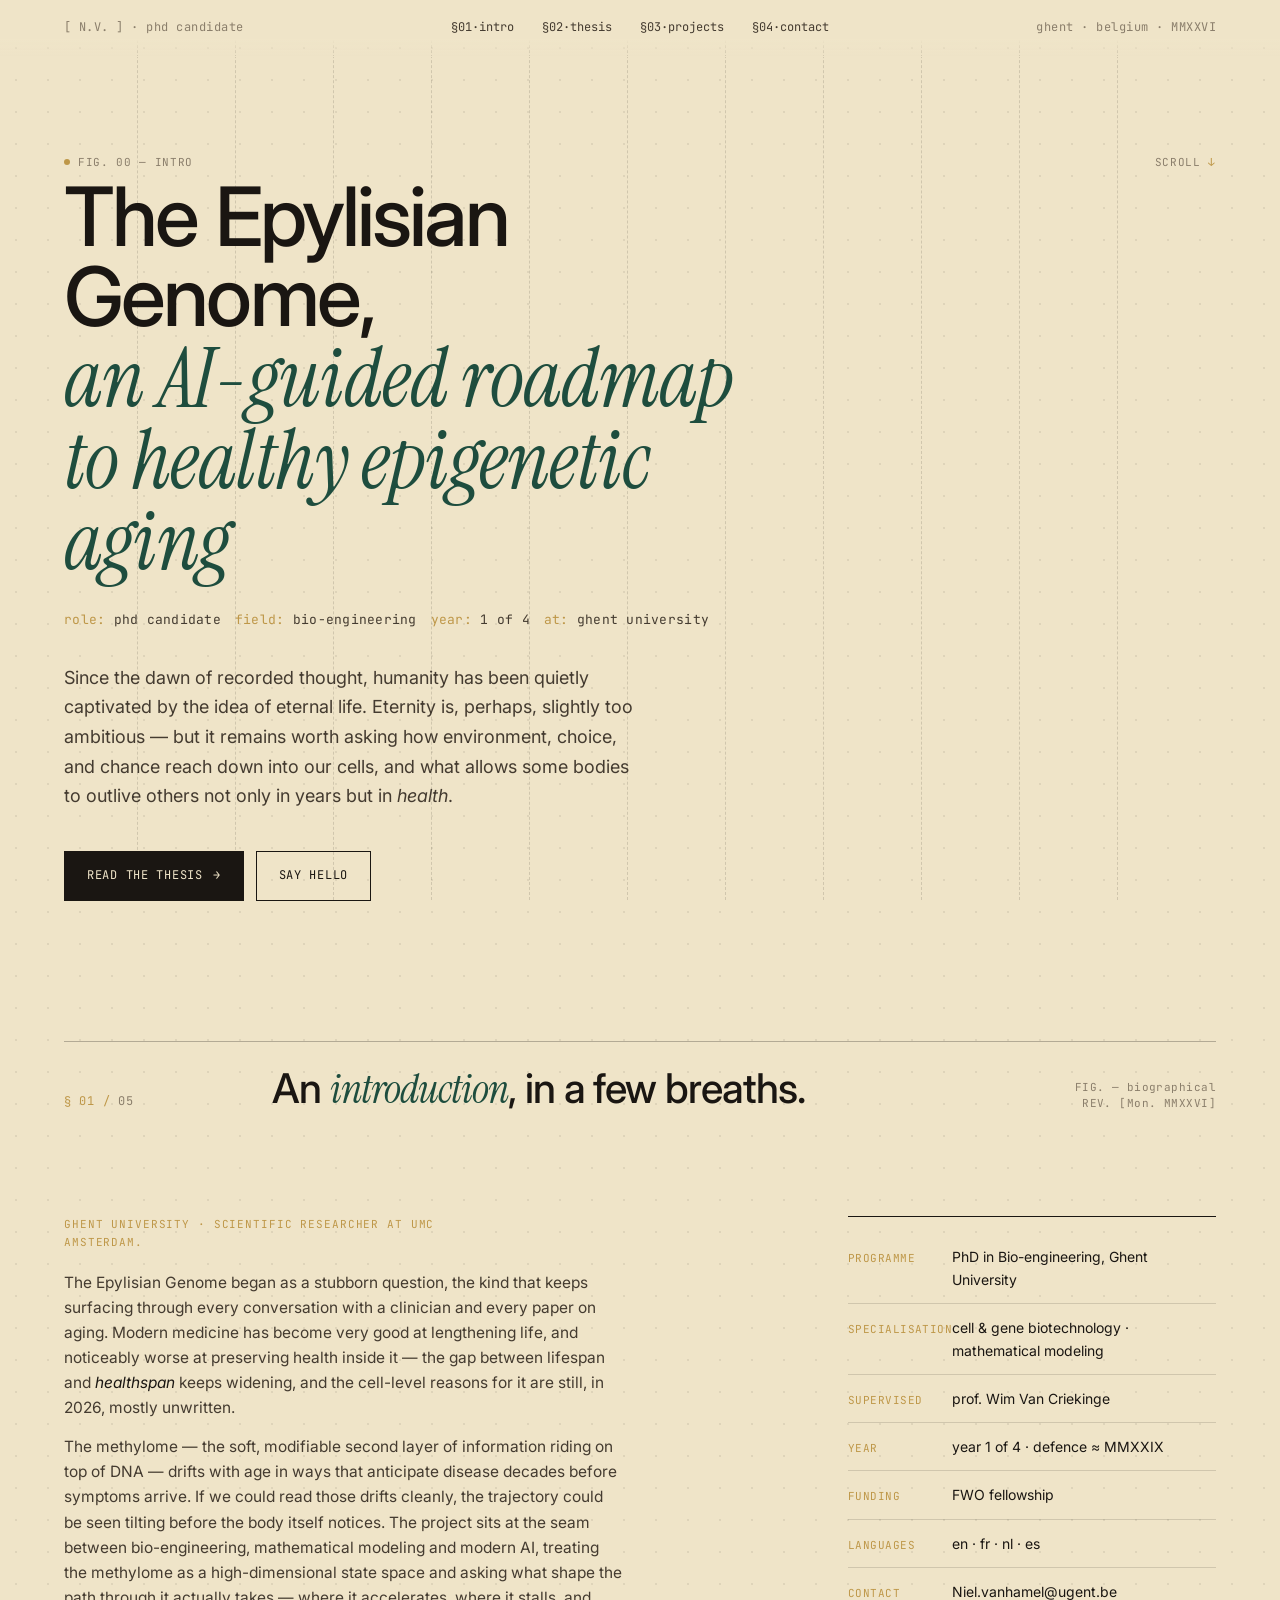
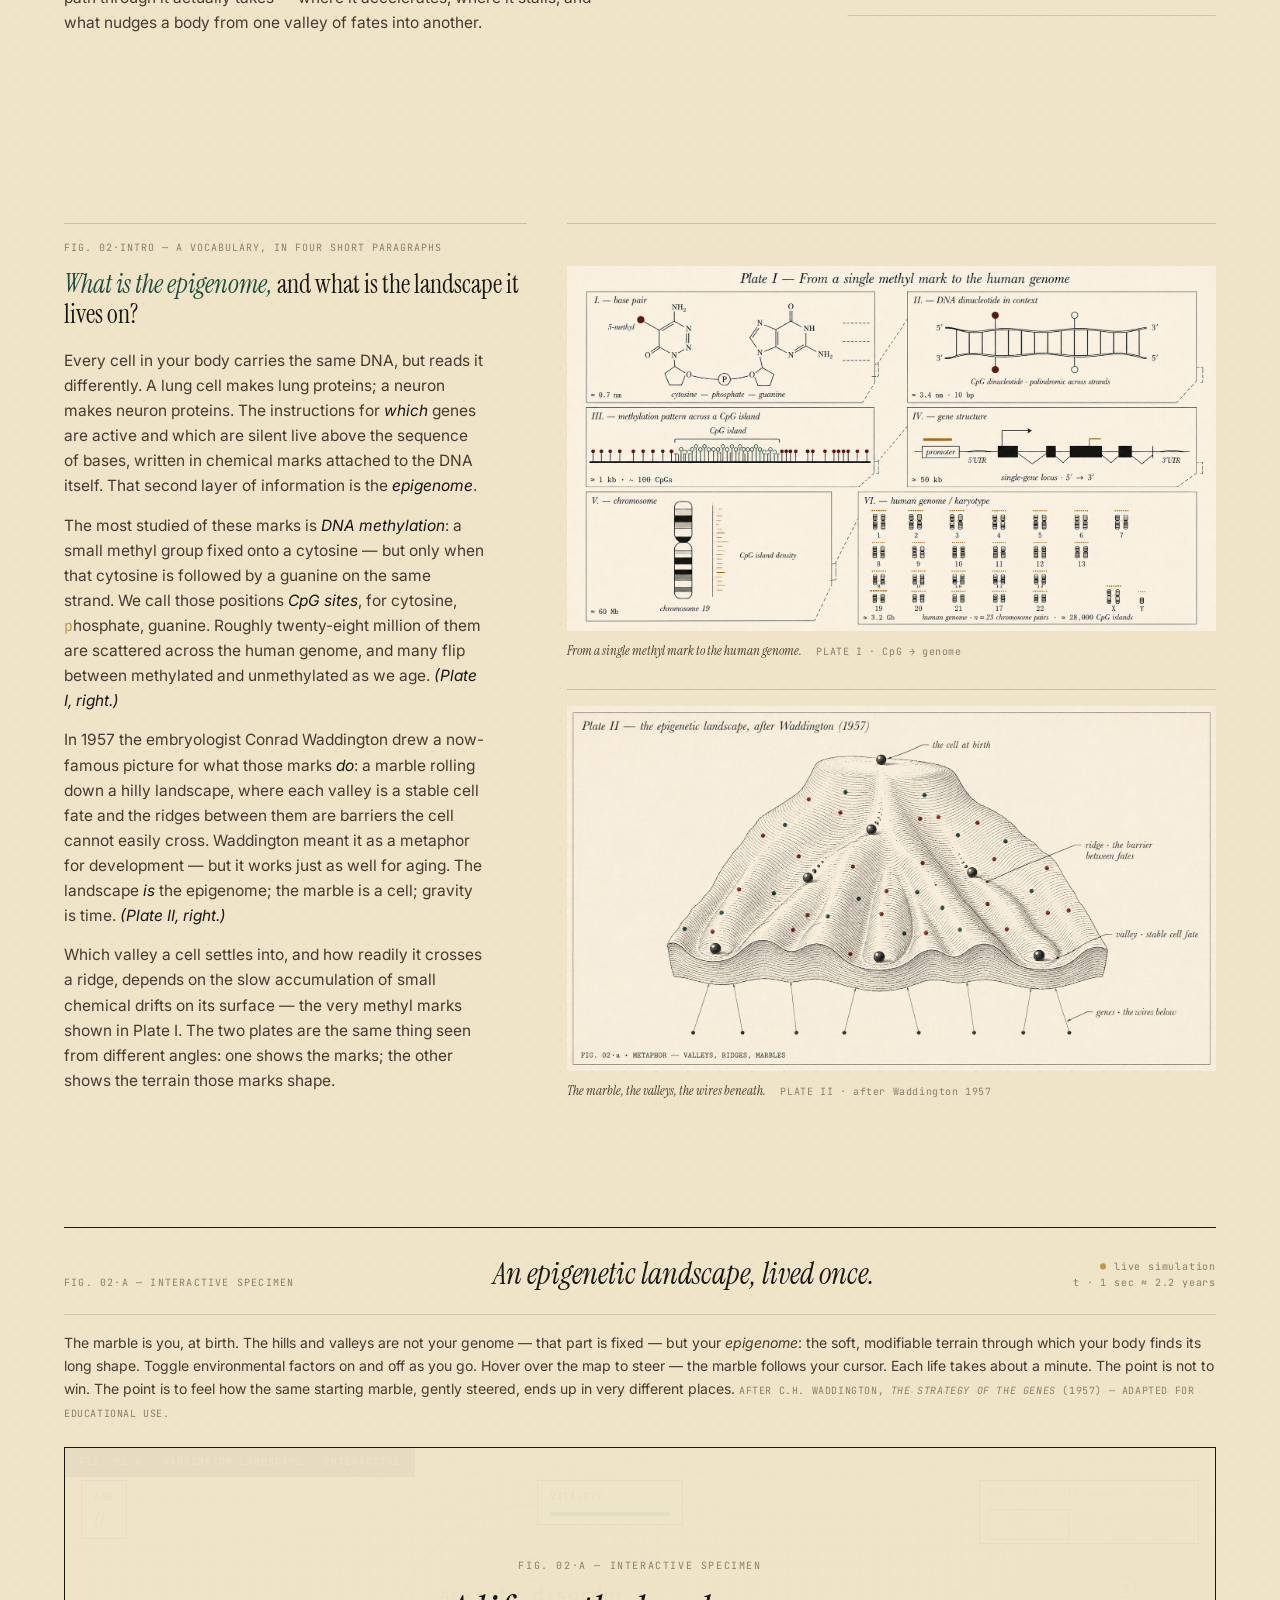
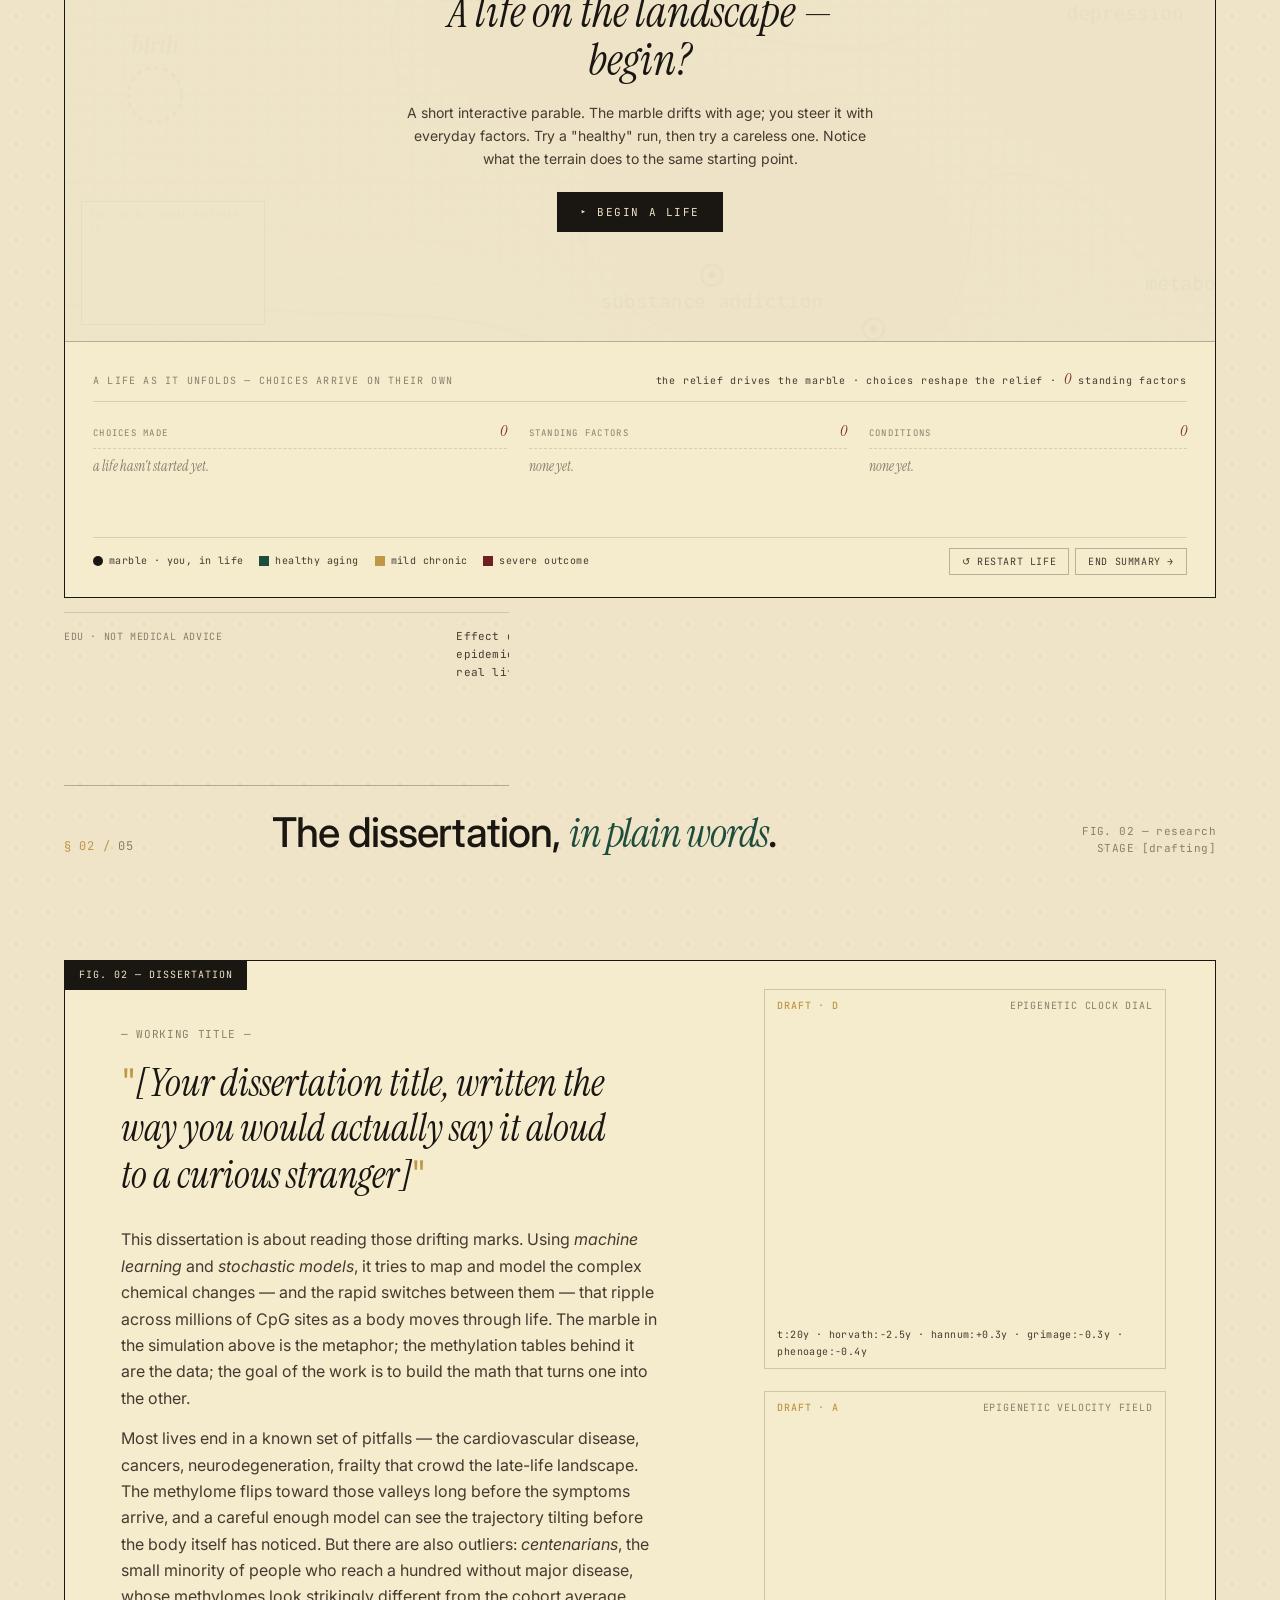
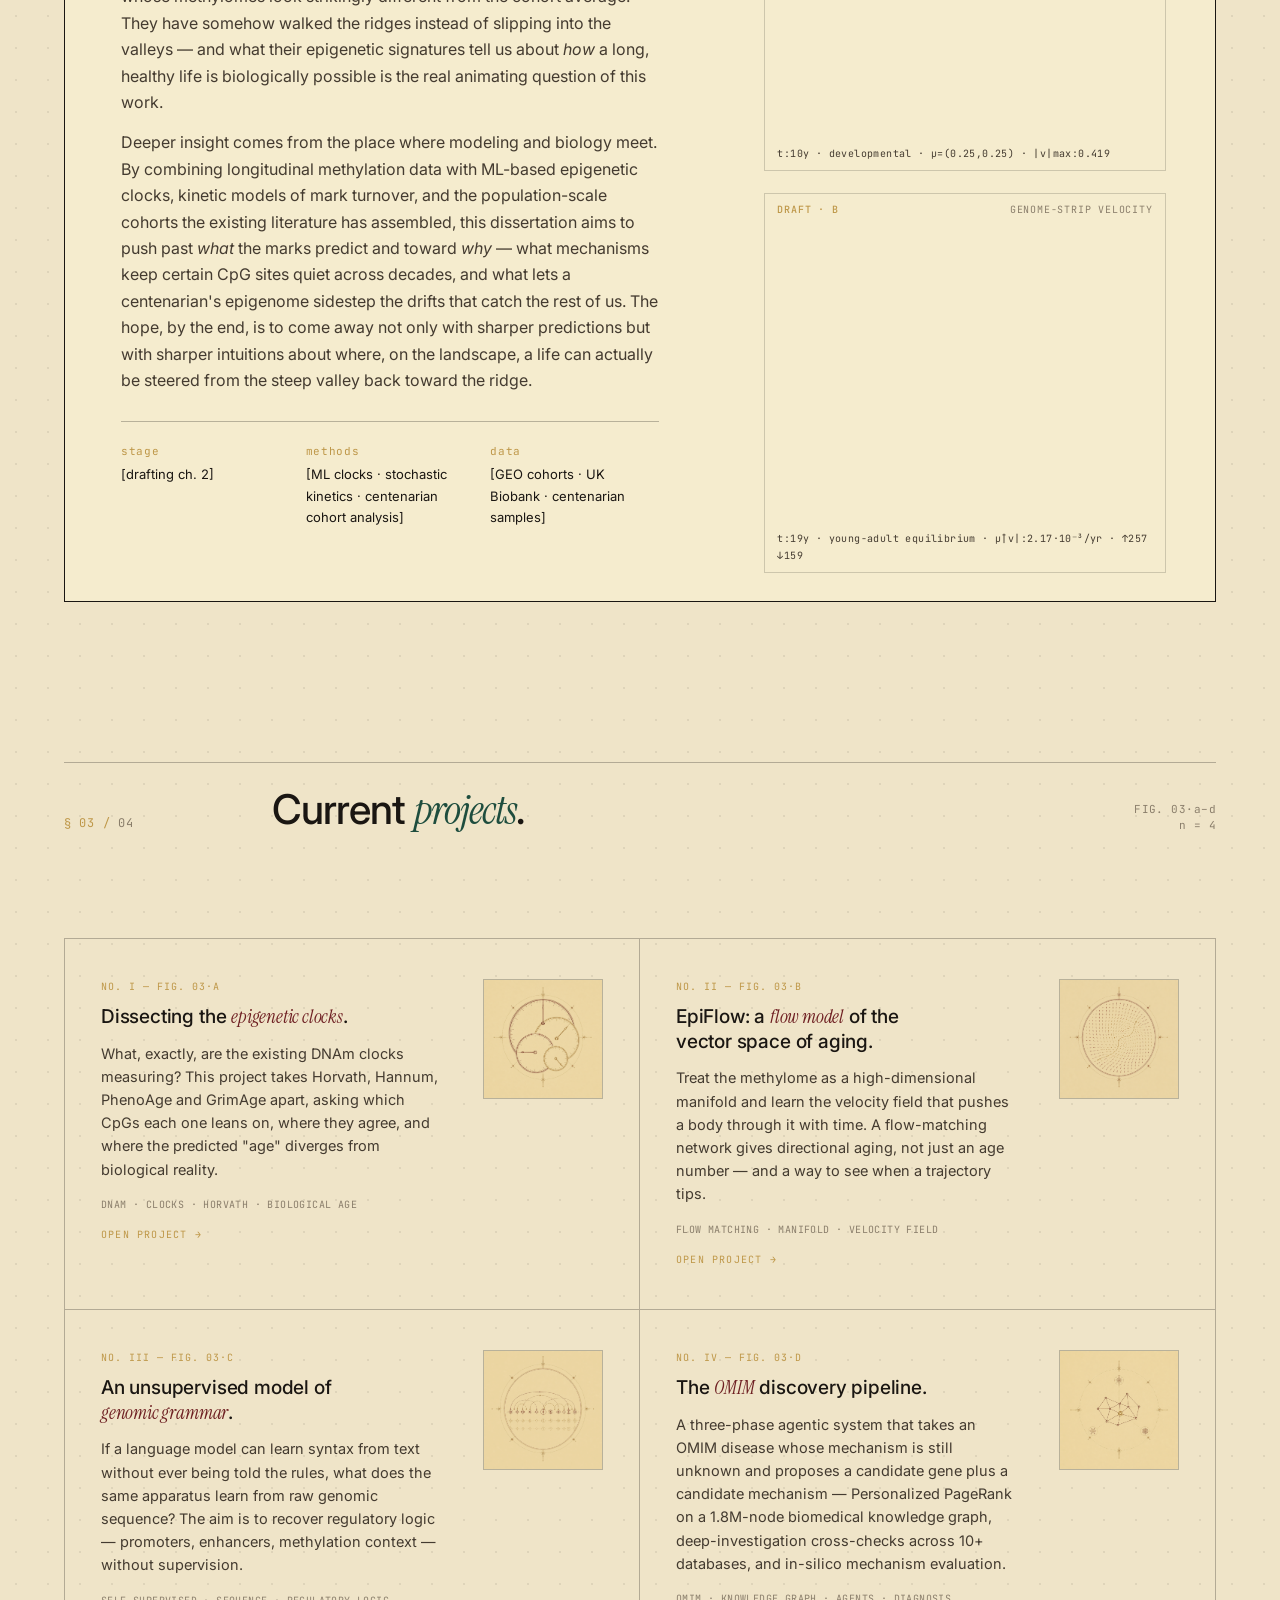
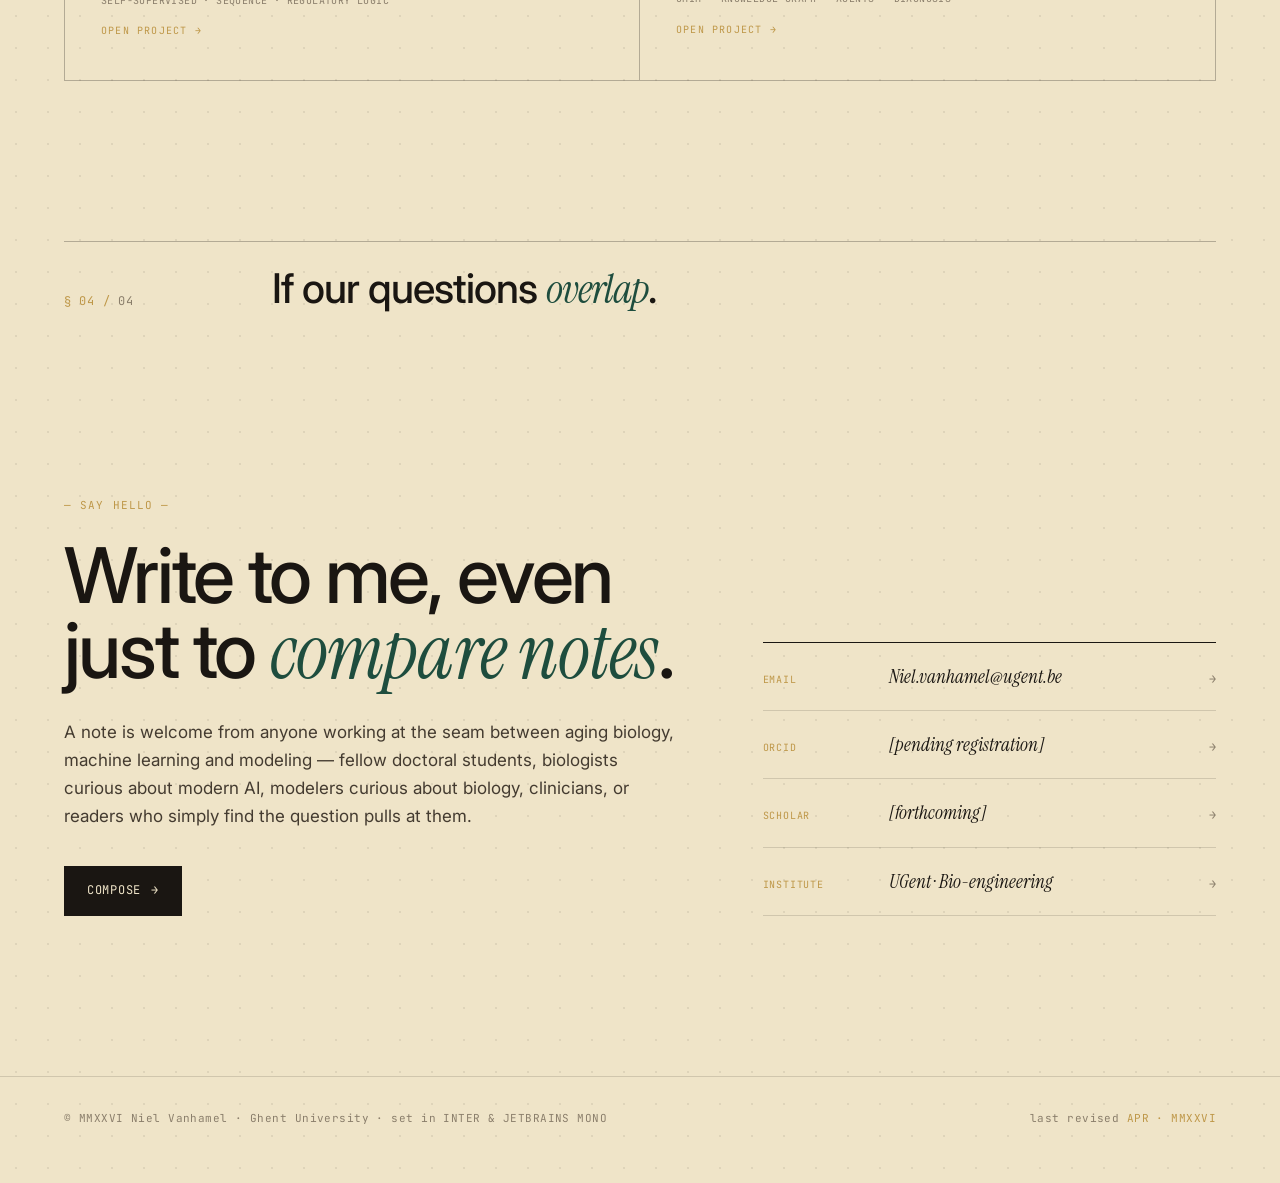
==== index.html @ 6e6c52e3 "Add files via upload initial commit" ====
<!doctype html>
<html lang="en">
<head>
<meta charset="utf-8" />
<meta name="viewport" content="width=device-width, initial-scale=1" />
<title>Niel Vanhamel — The Epylisian Genome · PhD, Bio-engineering · Ghent</title>
<link rel="preconnect" href="https://fonts.googleapis.com">
<link rel="preconnect" href="https://fonts.gstatic.com" crossorigin>
<link href="https://fonts.googleapis.com/css2?family=Inter:wght@300;400;500;600&family=JetBrains+Mono:wght@300;400;500&family=Instrument+Serif:ital@0;1&display=swap" rel="stylesheet">
<style>
  :root {
    --paper:       #EFE4C8;
    --paper-deep:  #E5D9B5;
    --paper-soft:  #F5ECCE;
    --ink:         #1A1612;
    --ink-soft:    #443B30;
    --ink-faint:   #8A7E6B;
    --rule:        rgba(26, 22, 18, 0.14);
    --rule-strong: rgba(26, 22, 18, 0.28);
    --gold:        #BE9748;
    --emerald:     #1E4D3E;
    --burgundy:    #6E1F22;
  }

  * { box-sizing: border-box; margin: 0; padding: 0; }
  html { scroll-behavior: smooth; }
  body {
    font-family: 'Inter', system-ui, sans-serif;
    font-weight: 400;
    color: var(--ink);
    background: var(--paper);
    line-height: 1.65;
    font-size: 16px;
    -webkit-font-smoothing: antialiased;
    overflow-x: hidden;
    background-image:
      radial-gradient(circle, rgba(26, 22, 18, 0.08) 1px, transparent 1px);
    background-size: 32px 32px;
    background-position: 0 0;
  }

  .mono { font-family: 'JetBrains Mono', ui-monospace, monospace; }
  .ital { font-family: 'Instrument Serif', Georgia, serif; font-style: italic; font-weight: 400; }

  a { color: inherit; text-decoration: none; transition: color 500ms cubic-bezier(.2,.7,.2,1); }
  a:hover { color: var(--burgundy); }

  ::selection { background: var(--gold); color: var(--ink); }

  .wrap {
    max-width: 1280px;
    margin: 0 auto;
    padding: 0 64px;
    position: relative;
  }
  @media (max-width: 720px) { .wrap { padding: 0 24px; } }

  /* ---------- 12-column scaffold ---------- */
  .grid12 {
    display: grid;
    grid-template-columns: repeat(12, 1fr);
    gap: 24px;
  }
  @media (max-width: 900px) { .grid12 { grid-template-columns: 1fr; } }

  /* ---------- Page lattice (visible vertical rules) ---------- */
  .lattice {
    position: fixed;
    inset: 0;
    pointer-events: none;
    z-index: 0;
    max-width: 1280px;
    margin: 0 auto;
    padding: 0 64px;
    display: grid;
    grid-template-columns: repeat(12, 1fr);
    gap: 24px;
  }
  .lattice .col {
    border-right: 1px dashed var(--rule);
    height: 100%;
  }
  .lattice .col:last-child { border-right: none; }
  @media (max-width: 900px) { .lattice { display: none; } }

  /* ---------- NAV ---------- */
  nav.top {
    position: fixed;
    top: 0; left: 0; right: 0;
    z-index: 50;
    padding: 18px 64px;
    display: grid;
    grid-template-columns: 1fr 1fr 1fr;
    align-items: center;
    background: linear-gradient(to bottom, var(--paper) 70%, rgba(239, 228, 200, 0));
    border-bottom: 1px solid transparent;
    font-size: 12px;
  }
  nav.top .left, nav.top .right {
    font-family: 'JetBrains Mono', monospace;
    color: var(--ink-faint);
    letter-spacing: 0.04em;
  }
  nav.top .right { text-align: right; }
  nav.top .center {
    display: flex;
    justify-content: center;
    gap: 28px;
    font-family: 'JetBrains Mono', monospace;
    color: var(--ink-soft);
  }
  nav.top .center a:hover { color: var(--gold); }
  nav.top .mark {
    font-family: 'Inter', sans-serif;
    font-weight: 500;
    color: var(--ink);
    letter-spacing: 0.04em;
  }
  @media (max-width: 720px) {
    nav.top { padding: 14px 24px; grid-template-columns: 1fr 1fr; }
    nav.top .center { display: none; }
  }

  section { padding: 80px 0; position: relative; }
  @media (max-width: 720px) { section { padding: 56px 0; } }

  /* ---------- SECTION HEAD ---------- */
  .section-head {
    grid-column: 1 / 13;
    display: grid;
    grid-template-columns: 2fr 8fr 2fr;
    gap: 24px;
    margin-bottom: 80px;
    align-items: end;
    border-top: 1px solid var(--rule-strong);
    padding-top: 24px;
  }
  /* When a section-head is wedged mid-section (e.g. the thesis title
     after the Waddington game), give it room above so it doesn't sit
     flush against the previous block. */
  .grid12 > .section-head:not(:first-child) {
    margin-top: 80px;
  }
  .section-head .num {
    font-family: 'JetBrains Mono', monospace;
    font-size: 12px;
    letter-spacing: 0.06em;
    color: var(--gold);
  }
  .section-head .num .of { color: var(--ink-faint); }
  .section-head h2 {
    font-weight: 500;
    font-size: clamp(28px, 3.2vw, 44px);
    line-height: 1.1;
    letter-spacing: -0.025em;
    max-width: 24ch;
  }
  .section-head h2 em { font-family: 'Instrument Serif', serif; font-style: italic; font-weight: 400; color: var(--emerald); }
  .section-head .meta {
    font-family: 'JetBrains Mono', monospace;
    font-size: 11px;
    color: var(--ink-faint);
    text-align: right;
    letter-spacing: 0.04em;
    line-height: 1.5;
  }
  @media (max-width: 720px) {
    .section-head { grid-template-columns: 1fr; gap: 12px; margin-bottom: 48px; }
    .section-head .meta { text-align: left; }
  }

  /* ---------- HERO ---------- */
  .hero {
    min-height: 100vh;
    display: flex;
    align-items: stretch;
    padding: 120px 0 60px;
    position: relative;
  }
  .hero .wrap { display: grid; grid-template-columns: repeat(12, 1fr); gap: 24px; align-items: start; width: 100%; }
  .hero .label-tl, .hero .label-tr {
    font-family: 'JetBrains Mono', monospace;
    font-size: 11px;
    color: var(--ink-faint);
    letter-spacing: 0.06em;
    position: absolute;
    top: 96px;
  }
  .hero .label-tl { left: 64px; }
  .hero .label-tr { right: 64px; text-align: right; }
  .hero .label-tl .dot, .hero .label-tr .dot {
    display: inline-block;
    width: 6px; height: 6px;
    background: var(--gold);
    border-radius: 50%;
    margin-right: 8px;
    transform: translateY(-1px);
  }

  /* Hero is text-only — no figure on the right. The headline column
     spans most of the grid; the right end is intentional whitespace. */
  .hero-text { grid-column: 1 / 9; position: sticky; top: 100px; }

  /* Three-panel sidebar inside the thesis-frame — the dissertation's
     three braided strands shown in motion right next to the prose:
     kinetic (A), cohort-scale (B), predictive (D). Stacked vertically
     so the simulations feel like a running margin of evidence beside
     the text. */
  .thesis-canvases {
    padding: 28px 32px;
    display: flex;
    flex-direction: column;
    justify-content: center;
    align-items: stretch;
    gap: 22px;
    /* transparent — inherit the thesis-frame background so the sidebar
       reads as part of the same paper, not as a separate panel. */
    background: transparent;
  }
  .thesis-canvases .draft-frame {
    /* squared, slightly smaller than the column so they breathe */
    width: 92%;
    aspect-ratio: 1 / 1;
    align-self: center;
    flex: 0 0 auto;
    /* match the dissertation paper — no separate panel surface */
    background: transparent;
    border-color: rgba(26,22,18,0.18);
  }

  /* FIG. 02·E — OMIM solver block. Full-width layout: a brief intro
     header on top, then the panel takes the full 12-column row so the
     two-phase pipeline has room to actually breathe. */
  .omim-block {
    grid-column: 1 / 13;
    display: block;
    margin-top: 96px;
  }
  .omim-block .omim-text {
    border-top: 1px solid rgba(26,22,18,0.18);
    padding-top: 16px;
    margin-bottom: 28px;
    display: grid;
    grid-template-columns: 5fr 7fr;
    gap: 40px;
    align-items: start;
  }
  .omim-block .omim-text-head {
    /* left column — kicker + heading */
  }
  .omim-block .omim-text-body {
    /* right column — paragraphs */
  }
  .omim-block .omim-text p {
    font-size: 15.5px;
    line-height: 1.62;
    color: var(--ink-soft);
    margin: 0 0 14px;
    max-width: 70ch;
  }
  .omim-block .omim-text p em {
    font-style: italic;
    color: var(--ink);
  }
  .omim-block .omim-text .primer-h em {
    font-style: italic;
    color: var(--burgundy);
  }
  .omim-block .omim-panel .draft-frame {
    height: 600px;
  }
  @media (max-width: 900px) {
    .omim-block .omim-text {
      grid-template-columns: 1fr;
      gap: 18px;
    }
    .omim-block .omim-panel .draft-frame { height: 460px; }
  }
  .draft-frame {
    position: relative;
    border: 1px solid var(--rule-strong);
    background: var(--paper-soft);
    height: 380px;
    overflow: hidden;
  }
  .draft-frame canvas {
    position: absolute;
    inset: 0;
    width: 100%;
    height: 100%;
  }
  .draft-frame .draft-header {
    position: absolute;
    top: 0; left: 0; right: 0;
    display: flex;
    justify-content: space-between;
    align-items: center;
    font-family: 'JetBrains Mono', monospace;
    font-size: 10px;
    color: var(--ink-faint);
    padding: 8px 12px;
    letter-spacing: 0.08em;
    z-index: 2;
    pointer-events: none;
  }
  .draft-frame .draft-header .draft-id {
    color: var(--gold);
    font-weight: 500;
  }
  .draft-frame .draft-readout {
    position: absolute;
    bottom: 0; left: 0;
    font-family: 'JetBrains Mono', monospace;
    font-size: 10px;
    color: var(--ink-soft);
    padding: 8px 12px;
    letter-spacing: 0.04em;
    z-index: 2;
    pointer-events: none;
  }
  .draft-frame .draft-tag {
    position: absolute;
    bottom: -1px;
    left: 50%;
    transform: translate(-50%, 100%);
    background: var(--paper);
    padding: 6px 14px;
    font-family: 'JetBrains Mono', monospace;
    font-size: 11px;
    color: var(--ink-soft);
    border: 1px solid var(--rule-strong);
    border-top: none;
    letter-spacing: 0.06em;
    white-space: nowrap;
    z-index: 2;
  }
  .draft-frame.pending {
    display: flex;
    align-items: center;
    justify-content: center;
  }
  .draft-frame.pending::before, .draft-frame.pending::after {
    content: '';
    position: absolute;
    background: var(--rule);
    opacity: 0.5;
  }
  .draft-frame.pending::before { left: 50%; top: 0; bottom: 0; width: 1px; }
  .draft-frame.pending::after  { top: 50%; left: 0; right: 0; height: 1px; }
  .draft-frame.pending .placeholder {
    font-family: 'Instrument Serif', serif;
    font-style: italic;
    font-size: 18px;
    color: var(--ink-faint);
    text-align: center;
    line-height: 1.4;
  }
  .draft-frame.pending .placeholder small {
    display: block;
    font-family: 'JetBrains Mono', monospace;
    font-size: 10px;
    font-style: normal;
    margin-top: 6px;
    letter-spacing: 0.08em;
  }

  .hero h1 {
    font-size: clamp(48px, 6.4vw, 92px);
    font-weight: 500;
    line-height: 0.98;
    letter-spacing: -0.035em;
    margin-bottom: 28px;
    max-width: 14ch;
  }
  .hero h1 em {
    font-family: 'Instrument Serif', serif;
    font-style: italic;
    font-weight: 400;
    color: var(--emerald);
    letter-spacing: -0.01em;
  }
  .hero .role-line {
    font-family: 'JetBrains Mono', monospace;
    font-size: 13px;
    color: var(--ink-soft);
    margin-bottom: 32px;
    letter-spacing: 0.02em;
    display: flex;
    flex-wrap: wrap;
    gap: 0 14px;
  }
  .hero .role-line .key { color: var(--gold); }
  .hero .lede {
    font-size: 18px;
    color: var(--ink-soft);
    max-width: 52ch;
    margin-bottom: 40px;
    line-height: 1.65;
  }
  .hero .actions { display: flex; gap: 12px; flex-wrap: wrap; }
  .btn {
    font-family: 'JetBrains Mono', monospace;
    font-size: 12px;
    letter-spacing: 0.06em;
    padding: 14px 22px;
    border: 1px solid var(--ink);
    background: var(--ink);
    color: var(--paper);
    transition: all 500ms cubic-bezier(.2,.7,.2,1);
    display: inline-flex;
    align-items: center;
    gap: 10px;
    text-transform: uppercase;
  }
  .btn .arrow { transition: transform 500ms cubic-bezier(.2,.7,.2,1); }
  .btn:hover { background: var(--burgundy); border-color: var(--burgundy); color: var(--paper); }
  .btn:hover .arrow { transform: translateX(4px); }
  .btn.ghost {
    background: transparent;
    color: var(--ink);
  }
  .btn.ghost:hover { background: var(--ink); color: var(--paper); }

  @media (max-width: 900px) {
    .hero-text { grid-column: 1 / 13; }
    .thesis-canvases {
      padding: 18px 24px 24px;
      gap: 18px;
    }
    .thesis-canvases .draft-frame { width: 100%; aspect-ratio: 1 / 1; }
    .hero .label-tl, .hero .label-tr { display: none; }
  }

  /* ---------- ABOUT ---------- */
  .about-body { grid-column: 1 / 9; }
  .about-aside { grid-column: 9 / 13; }
  /* match the primer-text typography below: same family (Inter),
     same size, line-height and ink-soft colour, so the about prose
     and the dissertation primer feel like one body of text. */
  .about-body p {
    font-size: 15.5px;
    line-height: 1.62;
    margin: 0 0 14px;
    color: var(--ink-soft);
    max-width: 56ch;
  }
  .about-body p em {
    font-style: italic;
    color: var(--ink);
  }
  .about-body p .ital { color: var(--emerald); }
  .about-body p.affiliation-line {
    font-family: 'JetBrains Mono', monospace;
    font-size: 11px;
    letter-spacing: 0.08em;
    color: var(--gold);
    text-transform: uppercase;
    margin-bottom: 18px;
  }
  .about-aside {
    border-top: 1px solid var(--ink);
    padding-top: 16px;
  }
  .about-aside .row {
    display: grid;
    grid-template-columns: 90px 1fr;
    gap: 14px;
    padding: 12px 0;
    border-bottom: 1px solid var(--rule);
    font-size: 13px;
    align-items: baseline;
  }
  .about-aside .row .k {
    font-family: 'JetBrains Mono', monospace;
    color: var(--gold);
    font-size: 11px;
    letter-spacing: 0.04em;
    text-transform: uppercase;
  }
  .about-aside .row .v { color: var(--ink); font-size: 14px; }
  @media (max-width: 900px) {
    .about-body, .about-aside { grid-column: 1 / 13; }
    .about-aside { margin-top: 32px; }
  }

  /* ---------- DISSERTATION (with live phyllotaxis specimen) ---------- */
  .thesis-block { grid-column: 1 / 13; }
  /* FIG. 02·intro — side-figure primer at the top of the thesis section.
     Two-column layout: text on the left (~5 of 12 cols), plate on the
     right (~7 of 12 cols). Plate gets the wider half because it's
     informationally dense; the text is short and tight. */
  .thesis-primer {
    grid-column: 1 / 13;
    display: grid;
    grid-template-columns: 5fr 7fr;
    gap: 40px;
    align-items: start;
    margin: 14px 0 56px;
  }
  .thesis-primer .primer-text {
    border-top: 1px solid rgba(26,22,18,0.18);
    padding-top: 16px;
  }
  .thesis-primer .primer-kicker {
    font-family: 'JetBrains Mono', monospace;
    font-size: 10px;
    letter-spacing: 0.10em;
    color: var(--ink-faint);
    text-transform: uppercase;
    margin-bottom: 12px;
  }
  .thesis-primer .primer-h {
    font-family: 'Crimson Pro', 'Instrument Serif', serif;
    font-weight: 400;
    font-size: 26px;
    line-height: 1.18;
    margin: 0 0 18px;
    color: var(--ink);
  }
  .thesis-primer .primer-h em {
    font-style: italic;
    color: var(--emerald);
  }
  .thesis-primer .primer-text p {
    font-size: 15.5px;
    line-height: 1.62;
    color: var(--ink-soft);
    margin: 0 0 14px;
    max-width: 42ch;
  }
  .thesis-primer .primer-text p em {
    font-style: italic;
    color: var(--ink);
  }
  .thesis-primer .primer-text .mono-inline {
    font-family: 'JetBrains Mono', monospace;
    font-style: normal;
    font-size: 0.95em;
    color: var(--gold);
  }
  .thesis-primer .primer-figures {
    display: flex;
    flex-direction: column;
    gap: 28px;
  }
  .thesis-primer .primer-figure {
    margin: 0;
    border-top: 1px solid rgba(26,22,18,0.18);
    padding-top: 16px;
  }
  /* The first figure keeps its top-rule at the column top (aligned with
     the kicker rule on the left), but its image content is pushed down
     by an extra ~26px so the image lines up with the title text on the
     left, not with the kicker. Second figure (Plate II) is unaffected. */
  .thesis-primer .primer-figure:first-child {
    padding-top: 42px;
  }
  .thesis-primer .primer-figure img {
    display: block;
    width: 100%;
    height: auto;
  }
  .thesis-primer .primer-figure figcaption {
    font-family: 'Crimson Pro', 'Instrument Serif', serif;
    font-size: 13px;
    line-height: 1.5;
    color: var(--ink-soft);
    margin-top: 10px;
  }
  .thesis-primer .primer-figure figcaption em {
    font-style: italic;
  }
  .thesis-primer .primer-figure figcaption .src {
    font-family: 'JetBrains Mono', monospace;
    font-style: normal;
    font-size: 10px;
    letter-spacing: 0.06em;
    color: var(--ink-faint);
    display: inline-block;
    margin-left: 12px;
  }
  @media (max-width: 900px) {
    .thesis-primer {
      grid-template-columns: 1fr;
      gap: 28px;
    }
    .thesis-primer .primer-text p { max-width: 60ch; }
  }
  .thesis-frame {
    border: 1px solid var(--ink);
    background: var(--paper-soft);
    display: grid;
    grid-template-columns: 1.3fr 1fr;
    position: relative;
  }
  .thesis-frame::before {
    content: 'FIG. 02 — DISSERTATION';
    position: absolute;
    top: 0; left: 0;
    background: var(--ink);
    color: var(--paper);
    font-family: 'JetBrains Mono', monospace;
    font-size: 10px;
    padding: 6px 14px;
    letter-spacing: 0.1em;
  }
  .thesis-text { padding: 64px 56px 48px; }
  .thesis-text .working {
    font-family: 'JetBrains Mono', monospace;
    font-size: 11px;
    letter-spacing: 0.06em;
    color: var(--ink-faint);
    margin-bottom: 16px;
    text-transform: uppercase;
  }
  .thesis-text h3 {
    font-family: 'Instrument Serif', serif;
    font-style: italic;
    font-weight: 400;
    font-size: clamp(26px, 3vw, 38px);
    line-height: 1.2;
    margin-bottom: 28px;
    color: var(--ink);
    max-width: 28ch;
  }
  .thesis-text h3 .open, .thesis-text h3 .close { color: var(--gold); font-style: normal; font-family: 'Inter', sans-serif; }
  .thesis-text p {
    font-size: 16px;
    color: var(--ink-soft);
    max-width: 56ch;
    margin-bottom: 14px;
  }
  .thesis-text .axes {
    margin-top: 28px;
    border-top: 1px solid var(--rule-strong);
    padding-top: 20px;
    display: grid;
    grid-template-columns: repeat(3, 1fr);
    gap: 16px;
  }
  .thesis-text .axes > div {
    font-family: 'JetBrains Mono', monospace;
    font-size: 11px;
    color: var(--ink-soft);
  }
  .thesis-text .axes .k { color: var(--gold); display: block; margin-bottom: 4px; letter-spacing: 0.06em; }
  .thesis-text .axes .v { color: var(--ink); font-family: 'Inter', sans-serif; font-size: 13px; }

  .thesis-spec { padding: 36px 36px 28px; display: flex; flex-direction: column; }
  .thesis-spec .spec-head {
    font-family: 'JetBrains Mono', monospace;
    font-size: 10px;
    color: var(--ink-faint);
    letter-spacing: 0.08em;
    margin-bottom: 12px;
    text-transform: uppercase;
    display: flex;
    justify-content: space-between;
  }
  .thesis-spec .canvas-frame {
    position: relative;
    aspect-ratio: 1 / 1;
    border: 1px solid var(--rule-strong);
    background: var(--paper);
    overflow: hidden;
    margin-bottom: 16px;
  }
  #phyllotaxis { position: absolute; inset: 0; width: 100%; height: 100%; }
  .thesis-spec .controls {
    display: grid;
    gap: 12px;
  }
  .thesis-spec .control-row {
    display: grid;
    grid-template-columns: 1fr 80px;
    gap: 12px;
    align-items: center;
    font-family: 'JetBrains Mono', monospace;
    font-size: 11px;
    color: var(--ink-soft);
    letter-spacing: 0.04em;
  }
  .thesis-spec .control-row .label-row {
    display: flex;
    justify-content: space-between;
  }
  .thesis-spec .control-row .label-row .label { color: var(--ink); }
  .thesis-spec .control-row .label-row .readout { color: var(--gold); }
  .thesis-spec input[type=range] {
    -webkit-appearance: none;
    appearance: none;
    width: 100%;
    height: 1px;
    background: var(--ink);
    grid-column: 1 / 3;
    cursor: pointer;
  }
  .thesis-spec input[type=range]::-webkit-slider-thumb {
    -webkit-appearance: none;
    width: 14px; height: 14px;
    background: var(--burgundy);
    border-radius: 50%;
    cursor: grab;
    transition: transform 200ms ease;
  }
  .thesis-spec input[type=range]::-webkit-slider-thumb:active { transform: scale(1.2); cursor: grabbing; }
  .thesis-spec input[type=range]::-moz-range-thumb {
    width: 14px; height: 14px;
    background: var(--burgundy);
    border-radius: 50%;
    border: none;
    cursor: grab;
  }
  .thesis-spec .reset {
    font-family: 'JetBrains Mono', monospace;
    font-size: 10px;
    background: transparent;
    border: 1px solid var(--rule-strong);
    color: var(--ink-soft);
    padding: 6px 10px;
    cursor: pointer;
    letter-spacing: 0.06em;
    text-transform: uppercase;
    transition: all 300ms ease;
    width: fit-content;
  }
  .thesis-spec .reset:hover { background: var(--ink); color: var(--paper); border-color: var(--ink); }

  @media (max-width: 900px) {
    .thesis-frame { grid-template-columns: 1fr; }
    .thesis-text { padding: 56px 28px 32px; }
    .thesis-spec { padding: 28px; }
  }

  /* ---------- THREADS (with mini specimens) ---------- */
  .threads { grid-column: 1 / 13; display: grid; grid-template-columns: repeat(2, 1fr); gap: 0; border: 1px solid var(--rule-strong); }
  .thread {
    padding: 40px 36px;
    border-right: 1px solid var(--rule-strong);
    border-bottom: 1px solid var(--rule-strong);
    display: grid;
    grid-template-columns: 1fr 120px;
    gap: 24px;
    transition: background 600ms cubic-bezier(.2,.7,.2,1);
    position: relative;
  }
  .thread:nth-child(2n) { border-right: none; }
  .thread:nth-last-child(-n+2) { border-bottom: none; }
  .thread:hover { background: rgba(190, 151, 72, 0.06); }
  /* clickable variant — a project card that links to its own page */
  a.thread-link {
    text-decoration: none;
    color: inherit;
    cursor: pointer;
  }
  a.thread-link:hover { background: rgba(190, 151, 72, 0.10); }
  a.thread-link:hover .thread-cta { color: var(--burgundy); }
  .thread-cta {
    margin-top: 14px;
    font-size: 10px;
    letter-spacing: 0.12em;
    color: var(--gold);
    text-transform: uppercase;
    transition: color 300ms ease;
  }
  .thread .roman {
    font-family: 'JetBrains Mono', monospace;
    font-size: 10px;
    letter-spacing: 0.1em;
    color: var(--gold);
    margin-bottom: 10px;
    text-transform: uppercase;
  }
  .thread h3 {
    font-weight: 500;
    font-size: 19px;
    line-height: 1.3;
    margin-bottom: 12px;
    max-width: 22ch;
    letter-spacing: -0.01em;
  }
  .thread h3 em { font-family: 'Instrument Serif', serif; font-style: italic; font-weight: 400; color: var(--burgundy); }
  .thread p {
    font-size: 14.5px;
    color: var(--ink-soft);
    max-width: 38ch;
    line-height: 1.6;
  }
  .thread .keys {
    margin-top: 16px;
    font-family: 'JetBrains Mono', monospace;
    font-size: 10px;
    color: var(--ink-faint);
    letter-spacing: 0.04em;
    text-transform: uppercase;
  }
  .thread .specimen {
    width: 120px;
    height: 120px;
    border: 1px solid var(--rule-strong);
    background: var(--paper-soft);
    position: relative;
    overflow: hidden;
    align-self: start;
  }
  .thread .specimen canvas,
  .thread .specimen img {
    width: 100%;
    height: 100%;
    display: block;
    object-fit: cover;
    /* slight desaturation/darken-on-paper baseline so the icons sit
       inside the cream paper rather than floating on top of it */
    mix-blend-mode: multiply;
  }
  .thread.thread-link:hover .specimen img {
    filter: brightness(1.04);
  }
  @media (max-width: 720px) {
    .threads { grid-template-columns: 1fr; }
    .thread { border-right: none; }
    .thread:not(:last-child) { border-bottom: 1px solid var(--rule-strong); }
  }

  /* ---------- TALKS ---------- */
  .talks { grid-column: 1 / 10; }
  .talks-list { border-top: 1px solid var(--ink); }
  .talk {
    display: grid;
    grid-template-columns: 110px 1fr auto;
    gap: 28px;
    padding: 22px 0;
    border-bottom: 1px solid var(--rule);
    align-items: baseline;
    font-size: 15px;
    transition: padding 500ms cubic-bezier(.2,.7,.2,1);
    position: relative;
  }
  .talk::before {
    content: '';
    position: absolute;
    left: 0; top: 0; bottom: 0;
    width: 0;
    background: var(--gold);
    transition: width 500ms cubic-bezier(.2,.7,.2,1);
  }
  .talk:hover { padding-left: 18px; }
  .talk:hover::before { width: 3px; }
  .talk .when {
    font-family: 'JetBrains Mono', monospace;
    font-size: 12px;
    color: var(--gold);
    letter-spacing: 0.04em;
  }
  .talk .what em { font-family: 'Instrument Serif', serif; font-style: italic; font-weight: 400; }
  .talk .what .kind {
    font-family: 'JetBrains Mono', monospace;
    font-size: 10px;
    letter-spacing: 0.08em;
    text-transform: uppercase;
    padding: 2px 8px;
    border: 1px solid var(--ink);
    margin-right: 12px;
    color: var(--ink);
  }
  .talk .what .kind.poster { color: var(--burgundy); border-color: var(--burgundy); }
  .talk .what .kind.invited { color: var(--emerald); border-color: var(--emerald); }
  .talk .where {
    font-family: 'JetBrains Mono', monospace;
    font-size: 11px;
    color: var(--ink-faint);
    letter-spacing: 0.04em;
    text-align: right;
  }

  .stats { grid-column: 10 / 13; }
  .stats .stats-frame {
    border: 1px solid var(--rule-strong);
    background: var(--paper-soft);
    padding: 24px;
    position: sticky;
    top: 100px;
  }
  .stats h4 {
    font-family: 'JetBrains Mono', monospace;
    font-size: 10px;
    letter-spacing: 0.1em;
    color: var(--ink-faint);
    margin-bottom: 18px;
    text-transform: uppercase;
  }
  .stats .stat {
    padding: 14px 0;
    border-bottom: 1px solid var(--rule);
    display: flex;
    justify-content: space-between;
    align-items: baseline;
  }
  .stats .stat:last-child { border-bottom: none; }
  .stats .stat .lab { font-size: 12px; color: var(--ink-soft); }
  .stats .stat .num {
    font-family: 'Instrument Serif', serif;
    font-style: italic;
    font-size: 28px;
    color: var(--ink);
    line-height: 1;
  }

  @media (max-width: 900px) {
    .talks, .stats { grid-column: 1 / 13; }
    .stats { margin-top: 32px; }
    .stats .stats-frame { position: relative; top: 0; }
    .talk { grid-template-columns: 90px 1fr; gap: 14px; }
    .talk .where { grid-column: 2; text-align: left; }
  }

  /* ---------- LEDGER ---------- */
  .ledger-block { grid-column: 1 / 13; display: grid; grid-template-columns: 1fr 1fr; gap: 24px; margin-top: 32px; }
  .ledger {
    border: 1px solid var(--rule-strong);
    padding: 32px;
    background: var(--paper-soft);
    position: relative;
  }
  .ledger .tag {
    position: absolute;
    top: -1px; left: -1px;
    background: var(--ink);
    color: var(--paper);
    font-family: 'JetBrains Mono', monospace;
    font-size: 10px;
    padding: 6px 12px;
    letter-spacing: 0.08em;
  }
  .ledger h4 {
    margin-top: 28px;
    font-weight: 500;
    font-size: 18px;
    margin-bottom: 4px;
  }
  .ledger .sub {
    font-family: 'Instrument Serif', serif;
    font-style: italic;
    color: var(--ink-soft);
    font-size: 14px;
    margin-bottom: 20px;
  }
  .ledger ul { list-style: none; }
  .ledger li {
    padding: 12px 0;
    border-bottom: 1px solid var(--rule);
    display: grid;
    grid-template-columns: 70px 1fr;
    gap: 14px;
    font-size: 14px;
    align-items: baseline;
  }
  .ledger li:last-child { border-bottom: none; }
  .ledger li .marker {
    font-family: 'JetBrains Mono', monospace;
    font-size: 10px;
    color: var(--gold);
    letter-spacing: 0.06em;
    text-transform: uppercase;
  }
  .ledger li em { font-family: 'Instrument Serif', serif; font-style: italic; font-weight: 400; color: var(--ink); }
  @media (max-width: 720px) { .ledger-block { grid-template-columns: 1fr; } }

  /* ---------- CLOSING ---------- */
  .closing { grid-column: 1 / 13; padding-top: 80px; padding-bottom: 80px; text-align: left; }
  .closing-grid { display: grid; grid-template-columns: 7fr 5fr; gap: 64px; align-items: end; }
  .closing .pre {
    font-family: 'JetBrains Mono', monospace;
    font-size: 11px;
    color: var(--gold);
    letter-spacing: 0.1em;
    margin-bottom: 24px;
    text-transform: uppercase;
  }
  .closing h2 {
    font-weight: 500;
    font-size: clamp(40px, 6vw, 80px);
    line-height: 0.98;
    letter-spacing: -0.035em;
    margin-bottom: 28px;
    max-width: 16ch;
  }
  .closing h2 em { font-family: 'Instrument Serif', serif; font-style: italic; font-weight: 400; color: var(--emerald); letter-spacing: -0.01em; }
  .closing .invite {
    font-size: 17px;
    color: var(--ink-soft);
    max-width: 56ch;
    margin-bottom: 36px;
  }
  .channels {
    display: grid;
    grid-template-columns: 1fr;
    border-top: 1px solid var(--ink);
  }
  .channels a {
    display: grid;
    grid-template-columns: 110px 1fr 24px;
    gap: 16px;
    padding: 18px 0;
    border-bottom: 1px solid var(--rule);
    align-items: baseline;
    transition: padding 500ms cubic-bezier(.2,.7,.2,1);
    position: relative;
  }
  .channels a::before {
    content: '';
    position: absolute;
    left: 0; top: 0; bottom: 0;
    width: 0;
    background: var(--gold);
    transition: width 500ms cubic-bezier(.2,.7,.2,1);
  }
  .channels a:hover { padding-left: 14px; }
  .channels a:hover::before { width: 3px; }
  .channels .k {
    font-family: 'JetBrains Mono', monospace;
    font-size: 10px;
    color: var(--gold);
    letter-spacing: 0.08em;
    text-transform: uppercase;
  }
  .channels .v {
    font-family: 'Instrument Serif', serif;
    font-style: italic;
    font-size: 19px;
    color: var(--ink);
  }
  .channels .arr {
    font-family: 'JetBrains Mono', monospace;
    font-size: 12px;
    color: var(--ink-faint);
    text-align: right;
    transition: transform 500ms cubic-bezier(.2,.7,.2,1);
  }
  .channels a:hover .arr { transform: translateX(4px); color: var(--gold); }
  @media (max-width: 900px) {
    .closing-grid { grid-template-columns: 1fr; gap: 32px; }
  }

  footer.foot {
    padding: 32px 64px 56px;
    font-family: 'JetBrains Mono', monospace;
    font-size: 11px;
    color: var(--ink-faint);
    border-top: 1px solid var(--rule);
    display: flex;
    justify-content: space-between;
    flex-wrap: wrap;
    gap: 16px;
    letter-spacing: 0.04em;
  }
  @media (max-width: 720px) { footer.foot { padding: 28px 24px 48px; } }

  /* ---------- WADDINGTON EPIGENETIC LANDSCAPE (FIG. 02·a) ---------- */
  .waddington-block { grid-column: 1 / 13; margin-top: 40px; }
  .waddington-head {
    border-top: 1px solid var(--ink);
    padding: 28px 0 22px;
    display: grid;
    grid-template-columns: auto 1fr auto;
    gap: 28px;
    align-items: end;
    margin-bottom: 0;
  }
  .waddington-head .kicker {
    font-family: 'JetBrains Mono', monospace;
    font-size: 10px;
    letter-spacing: 0.12em;
    color: var(--ink-faint);
    text-transform: uppercase;
  }
  .waddington-head h3 {
    font-family: 'Instrument Serif', serif;
    font-style: italic;
    font-weight: 400;
    font-size: clamp(22px, 2.4vw, 30px);
    line-height: 1.2;
    color: var(--ink);
    max-width: 36ch;
    text-align: center;
    justify-self: center;
  }
  .waddington-head .head-meta {
    font-family: 'JetBrains Mono', monospace;
    font-size: 10px;
    letter-spacing: 0.08em;
    color: var(--ink-faint);
    text-align: right;
  }
  .waddington-head .head-meta .acc { color: var(--gold); }
  .waddington-intro {
    border-top: 1px solid var(--rule);
    padding: 16px 0 24px;
    color: var(--ink-soft);
    font-size: 14px;
    max-width: none;
  }
  .waddington-intro .citation {
    font-family: 'JetBrains Mono', monospace;
    font-size: 10px;
    letter-spacing: 0.06em;
    color: var(--ink-faint);
    margin-top: 10px;
    text-transform: uppercase;
  }

  .waddington-game {
    border: 1px solid var(--ink);
    background: var(--paper-soft);
    display: grid;
    grid-template-columns: 1fr;
    grid-template-rows: auto auto;
    position: relative;
  }
  .waddington-game::before {
    content: 'FIG. 02·a — WADDINGTON LANDSCAPE · INTERACTIVE';
    position: absolute;
    top: 0; left: 0;
    background: var(--ink);
    color: var(--paper);
    font-family: 'JetBrains Mono', monospace;
    font-size: 10px;
    padding: 6px 14px;
    letter-spacing: 0.1em;
    z-index: 4;
  }

  /* Map row */
  .landscape-stage {
    position: relative;
    border-bottom: 1px solid var(--rule-strong);
    overflow: hidden;
    background: var(--paper);
  }
  .landscape-canvas-wrap {
    position: relative;
    width: 100%;
    aspect-ratio: 21 / 9;
    overflow: hidden;
  }
  #waddington-canvas {
    position: absolute;
    inset: 0;
    width: 100%;
    height: 100%;
    cursor: crosshair;
    display: block;
  }
  .hud-bar {
    position: absolute;
    top: 32px;
    left: 16px;
    right: 16px;
    display: flex;
    justify-content: space-between;
    align-items: flex-start;
    gap: 16px;
    pointer-events: none;
    z-index: 3;
  }
  .hud-cell {
    background: rgba(239, 228, 200, 0.92);
    border: 1px solid var(--ink);
    padding: 8px 12px;
    font-family: 'JetBrains Mono', monospace;
    font-size: 10px;
    letter-spacing: 0.06em;
    color: var(--ink);
    text-transform: uppercase;
  }
  .hud-cell .num {
    font-family: 'Instrument Serif', serif;
    font-style: italic;
    font-size: 22px;
    color: var(--burgundy);
    display: block;
    line-height: 1;
    margin-top: 2px;
    letter-spacing: 0;
    text-transform: none;
  }
  .hud-cell .vbar {
    width: 120px;
    height: 4px;
    background: rgba(26, 22, 18, 0.18);
    margin-top: 6px;
    position: relative;
    overflow: hidden;
  }
  .hud-cell .vbar > span {
    position: absolute;
    inset: 0 auto 0 0;
    background: var(--emerald);
    transition: width 220ms ease, background 400ms ease;
  }
  .hud-cell .zone {
    font-family: 'Instrument Serif', serif;
    font-style: italic;
    font-size: 16px;
    color: var(--ink);
    display: block;
    margin-top: 2px;
    letter-spacing: 0;
    text-transform: none;
  }

  /* Mini 3D inset */
  .mini3d {
    position: absolute;
    bottom: 16px;
    left: 16px;
    width: 184px;
    height: 124px;
    background: rgba(239, 228, 200, 0.92);
    border: 1px solid var(--ink);
    padding: 6px 8px 8px;
    z-index: 3;
    pointer-events: none;
  }
  .mini3d .mini-label {
    font-family: 'JetBrains Mono', monospace;
    font-size: 9px;
    letter-spacing: 0.08em;
    color: var(--ink-faint);
    text-transform: uppercase;
    margin-bottom: 4px;
  }
  .mini3d canvas { display: block; width: 100%; height: 90px; }

  /* Overlays (start / end) */
  .stage-overlay {
    position: absolute;
    inset: 0;
    background: rgba(239, 228, 200, 0.96);
    display: flex;
    flex-direction: column;
    align-items: center;
    justify-content: center;
    text-align: center;
    padding: 32px;
    z-index: 5;
    transition: opacity 500ms ease;
  }
  .stage-overlay.hidden { opacity: 0; pointer-events: none; }
  .stage-overlay .ov-kicker {
    font-family: 'JetBrains Mono', monospace;
    font-size: 10px;
    letter-spacing: 0.16em;
    color: var(--ink-faint);
    text-transform: uppercase;
    margin-bottom: 14px;
  }
  .stage-overlay .ov-title {
    font-family: 'Instrument Serif', serif;
    font-style: italic;
    font-size: clamp(28px, 4vw, 44px);
    line-height: 1.1;
    color: var(--ink);
    max-width: 22ch;
    margin-bottom: 16px;
  }
  .stage-overlay .ov-sub {
    color: var(--ink-soft);
    font-size: 14px;
    max-width: 52ch;
    margin-bottom: 22px;
  }
  .stage-overlay .ov-cta {
    font-family: 'JetBrains Mono', monospace;
    font-size: 11px;
    letter-spacing: 0.14em;
    text-transform: uppercase;
    background: var(--ink);
    color: var(--paper);
    border: 1px solid var(--ink);
    padding: 12px 22px;
    cursor: pointer;
    transition: all 300ms ease;
  }
  .stage-overlay .ov-cta:hover { background: var(--burgundy); border-color: var(--burgundy); }
  .stage-overlay .ov-secondary {
    font-family: 'JetBrains Mono', monospace;
    font-size: 10px;
    letter-spacing: 0.1em;
    color: var(--ink-faint);
    margin-top: 14px;
    text-transform: uppercase;
    cursor: pointer;
    background: none;
    border: none;
    text-decoration: underline;
  }

  /* End-of-life summary */
  .end-summary { display: grid; grid-template-columns: 1fr 1fr; gap: 32px; max-width: 720px; width: 100%; align-items: center; }
  .end-summary .age-block { text-align: left; border-right: 1px solid var(--rule-strong); padding-right: 24px; }
  .end-summary .age-block .lbl {
    font-family: 'JetBrains Mono', monospace;
    font-size: 10px;
    letter-spacing: 0.12em;
    color: var(--ink-faint);
    text-transform: uppercase;
  }
  .end-summary .age-block .age-val {
    font-family: 'Instrument Serif', serif;
    font-style: italic;
    font-size: clamp(72px, 9vw, 112px);
    line-height: 1;
    color: var(--ink);
    margin: 6px 0 8px;
  }
  .end-summary .age-block .cause {
    font-family: 'Instrument Serif', serif;
    font-style: italic;
    font-size: 18px;
    color: var(--burgundy);
  }
  .end-summary .conditions-block {
    text-align: left;
  }
  .end-summary .conditions-block .lbl {
    font-family: 'JetBrains Mono', monospace;
    font-size: 10px;
    letter-spacing: 0.12em;
    color: var(--ink-faint);
    text-transform: uppercase;
    margin-bottom: 12px;
  }
  .conditions-list { display: flex; flex-direction: column; gap: 6px; }
  .condition-tag {
    display: flex;
    justify-content: space-between;
    align-items: baseline;
    padding: 8px 12px;
    border: 1px solid var(--rule-strong);
    background: var(--paper);
    font-family: 'JetBrains Mono', monospace;
    font-size: 11px;
    color: var(--ink);
    letter-spacing: 0.04em;
  }
  .condition-tag .at {
    color: var(--ink-faint);
    font-size: 10px;
  }
  .condition-tag.severe { border-color: var(--burgundy); }
  .condition-tag.severe .name { color: var(--burgundy); }
  .condition-tag.mild { border-color: var(--gold); }
  .condition-tag.healthy { border-color: var(--emerald); }
  .condition-tag.healthy .name { color: var(--emerald); }

  /* Controls panel (now below canvas, horizontal categories) */
  .controls-panel {
    padding: 24px 28px 22px;
    display: grid;
    grid-template-columns: 1fr;
    gap: 16px;
  }
  .controls-panel .panel-head {
    display: flex;
    justify-content: space-between;
    align-items: baseline;
    gap: 16px;
    flex-wrap: wrap;
    border-bottom: 1px solid var(--rule);
    padding-bottom: 8px;
  }
  .controls-panel .panel-head .ctrl-head {
    font-family: 'JetBrains Mono', monospace;
    font-size: 10px;
    letter-spacing: 0.12em;
    color: var(--ink-faint);
    text-transform: uppercase;
  }
  .controls-panel .panel-head .ctrl-meta {
    font-family: 'JetBrains Mono', monospace;
    font-size: 10px;
    letter-spacing: 0.08em;
    color: var(--ink-soft);
  }
  .controls-panel .panel-head .ctrl-meta .num {
    color: var(--burgundy);
    font-family: 'Instrument Serif', serif;
    font-style: italic;
    font-size: 16px;
  }

  .factor-categories {
    display: grid;
    grid-template-columns: repeat(6, 1fr);
    gap: 16px;
  }
  .factor-cat {
    display: flex;
    flex-direction: column;
    gap: 4px;
    min-width: 0;
  }
  .factor-cat .cat-label {
    font-family: 'JetBrains Mono', monospace;
    font-size: 9px;
    letter-spacing: 0.14em;
    color: var(--ink-faint);
    text-transform: uppercase;
    border-bottom: 1px dashed var(--rule);
    padding-bottom: 4px;
    margin-bottom: 4px;
    display: flex;
    justify-content: space-between;
  }
  .factor-cat .cat-label .cat-mark { color: var(--gold); }
  .factor-pill {
    border: 1px solid var(--rule-strong);
    background: transparent;
    padding: 6px 8px;
    cursor: pointer;
    font-family: 'JetBrains Mono', monospace;
    font-size: 10px;
    color: var(--ink-soft);
    letter-spacing: 0.02em;
    text-align: left;
    transition: all 220ms ease;
    line-height: 1.2;
    text-transform: lowercase;
    display: flex;
    align-items: baseline;
    gap: 6px;
  }
  .factor-pill:hover { border-color: var(--ink); color: var(--ink); }
  .factor-pill.active.protective {
    background: var(--emerald);
    color: var(--paper);
    border-color: var(--emerald);
  }
  .factor-pill.active.risk {
    background: var(--burgundy);
    color: var(--paper);
    border-color: var(--burgundy);
  }
  .factor-pill .pill-symbol {
    color: var(--gold);
    font-weight: 500;
    flex-shrink: 0;
    width: 8px;
    text-align: center;
  }
  .factor-pill.active .pill-symbol { color: var(--paper); }
  .factor-pill .pill-name { flex: 1; min-width: 0; }

  .legend-row {
    display: flex;
    flex-wrap: wrap;
    gap: 16px;
    align-items: center;
    border-top: 1px solid var(--rule);
    padding-top: 10px;
    font-family: 'JetBrains Mono', monospace;
    font-size: 10px;
    color: var(--ink-soft);
    letter-spacing: 0.04em;
  }
  .legend-row .legend-item { display: flex; align-items: center; gap: 6px; }
  .legend-row .swatch { width: 10px; height: 10px; display: inline-block; }
  .legend-row .swatch.healthy { background: var(--emerald); }
  .legend-row .swatch.severe  { background: var(--burgundy); }
  .legend-row .swatch.mild    { background: var(--gold); }
  .legend-row .swatch.marble  { background: var(--ink); border-radius: 50%; }
  .legend-row .actions { margin-left: auto; display: flex; gap: 6px; }
  .legend-row .actions button {
    font-family: 'JetBrains Mono', monospace;
    font-size: 10px;
    background: transparent;
    border: 1px solid var(--rule-strong);
    color: var(--ink-soft);
    padding: 6px 12px;
    cursor: pointer;
    letter-spacing: 0.06em;
    text-transform: uppercase;
    transition: all 240ms ease;
  }
  .legend-row .actions button:hover { background: var(--ink); color: var(--paper); border-color: var(--ink); }

  /* Life-choice popup card (centered on canvas) */
  .choice-card {
    position: absolute;
    left: 50%;
    bottom: 18px;
    transform: translateX(-50%);
    width: min(560px, 92%);
    background: rgba(247, 240, 220, 0.97);
    border: 1px solid var(--ink);
    box-shadow: 0 8px 0 -4px var(--ink);
    padding: 16px 20px 18px;
    z-index: 4;
    transition: opacity 280ms ease, transform 280ms ease;
  }
  .choice-card.hidden { opacity: 0; pointer-events: none; transform: translate(-50%, 12px); }
  .choice-card .ch-meta {
    display: flex;
    justify-content: space-between;
    align-items: baseline;
    font-family: 'JetBrains Mono', monospace;
    font-size: 9px;
    letter-spacing: 0.14em;
    color: var(--ink-faint);
    text-transform: uppercase;
    border-bottom: 1px dashed var(--rule);
    padding-bottom: 6px;
    margin-bottom: 10px;
  }
  .choice-card .ch-meta .ch-timer {
    font-family: 'Instrument Serif', serif;
    font-style: italic;
    font-size: 14px;
    color: var(--burgundy);
    letter-spacing: 0;
    text-transform: none;
  }
  .choice-card .ch-title {
    font-family: 'Instrument Serif', serif;
    font-style: italic;
    font-size: 22px;
    color: var(--ink);
    line-height: 1.15;
    margin-bottom: 4px;
  }
  .choice-card .ch-flavor {
    font-family: 'JetBrains Mono', monospace;
    font-size: 11px;
    color: var(--ink-soft);
    line-height: 1.5;
    margin-bottom: 12px;
  }
  .choice-card .ch-options {
    display: grid;
    grid-template-columns: 1fr 1fr;
    gap: 10px;
  }
  .choice-card .ch-options.three { grid-template-columns: 1fr 1fr 1fr; }
  .choice-card .ch-opt {
    border: 1px solid var(--rule-strong);
    background: transparent;
    padding: 10px 12px;
    cursor: pointer;
    font-family: 'JetBrains Mono', monospace;
    font-size: 11px;
    color: var(--ink);
    text-align: left;
    line-height: 1.35;
    text-transform: lowercase;
    letter-spacing: 0.01em;
    transition: all 200ms ease;
    display: flex;
    flex-direction: column;
    gap: 4px;
    min-height: 56px;
  }
  .choice-card .ch-opt:hover { background: var(--ink); color: var(--paper); border-color: var(--ink); }
  .choice-card .ch-opt:hover .ch-opt-tag { color: var(--paper); }
  .choice-card .ch-opt .ch-opt-tag {
    font-family: 'Instrument Serif', serif;
    font-style: italic;
    font-size: 14px;
    color: var(--burgundy);
    text-transform: none;
    letter-spacing: 0;
  }
  .choice-card .ch-opt.protective .ch-opt-tag { color: var(--emerald); }
  .choice-card .ch-opt.risk .ch-opt-tag { color: var(--burgundy); }

  /* Life log (replaces the wall of toggles) */
  .life-log {
    display: grid;
    grid-template-columns: 1.3fr 1fr 1fr;
    gap: 22px;
    align-items: stretch;
  }
  .life-log .log-col {
    display: flex;
    flex-direction: column;
    gap: 8px;
    min-width: 0;
  }
  .life-log .log-head {
    font-family: 'JetBrains Mono', monospace;
    font-size: 9px;
    letter-spacing: 0.14em;
    color: var(--ink-faint);
    text-transform: uppercase;
    border-bottom: 1px dashed var(--rule);
    padding-bottom: 4px;
    display: flex;
    justify-content: space-between;
    align-items: baseline;
  }
  .life-log .log-head .head-num {
    font-family: 'Instrument Serif', serif;
    font-style: italic;
    font-size: 16px;
    color: var(--burgundy);
    text-transform: none;
    letter-spacing: 0;
  }
  .life-log .log-list {
    display: flex;
    flex-direction: column;
    gap: 4px;
    font-family: 'JetBrains Mono', monospace;
    font-size: 11px;
    line-height: 1.4;
    color: var(--ink-soft);
    min-height: 64px;
  }
  .life-log .log-list .log-empty {
    color: var(--ink-faint);
    font-style: italic;
    font-family: 'Instrument Serif', serif;
    font-size: 14px;
    letter-spacing: 0;
    text-transform: none;
  }
  .life-log .log-row {
    display: grid;
    grid-template-columns: 36px 1fr;
    gap: 8px;
    align-items: baseline;
    padding: 3px 0;
    border-bottom: 1px dotted var(--rule);
  }
  .life-log .log-row:last-child { border-bottom: none; }
  .life-log .log-row .log-age {
    font-family: 'Instrument Serif', serif;
    font-style: italic;
    color: var(--gold);
    font-size: 14px;
    text-align: right;
  }
  .life-log .log-row .log-text { color: var(--ink); }
  .life-log .log-row.protective .log-text { color: var(--emerald); }
  .life-log .log-row.risk .log-text { color: var(--burgundy); }
  .life-log .log-row.locked .log-text {
    color: var(--burgundy);
    text-decoration: underline;
    text-decoration-style: wavy;
    text-decoration-thickness: 1px;
  }

  /* Minimap (full-world overview, top-right of canvas) */
  .minimap {
    position: absolute;
    top: 32px;
    right: 16px;
    width: 220px;
    height: 64px;
    background: rgba(239, 228, 200, 0.92);
    border: 1px solid var(--ink);
    padding: 6px 8px 8px;
    z-index: 3;
    pointer-events: none;
  }
  .minimap .mini-label {
    font-family: 'JetBrains Mono', monospace;
    font-size: 9px;
    letter-spacing: 0.08em;
    color: var(--ink-faint);
    text-transform: uppercase;
    margin-bottom: 3px;
  }
  .minimap canvas { display: block; width: 100%; height: 38px; }

  /* Reposition HUD: it sat across the top; with minimap top-right, push HUD to top-left only */
  .hud-bar.left-only { right: auto; width: auto; gap: 8px; flex-direction: row; align-items: stretch; }

  .waddington-foot {
    border-top: 1px solid var(--rule);
    padding: 14px 0 0;
    display: flex;
    justify-content: space-between;
    align-items: baseline;
    gap: 16px;
    flex-wrap: wrap;
    font-family: 'JetBrains Mono', monospace;
    font-size: 10px;
    color: var(--ink-faint);
    letter-spacing: 0.06em;
    text-transform: uppercase;
    margin-top: 14px;
  }
  .waddington-foot .disclaimer { max-width: 60ch; text-transform: none; letter-spacing: 0.02em; font-size: 11px; color: var(--ink-soft); }

  @media (max-width: 1100px) {
    .factor-categories { grid-template-columns: repeat(3, 1fr); }
  }
  @media (max-width: 900px) {
    .controls-panel { padding: 20px 16px; }
    .factor-categories { grid-template-columns: repeat(2, 1fr); }
    .end-summary { grid-template-columns: 1fr; gap: 18px; }
    .end-summary .age-block { border-right: none; border-bottom: 1px solid var(--rule-strong); padding-right: 0; padding-bottom: 18px; }
    .mini3d { width: 140px; height: 100px; }
    .mini3d canvas { height: 70px; }
    .minimap { width: 160px; height: 54px; }
    .minimap canvas { height: 30px; }
    .hud-bar { top: 28px; left: 12px; right: 12px; }
    .hud-cell .vbar { width: 90px; }
    .legend-row .actions { margin-left: 0; width: 100%; }
  }

  /* reveal */
  .reveal { opacity: 0; transform: translateY(16px); transition: opacity 1100ms cubic-bezier(.2,.7,.2,1), transform 1100ms cubic-bezier(.2,.7,.2,1); }
  .reveal.in { opacity: 1; transform: none; }
  /* reveal variant — slides in from the right margin, used for the
     three thesis-canvases panels so they enter the page like running
     evidence beside the prose. */
  .reveal-slide { transform: translateX(36px) translateY(8px); }
  .reveal-slide.in { transform: none; }
  /* Stagger the three thesis-canvases reveals: even when all three
     intersect at once, they appear one after the other. When the user
     scrolls past them slowly the natural per-element triggering takes
     over and the delay is essentially invisible. */
  .thesis-canvases .reveal:nth-child(1) { transition-delay: 0ms; }
  .thesis-canvases .reveal:nth-child(2) { transition-delay: 140ms; }
  .thesis-canvases .reveal:nth-child(3) { transition-delay: 280ms; }

  main, nav.top, footer.foot { position: relative; z-index: 2; }
</style>
</head>
<body>

<div class="lattice" aria-hidden="true">
  <div class="col"></div><div class="col"></div><div class="col"></div><div class="col"></div>
  <div class="col"></div><div class="col"></div><div class="col"></div><div class="col"></div>
  <div class="col"></div><div class="col"></div><div class="col"></div><div class="col"></div>
</div>

<nav class="top">
  <div class="left mono">[ N.V. ] · phd candidate</div>
  <div class="center">
    <a href="#about">§01·intro</a>
    <a href="#thesis">§02·thesis</a>
    <a href="#threads">§03·projects</a>
    <a href="#contact">§04·contact</a>
  </div>
  <div class="right mono">ghent · belgium · MMXXVI</div>
</nav>

<main>

  <!-- HERO -->
  <section class="hero">
    <div class="label-tl"><span class="dot"></span><span class="mono">FIG. 00 — INTRO</span></div>
    <div class="label-tr mono">SCROLL <span style="color:var(--gold)">↓</span></div>

    <div class="wrap">
      <div class="hero-text">
        <h1 class="reveal">
          The Epylisian<br>Genome,<br>
          <em>an AI-guided roadmap</em><br>
          <em>to healthy epigenetic aging</em>
        </h1>
        <div class="role-line reveal">
          <span><span class="key">role:</span> phd candidate</span>
          <span><span class="key">field:</span> bio-engineering</span>
          <span><span class="key">year:</span> 1 of 4</span>
          <span><span class="key">at:</span> ghent university</span>
        </div>
        <p class="lede reveal">
          Since the dawn of recorded thought, humanity has been quietly captivated by the idea of eternal life. Eternity is, perhaps, slightly too ambitious — but it remains worth asking how environment, choice, and chance reach down into our cells, and what allows some bodies to outlive others not only in years but in <em>health</em>.
        </p>
        <div class="actions reveal">
          <a href="#thesis" class="btn">read the thesis <span class="arrow">→</span></a>
          <a href="#contact" class="btn ghost">say hello</a>
        </div>
      </div>
    </div>
  </section>

  <!-- ABOUT -->
  <section id="about">
    <div class="wrap">
      <div class="grid12">
        <div class="section-head reveal">
          <div class="num">§ 01 / <span class="of">05</span></div>
          <h2>An <em>introduction</em>, in a few breaths.</h2>
          <div class="meta">
            FIG. — biographical<br>
            REV. [Mon. MMXXVI]
          </div>
        </div>

        <div class="about-body reveal">
          <p class="affiliation-line">Ghent University · Scientific Researcher at UMC Amsterdam.</p>
          <p>The Epylisian Genome began as a stubborn question, the kind that keeps surfacing through every conversation with a clinician and every paper on aging. Modern medicine has become very good at lengthening life, and noticeably worse at preserving health inside it — the gap between lifespan and <em>healthspan</em> keeps widening, and the cell-level reasons for it are still, in 2026, mostly unwritten.</p>
          <p>The methylome — the soft, modifiable second layer of information riding on top of DNA — drifts with age in ways that anticipate disease decades before symptoms arrive. If we could read those drifts cleanly, the trajectory could be seen tilting before the body itself notices. The project sits at the seam between bio-engineering, mathematical modeling and modern AI, treating the methylome as a high-dimensional state space and asking what shape the path through it actually takes — where it accelerates, where it stalls, and what nudges a body from one valley of fates into another.</p>
        </div>

        <aside class="about-aside reveal">
          <div class="row"><span class="k">programme</span><span class="v">PhD in Bio-engineering, Ghent University</span></div>
          <div class="row"><span class="k">specialisation</span><span class="v">cell &amp; gene biotechnology · mathematical modeling</span></div>
          <div class="row"><span class="k">supervised</span><span class="v">prof. Wim Van Criekinge</span></div>
          <div class="row"><span class="k">year</span><span class="v">year 1 of 4 · defence ≈ MMXXIX</span></div>
          <div class="row"><span class="k">funding</span><span class="v">FWO fellowship</span></div>
          <div class="row"><span class="k">languages</span><span class="v">en · fr · nl · es</span></div>
          <div class="row"><span class="k">contact</span><span class="v">Niel.vanhamel@ugent.be</span></div>
        </aside>

      </div>
    </div>
  </section>

  <!-- THESIS -->
  <section id="thesis">
    <div class="wrap">
      <div class="grid12">

        <div class="thesis-primer reveal">
          <div class="primer-text">
            <div class="primer-kicker">FIG. 02·intro — a vocabulary, in four short paragraphs</div>
            <h3 class="primer-h"><em>What is the epigenome,</em> and what is the landscape it lives on?</h3>
            <p>
              Every cell in your body carries the same DNA, but reads it differently. A lung cell makes lung proteins; a neuron makes neuron proteins. The instructions for <em>which</em> genes are active and which are silent live above the sequence of bases, written in chemical marks attached to the DNA itself. That second layer of information is the <em>epigenome</em>.
            </p>
            <p>
              The most studied of these marks is <em>DNA methylation</em>: a small methyl group fixed onto a cytosine — but only when that cytosine is followed by a guanine on the same strand. We call those positions <em>CpG sites</em>, for cytosine, <span class="mono-inline">p</span>hosphate, guanine. Roughly twenty-eight million of them are scattered across the human genome, and many flip between methylated and unmethylated as we age. <em>(Plate I, right.)</em>
            </p>
            <p>
              In 1957 the embryologist Conrad Waddington drew a now-famous picture for what those marks <em>do</em>: a marble rolling down a hilly landscape, where each valley is a stable cell fate and the ridges between them are barriers the cell cannot easily cross. Waddington meant it as a metaphor for development — but it works just as well for aging. The landscape <em>is</em> the epigenome; the marble is a cell; gravity is time. <em>(Plate II, right.)</em>
            </p>
            <p>
              Which valley a cell settles into, and how readily it crosses a ridge, depends on the slow accumulation of small chemical drifts on its surface — the very methyl marks shown in Plate I. The two plates are the same thing seen from different angles: one shows the marks; the other shows the terrain those marks shape.
            </p>
          </div>
          <div class="primer-figures">
            <figure class="primer-figure">
              <img src="plate-01-cpg-scale-ladder.png.png" alt="Plate I — From a single methyl mark to the human genome. Six numbered panels (I–VI) walking the scale ladder: a methylated cytosine–guanine base pair at ~0.7 nm, the same dinucleotide in DNA double-strand context at ~3.4 nm, the methylation pattern across a CpG island at ~1 kb, the gene structure at ~50 kb, a single chromosome ideogram at ~60 Mb, and the full karyotype at ~3.2 Gb." />
              <figcaption>
                <em>From a single methyl mark to the human genome.</em>
                <span class="src">PLATE I · CpG → genome</span>
              </figcaption>
            </figure>
            <figure class="primer-figure">
              <img src="plate-02-waddington-landscape.png" alt="Plate II — the epigenetic landscape, after Waddington (1957). A 3D hilly terrain seen from a three-quarter elevated angle: a high plateau at the back representing the totipotent cell at birth; a central ridge that diverges into three primary valleys descending toward the foreground, each terminating in a basin holding a marble (a stable cell fate); smaller secondary valleys branching off; six tensile guy wires rising from beneath the terrain representing the genes pulling the topology into shape. A few burgundy and emerald methylation marks are scattered across the surface, tying the plate visually to Plate I." />
              <figcaption>
                <em>The marble, the valleys, the wires beneath.</em>
                <span class="src">PLATE II · after Waddington 1957</span>
              </figcaption>
            </figure>
          </div>
        </div>

        <div class="waddington-block reveal">
          <div class="waddington-head">
            <div class="kicker">FIG. 02·a — interactive specimen</div>
            <h3>An <em>epigenetic landscape</em>, lived once.</h3>
            <div class="head-meta">
              <span class="acc">●</span> live simulation<br>
              t · 1 sec ≈ 2.2 years
            </div>
          </div>
          <p class="waddington-intro">
            The marble is you, at birth. The hills and valleys are not your genome — that part is fixed — but your <em>epigenome</em>: the soft, modifiable terrain through which your body finds its long shape. Toggle environmental factors on and off as you go. Hover over the map to steer — the marble follows your cursor. Each life takes about a minute. The point is not to win. The point is to feel how the same starting marble, gently steered, ends up in very different places.
            <span class="citation">After C.H. Waddington, <em>The Strategy of the Genes</em> (1957) — adapted for educational use.</span>
          </p>

          <div class="waddington-game">
            <div class="landscape-stage">
              <div class="landscape-canvas-wrap">
                <canvas id="waddington-canvas"></canvas>

                <div class="hud-bar">
                  <div class="hud-cell">
                    age
                    <span class="num" id="wad-age">0</span>
                  </div>
                  <div class="hud-cell">
                    vitality
                    <div class="vbar"><span id="wad-vbar" style="width: 100%"></span></div>
                  </div>
                  <div class="hud-cell" style="text-align: right;">
                    current zone
                    <span class="zone" id="wad-zone">— birth —</span>
                  </div>
                </div>

                <div class="mini3d">
                  <div class="mini-label">FIG. 02·b — local potential · 3D</div>
                  <canvas id="waddington-mini"></canvas>
                </div>

                <div class="minimap">
                  <div class="mini-label">FIG. 02·c — life journey · overview</div>
                  <canvas id="waddington-minimap"></canvas>
                </div>

                <div class="stage-overlay" id="wad-start">
                  <div class="ov-kicker">FIG. 02·a — interactive specimen</div>
                  <div class="ov-title">A life on the landscape — begin?</div>
                  <div class="ov-sub">A short interactive parable. The marble drifts with age; you steer it with everyday factors. Try a "healthy" run, then try a careless one. Notice what the terrain does to the same starting point.</div>
                  <button class="ov-cta" id="wad-begin">▸ begin a life</button>
                </div>

                <div class="stage-overlay hidden" id="wad-end">
                  <div class="ov-kicker">FIG. 02·a — life summary</div>
                  <div class="end-summary">
                    <div class="age-block">
                      <span class="lbl">age at end</span>
                      <div class="age-val" id="wad-end-age">—</div>
                      <div class="cause" id="wad-end-cause">—</div>
                    </div>
                    <div class="conditions-block">
                      <span class="lbl">conditions accumulated</span>
                      <div class="conditions-list" id="wad-end-conditions">
                        <!-- populated by JS -->
                      </div>
                    </div>
                  </div>
                  <button class="ov-cta" id="wad-replay" style="margin-top: 24px;">↺ live another life</button>
                  <button class="ov-secondary" id="wad-end-close">close summary</button>
                </div>

                <div class="choice-card hidden" id="wad-choice">
                  <div class="ch-meta">
                    <span id="wad-choice-kicker">life event</span>
                    <span class="ch-timer" id="wad-choice-timer">5.0s</span>
                  </div>
                  <div class="ch-title" id="wad-choice-title">…</div>
                  <div class="ch-flavor" id="wad-choice-flavor">…</div>
                  <div class="ch-options" id="wad-choice-options">
                    <!-- populated by JS -->
                  </div>
                </div>
              </div>
            </div>

            <div class="controls-panel">
              <div class="panel-head">
                <span class="ctrl-head">a life as it unfolds — choices arrive on their own</span>
                <span class="ctrl-meta">the relief drives the marble · choices reshape the relief · <span class="num" id="wad-active-count">0</span> standing factors</span>
              </div>

              <div class="life-log" id="wad-log">
                <div class="log-col">
                  <div class="log-head">choices made <span class="head-num" id="wad-log-choices-num">0</span></div>
                  <div class="log-list" id="wad-log-choices">
                    <div class="log-empty">a life hasn't started yet.</div>
                  </div>
                </div>
                <div class="log-col">
                  <div class="log-head">standing factors <span class="head-num" id="wad-log-factors-num">0</span></div>
                  <div class="log-list" id="wad-log-factors">
                    <div class="log-empty">none yet.</div>
                  </div>
                </div>
                <div class="log-col">
                  <div class="log-head">conditions <span class="head-num" id="wad-log-cond-num">0</span></div>
                  <div class="log-list" id="wad-log-conditions">
                    <div class="log-empty">none yet.</div>
                  </div>
                </div>
              </div>

              <div class="legend-row">
                <div class="legend-item"><span class="swatch marble"></span>marble · you, in life</div>
                <div class="legend-item"><span class="swatch healthy"></span>healthy aging</div>
                <div class="legend-item"><span class="swatch mild"></span>mild chronic</div>
                <div class="legend-item"><span class="swatch severe"></span>severe outcome</div>
                <div class="actions">
                  <button id="wad-restart">↺ restart life</button>
                  <button id="wad-end-now">end summary →</button>
                </div>
              </div>
            </div>
          </div>

          <div class="waddington-foot">
            <span>EDU · NOT MEDICAL ADVICE</span>
            <span class="disclaimer">Effect directions are drawn from population-level epidemiology and shown for intuition, not prediction. No real life — yours or anyone's — fits inside a marble.</span>
            <span>v · 0.1 · MMXXVI</span>
          </div>
        </div>

        <div class="section-head reveal">
          <div class="num">§ 02 / <span class="of">05</span></div>
          <h2>The dissertation, <em>in plain words</em>.</h2>
          <div class="meta">
            FIG. 02 — research<br>
            STAGE [drafting]
          </div>
        </div>

        <div class="thesis-block reveal">
          <div class="thesis-frame">
            <div class="thesis-text">
              <div class="working">— working title —</div>
              <h3><span class="open">"</span>[Your dissertation title, written the way you would actually say it aloud to a curious stranger]<span class="close">"</span></h3>
              <p>This dissertation is about reading those drifting marks. Using <em>machine learning</em> and <em>stochastic models</em>, it tries to map and model the complex chemical changes — and the rapid switches between them — that ripple across millions of CpG sites as a body moves through life. The marble in the simulation above is the metaphor; the methylation tables behind it are the data; the goal of the work is to build the math that turns one into the other.</p>
              <p>Most lives end in a known set of pitfalls — the cardiovascular disease, cancers, neurodegeneration, frailty that crowd the late-life landscape. The methylome flips toward those valleys long before the symptoms arrive, and a careful enough model can see the trajectory tilting before the body itself has noticed. But there are also outliers: <em>centenarians</em>, the small minority of people who reach a hundred without major disease, whose methylomes look strikingly different from the cohort average. They have somehow walked the ridges instead of slipping into the valleys — and what their epigenetic signatures tell us about <em>how</em> a long, healthy life is biologically possible is the real animating question of this work.</p>
              <p>Deeper insight comes from the place where modeling and biology meet. By combining longitudinal methylation data with ML-based epigenetic clocks, kinetic models of mark turnover, and the population-scale cohorts the existing literature has assembled, this dissertation aims to push past <em>what</em> the marks predict and toward <em>why</em> — what mechanisms keep certain CpG sites quiet across decades, and what lets a centenarian's epigenome sidestep the drifts that catch the rest of us. The hope, by the end, is to come away not only with sharper predictions but with sharper intuitions about where, on the landscape, a life can actually be steered from the steep valley back toward the ridge.</p>
              <div class="axes">
                <div><span class="k">stage</span><span class="v">[drafting ch. 2]</span></div>
                <div><span class="k">methods</span><span class="v">[ML clocks · stochastic kinetics · centenarian cohort analysis]</span></div>
                <div><span class="k">data</span><span class="v">[GEO cohorts · UK Biobank · centenarian samples]</span></div>
              </div>
            </div>
            <!-- FIG. 02·b — three live drafts beside the prose: kinetic (A),
                 cohort-scale (B), predictive (D). The three braided strands
                 of the dissertation, in motion. -->
            <div class="thesis-canvases">
              <div class="draft-frame reveal reveal-slide" data-draft="D">
                <div class="draft-header">
                  <span class="draft-id">DRAFT · D</span>
                  <span>EPIGENETIC CLOCK DIAL</span>
                </div>
                <canvas id="draft-d"></canvas>
                <div class="draft-readout" id="readout-d">clocks initialising…</div>
                <div class="draft-tag mono">FIG. 02·b · PREDICTIVE · 4 DNAm clocks</div>
              </div>
              <div class="draft-frame reveal reveal-slide" data-draft="A">
                <div class="draft-header">
                  <span class="draft-id">DRAFT · A</span>
                  <span>EPIGENETIC VELOCITY FIELD</span>
                </div>
                <canvas id="draft-a"></canvas>
                <div class="draft-readout" id="readout-a">field initialising…</div>
                <div class="draft-tag mono">FIG. 02·b · KINETIC · phase-space flow</div>
              </div>
              <div class="draft-frame reveal reveal-slide" data-draft="B">
                <div class="draft-header">
                  <span class="draft-id">DRAFT · B</span>
                  <span>GENOME-STRIP VELOCITY</span>
                </div>
                <canvas id="draft-b"></canvas>
                <div class="draft-readout" id="readout-b">scanning genome…</div>
                <div class="draft-tag mono">FIG. 02·b · COHORT · n≈1.2k CpGs · 23 chromosomes</div>
              </div>
            </div>
          </div>
        </div>

        <!-- The OMIM block has moved to its own project page
             (project-omim-pipeline.html). Linked from §03·projects below. -->
      </div>
    </div>
  </section>

  <!-- THREADS -->
  <section id="threads">
    <div class="wrap">
      <div class="grid12">
        <div class="section-head reveal">
          <div class="num">§ 03 / <span class="of">04</span></div>
          <h2>Current <em>projects</em>.</h2>
          <div class="meta">
            FIG. 03·a–d<br>
            n = 4
          </div>
        </div>

        <div class="threads reveal">
          <a class="thread thread-link" href="project-epigenetic-clocks.html">
            <div>
              <div class="roman">No. I — FIG. 03·a</div>
              <h3>Dissecting the <em>epigenetic clocks</em>.</h3>
              <p>What, exactly, are the existing DNAm clocks measuring? This project takes Horvath, Hannum, PhenoAge and GrimAge apart, asking which CpGs each one leans on, where they agree, and where the predicted "age" diverges from biological reality.</p>
              <div class="keys">DNAm · clocks · Horvath · biological age</div>
              <div class="thread-cta mono">open project →</div>
            </div>
            <div class="specimen"><img src="Epigenetic_Clocks.png" alt="Pictogram for the epigenetic clocks project"></div>
          </a>
          <a class="thread thread-link" href="project-epiflow.html">
            <div>
              <div class="roman">No. II — FIG. 03·b</div>
              <h3>EpiFlow: a <em>flow model</em> of the vector space of aging.</h3>
              <p>Treat the methylome as a high-dimensional manifold and learn the velocity field that pushes a body through it with time. A flow-matching network gives directional aging, not just an age number — and a way to see when a trajectory tips.</p>
              <div class="keys">flow matching · manifold · velocity field</div>
              <div class="thread-cta mono">open project →</div>
            </div>
            <div class="specimen"><img src="EpiFlow.png" alt="Pictogram for the EpiFlow project"></div>
          </a>
          <a class="thread thread-link" href="project-genomic-grammar.html">
            <div>
              <div class="roman">No. III — FIG. 03·c</div>
              <h3>An unsupervised model of <em>genomic grammar</em>.</h3>
              <p>If a language model can learn syntax from text without ever being told the rules, what does the same apparatus learn from raw genomic sequence? The aim is to recover regulatory logic — promoters, enhancers, methylation context — without supervision.</p>
              <div class="keys">self-supervised · sequence · regulatory logic</div>
              <div class="thread-cta mono">open project →</div>
            </div>
            <div class="specimen"><img src="Grammar.png" alt="Pictogram for the genomic grammar project"></div>
          </a>
          <a class="thread thread-link" href="project-omim-pipeline.html">
            <div>
              <div class="roman">No. IV — FIG. 03·d</div>
              <h3>The <em>OMIM</em> discovery pipeline.</h3>
              <p>A three-phase agentic system that takes an OMIM disease whose mechanism is still unknown and proposes a candidate gene plus a candidate mechanism — Personalized PageRank on a 1.8M-node biomedical knowledge graph, deep-investigation cross-checks across 10+ databases, and in-silico mechanism evaluation.</p>
              <div class="keys">OMIM · knowledge graph · agents · diagnosis</div>
              <div class="thread-cta mono">open project →</div>
            </div>
            <div class="specimen"><img src="OMIM_Discovery.png" alt="Pictogram for the OMIM discovery pipeline project"></div>
          </a>
        </div>
      </div>
    </div>
  </section>

  <!-- TALKS — archived for first thesis year. Will return as the
       record of presentations, drafts and reading materialises. -->
  <!--
  <section id="talks">
    archived: recent talks & posters / drafts & submissions / currently reading
  </section>
  -->

  <!-- CLOSING -->
  <section id="contact">
    <div class="wrap">
      <div class="grid12">
        <div class="section-head reveal">
          <div class="num">§ 04 / <span class="of">04</span></div>
          <h2>If our questions <em>overlap</em>.</h2>
        </div>

        <div class="closing reveal">
          <div class="closing-grid">
            <div>
              <div class="pre">— say hello —</div>
              <h2>Write to me, even just to <em>compare notes</em>.</h2>
              <p class="invite">
                A note is welcome from anyone working at the seam between aging biology, machine learning and modeling — fellow doctoral students, biologists curious about modern AI, modelers curious about biology, clinicians, or readers who simply find the question pulls at them.
              </p>
              <a class="btn" href="mailto:Niel.vanhamel@ugent.be">compose <span class="arrow">→</span></a>
            </div>
            <div class="channels">
              <a href="mailto:Niel.vanhamel@ugent.be">
                <span class="k">email</span><span class="v">Niel.vanhamel@ugent.be</span><span class="arr">→</span>
              </a>
              <a href="#">
                <span class="k">orcid</span><span class="v">[pending registration]</span><span class="arr">→</span>
              </a>
              <a href="#">
                <span class="k">scholar</span><span class="v">[forthcoming]</span><span class="arr">→</span>
              </a>
              <a href="https://www.ugent.be/bw/en" target="_blank" rel="noopener">
                <span class="k">institute</span><span class="v">UGent · Bio-engineering</span><span class="arr">→</span>
              </a>
            </div>
          </div>
        </div>

      </div>
    </div>
  </section>

  <footer class="foot">
    <div>© MMXXVI Niel Vanhamel · Ghent University · set in INTER &amp; JETBRAINS MONO</div>
    <div>last revised <span style="color: var(--gold);">APR · MMXXVI</span></div>
  </footer>

</main>

<script>
  // ---------- reveal ----------
  const io = new IntersectionObserver((entries) => {
    entries.forEach(e => {
      if (e.isIntersecting) { e.target.classList.add('in'); io.unobserve(e.target); }
    });
  }, { threshold: 0.12, rootMargin: '0px 0px -40px 0px' });
  document.querySelectorAll('.reveal').forEach(el => io.observe(el));

  // ---------- shared canvas helpers ----------
  function setupCanvas(canvas) {
    // Clamp dpr at 2 — going from 3× to 2× cuts pixel work by ~55% on
    // high-density laptops with no perceptible visual difference.
    const dpr = Math.min(2, window.devicePixelRatio || 1);
    const rect = canvas.getBoundingClientRect();
    canvas.width = rect.width * dpr;
    canvas.height = rect.height * dpr;
    const ctx = canvas.getContext('2d');
    ctx.scale(dpr, dpr);
    return { ctx, w: rect.width, h: rect.height };
  }

  // Visibility gate — pauses a canvas's RAF loop when it scrolls out of
  // view and resumes when it scrolls back in. Each canvas IIFE wires
  // its frame() through this so the page only animates what the user
  // can actually see.
  //
  // Usage inside an IIFE:
  //   const gate = makeVisibilityGate(canvas);
  //   gate.frameFn = frame;
  //   function frame(t) {
  //     if (!gate.visible) { gate.running = false; return; }
  //     // ...drawing...
  //     requestAnimationFrame(frame);
  //   }
  //   gate.running = true;
  //   requestAnimationFrame(frame);
  function makeVisibilityGate(canvas) {
    const gate = { visible: true, running: false, frameFn: null };
    if (typeof IntersectionObserver === 'undefined') return gate;
    const io = new IntersectionObserver((entries) => {
      for (const e of entries) {
        gate.visible = e.isIntersecting;
        if (gate.visible && !gate.running && gate.frameFn) {
          gate.running = true;
          requestAnimationFrame(gate.frameFn);
        }
      }
    }, { rootMargin: '160px 0px' });
    io.observe(canvas);
    return gate;
  }

  const INK = '#1A1612';
  const GOLD = '#BE9748';
  const EMERALD = '#1E4D3E';
  const BURGUNDY = '#6E1F22';

  // ---------- HERO DRAFT A: epigenetic velocity field ----------
  // 2D phase space:
  //    x = methylation drift (PC₁ of CpG state)
  //    y = epigenetic entropy
  // A regular grid of arrows shows the velocity field v(x, y, t)
  // — direction = local aging direction, length/colour = magnitude
  // (emerald → burgundy). Stage parameters are blended via sigmoids
  // so the field morphs *smoothly* across:
  //   * developmental t<14: strong pull toward μ + upward sweep
  //   * young-adult equilibrium t∈[14,30]: near-quiescent
  //   * canonical aging t∈[30,65]: steady up-right drift, rising swirl
  //   * late-life t>65: high magnitude, strong swirl
  // Magnitudes are normalised against GLOBAL_MAX_MAG so quiet phases
  // truly render with short arrows and stormy phases with long ones.
  // A small cohort of particles flows through the field with gold
  // trails. The population centroid μ is marked with an inline
  // "μ — population mean" label.
  // Bottom slider scrubs age 0→100. The right strip is split into
  // four cohort bands (developmental / equilibrium / aging-drift /
  // late-life), each sized by count and tinted by stage; individual
  // CpG ticks within are coloured hyper (burgundy) / hypo (emerald).
  // Drag the strip to select a CpG: a small inset card appears in
  // the upper-left showing its β(age) methylation curve with a
  // current-age marker, while a faint trail in phase-space shows
  // the same CpG's path through (drift, entropy).
  (function draftA() {
    const canvas = document.getElementById('draft-a');
    if (!canvas) return;
    let { ctx, w, h } = setupCanvas(canvas);
    const wrap = canvas.parentElement;
    const readout = document.getElementById('readout-a');
    let mouse = { x: 0.5, y: 0.5, inside: false };
    wrap.addEventListener('mousemove', (e) => {
      const r = wrap.getBoundingClientRect();
      mouse.x = Math.max(0, Math.min(1, (e.clientX - r.left) / r.width));
      mouse.y = Math.max(0, Math.min(1, (e.clientY - r.top) / r.height));
      mouse.inside = true;
    });
    wrap.addEventListener('mouseleave', () => { mouse.inside = false; });

    function gauss() {
      let u = 0, v = 0;
      while (u === 0) u = Math.random();
      while (v === 0) v = Math.random();
      return Math.sqrt(-2 * Math.log(u)) * Math.cos(2 * Math.PI * v);
    }
    function rand(a, b) { return a + Math.random() * (b - a); }

    // ----------------------------------------------------------------
    // Population centroid μ — the cohort's mean position in phase-space
    // at age t. The field pulls cells toward this point.
    // ----------------------------------------------------------------
    function popMean(t) {
      const tn = t / 100;
      return {
        x: 0.18 + tn * 0.62,
        y: 0.18 + Math.pow(tn, 1.45) * 0.65
      };
    }

    // ----------------------------------------------------------------
    // Velocity field v(x, y, t) — composed of:
    //   * pull toward μ(t)
    //   * persistent up-right tilt (canonical aging direction)
    //   * swirl (rising disorder)
    //   * spatial CpG-region heterogeneity
    //
    // Coefficients are continuous functions of age, blended between
    // four stage targets via sigmoids — no hard cutoffs, the field
    // morphs smoothly from developmental → equilibrium → aging →
    // late-life as you scrub. Magnitudes are normalised against
    // GLOBAL_MAX_MAG so quiet phases render with short arrows and
    // stormy phases with long ones.
    // ----------------------------------------------------------------
    const GLOBAL_MAX_MAG = 0.55;
    function sig(t, c, w) { return 1 / (1 + Math.exp(-(t - c) / w)); }

    function velocityAt(x, y, t) {
      const tn = t / 100;
      const m = popMean(t);

      // smooth life-stage weights (sum ≈ 1 for any t)
      const sDev   = 1 - sig(t, 14, 3.5);
      const sEqOn  = sig(t, 14, 3.5);
      const sEqOff = 1 - sig(t, 30, 4);
      const sEq    = sEqOn  * sEqOff;
      const sAgOn  = sig(t, 30, 4);
      const sAgOff = 1 - sig(t, 65, 5);
      const sAge   = sAgOn  * sAgOff;
      const sLate  = sig(t, 65, 5);

      // per-stage targets
      const PULL    = { dev: 1.40, eq: 0.10, age: 0.30, late: 0.40 };
      const TILT    = { dev: 0.12, eq: 0.025, age: 0.18, late: 0.24 };
      const SWIRL   = { dev: 0.04, eq: 0.012, age: 0.09, late: 0.40 };
      const SPATIAL = { dev: 0.045, eq: 0.020, age: 0.030, late: 0.060 };

      const pull    = sDev*PULL.dev    + sEq*PULL.eq    + sAge*PULL.age    + sLate*PULL.late;
      const tilt    = sDev*TILT.dev    + sEq*TILT.eq    + sAge*TILT.age    + sLate*TILT.late;
      const swirl   = sDev*SWIRL.dev   + sEq*SWIRL.eq   + sAge*SWIRL.age   + sLate*SWIRL.late;
      const spatial = sDev*SPATIAL.dev + sEq*SPATIAL.eq + sAge*SPATIAL.age + sLate*SPATIAL.late;

      let vx = (m.x - x) * pull * 0.45;
      let vy = (m.y - y) * pull * 0.45;
      vx += tilt * 0.55;
      vy += tilt * 0.85;
      vx += swirl * (y - 0.5);
      vy -= swirl * (x - 0.5);
      vx += spatial * Math.sin(y * 6 + tn * 5);
      vy += spatial * Math.cos(x * 6 + tn * 5);
      return { vx, vy };
    }

    function phaseFor(age) {
      if (age < 16)  return 'developmental';
      if (age < 32)  return 'equilibrium';
      if (age < 65)  return 'aging drift';
      if (age < 82)  return 'late-life accel';
      return 'senescent drift';
    }
    function phaseShort(age) {
      if (age < 16)  return 'develop.';
      if (age < 32)  return 'equilibr.';
      if (age < 65)  return 'aging';
      if (age < 82)  return 'late-life';
      return 'senesc.';
    }

    function roundRect(ctx, x, y, ww, hh, r) {
      ctx.beginPath();
      ctx.moveTo(x + r, y);
      ctx.arcTo(x + ww, y, x + ww, y + hh, r);
      ctx.arcTo(x + ww, y + hh, x, y + hh, r);
      ctx.arcTo(x, y + hh, x, y, r);
      ctx.arcTo(x, y, x + ww, y, r);
      ctx.closePath();
    }

    // ----------------------------------------------------------------
    // CpG SITES — ~220 individual loci, each with its own personal
    // aging profile (peak age, FWHM, direction, magnitude). Each has
    // a precomputed trajectory through (PC₁ × entropy) across age 0..100.
    // The right-side strip lets you scrub through them; the selected
    // CpG's full lifespan trajectory is then drawn over the field.
    // Cohorts:
    //   * developmental  20%  peakAge 0..14   sharp upward
    //   * young-adult     8%  peakAge 17..30  modest
    //   * canonical aging 55% peakAge 38..75  broad, up-right
    //   * late-life      17%  peakAge 72..95  varied, noisier
    // ~30% are hypomethylating (direction flipped on x).
    // ----------------------------------------------------------------
    const N_CPG = 220;
    const REAL_LOCI = [
      'ELOVL2', 'FHL2', 'KLF14', 'TRIM59', 'ASPA', 'EDARADD',
      'PDE4C', 'MIR29B2', 'C1orf132', 'CCDC102B', 'NHLRC1',
      'GRIA2', 'OTUD7A', 'CSNK1D', 'ITGA2B', 'SST', 'NPTX2'
    ];
    const CPG_SITES = [];
    for (let i = 0; i < N_CPG; i++) {
      const r = Math.random();
      let peakAge, fwhm, dirAngle, mag, magBeta, cohort;
      if (r < 0.20) {
        cohort  = 'dev';
        peakAge = rand(0, 14);
        fwhm    = rand(6, 14);
        mag     = rand(0.014, 0.030);
        magBeta = rand(0.030, 0.055);
        dirAngle = rand(Math.PI / 3, Math.PI * 0.55);
      } else if (r < 0.30) {
        cohort  = 'eq';
        peakAge = rand(17, 30);
        fwhm    = rand(10, 18);
        mag     = rand(0.005, 0.013);
        magBeta = rand(0.012, 0.022);
        dirAngle = rand(0, Math.PI / 2);
      } else if (r < 0.85) {
        cohort  = 'age';
        peakAge = rand(38, 75);
        fwhm    = rand(25, 50);
        mag     = rand(0.008, 0.020);
        magBeta = rand(0.018, 0.040);
        dirAngle = rand(0.2, Math.PI / 2 - 0.1);
      } else {
        cohort  = 'late';
        peakAge = rand(72, 95);
        fwhm    = rand(10, 22);
        mag     = rand(0.012, 0.026);
        magBeta = rand(0.022, 0.045);
        dirAngle = rand(-0.2, Math.PI * 0.8);
      }
      const isHypo = Math.random() < 0.30;
      if (isHypo) dirAngle = Math.PI - dirAngle; // flip x component
      const xStart = 0.08 + Math.random() * 0.22;
      const yStart = 0.08 + Math.random() * 0.22;
      const betaStart = isHypo ? rand(0.55, 0.85) : rand(0.10, 0.40);

      const traj = new Array(101);
      const betaTraj = new Array(101);
      let xc = xStart, yc = yStart;
      let beta = betaStart;
      for (let t = 0; t <= 100; t++) {
        const sigma = Math.max(1, fwhm / 2.355);
        const g = Math.exp(-Math.pow((t - peakAge) / sigma, 2));
        // 2D phase-space step
        const step = mag * g;
        xc += Math.cos(dirAngle) * step;
        yc += Math.sin(dirAngle) * step;
        xc = Math.max(0.02, Math.min(0.98, xc));
        yc = Math.max(0.02, Math.min(0.98, yc));
        traj[t] = { x: xc, y: yc };
        // 1D β-value step (methylation level)
        beta += (isHypo ? -1 : +1) * magBeta * g;
        beta = Math.max(0, Math.min(1, beta));
        betaTraj[t] = beta;
      }
      const useReal = i < REAL_LOCI.length;
      const name = useReal
        ? REAL_LOCI[i]
        : 'cg' + (10000000 + Math.floor(Math.random() * 89999999)).toString().slice(0, 8);
      CPG_SITES.push({ name, peakAge, fwhm, mag, magBeta, dirAngle, isHypo, cohort, traj, betaTraj });
    }
    CPG_SITES.sort((a, b) => a.peakAge - b.peakAge); // strip → developmental → late

    // count per cohort (strip section sizes)
    const COHORT_KEYS = ['dev', 'eq', 'age', 'late'];
    const COHORT_LABEL = { dev: 'DEVELOPMENTAL', eq: 'EQUILIBRIUM', age: 'AGING DRIFT', late: 'LATE-LIFE' };
    const COHORT_TINT  = {
      dev:  'rgba(30,77,62,0.10)',
      eq:   'rgba(190,151,72,0.10)',
      age:  'rgba(110,31,34,0.08)',
      late: 'rgba(80,18,22,0.14)'
    };
    const COHORT_COUNT = { dev: 0, eq: 0, age: 0, late: 0 };
    for (const c of CPG_SITES) COHORT_COUNT[c.cohort]++;

    let selectedCpG = -1; // index into CPG_SITES; -1 = none selected

    // particles — sample of cohort flowing through the field.
    // The displayed μ is the *empirical* mean of these particles
    // (smoothed) so it actually tracks the cluster you can see, not
    // a hard-coded theoretical curve. The field's underlying pull
    // target is still popMean(t), but the cohort's observed mean
    // can drift / lag slightly — which is biologically honest.
    const N_PART = 60;
    const particles = [];
    for (let i = 0; i < N_PART; i++) {
      particles.push({
        x: 0.10 + Math.random() * 0.30,
        y: 0.10 + Math.random() * 0.30,
        trail: []
      });
    }
    let muEmpX = 0.25, muEmpY = 0.25; // smoothed empirical mean

    // age driver
    let age = 8;
    const SWEEP_RATE = 5.5; // yrs/sec — back in the about-row
    let lastT = performance.now();

    const gate = makeVisibilityGate(canvas);
    function frame() {
      if (!gate.visible) { gate.running = false; return; }
      const now = performance.now();
      const dt = Math.min(0.05, (now - lastT) / 1000);
      lastT = now;
      const prevAge = age;

      // -------- LAYOUT --------
      const padT = 30, padB = 42, padL = 38, padR = 70;
      const innerW = w - padL - padR;
      const innerH = h - padT - padB;
      const sliderH = 18;
      const sliderGap = 8;
      const plotL = padL;
      const plotT = padT;
      const plotW = innerW;
      const plotH = innerH - sliderH - sliderGap - 14; // leave room for axis label
      const sliderTop = plotT + plotH + sliderGap + 14;
      const sliderY = sliderTop + sliderH / 2;

      // CpG strip on right
      const stripGap = 10;
      const stripX = plotL + plotW + stripGap;
      const stripW = padR - stripGap - 12; // leave 12px right margin
      const stripT = plotT;
      const stripH = plotH;

      const mx = mouse.x * w, my = mouse.y * h;
      const overSlider = mouse.inside && my > sliderTop - 4 && my < sliderTop + sliderH + 6
                         && mx >= plotL - 4 && mx <= plotL + plotW + 4;
      const overPlot = mouse.inside && mx > plotL && mx < plotL + plotW
                       && my > plotT && my < plotT + plotH;
      const overStrip = mouse.inside && mx >= stripX - 8 && mx <= stripX + stripW + 8
                        && my >= stripT && my <= stripT + stripH;

      // -------- CpG SELECTION --------
      if (overStrip) {
        const fr = (my - stripT) / stripH;
        selectedCpG = Math.max(0, Math.min(N_CPG - 1, Math.floor(fr * N_CPG)));
      }

      // -------- AGE DRIVER --------
      if (overSlider) {
        const t = Math.max(0, Math.min(1, (mx - plotL) / plotW));
        age = t * 100;
      } else {
        age += SWEEP_RATE * dt;
        if (age >= 100) age -= 100;
      }
      const isJump = Math.abs(age - prevAge) > 3;

      // data ↔ canvas mapping
      const X = (xd) => plotL + xd * plotW;
      const Y = (yd) => plotT + plotH - yd * plotH; // y up = canvas y down
      const Xinv = (cx) => (cx - plotL) / plotW;
      const Yinv = (cy) => 1 - (cy - plotT) / plotH;

      ctx.clearRect(0, 0, w, h);

      // -------- PLOT FRAME + GRID --------
      ctx.strokeStyle = 'rgba(26,22,18,0.06)';
      ctx.lineWidth = 0.6;
      for (let g = 0.2; g < 1; g += 0.2) {
        ctx.beginPath();
        ctx.moveTo(X(g), plotT);
        ctx.lineTo(X(g), plotT + plotH);
        ctx.stroke();
        ctx.beginPath();
        ctx.moveTo(plotL, Y(g));
        ctx.lineTo(plotL + plotW, Y(g));
        ctx.stroke();
      }
      ctx.strokeStyle = 'rgba(26,22,18,0.20)';
      ctx.lineWidth = 1;
      ctx.strokeRect(plotL, plotT, plotW, plotH);

      // -------- VECTOR FIELD --------
      const SP = 36; // grid spacing in px
      const cols = Math.max(6, Math.round(plotW / SP));
      const rows = Math.max(4, Math.round(plotH / SP));
      const grid = [];
      let frameMaxMag = 0;
      for (let i = 0; i <= cols; i++) {
        for (let j = 0; j <= rows; j++) {
          const xData = i / cols;
          const yData = j / rows;
          const v = velocityAt(xData, yData, age);
          const m = Math.sqrt(v.vx * v.vx + v.vy * v.vy);
          if (m > frameMaxMag) frameMaxMag = m;
          grid.push({ i, j, xData, yData, vx: v.vx, vy: v.vy, m });
        }
      }

      // hover: nearest grid cell
      let nearestArrow = null;
      if (overPlot) {
        const xData = Xinv(mx);
        const yData = Yinv(my);
        let bd = 1e9;
        for (const cell of grid) {
          const dx = cell.xData - xData;
          const dy = cell.yData - yData;
          const d = dx * dx + dy * dy;
          if (d < bd) { bd = d; nearestArrow = cell; }
        }
      }

      // Arrows scale to a GLOBAL max so age-stage magnitude is visible
      const ARR_LEN = SP * 1.05;
      for (const cell of grid) {
        if (cell.m < 1e-5) continue;
        const cx = X(cell.xData);
        const cy = Y(cell.yData);
        const norm = Math.min(1, cell.m / GLOBAL_MAX_MAG);
        const len = ARR_LEN * (0.18 + 0.82 * Math.pow(norm, 0.55));
        // canvas direction (flip y because canvas y goes down)
        const dirX = cell.vx / cell.m;
        const dirY = -cell.vy / cell.m;
        const sx = cx - dirX * len * 0.5;
        const sy = cy - dirY * len * 0.5;
        const ex = cx + dirX * len * 0.5;
        const ey = cy + dirY * len * 0.5;
        // colour: emerald (low) → burgundy (high)
        const r = Math.round(30 + (110 - 30) * norm);
        const g = Math.round(77 + (31 - 77) * norm);
        const b = Math.round(62 + (34 - 62) * norm);
        const alpha = 0.25 + norm * 0.55;
        ctx.strokeStyle = `rgba(${r},${g},${b},${alpha.toFixed(3)})`;
        ctx.lineWidth = 1.0 + norm * 1.0;
        ctx.lineCap = 'round';
        ctx.beginPath();
        ctx.moveTo(sx, sy);
        ctx.lineTo(ex, ey);
        ctx.stroke();
        // arrowhead
        const headSize = 3.2 + norm * 2.8;
        const ang = Math.atan2(dirY, dirX);
        ctx.fillStyle = `rgba(${r},${g},${b},${Math.min(1, alpha + 0.15).toFixed(3)})`;
        ctx.beginPath();
        ctx.moveTo(ex, ey);
        ctx.lineTo(ex - headSize * Math.cos(ang - 0.42), ey - headSize * Math.sin(ang - 0.42));
        ctx.lineTo(ex - headSize * Math.cos(ang + 0.42), ey - headSize * Math.sin(ang + 0.42));
        ctx.closePath();
        ctx.fill();
      }

      // -------- PARTICLES (cohort flowing through field) --------
      // Also accumulate the empirical mean so μ can track the cluster.
      let sumX = 0, sumY = 0, nLive = 0;
      for (const p of particles) {
        const v = velocityAt(p.x, p.y, age);
        // step (scale velocity to keep movement visible in 1 frame)
        p.x += v.vx * dt * 0.55 + gauss() * 0.0022;
        p.y += v.vy * dt * 0.55 + gauss() * 0.0022;
        // record trail
        let respawn = false;
        if (p.x < -0.02 || p.x > 1.02 || p.y < -0.02 || p.y > 1.02) respawn = true;
        if (isJump) respawn = true;
        if (respawn) {
          // respawn near the field's current pull target so newcomers
          // don't drag the empirical mean back to the lower-left
          const seed = popMean(age);
          p.x = Math.max(0.04, Math.min(0.96, seed.x + gauss() * 0.10));
          p.y = Math.max(0.04, Math.min(0.96, seed.y + gauss() * 0.10));
          p.trail = [];
        } else {
          p.trail.push({ x: p.x, y: p.y });
          if (p.trail.length > 18) p.trail.shift();
        }
        sumX += p.x; sumY += p.y; nLive++;
      }
      // smoothed empirical mean — 1st-order low-pass so μ doesn't jitter
      const meanX = sumX / Math.max(1, nLive);
      const meanY = sumY / Math.max(1, nLive);
      const smoothK = isJump ? 1.0 : 0.12;
      muEmpX += (meanX - muEmpX) * smoothK;
      muEmpY += (meanY - muEmpY) * smoothK;

      // draw particle trails
      for (const p of particles) {
        const tr = p.trail;
        if (tr.length < 2) continue;
        ctx.lineCap = 'round';
        for (let i = 1; i < tr.length; i++) {
          const a = i / tr.length;
          ctx.strokeStyle = `rgba(190,151,72,${(0.55 * Math.pow(a, 1.3)).toFixed(3)})`;
          ctx.lineWidth = 0.7 + a * 1.0;
          ctx.beginPath();
          ctx.moveTo(X(tr[i - 1].x), Y(tr[i - 1].y));
          ctx.lineTo(X(tr[i].x), Y(tr[i].y));
          ctx.stroke();
        }
        // head dot
        ctx.fillStyle = 'rgba(190,151,72,0.85)';
        ctx.beginPath();
        ctx.arc(X(p.x), Y(p.y), 1.9, 0, Math.PI * 2);
        ctx.fill();
      }

      // -------- SELECTED CpG IN PHASE-SPACE --------
      // light trail through (drift, entropy) plane + current-age dot
      if (selectedCpG >= 0) {
        const cpg = CPG_SITES[selectedCpG];
        const tr  = cpg.traj;
        const colMain = cpg.isHypo ? '30,77,62' : '110,31,34';
        ctx.strokeStyle = `rgba(${colMain},0.40)`;
        ctx.lineWidth = 1.2;
        ctx.lineCap = 'round';
        ctx.beginPath();
        ctx.moveTo(X(tr[0].x), Y(tr[0].y));
        for (let t = 1; t <= 100; t++) ctx.lineTo(X(tr[t].x), Y(tr[t].y));
        ctx.stroke();
        // current-age dot only
        const ai = Math.max(0, Math.min(100, Math.round(age)));
        const cur = tr[ai];
        ctx.fillStyle = `rgba(${colMain},1)`;
        ctx.beginPath();
        ctx.arc(X(cur.x), Y(cur.y), 4.6, 0, Math.PI * 2);
        ctx.fill();
        ctx.strokeStyle = 'rgba(245,241,232,0.95)';
        ctx.lineWidth = 1.6;
        ctx.stroke();
      }

      // -------- POPULATION CENTROID μ --------
      // μ = empirical mean of the live particle cluster (smoothed),
      // not a hard-coded curve — so the gold ring really does sit
      // in the middle of the dots you can see. A faint × marks the
      // field's underlying pull target (the attractor) for reference.
      const m0 = { x: muEmpX, y: muEmpY };
      const mTarget = popMean(age);
      const cmx = X(m0.x), cmy = Y(m0.y);
      // attractor target (faint × — what the field is "aiming at")
      {
        const tx = X(mTarget.x), ty = Y(mTarget.y);
        ctx.strokeStyle = 'rgba(26,22,18,0.28)';
        ctx.lineWidth = 0.8;
        ctx.beginPath();
        ctx.moveTo(tx - 4, ty - 4); ctx.lineTo(tx + 4, ty + 4);
        ctx.moveTo(tx - 4, ty + 4); ctx.lineTo(tx + 4, ty - 4);
        ctx.stroke();
      }
      // outer halo
      ctx.strokeStyle = 'rgba(190,151,72,0.40)';
      ctx.lineWidth = 1;
      ctx.beginPath();
      ctx.arc(cmx, cmy, 9, 0, Math.PI * 2);
      ctx.stroke();
      // inner ring
      ctx.strokeStyle = 'rgba(26,22,18,0.85)';
      ctx.lineWidth = 1.4;
      ctx.beginPath();
      ctx.arc(cmx, cmy, 5, 0, Math.PI * 2);
      ctx.stroke();
      // gold pip
      ctx.fillStyle = 'rgba(190,151,72,0.95)';
      ctx.beginPath();
      ctx.arc(cmx, cmy, 2.2, 0, Math.PI * 2);
      ctx.fill();
      // μ label — explicit "population mean" annotation with subtle backdrop
      {
        const labelText = 'μ — population mean';
        ctx.font = 'italic 11px "Crimson Pro", serif';
        const lw = ctx.measureText(labelText).width;
        // place to the right unless that would overflow the plot
        let lx = cmx + 11;
        if (lx + lw + 4 > plotL + plotW - 4) lx = cmx - 11 - lw;
        const ly = cmy - 6;
        ctx.fillStyle = 'rgba(245,241,232,0.78)';
        roundRect(ctx, lx - 3, ly, lw + 6, 14, 3);
        ctx.fill();
        ctx.fillStyle = 'rgba(26,22,18,0.85)';
        ctx.textAlign = 'left';
        ctx.fillText(labelText, lx, ly + 10);
      }

      // -------- HOVER ARROW HIGHLIGHT --------
      if (nearestArrow && overPlot) {
        const cell = nearestArrow;
        const cx = X(cell.xData);
        const cy = Y(cell.yData);
        ctx.strokeStyle = 'rgba(190,151,72,0.85)';
        ctx.lineWidth = 1.4;
        ctx.beginPath();
        ctx.arc(cx, cy, ARR_LEN * 0.55, 0, Math.PI * 2);
        ctx.stroke();
      }

      // -------- AXIS LABELS --------
      ctx.fillStyle = 'rgba(26,22,18,0.55)';
      ctx.font = 'italic 10.5px "Crimson Pro", serif';
      ctx.textAlign = 'center';
      ctx.fillText('methylation drift  PC₁ →', plotL + plotW / 2, plotT + plotH + 14);
      ctx.save();
      ctx.translate(padL - 24, plotT + plotH / 2);
      ctx.rotate(-Math.PI / 2);
      ctx.textAlign = 'center';
      ctx.fillText('↑ epigenetic entropy', 0, 0);
      ctx.restore();

      // tick numerics on axes (0, 0.5, 1)
      ctx.fillStyle = 'rgba(26,22,18,0.45)';
      ctx.font = '8.5px "JetBrains Mono", monospace';
      ctx.textAlign = 'center';
      for (const v of [0, 0.5, 1]) {
        ctx.fillText(v.toFixed(1), X(v), plotT + plotH + 2);
      }
      ctx.textAlign = 'right';
      for (const v of [0, 0.5, 1]) {
        ctx.fillText(v.toFixed(1), plotL - 4, Y(v) + 3);
      }

      // -------- PHASE PILL (top of plot) --------
      {
        const pLabel = phaseShort(age).toUpperCase();
        ctx.font = '9px "JetBrains Mono", monospace';
        const tw = ctx.measureText(pLabel).width;
        const pillW = tw + 14;
        const pillH = 14;
        const pillX = plotL + plotW - pillW - 6;
        const pillY = plotT + 5;
        ctx.fillStyle = 'rgba(245,241,232,0.92)';
        roundRect(ctx, pillX, pillY, pillW, pillH, 7);
        ctx.fill();
        ctx.strokeStyle = 'rgba(190,151,72,0.65)';
        ctx.lineWidth = 0.8;
        roundRect(ctx, pillX, pillY, pillW, pillH, 7);
        ctx.stroke();
        ctx.fillStyle = 'rgba(110,82,38,0.95)';
        ctx.textAlign = 'center';
        ctx.fillText(pLabel, pillX + pillW / 2, pillY + 10);
      }

      // -------- SLIDER --------
      ctx.strokeStyle = 'rgba(26,22,18,0.32)';
      ctx.lineWidth = 1;
      ctx.beginPath();
      ctx.moveTo(plotL, sliderY);
      ctx.lineTo(plotL + plotW, sliderY);
      ctx.stroke();
      for (let yr = 0; yr <= 100; yr += 10) {
        const tx = plotL + (yr / 100) * plotW;
        ctx.strokeStyle = 'rgba(26,22,18,0.32)';
        ctx.lineWidth = 0.6;
        ctx.beginPath();
        ctx.moveTo(tx, sliderY - 3);
        ctx.lineTo(tx, sliderY + 3);
        ctx.stroke();
        if (yr % 20 === 0) {
          ctx.fillStyle = 'rgba(26,22,18,0.55)';
          ctx.font = '8px "JetBrains Mono", monospace';
          ctx.textAlign = 'center';
          ctx.fillText(yr, tx, sliderY + 13);
        }
      }
      const knobX = plotL + (age / 100) * plotW;
      ctx.fillStyle = 'rgba(190,151,72,0.95)';
      ctx.strokeStyle = 'rgba(26,22,18,0.55)';
      ctx.lineWidth = 1;
      ctx.beginPath();
      ctx.arc(knobX, sliderY, 4.6, 0, Math.PI * 2);
      ctx.fill();
      ctx.stroke();

      // slider label
      ctx.fillStyle = 'rgba(26,22,18,0.50)';
      ctx.font = 'italic 9.5px "Crimson Pro", serif';
      ctx.textAlign = 'left';
      ctx.fillText('age t', plotL, sliderY - 8);

      // -------- CpG STRIP (right side) --------
      // Goal: 4 clearly-labelled cohort bands sized by count,
      // each tinted by life-stage. Individual CpG ticks render
      // inside each band, coloured by hyper (burgundy) / hypo
      // (emerald). Drag selects a CpG → β(age) inset shows its
      // methylation curve.
      ctx.fillStyle = 'rgba(26,22,18,0.65)';
      ctx.font = '8.5px "JetBrains Mono", monospace';
      ctx.textAlign = 'center';
      ctx.fillText('CpG · n=' + N_CPG, stripX + stripW / 2, stripT - 6);

      // cohort bands — fill backgrounds first, ticks second, labels last
      let yCursor = stripT;
      const bands = [];
      for (const k of COHORT_KEYS) {
        const count = COHORT_COUNT[k];
        if (count === 0) continue;
        const sH = stripH * (count / N_CPG);
        ctx.fillStyle = COHORT_TINT[k];
        ctx.fillRect(stripX, yCursor, stripW, sH);
        bands.push({ key: k, top: yCursor, h: sH, count });
        yCursor += sH;
      }

      // rail outline + dividers
      ctx.strokeStyle = 'rgba(26,22,18,0.30)';
      ctx.lineWidth = 0.7;
      ctx.strokeRect(stripX, stripT, stripW, stripH);
      for (let bi = 1; bi < bands.length; bi++) {
        const yDiv = bands[bi].top;
        ctx.strokeStyle = 'rgba(26,22,18,0.30)';
        ctx.lineWidth = 0.6;
        ctx.beginPath();
        ctx.moveTo(stripX, yDiv);
        ctx.lineTo(stripX + stripW, yDiv);
        ctx.stroke();
      }

      // individual ticks per band (uniform across whole strip — tickStep = stripH/N_CPG)
      const tickStep = stripH / N_CPG;
      let cohortStart = 0;
      for (const info of bands) {
        for (let i = 0; i < info.count; i++) {
          const cpg = CPG_SITES[cohortStart + i];
          const ty = info.top + (i + 0.5) * (info.h / info.count);
          const colBase = cpg.isHypo ? '30,77,62,' : '110,31,34,';
          const magNorm = Math.max(0, Math.min(1, (cpg.mag - 0.005) / 0.025));
          const tlen = 5 + magNorm * (stripW - 12);
          const alpha = (0.35 + magNorm * 0.45).toFixed(2);
          ctx.strokeStyle = 'rgba(' + colBase + alpha + ')';
          ctx.lineWidth = Math.max(0.8, tickStep * 0.95);
          ctx.beginPath();
          ctx.moveTo(stripX + 3, ty);
          ctx.lineTo(stripX + 3 + tlen, ty);
          ctx.stroke();
        }
        cohortStart += info.count;
      }

      // band labels — vertical text rotated 90°, anchored top-right of band
      for (const info of bands) {
        ctx.save();
        ctx.translate(stripX + stripW - 3, info.top + 4);
        ctx.rotate(Math.PI / 2);
        ctx.fillStyle = 'rgba(26,22,18,0.65)';
        ctx.font = 'bold 7.5px "JetBrains Mono", monospace';
        ctx.textAlign = 'left';
        ctx.fillText(COHORT_LABEL[info.key] + ' · ' + info.count, 0, 0);
        ctx.restore();
      }

      // selected knob (left-side caret) + selection highlight band
      if (selectedCpG >= 0) {
        const ky = stripT + (selectedCpG + 0.5) * tickStep;
        const cpg = CPG_SITES[selectedCpG];
        // highlight band across the whole strip width
        ctx.fillStyle = 'rgba(190,151,72,0.18)';
        ctx.fillRect(stripX, ky - tickStep / 2 - 0.5, stripW, tickStep + 1);
        // caret on the left
        ctx.fillStyle = cpg.isHypo ? 'rgba(30,77,62,0.95)' : 'rgba(110,31,34,0.95)';
        ctx.strokeStyle = 'rgba(245,241,232,0.95)';
        ctx.lineWidth = 1.2;
        ctx.beginPath();
        ctx.moveTo(stripX - 7, ky);
        ctx.lineTo(stripX - 1, ky - 4);
        ctx.lineTo(stripX - 1, ky + 4);
        ctx.closePath();
        ctx.fill();
        ctx.stroke();
      }

      // bottom hint
      ctx.fillStyle = 'rgba(26,22,18,0.45)';
      ctx.font = 'italic 8px "Crimson Pro", serif';
      ctx.textAlign = 'center';
      ctx.fillText('drag to scrub', stripX + stripW / 2, stripT + stripH + 11);

      // -------- β(t) INSET — selected CpG methylation curve --------
      // Canonical 1D epigenetic-clock view: methylation level β over
      // age 0..100. Shows the "gradient and changes" for one CpG at
      // a glance. Sits in the upper-left of the plot only when a CpG
      // is selected.
      if (selectedCpG >= 0) {
        const cpg = CPG_SITES[selectedCpG];
        const insW = Math.min(178, plotW * 0.40);
        const insH = 64;
        const insX = plotL + 6;
        const insY = plotT + 6;
        // panel
        ctx.fillStyle = 'rgba(245,241,232,0.94)';
        ctx.strokeStyle = 'rgba(26,22,18,0.30)';
        ctx.lineWidth = 0.8;
        roundRect(ctx, insX, insY, insW, insH, 4);
        ctx.fill();
        ctx.stroke();
        // header line
        ctx.fillStyle = 'rgba(26,22,18,0.85)';
        ctx.font = 'italic 11px "Crimson Pro", serif';
        ctx.textAlign = 'left';
        ctx.fillText('β(age) · ' + cpg.name, insX + 6, insY + 13);
        ctx.fillStyle = 'rgba(26,22,18,0.55)';
        ctx.font = '8px "JetBrains Mono", monospace';
        ctx.textAlign = 'right';
        ctx.fillText(
          (cpg.isHypo ? 'hypo' : 'hyper') + ' · peak ' + Math.round(cpg.peakAge) + 'y',
          insX + insW - 6, insY + 13
        );
        // chart axes
        const axL = insX + 18, axR = insX + insW - 8;
        const axT = insY + 22, axB = insY + insH - 12;
        // β=0.5 baseline (dashed)
        ctx.strokeStyle = 'rgba(26,22,18,0.18)';
        ctx.lineWidth = 0.5;
        ctx.setLineDash([2, 3]);
        const yMid = axT + (axB - axT) * 0.5;
        ctx.beginPath();
        ctx.moveTo(axL, yMid);
        ctx.lineTo(axR, yMid);
        ctx.stroke();
        ctx.setLineDash([]);
        // β(t) curve
        const colMain = cpg.isHypo ? '30,77,62' : '110,31,34';
        ctx.strokeStyle = `rgba(${colMain},0.90)`;
        ctx.lineWidth = 1.4;
        ctx.lineCap = 'round';
        ctx.beginPath();
        for (let t = 0; t <= 100; t++) {
          const px = axL + (t / 100) * (axR - axL);
          const py = axT + (1 - cpg.betaTraj[t]) * (axB - axT);
          if (t === 0) ctx.moveTo(px, py);
          else ctx.lineTo(px, py);
        }
        ctx.stroke();
        // current-age marker
        const ai = Math.max(0, Math.min(100, Math.round(age)));
        const cxIns = axL + (ai / 100) * (axR - axL);
        const cyIns = axT + (1 - cpg.betaTraj[ai]) * (axB - axT);
        ctx.fillStyle = `rgba(${colMain},1)`;
        ctx.beginPath();
        ctx.arc(cxIns, cyIns, 2.8, 0, Math.PI * 2);
        ctx.fill();
        ctx.strokeStyle = 'rgba(245,241,232,0.95)';
        ctx.lineWidth = 1;
        ctx.stroke();
        // axis labels
        ctx.fillStyle = 'rgba(26,22,18,0.55)';
        ctx.font = '7px "JetBrains Mono", monospace';
        ctx.textAlign = 'right';
        ctx.fillText('1', axL - 2, axT + 4);
        ctx.fillText('0', axL - 2, axB + 2);
        ctx.textAlign = 'center';
        ctx.fillText(ai + 'y', cxIns, axB + 8);
        // β-axis caption
        ctx.save();
        ctx.translate(insX + 9, axT + (axB - axT) / 2);
        ctx.rotate(-Math.PI / 2);
        ctx.fillStyle = 'rgba(26,22,18,0.50)';
        ctx.font = 'italic 7.5px "Crimson Pro", serif';
        ctx.textAlign = 'center';
        ctx.fillText('β', 0, 0);
        ctx.restore();
      }

      // -------- READOUT --------
      if (readout) {
        const a = Math.round(age);
        let extra = '';
        if (selectedCpG >= 0) {
          const cpg = CPG_SITES[selectedCpG];
          const tag = cpg.isHypo ? 'hypo' : 'hyper';
          extra = ` · ${cpg.name} · peak:${Math.round(cpg.peakAge)}y · FWHM:${Math.round(cpg.fwhm)}y · ${tag}`;
        } else if (overPlot && nearestArrow) {
          const c = nearestArrow;
          const mag = Math.sqrt(c.vx * c.vx + c.vy * c.vy);
          const ang = Math.atan2(c.vy, c.vx) * 180 / Math.PI;
          const angInt = ((ang % 360) + 360) % 360;
          extra = ` · v(${c.xData.toFixed(2)},${c.yData.toFixed(2)})=|${mag.toFixed(3)}| ∠${angInt.toFixed(0)}°`;
        } else {
          extra = ` · |v|max:${frameMaxMag.toFixed(3)}`;
        }
        readout.textContent =
          `t:${a}y · ${phaseFor(age)} · μ=(${m0.x.toFixed(2)},${m0.y.toFixed(2)})${extra}`;
      }

      requestAnimationFrame(frame);
    }
    gate.frameFn = frame;
    gate.running = true;
    requestAnimationFrame(frame);
    window.addEventListener('resize', () => { ({ ctx, w, h } = setupCanvas(canvas)); });
  })();



  // ---------- HERO DRAFT B: genome-strip velocity field ----------
  // Horizontal strip of all 23 chromosomes (1..22, X) with a G-band
  // ideogram. Above the ideogram, ~1200 simulated CpG sites are drawn as
  // burgundy/emerald velocity ticks whose height = |dβ/dt| at the
  // current age. Each CpG has a Gaussian velocity profile (peak age,
  // FWHM, direction). Real epigenetic-clock loci are over-laid as
  // labelled hotspots (ELOVL2, FHL2, KLF14, TRIM59, ASPA, EDARADD).
  // High-velocity sites occasionally emit drifting "methylation
  // particles". A gold age slider auto-sweeps 0→100→0; hovering over
  // it scrubs manually. Hovering near a hotspot rings it in gold and
  // shows its instantaneous velocity in the readout.
  (function draftB() {
    const canvas = document.getElementById('draft-b');
    if (!canvas) return;
    let { ctx, w, h } = setupCanvas(canvas);
    const wrap = canvas.parentElement;
    const readout = document.getElementById('readout-b');
    let mouse = { x: 0.5, y: 0.5, inside: false };
    wrap.addEventListener('mousemove', (e) => {
      const r = wrap.getBoundingClientRect();
      mouse.x = Math.max(0, Math.min(1, (e.clientX - r.left) / r.width));
      mouse.y = Math.max(0, Math.min(1, (e.clientY - r.top) / r.height));
      mouse.inside = true;
    });
    wrap.addEventListener('mouseleave', () => { mouse.inside = false; });

    function gauss() {
      let u = 0, v = 0;
      while (u === 0) u = Math.random();
      while (v === 0) v = Math.random();
      return Math.sqrt(-2 * Math.log(u)) * Math.cos(2 * Math.PI * v);
    }

    // hg38 chromosome sizes (Mb), 1..22, X
    const CHROMS = [
      { n:'1',  size:248.96 }, { n:'2',  size:242.19 }, { n:'3',  size:198.30 },
      { n:'4',  size:190.21 }, { n:'5',  size:181.54 }, { n:'6',  size:170.81 },
      { n:'7',  size:159.35 }, { n:'8',  size:145.14 }, { n:'9',  size:138.39 },
      { n:'10', size:133.80 }, { n:'11', size:135.09 }, { n:'12', size:133.28 },
      { n:'13', size:114.36 }, { n:'14', size:107.04 }, { n:'15', size:101.99 },
      { n:'16', size:90.34  }, { n:'17', size:83.26  }, { n:'18', size:80.37  },
      { n:'19', size:58.62  }, { n:'20', size:64.44  }, { n:'21', size:46.71  },
      { n:'22', size:50.82  }, { n:'X',  size:156.04 }
    ];

    // approximate centromere positions (Mb)
    const CENT = {
      '1':123,'2':93,'3':91,'4':50,'5':48,'6':59,'7':59,'8':45,'9':50,
      '10':40,'11':53,'12':35,'13':17,'14':17,'15':19,'16':36,'17':25,
      '18':17,'19':26,'20':28,'21':12,'22':15,'X':61
    };

    // real epigenetic-clock hotspots — broad FWHMs because these
    // canonical clock CpGs change quasi-linearly across most of life
    const HOTSPOTS = [
      { gene:'ELOVL2',  chr:'6',  pos:11.0,  peakAge:55, fwhm:60, dir:+1, mag:0.038 },
      { gene:'FHL2',    chr:'2',  pos:105.6, peakAge:58, fwhm:62, dir:+1, mag:0.034 },
      { gene:'KLF14',   chr:'7',  pos:130.4, peakAge:62, fwhm:55, dir:+1, mag:0.030 },
      { gene:'TRIM59',  chr:'3',  pos:160.1, peakAge:50, fwhm:55, dir:+1, mag:0.028 },
      { gene:'ASPA',    chr:'17', pos:3.4,   peakAge:48, fwhm:58, dir:-1, mag:0.026 },
      { gene:'EDARADD', chr:'1',  pos:236.4, peakAge:52, fwhm:55, dir:+1, mag:0.024 }
    ];

    // ----------------------------------------------------------------
    // CpG population — four life-stage cohorts so the aggregate field
    // visibly changes character as you scrub the age slider:
    //
    //   * developmental  ~22%  peakAge 0..15   sharp, intense (ECC remodeling)
    //   * young-adult     ~8%  peakAge 17..32  moderate, narrow
    //   * canonical aging ~55% peakAge 38..78  broad — active across midlife
    //   * late-life       ~15% peakAge 72..95  noisier, senescence-style
    // ----------------------------------------------------------------
    const N_SITES = 1200;
    const totalSize = CHROMS.reduce((a, c) => a + c.size, 0);
    const sites = [];
    for (const ch of CHROMS) {
      const n = Math.max(8, Math.round(N_SITES * ch.size / totalSize));
      for (let i = 0; i < n; i++) {
        const pos = Math.random() * ch.size;
        const r = Math.random();
        let peakAge, fwhm, mag, dir;
        if (r < 0.22) {
          // developmental — rapid remodelling, sharp narrow peaks
          peakAge = Math.random() * 14 + gauss() * 2;
          if (peakAge < 0) peakAge = 0;
          if (peakAge > 18) peakAge = 18;
          fwhm = 5 + Math.random() * 9;
          mag = 0.010 + Math.pow(Math.random(), 1.7) * 0.028;
          dir = Math.random() < 0.50 ? +1 : -1; // mixed in development
        } else if (r < 0.30) {
          // young-adult settling
          peakAge = 17 + Math.random() * 15;
          fwhm = 12 + Math.random() * 12;
          mag = 0.004 + Math.pow(Math.random(), 2.6) * 0.012;
          dir = Math.random() < 0.55 ? +1 : -1;
        } else if (r < 0.85) {
          // canonical aging — broad Gaussians, active across most of adult life
          peakAge = 38 + Math.random() * 40 + gauss() * 5;
          if (peakAge < 30) peakAge = 30 + Math.random() * 6;
          if (peakAge > 90) peakAge = 90;
          fwhm = 30 + Math.random() * 48; // wide — quasi-continuous activity
          mag = 0.0035 + Math.pow(Math.random(), 2.6) * 0.018;
          // hyper-methylation enriched in this regime (CpG-island bias)
          dir = Math.random() < 0.65 ? +1 : -1;
        } else {
          // late-life / senescence-driven drift — narrower, noisier
          peakAge = 72 + Math.random() * 23;
          fwhm = 10 + Math.random() * 22;
          mag = 0.006 + Math.pow(Math.random(), 2.0) * 0.022;
          dir = Math.random() < 0.55 ? +1 : -1;
        }
        sites.push({ chr: ch.n, pos, peakAge, fwhm, dir, mag, hot: null });
      }
    }
    for (const hs of HOTSPOTS) {
      sites.push({
        chr: hs.chr, pos: hs.pos, peakAge: hs.peakAge,
        fwhm: hs.fwhm, dir: hs.dir, mag: hs.mag, hot: hs
      });
    }

    function velAt(s, age) {
      const sigma = s.fwhm / 2.355;
      const z = (age - s.peakAge) / sigma;
      return s.dir * s.mag * Math.exp(-0.5 * z * z);
    }

    function phaseFor(age) {
      if (age < 16)  return 'developmental remodelling';
      if (age < 32)  return 'young-adult equilibrium';
      if (age < 65)  return 'canonical aging drift';
      if (age < 82)  return 'late-life acceleration';
      return 'senescent stochastic drift';
    }
    function phaseShort(age) {
      if (age < 16)  return 'develop.';
      if (age < 32)  return 'equilibr.';
      if (age < 65)  return 'aging';
      if (age < 82)  return 'late-life';
      return 'senesc.';
    }

    // particle system (drifting methylation events)
    const particles = [];
    function emitParticle(x, y, dir, mag) {
      particles.push({
        x, y,
        vx: gauss() * 0.18,
        vy: -0.45 - Math.random() * 0.55,
        life: 1.0,
        decay: 0.013 + Math.random() * 0.012,
        size: 1.0 + mag * 70,
        dir
      });
    }

    // age driver
    let age = 18;
    let sweepDir = +1;
    const SWEEP_RATE = 4.3; // yrs/sec — calmer (this panel is the busiest)
    let lastT = performance.now();

    function chrSeed(name) {
      let s = 7;
      for (let i = 0; i < name.length; i++) s = (s * 31 + name.charCodeAt(i)) | 0;
      return Math.abs(s);
    }
    function roundRect(ctx, x, y, ww, hh, r) {
      ctx.beginPath();
      ctx.moveTo(x + r, y);
      ctx.arcTo(x + ww, y, x + ww, y + hh, r);
      ctx.arcTo(x + ww, y + hh, x, y + hh, r);
      ctx.arcTo(x, y + hh, x, y, r);
      ctx.arcTo(x, y, x + ww, y, r);
      ctx.closePath();
    }

    const gate = makeVisibilityGate(canvas);
    function frame() {
      if (!gate.visible) { gate.running = false; return; }
      const now = performance.now();
      const dt = Math.min(0.05, (now - lastT) / 1000);
      lastT = now;

      const padT = 34, padB = 26, padL = 18, padR = 18;
      const innerW = w - padL - padR;
      const innerH = h - padT - padB;
      const ideoH   = 30;
      const sliderH = 22;
      const gapA    = 10; // velocity → ideogram
      const gapB    = 10; // ideogram → slider
      const velH = innerH - ideoH - sliderH - gapA - gapB;
      const baselineY = padT + velH;
      const ideoTop = baselineY + gapA;
      const sliderTop = ideoTop + ideoH + gapB;
      const sliderY = sliderTop + sliderH / 2;

      const mx = mouse.x * w;
      const my = mouse.y * h;
      const overSlider = mouse.inside && my > sliderTop - 6 && my < sliderTop + sliderH + 6;
      const overVel = mouse.inside && my < baselineY + 4 && my > padT - 4;

      if (overSlider) {
        const t = Math.max(0, Math.min(1, (mx - padL) / innerW));
        age = t * 100;
      } else {
        age += sweepDir * SWEEP_RATE * dt;
        if (age >= 100) { age = 100; sweepDir = -1; }
        if (age <= 0)   { age = 0;   sweepDir = +1; }
      }

      ctx.clearRect(0, 0, w, h);

      // -------- chromosome layout --------
      const cgap = 4;
      const totalCgap = cgap * (CHROMS.length - 1);
      const usable = innerW - totalCgap;
      const layout = [];
      let cx0 = 0;
      for (const ch of CHROMS) {
        const wpx = (ch.size / totalSize) * usable;
        layout.push({ ch, x: cx0, w: wpx });
        cx0 += wpx + cgap;
      }
      const chrXMap = {};
      for (const L of layout) chrXMap[L.ch.n] = L;

      // baseline rule
      ctx.strokeStyle = 'rgba(26,22,18,0.30)';
      ctx.lineWidth = 1;
      ctx.beginPath();
      ctx.moveTo(padL, baselineY);
      ctx.lineTo(padL + innerW, baselineY);
      ctx.stroke();

      // y-axis hint
      ctx.fillStyle = 'rgba(26,22,18,0.45)';
      ctx.font = '9px "JetBrains Mono", monospace';
      ctx.textAlign = 'left';
      ctx.fillText('|Δβ/yr|', padL + 2, padT + 10);

      // -------- VELOCITY TICKS --------
      const velMax = 0.045;
      let muV = 0, nGain = 0, nLoss = 0;
      for (const s of sites) {
        const L = chrXMap[s.chr];
        if (!L) continue;
        const cx = padL + L.x + (s.pos / L.ch.size) * L.w;
        const v = velAt(s, age);
        const av = Math.abs(v);
        muV += av;
        if (av > 0.002) { if (s.dir > 0) nGain++; else nLoss++; }
        const tickH = Math.min(1, av / velMax) * velH;
        if (tickH < 0.6) continue;
        const a = 0.16 + 0.70 * (av / velMax);
        ctx.strokeStyle = s.dir > 0
          ? `rgba(110,31,34,${a.toFixed(3)})`
          : `rgba(30,77,62,${a.toFixed(3)})`;
        ctx.lineWidth = s.hot ? 1.5 : 0.8;
        ctx.beginPath();
        ctx.moveTo(cx, baselineY);
        ctx.lineTo(cx, baselineY - tickH);
        ctx.stroke();

        // calmer emit — higher threshold + lower probability so the
        // panel reads as "ambient" rather than fizzing
        if (av > 0.020 && Math.random() < 0.012) {
          emitParticle(cx, baselineY - tickH, s.dir, av);
        }
      }
      muV = sites.length ? muV / sites.length : 0;

      // -------- PARTICLES --------
      for (let i = particles.length - 1; i >= 0; i--) {
        const p = particles[i];
        p.x += p.vx;
        p.y += p.vy;
        p.life -= p.decay;
        if (p.life <= 0 || p.y < padT + 6) { particles.splice(i, 1); continue; }
        ctx.fillStyle = p.dir > 0
          ? `rgba(110,31,34,${(p.life * 0.42).toFixed(3)})`
          : `rgba(30,77,62,${(p.life * 0.42).toFixed(3)})`;
        ctx.beginPath();
        ctx.arc(p.x, p.y, p.size, 0, Math.PI * 2);
        ctx.fill();
      }

      // -------- HOTSPOT CALLOUTS --------
      for (const s of sites) {
        if (!s.hot) continue;
        const L = chrXMap[s.chr];
        if (!L) continue;
        const cx = padL + L.x + (s.pos / L.ch.size) * L.w;
        const v = velAt(s, age);
        const av = Math.abs(v);
        const tickH = Math.min(1, av / velMax) * velH;
        const tipY = baselineY - tickH;
        const activity = Math.min(1, av / 0.020);
        if (activity > 0.05) {
          ctx.strokeStyle = `rgba(190,151,72,${(0.45 + activity * 0.45).toFixed(3)})`;
          ctx.lineWidth = 1.0;
          ctx.beginPath();
          ctx.arc(cx, tipY, 3 + activity * 3, 0, Math.PI * 2);
          ctx.stroke();
        }
        const labelY = padT + 22 + (s.hot.gene.length % 3) * 11;
        ctx.fillStyle = `rgba(26,22,18,${(0.55 + activity * 0.40).toFixed(3)})`;
        ctx.font = 'italic 10.5px "Crimson Pro", serif';
        ctx.textAlign = 'center';
        ctx.fillText(s.hot.gene, cx, labelY);
        ctx.strokeStyle = `rgba(190,151,72,${(0.18 + activity * 0.32).toFixed(3)})`;
        ctx.lineWidth = 0.6;
        ctx.beginPath();
        ctx.moveTo(cx, labelY + 3);
        ctx.lineTo(cx, tipY - 5);
        ctx.stroke();
      }

      // -------- IDEOGRAM --------
      for (const L of layout) {
        const x0 = padL + L.x;
        const wpx = L.w;
        ctx.fillStyle = 'rgba(26,22,18,0.05)';
        roundRect(ctx, x0, ideoTop, wpx, ideoH, 5);
        ctx.fill();
        const seed = chrSeed(L.ch.n);
        const nBands = 5 + (seed % 4);
        for (let b = 0; b < nBands; b++) {
          const r = ((seed * 9301 + b * 4951) % 1000) / 1000;
          const bx = x0 + r * wpx;
          const bw = wpx * (0.05 + ((seed + b * 7) % 7) / 50);
          const ba = 0.10 + ((seed + b * 13) % 5) / 28;
          ctx.fillStyle = `rgba(26,22,18,${ba.toFixed(3)})`;
          const drawW = Math.max(0, Math.min(bw, x0 + wpx - bx - 2));
          ctx.fillRect(bx, ideoTop + 2, drawW, ideoH - 4);
        }
        const cmb = CENT[L.ch.n];
        if (cmb) {
          const cxc = x0 + (cmb / L.ch.size) * wpx;
          ctx.fillStyle = 'rgba(190,151,72,0.55)';
          ctx.beginPath();
          ctx.moveTo(cxc - 2.5, ideoTop + 1);
          ctx.lineTo(cxc + 2.5, ideoTop + 1);
          ctx.lineTo(cxc, ideoTop + ideoH / 2);
          ctx.lineTo(cxc + 2.5, ideoTop + ideoH - 1);
          ctx.lineTo(cxc - 2.5, ideoTop + ideoH - 1);
          ctx.lineTo(cxc, ideoTop + ideoH / 2);
          ctx.closePath();
          ctx.fill();
        }
        ctx.strokeStyle = 'rgba(26,22,18,0.35)';
        ctx.lineWidth = 0.6;
        roundRect(ctx, x0, ideoTop, wpx, ideoH, 5);
        ctx.stroke();
        ctx.fillStyle = 'rgba(26,22,18,0.55)';
        ctx.font = '8.5px "JetBrains Mono", monospace';
        ctx.textAlign = 'center';
        ctx.fillText(L.ch.n, x0 + wpx / 2, ideoTop + ideoH + 9);
      }

      // -------- SLIDER --------
      const sx0 = padL;
      const sxW = innerW;
      ctx.strokeStyle = 'rgba(26,22,18,0.32)';
      ctx.lineWidth = 1;
      ctx.beginPath();
      ctx.moveTo(sx0, sliderY);
      ctx.lineTo(sx0 + sxW, sliderY);
      ctx.stroke();
      for (let yr = 0; yr <= 100; yr += 10) {
        const tx = sx0 + (yr / 100) * sxW;
        ctx.strokeStyle = 'rgba(26,22,18,0.32)';
        ctx.lineWidth = 0.6;
        ctx.beginPath();
        ctx.moveTo(tx, sliderY - 3);
        ctx.lineTo(tx, sliderY + 3);
        ctx.stroke();
        if (yr % 20 === 0) {
          ctx.fillStyle = 'rgba(26,22,18,0.55)';
          ctx.font = '8px "JetBrains Mono", monospace';
          ctx.textAlign = 'center';
          ctx.fillText(yr, tx, sliderY + 13);
        }
      }
      const knobX = sx0 + (age / 100) * sxW;
      // gold guide line into velocity zone
      ctx.strokeStyle = 'rgba(190,151,72,0.22)';
      ctx.lineWidth = 0.8;
      ctx.beginPath();
      ctx.moveTo(knobX, padT + 4);
      ctx.lineTo(knobX, sliderY - 6);
      ctx.stroke();

      // phase pill — sits at the top of the gold guide, says what
      // epigenetic regime we're currently scrubbing through
      {
        const pLabel = phaseShort(age).toUpperCase();
        ctx.font = '9px "JetBrains Mono", monospace';
        const tw = ctx.measureText(pLabel).width;
        const pillW = tw + 12;
        const pillH = 14;
        let pillX = knobX - pillW / 2;
        if (pillX < padL + 2) pillX = padL + 2;
        if (pillX + pillW > padL + innerW - 2) pillX = padL + innerW - 2 - pillW;
        const pillY = padT + 2;
        ctx.fillStyle = 'rgba(245,241,232,0.92)';
        roundRect(ctx, pillX, pillY, pillW, pillH, 7);
        ctx.fill();
        ctx.strokeStyle = 'rgba(190,151,72,0.65)';
        ctx.lineWidth = 0.8;
        roundRect(ctx, pillX, pillY, pillW, pillH, 7);
        ctx.stroke();
        ctx.fillStyle = 'rgba(110,82,38,0.95)';
        ctx.textAlign = 'center';
        ctx.fillText(pLabel, pillX + pillW / 2, pillY + 10);
      }

      // knob
      ctx.fillStyle = 'rgba(190,151,72,0.95)';
      ctx.strokeStyle = 'rgba(26,22,18,0.55)';
      ctx.lineWidth = 1;
      ctx.beginPath();
      ctx.arc(knobX, sliderY, 4.8, 0, Math.PI * 2);
      ctx.fill();
      ctx.stroke();

      // -------- HOTSPOT HOVER --------
      let activeHot = null;
      if (mouse.inside && overVel) {
        let bestD = 1e9;
        for (const s of sites) {
          if (!s.hot) continue;
          const L = chrXMap[s.chr];
          if (!L) continue;
          const cx = padL + L.x + (s.pos / L.ch.size) * L.w;
          const d = Math.abs(cx - mx);
          if (d < bestD) { bestD = d; activeHot = s; }
        }
        if (bestD > 36) activeHot = null;
      }
      if (activeHot) {
        const L = chrXMap[activeHot.chr];
        const cx = padL + L.x + (activeHot.pos / L.ch.size) * L.w;
        const v = velAt(activeHot, age);
        const av = Math.abs(v);
        const tickH = Math.min(1, av / velMax) * velH;
        const tipY = baselineY - tickH;
        ctx.strokeStyle = 'rgba(190,151,72,0.95)';
        ctx.lineWidth = 1.2;
        ctx.beginPath();
        ctx.arc(cx, tipY, 6.5, 0, Math.PI * 2);
        ctx.stroke();
      }

      // -------- READOUT --------
      if (readout) {
        const a = Math.round(age);
        const ph = phaseFor(age);
        let extra = '';
        if (activeHot) {
          const v = velAt(activeHot, age);
          const sgn = v >= 0 ? '+' : '−';
          extra = ` · ${activeHot.hot.gene} chr${activeHot.chr}:${activeHot.pos.toFixed(1)}M v:${sgn}${(Math.abs(v) * 1000).toFixed(2)}·10⁻³/yr`;
        }
        readout.textContent =
          `t:${a}y · ${ph} · μ̄|v|:${(muV * 1000).toFixed(2)}·10⁻³/yr · ↑${nGain} ↓${nLoss}${extra}`;
      }

      requestAnimationFrame(frame);
    }
    gate.frameFn = frame;
    gate.running = true;
    requestAnimationFrame(frame);
    window.addEventListener('resize', () => { ({ ctx, w, h } = setupCanvas(canvas)); });
  })();

  // ---------- HERO DRAFT D: epigenetic clock dial ----------
  // A single elegant clockface with concentric tracks. Outermost ring
  // = chronological age (0..100), with serif decade numerals. Four
  // inner rings, one per epigenetic clock — Horvath (multi-tissue),
  // Hannum (blood), GrimAge (mortality-predictive), PhenoAge
  // (phenotypic) — each with its own coloured hand. The chronological
  // hand is gold and authoritative; the DNAm hands wander ahead or
  // behind depending on simulated drift + clock-specific bias
  // schedules (e.g. GrimAge accelerates after 40, PhenoAge diverges
  // late). Each hand leaves a fading trail; an outer arc shows the
  // current angular gap to the most-divergent clock. Pulse rings
  // emit from each hand tip when chrono crosses a decade boundary.
  // Side legend lists each clock with current age and Δ vs chrono.
  // Hovering a legend row highlights that hand in gold.
  (function draftD() {
    const canvas = document.getElementById('draft-d');
    if (!canvas) return;
    let { ctx, w, h } = setupCanvas(canvas);
    const wrap = canvas.parentElement;
    const readout = document.getElementById('readout-d');
    let mouse = { x: 0.5, y: 0.5, inside: false };
    wrap.addEventListener('mousemove', (e) => {
      const r = wrap.getBoundingClientRect();
      mouse.x = Math.max(0, Math.min(1, (e.clientX - r.left) / r.width));
      mouse.y = Math.max(0, Math.min(1, (e.clientY - r.top) / r.height));
      mouse.inside = true;
    });
    wrap.addEventListener('mouseleave', () => { mouse.inside = false; });

    function gauss() {
      let u = 0, v = 0;
      while (u === 0) u = Math.random();
      while (v === 0) v = Math.random();
      return Math.sqrt(-2 * Math.log(u)) * Math.cos(2 * Math.PI * v);
    }

    // ----------------------------------------------------------------
    // CLOCKS — color templates use 'X' as alpha placeholder; we
    // substitute with .replace('X', alphaStr) at draw-time.
    // ringR is the fraction of baseR for that clock's track
    // ----------------------------------------------------------------
    const CLOCKS = [
      {
        key: 'chrono', name: 'CHRONO', label: 'chronological',
        color: 'rgba(190,151,72,X)', // gold
        ringR: 1.00, type: 'truth',
        bias: () => 0, noiseAmp: 0
      },
      {
        key: 'horvath', name: 'HORVATH', label: 'Horvath multi-tissue',
        color: 'rgba(110,31,34,X)', // burgundy
        ringR: 0.84,
        bias: (a) => 0.6 * Math.sin(a * 0.07) - 0.5,
        noiseAmp: 1.4
      },
      {
        key: 'hannum', name: 'HANNUM', label: 'Hannum blood',
        color: 'rgba(30,77,62,X)', // emerald
        ringR: 0.70,
        bias: (a) => 0.9 * Math.sin(a * 0.05 + 1.2) + 0.4,
        noiseAmp: 1.6
      },
      {
        key: 'grimage', name: 'GRIMAGE', label: 'GrimAge mortality',
        color: 'rgba(64,28,18,X)', // dark walnut
        ringR: 0.56,
        // GrimAge accelerates with age, especially mid-late life
        bias: (a) => a > 40 ? Math.pow(a - 40, 1.55) * 0.020 : -0.3,
        noiseAmp: 1.9
      },
      {
        key: 'pheno', name: 'PHENOAGE', label: 'PhenoAge',
        color: 'rgba(80,52,28,X)', // sepia
        ringR: 0.42,
        bias: (a) => a > 35 ? (a - 35) * 0.07 : -0.4,
        noiseAmp: 1.5
      }
    ];

    // Pre-generate smoothed noise trajectories at integer ages 0..100
    // (1D OU-ish process — a smoothed random walk)
    for (const c of CLOCKS) {
      if (c.type === 'truth') { c.noise = new Float32Array(101); continue; }
      const noise = new Float32Array(101);
      let v = 0;
      for (let a = 0; a <= 100; a++) {
        v = v * 0.86 + gauss() * c.noiseAmp * 0.40;
        noise[a] = v;
      }
      c.noise = noise;
    }

    function clockAge(c, age) {
      if (c.type === 'truth') return age;
      const ageC = Math.max(0, Math.min(100, age));
      const intA = Math.floor(ageC);
      const frac = ageC - intA;
      const n = c.noise;
      const noise = (intA < 100) ? (n[intA] * (1 - frac) + n[intA + 1] * frac) : n[100];
      return age + c.bias(age) + noise;
    }

    // animation — clock sweeps continuously clockwise; on reaching
    // 100 it wraps to 0 (no reverse). Mouse-scrubs and wraps both
    // count as "discontinuities" → their trail samples are flagged
    // broken so we don't draw a chord across the dial.
    let age = 18;
    const SWEEP_RATE = 5; // yrs/sec
    let lastT = performance.now();

    // trails per clock — entries: { a: epiAge, broken: bool }
    const TRAIL_LEN = 45;
    const trails = {};
    for (const c of CLOCKS) trails[c.key] = [];
    let trailTimer = 0;
    let pendingJump = false; // accumulates between trail samples

    // decade pulse rings — emit from each hand tip when chrono crosses
    // an integer decade (continuously, not on jumps)
    const pulses = [];
    let lastDecade = -1;

    const gate = makeVisibilityGate(canvas);
    function frame() {
      if (!gate.visible) { gate.running = false; return; }
      const now = performance.now();
      const dt = Math.min(0.05, (now - lastT) / 1000);
      lastT = now;
      const prevAge = age;

      // -------- LAYOUT --------
      const padT = 34, padB = 26, padL = 18, padR = 18;
      const innerW = w - padL - padR;
      const innerH = h - padT - padB;
      const clockAreaW = innerW * 0.60;
      const cx = padL + clockAreaW / 2;
      const cy = padT + innerH / 2;
      const baseR = Math.min(clockAreaW * 0.5, innerH * 0.5) - 14;
      const legX = padL + clockAreaW + 10;
      const legY = padT + 10;
      const legW = innerW - clockAreaW - 14;

      const mx = mouse.x * w, my = mouse.y * h;

      // -------- AGE DRIVER --------
      // Hover over the clock face = scrub by angle.
      // Otherwise sweep clockwise; wrap 100 → 0 (continuous direction).
      const dx = mx - cx, dy = my - cy;
      const distC = Math.sqrt(dx * dx + dy * dy);
      const overFace = mouse.inside && distC < baseR + 14;
      if (overFace) {
        let ang = Math.atan2(dy, dx) + Math.PI / 2;
        if (ang < 0) ang += Math.PI * 2;
        age = (ang / (Math.PI * 2)) * 100;
      } else {
        age += SWEEP_RATE * dt;
        if (age >= 100) age -= 100; // wrap, stays clockwise
      }

      // -------- DISCONTINUITY DETECTION --------
      // > 3 yrs of change in a single frame = scrub jump or wrap;
      // mark the next trail sample as broken and skip pulse emission
      const isJump = Math.abs(age - prevAge) > 3;
      if (isJump) pendingJump = true;

      // -------- CURRENT AGES PER CLOCK --------
      const ages = {};
      for (const c of CLOCKS) ages[c.key] = clockAge(c, age);

      // -------- TRAIL SAMPLING --------
      trailTimer += dt;
      if (trailTimer > 0.06) {
        trailTimer = 0;
        for (const c of CLOCKS) {
          trails[c.key].push({ a: ages[c.key], broken: pendingJump });
          if (trails[c.key].length > TRAIL_LEN) trails[c.key].shift();
        }
        pendingJump = false;
      }

      // -------- DECADE PULSES --------
      const curDecade = Math.floor(age / 10);
      if (curDecade !== lastDecade && lastDecade !== -1 && !isJump) {
        for (const c of CLOCKS) {
          const a = Math.max(0, Math.min(100, ages[c.key]));
          const angP = (a / 100) * Math.PI * 2 - Math.PI / 2;
          const r = baseR * c.ringR;
          pulses.push({
            x: cx + Math.cos(angP) * r,
            y: cy + Math.sin(angP) * r,
            r: 2, life: 1, color: c.color
          });
        }
      }
      lastDecade = curDecade;

      // ============ DRAW ============
      ctx.clearRect(0, 0, w, h);

      // Subtle radial vignette behind clock
      {
        const grd = ctx.createRadialGradient(cx, cy, 0, cx, cy, baseR + 24);
        grd.addColorStop(0, 'rgba(190,151,72,0.05)');
        grd.addColorStop(0.7, 'rgba(190,151,72,0.02)');
        grd.addColorStop(1, 'rgba(190,151,72,0.00)');
        ctx.fillStyle = grd;
        ctx.beginPath();
        ctx.arc(cx, cy, baseR + 24, 0, Math.PI * 2);
        ctx.fill();
      }

      // Outer rims (double ring, ink + gold)
      ctx.strokeStyle = 'rgba(26,22,18,0.35)';
      ctx.lineWidth = 1.2;
      ctx.beginPath();
      ctx.arc(cx, cy, baseR + 4, 0, Math.PI * 2);
      ctx.stroke();
      ctx.strokeStyle = 'rgba(190,151,72,0.45)';
      ctx.lineWidth = 0.8;
      ctx.beginPath();
      ctx.arc(cx, cy, baseR + 9, 0, Math.PI * 2);
      ctx.stroke();

      // Tick marks + decade labels on outer ring
      ctx.font = 'italic 11px "Crimson Pro", serif';
      ctx.textAlign = 'center';
      ctx.textBaseline = 'middle';
      for (let yr = 0; yr <= 100; yr++) {
        const ang = (yr / 100) * Math.PI * 2 - Math.PI / 2;
        const isDecade = (yr % 10 === 0);
        const isFive = (yr % 5 === 0);
        const tickLen = isDecade ? 9 : (isFive ? 5 : 2);
        const r1 = baseR;
        const r2 = baseR - tickLen;
        ctx.strokeStyle = `rgba(26,22,18,${isDecade ? 0.7 : (isFive ? 0.45 : 0.22)})`;
        ctx.lineWidth = isDecade ? 1.2 : 0.7;
        ctx.beginPath();
        ctx.moveTo(cx + Math.cos(ang) * r1, cy + Math.sin(ang) * r1);
        ctx.lineTo(cx + Math.cos(ang) * r2, cy + Math.sin(ang) * r2);
        ctx.stroke();
        if (isDecade) {
          const lr = baseR - 21;
          ctx.fillStyle = 'rgba(26,22,18,0.78)';
          const txt = (yr === 0) ? '·' : yr.toString();
          ctx.fillText(txt, cx + Math.cos(ang) * lr, cy + Math.sin(ang) * lr);
        }
      }

      // Concentric DNAm clock rings + clock name on the ring
      for (const c of CLOCKS) {
        if (c.type === 'truth') continue;
        const r = baseR * c.ringR;
        ctx.strokeStyle = c.color.replace('X', '0.20');
        ctx.lineWidth = 0.6;
        ctx.beginPath();
        ctx.arc(cx, cy, r, 0, Math.PI * 2);
        ctx.stroke();
      }

      // Trails — skip segments whose endpoint is flagged broken
      // (those mark a scrub-jump or 100→0 wrap, where a chord across
      // the dial would be visually misleading)
      for (const c of CLOCKS) {
        const tr = trails[c.key];
        if (tr.length < 2) continue;
        const r = baseR * c.ringR;
        ctx.lineCap = 'round';
        for (let i = 1; i < tr.length; i++) {
          if (tr[i].broken) continue;
          const a = (tr.length - i) / tr.length;
          const a0 = Math.max(0, Math.min(100, tr[i - 1].a));
          const a1 = Math.max(0, Math.min(100, tr[i].a));
          const ang0 = (a0 / 100) * Math.PI * 2 - Math.PI / 2;
          const ang1 = (a1 / 100) * Math.PI * 2 - Math.PI / 2;
          // steeper fade: old end drops to ~0 quickly
          const alpha = 0.34 * Math.pow(1 - a, 1.7);
          ctx.strokeStyle = c.color.replace('X', alpha.toFixed(3));
          ctx.lineWidth = c.type === 'truth' ? 1.6 : 1.0;
          ctx.beginPath();
          ctx.moveTo(cx + Math.cos(ang0) * r, cy + Math.sin(ang0) * r);
          ctx.lineTo(cx + Math.cos(ang1) * r, cy + Math.sin(ang1) * r);
          ctx.stroke();
        }
      }

      // Pulses (decade chime rings around hand tips)
      for (let i = pulses.length - 1; i >= 0; i--) {
        const p = pulses[i];
        p.r += 28 * dt;
        p.life -= 1.5 * dt;
        if (p.life <= 0) { pulses.splice(i, 1); continue; }
        ctx.strokeStyle = p.color.replace('X', (p.life * 0.55).toFixed(3));
        ctx.lineWidth = 1.2;
        ctx.beginPath();
        ctx.arc(p.x, p.y, p.r, 0, Math.PI * 2);
        ctx.stroke();
      }

      // Divergence arc (between chrono hand and most-divergent DNAm hand)
      let mostDiv = null, maxAbsDelta = 0;
      for (const c of CLOCKS) {
        if (c.type === 'truth') continue;
        const d = Math.abs(ages[c.key] - age);
        if (d > maxAbsDelta) { maxAbsDelta = d; mostDiv = c; }
      }
      if (mostDiv && maxAbsDelta > 0.4) {
        const a1 = (Math.max(0, Math.min(100, age)) / 100) * Math.PI * 2 - Math.PI / 2;
        const a2 = (Math.max(0, Math.min(100, ages[mostDiv.key])) / 100) * Math.PI * 2 - Math.PI / 2;
        const arcR = baseR + 14;
        ctx.strokeStyle = mostDiv.color.replace('X', '0.55');
        ctx.lineWidth = 1.6;
        ctx.beginPath();
        const start = Math.min(a1, a2);
        const end = Math.max(a1, a2);
        ctx.arc(cx, cy, arcR, start, end);
        ctx.stroke();
        // small arrow caps
        ctx.fillStyle = mostDiv.color.replace('X', '0.55');
        for (const aa of [start, end]) {
          ctx.beginPath();
          ctx.arc(cx + Math.cos(aa) * arcR, cy + Math.sin(aa) * arcR, 1.8, 0, Math.PI * 2);
          ctx.fill();
        }
      }

      // -------- LEGEND HOVER --------
      const lineH = Math.min(34, (innerH - 14) / CLOCKS.length);
      let hovered = null;
      for (let i = 0; i < CLOCKS.length; i++) {
        const c = CLOCKS[i];
        const ly = legY + i * lineH;
        const isHover = mouse.inside && mx > legX - 6 && mx < legX + legW + 4
                        && my > ly && my < ly + lineH;
        if (isHover) hovered = c.key;
      }

      // Hands — draw DNAm first (under), chrono last (on top)
      const drawOrder = [...CLOCKS].sort((a, b) =>
        (a.type === 'truth' ? 1 : 0) - (b.type === 'truth' ? 1 : 0)
      );
      for (const c of drawOrder) {
        const a = Math.max(0, Math.min(100, ages[c.key]));
        const r = baseR * c.ringR;
        const ang = (a / 100) * Math.PI * 2 - Math.PI / 2;
        const tx = cx + Math.cos(ang) * r;
        const ty = cy + Math.sin(ang) * r;

        const isTruth = c.type === 'truth';
        const dim = (hovered && hovered !== c.key) ? 0.40 : 1.0;
        // hand shaft
        ctx.strokeStyle = c.color.replace('X', (isTruth ? 0.95 : 0.78) * dim);
        ctx.lineWidth = isTruth ? 2.2 : 1.4;
        ctx.lineCap = 'round';
        ctx.beginPath();
        ctx.moveTo(cx, cy);
        ctx.lineTo(tx, ty);
        ctx.stroke();
        // tip dot
        ctx.fillStyle = c.color.replace('X', (isTruth ? 0.95 : 0.88) * dim);
        ctx.beginPath();
        ctx.arc(tx, ty, isTruth ? 4.2 : 3.0, 0, Math.PI * 2);
        ctx.fill();
        // hovered hand: gold ring around tip
        if (hovered === c.key) {
          ctx.strokeStyle = 'rgba(190,151,72,0.95)';
          ctx.lineWidth = 1.4;
          ctx.beginPath();
          ctx.arc(tx, ty, 7.5, 0, Math.PI * 2);
          ctx.stroke();
        }
      }

      // Center cap: ink core + gold pip
      ctx.fillStyle = 'rgba(26,22,18,0.88)';
      ctx.beginPath();
      ctx.arc(cx, cy, 5.8, 0, Math.PI * 2);
      ctx.fill();
      ctx.fillStyle = 'rgba(190,151,72,0.95)';
      ctx.beginPath();
      ctx.arc(cx, cy, 2.8, 0, Math.PI * 2);
      ctx.fill();

      // -------- LEGEND DRAW --------
      for (let i = 0; i < CLOCKS.length; i++) {
        const c = CLOCKS[i];
        const ly = legY + i * lineH;
        const isHover = (hovered === c.key);
        if (isHover) {
          ctx.fillStyle = 'rgba(190,151,72,0.10)';
          ctx.fillRect(legX - 6, ly, legW + 6, lineH);
        }
        // colored swatch
        ctx.fillStyle = c.color.replace('X', '0.95');
        ctx.beginPath();
        ctx.arc(legX + 4, ly + 9, 3.6, 0, Math.PI * 2);
        ctx.fill();
        // name
        ctx.fillStyle = 'rgba(26,22,18,0.88)';
        ctx.font = '600 9px "JetBrains Mono", monospace';
        ctx.textAlign = 'left';
        ctx.textBaseline = 'top';
        ctx.fillText(c.name, legX + 14, ly + 4);
        // value
        ctx.fillStyle = 'rgba(26,22,18,0.62)';
        ctx.font = '9px "JetBrains Mono", monospace';
        const av = ages[c.key];
        ctx.fillText(`${av.toFixed(1)}y`, legX + 14, ly + 17);
        // delta
        if (c.type !== 'truth') {
          const d = ages[c.key] - age;
          const sgn = d >= 0 ? '+' : '−';
          const dCol = Math.abs(d) < 1
            ? 'rgba(26,22,18,0.50)'
            : (d > 0 ? 'rgba(110,31,34,0.90)' : 'rgba(30,77,62,0.90)');
          ctx.fillStyle = dCol;
          ctx.textAlign = 'right';
          ctx.fillText(`${sgn}${Math.abs(d).toFixed(1)}y`, legX + legW - 4, ly + 17);
          ctx.textAlign = 'left';
        }
      }

      // -------- READOUT --------
      if (readout) {
        const a = Math.round(age);
        const parts = [`t:${a}y`];
        for (const c of CLOCKS) {
          if (c.type === 'truth') continue;
          const d = ages[c.key] - age;
          const sgn = d >= 0 ? '+' : '−';
          parts.push(`${c.name.toLowerCase()}:${sgn}${Math.abs(d).toFixed(1)}y`);
        }
        readout.textContent = parts.join(' · ');
      }

      requestAnimationFrame(frame);
    }
    gate.frameFn = frame;
    gate.running = true;
    requestAnimationFrame(frame);
    window.addEventListener('resize', () => { ({ ctx, w, h } = setupCanvas(canvas)); });
  })();

  // ---------- DRAFT E: OMIM solver — three-phase pipeline ----------
  // Three columns separated by vertical rules. Only the active phase is
  // at full opacity; the other phases dim into the background.
  //
  // Column 1 (Phase I — Computational Scoring): a biomedical knowledge
  // graph of ~130 nodes in 4 clusters. Pulsing seed nodes emit traveling
  // probability flows along edges; particles deposit weight into target
  // nodes and propagate outward. As probability accumulates, nodes grow
  // and the Tier 1 / Tier 2 ranked list under the graph progressively
  // reveals candidates.
  //
  // Column 2 (Phase II — Deep Investigation): a candidate × database
  // matrix. An agent cursor walks each row and queries 10 databases.
  // Selectivity is enforced — pseudogenes and any candidate below
  // threshold are rejected and struck out; the agent also surfaces a
  // newly-discovered candidate at the bottom. Top 3 by confidence get
  // a green "advancing" tint and are passed to Phase III.
  //
  // Column 3 (Phase III — Mechanism Evaluation): a finalist × mechanism
  // matrix. Each of the 3 finalists is tested against 6 mechanism
  // hypotheses (LoF / GoF / Dom-Neg / Haplo / Splice / Reg) in silico.
  // The single highest-scoring (finalist, mechanism) cell wins and the
  // bottom banner declares the final answer (e.g. "TBR1 ·
  // haploinsufficiency").
  //
  // Cycle: Phase I (7s) → Phase II (11s) → Phase III (9.5s) → Reveal (5s).
  (function draftE_OMIMSolver() {
    const canvas = document.getElementById('draft-e');
    if (!canvas) return;
    let { ctx, w, h } = setupCanvas(canvas);
    const wrap = canvas.parentElement;
    const readout = document.getElementById('readout-e');
    let mouse = { x: 0.5, y: 0.5, inside: false };
    wrap.addEventListener('mousemove', (e) => {
      const r = wrap.getBoundingClientRect();
      mouse.x = Math.max(0, Math.min(1, (e.clientX - r.left) / r.width));
      mouse.y = Math.max(0, Math.min(1, (e.clientY - r.top) / r.height));
      mouse.inside = true;
    });
    wrap.addEventListener('mouseleave', () => { mouse.inside = false; });

    function rand(a, b) { return a + Math.random() * (b - a); }
    function pick(arr) { return arr[Math.floor(Math.random() * arr.length)]; }

    // ---- Disease cycle data (each cycle queries one OMIM disease) ----
    const DISEASE_POOL = [
      {
        id: 'OMIM:614019', name: 'Pitt-Hopkins-like syndrome',
        hpo: ['HP:0001263', 'HP:0001249', 'HP:0001999'],
        candidates: [
          { name: 'TBR1',    pr: 0.082, tier: 1 },
          { name: 'SLC6A18', pr: 0.071, tier: 1 },
          { name: 'GRIN2B',  pr: 0.058, tier: 1 },
          { name: 'FOXG1',   pr: 0.044, tier: 1 },
          { name: 'ARID1B',  pr: 0.033, tier: 2 },
          { name: 'CHD7',    pr: 0.027, tier: 2 },
          { name: 'POGZ',    pr: 0.022, tier: 2 },
          { name: 'KMT2D',   pr: 0.018, tier: 2 }
        ],
        winner: 'TBR1', rejected: 'SLC6A18', missed: 'TWIST2',
        mechanism: 'Haplo'
      },
      {
        id: 'OMIM:615281', name: 'STALE syndrome',
        hpo: ['HP:0003254', 'HP:0001288', 'HP:0002066'],
        candidates: [
          { name: 'NSD1',    pr: 0.078, tier: 1 },
          { name: 'EHMT1',   pr: 0.064, tier: 1 },
          { name: 'MED13L',  pr: 0.052, tier: 1 },
          { name: 'ANKRD11', pr: 0.041, tier: 1 },
          { name: 'TCF20',   pr: 0.033, tier: 2 },
          { name: 'SETD5',   pr: 0.026, tier: 2 },
          { name: 'MEF2C',   pr: 0.020, tier: 2 },
          { name: 'DEAF1',   pr: 0.017, tier: 2 }
        ],
        winner: 'EHMT1', rejected: 'TCF20', missed: 'DPF2',
        mechanism: 'LoF'
      },
      {
        id: 'OMIM:613950', name: 'Coffin-Siris-like',
        hpo: ['HP:0000252', 'HP:0001263', 'HP:0001388'],
        candidates: [
          { name: 'ARID1A',  pr: 0.084, tier: 1 },
          { name: 'SOX11',   pr: 0.067, tier: 1 },
          { name: 'BICRA',   pr: 0.054, tier: 1 },
          { name: 'SMARCB1', pr: 0.043, tier: 1 },
          { name: 'SMARCA4', pr: 0.034, tier: 2 },
          { name: 'SS18L1',  pr: 0.027, tier: 2 },
          { name: 'PHF6',    pr: 0.022, tier: 2 },
          { name: 'KMT2A',   pr: 0.018, tier: 2 }
        ],
        winner: 'BICRA', rejected: 'SS18L1', missed: 'ARID2',
        mechanism: 'Dom-Neg'
      }
    ];
    const DB_NAMES = ['gnomAD', 'GTEx', 'mouse', 'ClinVar', 'DECIPHER', 'Hi-C', 'scAtlas', 'consrv', 'GWAS', 'PPI'];
    const N_DBS = DB_NAMES.length;
    const MECH_NAMES = ['LoF', 'GoF', 'Dom-Neg', 'Haplo', 'Splice', 'Reg'];
    const MECH_FULL = {
      'LoF':     'loss-of-function',
      'GoF':     'gain-of-function',
      'Dom-Neg': 'dominant-negative',
      'Haplo':   'haploinsufficiency',
      'Splice':  'splicing defect',
      'Reg':     'regulatory disruption'
    };
    const N_MECH = MECH_NAMES.length;

    // ---- Knowledge graph (Phase I) — ~130 nodes in 4 clusters ----
    const N_GRAPH_NODES = 130;
    const NODE_TYPES = ['gene', 'enhancer', 'lncRNA', 'miRNA'];
    const TYPE_WEIGHTS = [0.55, 0.20, 0.15, 0.10];
    function pickType() {
      const r = Math.random();
      let cum = 0;
      for (let i = 0; i < NODE_TYPES.length; i++) {
        cum += TYPE_WEIGHTS[i];
        if (r < cum) return NODE_TYPES[i];
      }
      return 'gene';
    }
    const CLUSTERS_E = [
      { cx: 0.22, cy: 0.30, sd: 0.13 },
      { cx: 0.74, cy: 0.28, sd: 0.13 },
      { cx: 0.30, cy: 0.72, sd: 0.14 },
      { cx: 0.78, cy: 0.74, sd: 0.13 }
    ];
    const nodes = [];
    for (let i = 0; i < N_GRAPH_NODES; i++) {
      const cl = CLUSTERS_E[i % CLUSTERS_E.length];
      const u = Math.random(), v = Math.random();
      const gx = Math.sqrt(-2 * Math.log(u + 1e-9)) * Math.cos(2 * Math.PI * v) * cl.sd;
      const gy = Math.sqrt(-2 * Math.log(u + 1e-9)) * Math.sin(2 * Math.PI * v) * cl.sd;
      let x = cl.cx + gx, y = cl.cy + gy;
      x = Math.max(0.04, Math.min(0.96, x));
      y = Math.max(0.04, Math.min(0.96, y));
      nodes.push({ x, y, type: pickType(), prob: 0, isSeed: false });
    }
    // Edges: each node connects to its 2-3 nearest neighbours
    const edges = [];
    for (let i = 0; i < N_GRAPH_NODES; i++) {
      const dists = [];
      for (let j = 0; j < N_GRAPH_NODES; j++) {
        if (i === j) continue;
        const dx = nodes[j].x - nodes[i].x;
        const dy = nodes[j].y - nodes[i].y;
        dists.push({ j, d: Math.sqrt(dx * dx + dy * dy) });
      }
      dists.sort((a, b) => a.d - b.d);
      const k = 2 + Math.floor(Math.random() * 2);
      for (let m = 0; m < k && m < dists.length; m++) {
        const j = dists[m].j;
        const exists = edges.find(e => (e.a === i && e.b === j) || (e.a === j && e.b === i));
        if (!exists) edges.push({ a: i, b: j, weight: rand(0.4, 1.0) });
      }
    }

    // ---- Phase II — candidates × databases matrix state (per cycle) ----
    let candidates = [];

    // ---- Phase III — finalists × mechanism matrix state (per cycle) ----
    let finalists = [];
    let mechRow = 0, mechCol = 0;
    let mechTimer = 0;
    const MECH_CELL_TIME = 0.22;
    let bestFinalIdx = -1;
    let bestMechIdx = -1;

    // ---- Phase I — particle flow state ----
    const particles = [];
    const MAX_PARTICLES = 110;
    let particleSpawnTimer = 0;

    // ---- Phase state ----
    const PHASE_DUR_E = { phase1: 4.5, phase2: 10.0, phase3: 9.0, reveal: 4.5 };
    let phase = 'phase1';
    let phaseTimer = 0;
    let cycleN = 0;
    let currentDisease = DISEASE_POOL[0];
    let seedNodeIndices = [];
    let agentRow = 0, agentCol = 0;
    let agentTimer = 0;
    const AGENT_CELL_TIME = 0.14;
    let lateAdded = false;

    function setupCycle() {
      currentDisease = DISEASE_POOL[cycleN % DISEASE_POOL.length];
      seedNodeIndices = [];
      while (seedNodeIndices.length < 5) {
        const idx = Math.floor(Math.random() * N_GRAPH_NODES);
        if (seedNodeIndices.indexOf(idx) === -1) seedNodeIndices.push(idx);
      }
      for (const n of nodes) { n.prob = 0; n.isSeed = false; n.pulse = 0; }
      for (const idx of seedNodeIndices) {
        nodes[idx].isSeed = true;
        nodes[idx].prob = 1;
      }
      candidates = currentDisease.candidates.map((c) => ({
        name: c.name, tier: c.tier, pr: c.pr,
        cells: new Array(N_DBS).fill(0).map(() => ({ filled: false, score: 0 })),
        confidence: 0,
        rejected: false, rejectReason: null, late: false,
        advancing: false
      }));
      const rejIdx = candidates.findIndex(c => c.name === currentDisease.rejected);
      if (rejIdx >= 0) candidates[rejIdx].rejectReason = 'pseudogene';
      agentRow = 0;
      agentCol = 0;
      agentTimer = 0;
      lateAdded = false;
      particles.length = 0;
      particleSpawnTimer = 0;
      finalists = [];
      mechRow = 0;
      mechCol = 0;
      mechTimer = 0;
      bestFinalIdx = -1;
      bestMechIdx = -1;
    }
    setupCycle();

    function resetCycle() {
      cycleN++;
      setupCycle();
    }

    function pickFinalists() {
      // Take all non-rejected candidates, sort by confidence, take top 3
      const survivors = candidates.filter(c => !c.rejected);
      survivors.sort((a, b) => b.confidence - a.confidence);
      const top = survivors.slice(0, 3);
      for (const c of top) c.advancing = true;
      finalists = top.map(c => ({
        name: c.name,
        tier: c.tier,
        late: c.late,
        confidence: c.confidence,
        mechCells: new Array(N_MECH).fill(0).map(() => ({ filled: false, score: 0 }))
      }));
    }

    // ===== NEW: full-width two-phase frame =====
    let lastT = performance.now();
    const gate = makeVisibilityGate(canvas);

    function frame() {
      if (!gate.visible) { gate.running = false; return; }
      const now = performance.now();
      const dt = Math.min(0.05, (now - lastT) / 1000);
      lastT = now;

      // Phase transitions
      phaseTimer += dt;
      if (phase === 'phase1' && phaseTimer > PHASE_DUR_E.phase1) {
        phase = 'phase2';
        phaseTimer = 0;
      } else if (phase === 'phase2' && phaseTimer > PHASE_DUR_E.phase2) {
        // Hand off to Phase III: pick finalists from non-rejected candidates
        pickFinalists();
        phase = 'phase3';
        phaseTimer = 0;
      } else if (phase === 'phase3' && phaseTimer > PHASE_DUR_E.phase3) {
        phase = 'reveal';
        phaseTimer = 0;
      } else if (phase === 'reveal' && phaseTimer > PHASE_DUR_E.reveal) {
        phase = 'phase1';
        phaseTimer = 0;
        resetCycle();
      }

      // Layout — three columns
      const padTop = 30, padBot = 16, padLR = 16;
      const div1 = w * 0.34, div2 = w * 0.67;
      const p1L = padLR, p1R = div1 - 6;
      const p2L = div1 + 6, p2R = div2 - 6;
      const p3L = div2 + 6, p3R = w - padLR;
      const innerT = padTop, innerB = h - padBot;

      // Phase I — Personalized PageRank as traveling probability particles
      if (phase === 'phase1') {
        // Pulse seed nodes
        for (const idx of seedNodeIndices) {
          nodes[idx].pulse = (nodes[idx].pulse || 0) + dt;
          nodes[idx].prob = 1;
        }

        // Update existing particles
        for (let i = particles.length - 1; i >= 0; i--) {
          const p = particles[i];
          const e = edges[p.edgeIdx];
          if (!e) { particles.splice(i, 1); continue; }
          p.t += dt * p.speed;
          if (p.t >= 1) {
            const targetIdx = p.dir > 0 ? e.b : e.a;
            // Deposit probability at target node
            nodes[targetIdx].prob = Math.min(1, nodes[targetIdx].prob + 0.10);
            // 60% chance to continue from this node
            if (Math.random() < 0.6 && particles.length < MAX_PARTICLES) {
              const outEdges = [];
              for (let k = 0; k < edges.length; k++) {
                const ek = edges[k];
                if (ek.a === targetIdx || ek.b === targetIdx) outEdges.push(k);
              }
              if (outEdges.length > 0) {
                const ek = outEdges[Math.floor(Math.random() * outEdges.length)];
                const ee = edges[ek];
                p.edgeIdx = ek;
                p.t = 0;
                p.dir = ee.a === targetIdx ? 1 : -1;
                p.speed = 0.6 + Math.random() * 0.6;
                continue;
              }
            }
            particles.splice(i, 1);
          }
        }

        // Spawn new particles from energetic nodes (fast so the graph
        // visibly fills with motion right away)
        particleSpawnTimer += dt;
        while (particleSpawnTimer >= 0.022 && particles.length < MAX_PARTICLES) {
          particleSpawnTimer -= 0.022;
          // Weight by node prob (seeds always have prob=1)
          const energetic = [];
          for (let i = 0; i < N_GRAPH_NODES; i++) {
            if (nodes[i].prob > 0.12) energetic.push(i);
          }
          if (energetic.length === 0) break;
          const srcIdx = energetic[Math.floor(Math.random() * energetic.length)];
          // Find adjacent edges
          const outEdges = [];
          for (let k = 0; k < edges.length; k++) {
            const ek = edges[k];
            if (ek.a === srcIdx || ek.b === srcIdx) outEdges.push(k);
          }
          if (outEdges.length === 0) continue;
          const ek = outEdges[Math.floor(Math.random() * outEdges.length)];
          const ee = edges[ek];
          particles.push({
            edgeIdx: ek,
            t: 0,
            speed: 1.0 + Math.random() * 0.8,
            dir: ee.a === srcIdx ? 1 : -1
          });
        }

        // Slow decay so non-renewed nodes fade
        for (let i = 0; i < N_GRAPH_NODES; i++) {
          if (!nodes[i].isSeed) nodes[i].prob = nodes[i].prob * (1 - dt * 0.20);
        }
      }

      // Phase II — agent fills cells (selective rejection)
      if (phase === 'phase2') {
        agentTimer += dt;
        let safety = 0;
        while (agentTimer >= AGENT_CELL_TIME && agentRow < candidates.length && safety++ < 30) {
          agentTimer -= AGENT_CELL_TIME;
          const c = candidates[agentRow];
          if (c.rejected) { agentRow++; agentCol = 0; continue; }
          let score;
          if (c.name === currentDisease.winner) score = rand(0.70, 0.96);
          else if (c.name === currentDisease.missed) score = rand(0.55, 0.85); // late candidate also strong
          else if (c.rejectReason === 'pseudogene') {
            if (agentCol === 0 || agentCol === 7) score = rand(0.0, 0.10);
            else score = rand(0.05, 0.28);
          } else if (c.tier === 1) score = rand(0.30, 0.62);
          else score = rand(0.15, 0.48);
          c.cells[agentCol].filled = true;
          c.cells[agentCol].score = score;
          agentCol++;
          if (agentCol >= N_DBS) {
            const sum = c.cells.reduce((s, cl) => s + cl.score, 0);
            c.confidence = sum / N_DBS;
            // Stronger selectivity:
            //  - pseudogene rejected outright if confidence < 0.30
            //  - any candidate with confidence < 0.38 rejected as below threshold
            if (c.rejectReason === 'pseudogene' && c.confidence < 0.30) {
              c.rejected = true;
            } else if (c.confidence < 0.38) {
              c.rejected = true;
              if (!c.rejectReason) c.rejectReason = 'below threshold';
            }
            agentRow++;
            agentCol = 0;
            if (!lateAdded && agentRow === currentDisease.candidates.length && currentDisease.missed) {
              lateAdded = true;
              candidates.push({
                name: currentDisease.missed, tier: 0, pr: 0,
                cells: new Array(N_DBS).fill(0).map(() => ({ filled: false, score: 0 })),
                confidence: 0, rejected: false, rejectReason: null, late: true, advancing: false
              });
            }
          }
        }
      }

      // Phase III — mechanism-test agent fills mechanism cells for finalists
      if (phase === 'phase3') {
        mechTimer += dt;
        let safety = 0;
        while (mechTimer >= MECH_CELL_TIME && mechRow < finalists.length && safety++ < 30) {
          mechTimer -= MECH_CELL_TIME;
          const f = finalists[mechRow];
          const mechName = MECH_NAMES[mechCol];
          const isWinner = f.name === currentDisease.winner;
          const isLateMissed = f.name === currentDisease.missed;
          const isCorrectMech = mechName === currentDisease.mechanism;
          let score;
          if (isWinner && isCorrectMech) score = rand(0.86, 0.98);
          else if (isWinner)             score = rand(0.10, 0.32);
          else if (isLateMissed && isCorrectMech) score = rand(0.40, 0.65);
          else if (isCorrectMech)        score = rand(0.25, 0.55);
          else                           score = rand(0.10, 0.45);
          f.mechCells[mechCol].filled = true;
          f.mechCells[mechCol].score = score;
          mechCol++;
          if (mechCol >= N_MECH) {
            mechRow++;
            mechCol = 0;
          }
        }
        // After all cells filled, compute final answer
        if (mechRow >= finalists.length && bestFinalIdx === -1) {
          let bestS = 0;
          for (let i = 0; i < finalists.length; i++) {
            for (let j = 0; j < N_MECH; j++) {
              const s = finalists[i].mechCells[j].score;
              if (s > bestS) {
                bestS = s;
                bestFinalIdx = i;
                bestMechIdx = j;
              }
            }
          }
        }
      }

      // Drawing
      ctx.clearRect(0, 0, w, h);
      const phase1Dim = phase === 'phase1' ? 1.0
                      : phase === 'phase2' ? 0.32
                      : phase === 'phase3' ? 0.22 : 0.32;
      const phase2Dim = phase === 'phase1' ? 0.15
                      : phase === 'phase2' ? 1.0
                      : phase === 'phase3' ? 0.55 : 0.55;
      const phase3Dim = phase === 'phase1' ? 0.10
                      : phase === 'phase2' ? 0.18
                      : phase === 'phase3' ? 1.0 : 1.0;

      // Phase indicator + disease label
      const phaseLbl = phase === 'phase1' ? 'PHASE I · COMPUTATIONAL SCORING'
                    : phase === 'phase2' ? 'PHASE II · DEEP INVESTIGATION'
                    : phase === 'phase3' ? 'PHASE III · MECHANISM EVALUATION'
                    : 'CONVERGED · DISCOVERY REPORT';
      ctx.font = 'bold 10px "JetBrains Mono", monospace';
      ctx.fillStyle = phase === 'reveal' ? 'rgba(190,151,72,0.95)' : 'rgba(110,82,38,0.85)';
      ctx.textAlign = 'left';
      ctx.fillText(phaseLbl, padLR, 14);
      ctx.fillStyle = 'rgba(110,31,34,0.85)';
      ctx.font = '10px "JetBrains Mono", monospace';
      ctx.textAlign = 'right';
      ctx.fillText(currentDisease.id + ' · ' + currentDisease.name, w - padLR, 14);

      // Vertical dividers
      ctx.strokeStyle = 'rgba(26,22,18,0.30)';
      ctx.lineWidth = 0.7;
      ctx.beginPath();
      ctx.moveTo(div1, innerT);
      ctx.lineTo(div1, innerB);
      ctx.moveTo(div2, innerT);
      ctx.lineTo(div2, innerB);
      ctx.stroke();

      // Subtitles
      ctx.font = 'italic 10.5px "Crimson Pro", serif';
      ctx.textAlign = 'left';
      ctx.fillStyle = 'rgba(26,22,18,' + (0.55 * Math.max(0.42, phase1Dim)).toFixed(3) + ')';
      ctx.fillText('I — Graph + PageRank', p1L, innerT + 12);
      ctx.fillStyle = 'rgba(26,22,18,' + (0.55 * Math.max(0.42, phase2Dim)).toFixed(3) + ')';
      ctx.fillText('II — Candidate × Database', p2L, innerT + 12);
      ctx.fillStyle = 'rgba(26,22,18,' + (0.55 * Math.max(0.42, phase3Dim)).toFixed(3) + ')';
      ctx.fillText('III — Finalist × Mechanism', p3L, innerT + 12);

      // ===== PHASE I — graph (full column, tier list at bottom) =====
      const graphTop = innerT + 58;
      const graphBot = innerT + (innerB - innerT) * 0.62;
      const graphLeft = p1L + 4, graphRight = p1R - 4;

      // HPO term banner
      ctx.fillStyle = 'rgba(26,22,18,' + (0.50 * phase1Dim).toFixed(3) + ')';
      ctx.font = 'italic 9px "Crimson Pro", serif';
      ctx.textAlign = 'left';
      ctx.fillText('HPO seed terms', p1L, innerT + 28);
      ctx.font = '8.5px "JetBrains Mono", monospace';
      let hpoX = p1L;
      const hpoY = innerT + 42;
      for (const term of currentDisease.hpo) {
        const tw = ctx.measureText(term).width;
        ctx.fillStyle = 'rgba(245,241,232,' + (0.85 * phase1Dim).toFixed(3) + ')';
        ctx.fillRect(hpoX - 2, hpoY - 8, tw + 4, 11);
        ctx.strokeStyle = 'rgba(110,31,34,' + (0.55 * phase1Dim).toFixed(3) + ')';
        ctx.lineWidth = 0.5;
        ctx.strokeRect(hpoX - 2, hpoY - 8, tw + 4, 11);
        ctx.fillStyle = 'rgba(110,31,34,' + (0.85 * phase1Dim).toFixed(3) + ')';
        ctx.fillText(term, hpoX, hpoY);
        hpoX += tw + 8;
      }

      // edges
      for (const e of edges) {
        const a = nodes[e.a], b = nodes[e.b];
        const ax = graphLeft + a.x * (graphRight - graphLeft);
        const ay = graphTop + a.y * (graphBot - graphTop);
        const bx = graphLeft + b.x * (graphRight - graphLeft);
        const by = graphTop + b.y * (graphBot - graphTop);
        const ep = Math.max(a.prob, b.prob);
        const alpha = (0.05 + ep * 0.30) * phase1Dim;
        ctx.strokeStyle = 'rgba(26,22,18,' + alpha.toFixed(3) + ')';
        ctx.lineWidth = 0.4 + ep * 0.7;
        ctx.beginPath();
        ctx.moveTo(ax, ay);
        ctx.lineTo(bx, by);
        ctx.stroke();
      }

      // particles (drawn over edges, under nodes)
      for (const p of particles) {
        const e = edges[p.edgeIdx];
        if (!e) continue;
        const a = nodes[e.a], b = nodes[e.b];
        const ax = graphLeft + a.x * (graphRight - graphLeft);
        const ay = graphTop + a.y * (graphBot - graphTop);
        const bx = graphLeft + b.x * (graphRight - graphLeft);
        const by = graphTop + b.y * (graphBot - graphTop);
        const tt = p.dir > 0 ? p.t : (1 - p.t);
        const px = ax + (bx - ax) * tt;
        const py = ay + (by - ay) * tt;
        ctx.fillStyle = 'rgba(190,151,72,' + (0.85 * phase1Dim).toFixed(3) + ')';
        ctx.beginPath();
        ctx.arc(px, py, 1.6, 0, Math.PI * 2);
        ctx.fill();
        // tail
        const tailX = ax + (bx - ax) * Math.max(0, tt - 0.10);
        const tailY = ay + (by - ay) * Math.max(0, tt - 0.10);
        ctx.strokeStyle = 'rgba(190,151,72,' + (0.40 * phase1Dim).toFixed(3) + ')';
        ctx.lineWidth = 1.0;
        ctx.beginPath();
        ctx.moveTo(tailX, tailY);
        ctx.lineTo(px, py);
        ctx.stroke();
      }

      // nodes
      for (let i = 0; i < N_GRAPH_NODES; i++) {
        const n = nodes[i];
        const nx = graphLeft + n.x * (graphRight - graphLeft);
        const ny = graphTop + n.y * (graphBot - graphTop);
        const r = n.isSeed ? 3.4 : 1.4 + n.prob * 2.6;
        const baseAlpha = (0.28 + n.prob * 0.68) * phase1Dim;
        let color;
        if (n.type === 'gene')          color = 'rgba(26,22,18,' + baseAlpha.toFixed(3) + ')';
        else if (n.type === 'enhancer') color = 'rgba(30,77,62,' + baseAlpha.toFixed(3) + ')';
        else if (n.type === 'lncRNA')   color = 'rgba(110,31,34,' + baseAlpha.toFixed(3) + ')';
        else                            color = 'rgba(190,151,72,' + baseAlpha.toFixed(3) + ')';
        ctx.fillStyle = color;
        ctx.beginPath();
        ctx.arc(nx, ny, r, 0, Math.PI * 2);
        ctx.fill();
        if (n.isSeed) {
          // Pulsing seed ring
          const pulseR = 5.5 + Math.sin((n.pulse || 0) * 4) * 1.6;
          ctx.strokeStyle = 'rgba(190,151,72,' + (0.90 * phase1Dim).toFixed(3) + ')';
          ctx.lineWidth = 1.3;
          ctx.beginPath();
          ctx.arc(nx, ny, pulseR, 0, Math.PI * 2);
          ctx.stroke();
        }
      }

      // Ranked candidates list under the graph
      const tierTop = graphBot + 16, tierBot = innerB - 6;
      ctx.fillStyle = 'rgba(26,22,18,' + (0.60 * phase1Dim).toFixed(3) + ')';
      ctx.font = 'bold 8.5px "JetBrains Mono", monospace';
      ctx.textAlign = 'left';
      ctx.fillText('RANKED CANDIDATES', p1L, tierTop - 4);
      // Progressive reveal: more candidates appear over phase1 time
      const revealN = phase === 'phase1'
        ? Math.min(8, Math.floor((phaseTimer / PHASE_DUR_E.phase1) * 9))
        : 8;
      const tierH = (tierBot - tierTop) / 8;
      for (let i = 0; i < Math.min(8, currentDisease.candidates.length); i++) {
        const c = currentDisease.candidates[i];
        const ry = tierTop + (i + 0.5) * tierH;
        const visible = i < revealN ? 1 : 0;
        const va = visible * phase1Dim;
        ctx.fillStyle = c.tier === 1
          ? 'rgba(190,151,72,' + (0.95 * va).toFixed(3) + ')'
          : 'rgba(26,22,18,' + (0.50 * va).toFixed(3) + ')';
        ctx.font = 'bold 7.5px "JetBrains Mono", monospace';
        ctx.textAlign = 'left';
        ctx.fillText('T' + c.tier, p1L, ry + 3);
        ctx.fillStyle = 'rgba(26,22,18,' + (0.88 * va).toFixed(3) + ')';
        ctx.font = 'italic 10px "Crimson Pro", serif';
        ctx.fillText(c.name, p1L + 18, ry + 3);
        ctx.fillStyle = 'rgba(26,22,18,' + (0.50 * va).toFixed(3) + ')';
        ctx.font = '7.5px "JetBrains Mono", monospace';
        ctx.textAlign = 'right';
        ctx.fillText(c.pr.toFixed(3), p1R - 4, ry + 3);
      }

      // ===== PHASE II — matrix (selective) =====
      const matT = innerT + 76, matB = innerB - 16;
      const candCol = p2L, candColW = 70;
      const confColW = 38;
      const dbColStart = candCol + candColW + 2;
      const dbColEnd = p2R - confColW - 2;
      const cellW = (dbColEnd - dbColStart) / N_DBS;
      const visCands = Math.min(candidates.length, 9);
      const cellH = (matB - matT) / Math.max(visCands, 8);

      // DB column headers (rotated)
      ctx.font = '7.5px "JetBrains Mono", monospace';
      ctx.fillStyle = 'rgba(26,22,18,' + (0.65 * phase2Dim).toFixed(3) + ')';
      for (let j = 0; j < N_DBS; j++) {
        const cx = dbColStart + (j + 0.5) * cellW;
        ctx.save();
        ctx.translate(cx, matT - 6);
        ctx.rotate(-Math.PI / 4);
        ctx.textAlign = 'left';
        ctx.fillText(DB_NAMES[j], 0, 0);
        ctx.restore();
      }
      ctx.fillStyle = 'rgba(26,22,18,' + (0.65 * phase2Dim).toFixed(3) + ')';
      ctx.font = '7.5px "JetBrains Mono", monospace';
      ctx.textAlign = 'center';
      ctx.fillText('CONF', dbColEnd + confColW / 2, matT - 6);
      ctx.textAlign = 'left';
      ctx.fillText('CANDIDATE', candCol, matT - 6);

      // candidate rows
      for (let i = 0; i < visCands; i++) {
        const c = candidates[i];
        const ry = matT + i * cellH;
        // Row background — green tint for advancing, red tint for rejected
        if (c.advancing && phase !== 'phase1') {
          ctx.fillStyle = 'rgba(30,77,62,' + (0.10 * phase2Dim).toFixed(3) + ')';
          ctx.fillRect(p2L, ry, p2R - p2L, cellH);
        } else if (c.rejected) {
          ctx.fillStyle = 'rgba(110,31,34,' + (0.06 * phase2Dim).toFixed(3) + ')';
          ctx.fillRect(p2L, ry, p2R - p2L, cellH);
        } else if (i % 2 === 0) {
          ctx.fillStyle = 'rgba(26,22,18,' + (0.025 * phase2Dim).toFixed(3) + ')';
          ctx.fillRect(p2L, ry, p2R - p2L, cellH);
        }
        const tierLbl = c.late ? 'NEW' : 'T' + c.tier;
        ctx.fillStyle = c.late
          ? 'rgba(30,77,62,' + (0.85 * phase2Dim).toFixed(3) + ')'
          : c.tier === 1
            ? 'rgba(190,151,72,' + (0.85 * phase2Dim).toFixed(3) + ')'
            : 'rgba(26,22,18,' + (0.55 * phase2Dim).toFixed(3) + ')';
        ctx.font = 'bold 7px "JetBrains Mono", monospace';
        ctx.textAlign = 'left';
        ctx.fillText(tierLbl, candCol, ry + cellH * 0.42);
        ctx.fillStyle = c.rejected
          ? 'rgba(26,22,18,' + (0.38 * phase2Dim).toFixed(3) + ')'
          : 'rgba(26,22,18,' + (0.88 * phase2Dim).toFixed(3) + ')';
        ctx.font = 'italic 10px "Crimson Pro", serif';
        ctx.fillText(c.name, candCol + 18, ry + cellH * 0.55);
        if (c.rejected) {
          // Strikethrough
          ctx.strokeStyle = 'rgba(110,31,34,' + (0.85 * phase2Dim).toFixed(3) + ')';
          ctx.lineWidth = 1;
          ctx.beginPath();
          ctx.moveTo(candCol + 18, ry + cellH * 0.50);
          ctx.lineTo(candCol + candColW - 2, ry + cellH * 0.50);
          ctx.stroke();
          // Reason badge
          const reason = c.rejectReason === 'pseudogene' ? '✕ pseudogene' : '✕ < threshold';
          ctx.fillStyle = 'rgba(110,31,34,' + (0.70 * phase2Dim).toFixed(3) + ')';
          ctx.font = '7.5px "JetBrains Mono", monospace';
          ctx.fillText(reason, candCol + 18, ry + cellH * 0.55 + 10);
        } else if (c.advancing && phase !== 'phase1' && phase !== 'phase2') {
          ctx.fillStyle = 'rgba(30,77,62,' + (0.85 * phase2Dim).toFixed(3) + ')';
          ctx.font = '7.5px "JetBrains Mono", monospace';
          ctx.fillText('▶ to phase III', candCol + 18, ry + cellH * 0.55 + 10);
        } else if (c.late) {
          ctx.fillStyle = 'rgba(30,77,62,' + (0.65 * phase2Dim).toFixed(3) + ')';
          ctx.font = 'italic 7.5px "Crimson Pro", serif';
          ctx.fillText('newly surfaced', candCol + 18, ry + cellH * 0.55 + 10);
        }
        for (let j = 0; j < N_DBS; j++) {
          const cx = dbColStart + j * cellW;
          const cy = ry + cellH * 0.50 - 5;
          const cellInnerW = cellW - 2;
          const cellInnerH = 9;
          ctx.strokeStyle = 'rgba(26,22,18,' + (0.18 * phase2Dim).toFixed(3) + ')';
          ctx.lineWidth = 0.5;
          ctx.strokeRect(cx + 0.5, cy, cellInnerW, cellInnerH);
          if (c.cells[j].filled) {
            const sc = c.cells[j].score;
            let cellColor;
            if (c.rejected) cellColor = 'rgba(110,31,34,' + (0.45 * phase2Dim).toFixed(3) + ')';
            else if (sc > 0.7) cellColor = 'rgba(190,151,72,' + (0.85 * phase2Dim).toFixed(3) + ')';
            else if (sc > 0.4) cellColor = 'rgba(26,22,18,' + (0.62 * phase2Dim).toFixed(3) + ')';
            else cellColor = 'rgba(110,31,34,' + (0.55 * phase2Dim).toFixed(3) + ')';
            ctx.fillStyle = cellColor;
            ctx.fillRect(cx + 0.5, cy, cellInnerW * sc, cellInnerH);
          }
        }
        const allFilled = c.cells.every(cl => cl.filled);
        if (allFilled) {
          ctx.fillStyle = c.rejected
            ? 'rgba(110,31,34,' + (0.65 * phase2Dim).toFixed(3) + ')'
            : c.confidence > 0.65
              ? 'rgba(190,151,72,' + (0.95 * phase2Dim).toFixed(3) + ')'
              : 'rgba(26,22,18,' + (0.70 * phase2Dim).toFixed(3) + ')';
          ctx.font = (c.confidence > 0.65 && !c.rejected)
            ? 'bold 10px "JetBrains Mono", monospace'
            : '9px "JetBrains Mono", monospace';
          ctx.textAlign = 'center';
          ctx.fillText((c.confidence * 100).toFixed(0) + '%', dbColEnd + confColW / 2, ry + cellH * 0.58);
        }
      }

      // Agent cursor
      if (phase === 'phase2' && agentRow < visCands) {
        const cx = dbColStart + (agentCol + 0.5) * cellW;
        const cy = matT + (agentRow + 0.5) * cellH;
        ctx.strokeStyle = 'rgba(190,151,72,0.95)';
        ctx.lineWidth = 1.4;
        ctx.beginPath();
        ctx.arc(cx, cy, 8, 0, Math.PI * 2);
        ctx.stroke();
        ctx.fillStyle = 'rgba(190,151,72,0.85)';
        ctx.beginPath();
        ctx.arc(cx, cy, 2.2, 0, Math.PI * 2);
        ctx.fill();
      }

      // ===== PHASE III — finalists × mechanism matrix =====
      const fT = innerT + 76, fB = innerB - 16;
      const fNameW = 50, fConfW = 0;
      const fLeft = p3L, fRight = p3R;
      const mCellStart = fLeft + fNameW + 2;
      const mCellEnd = fRight - 2;
      const mCellW = (mCellEnd - mCellStart) / N_MECH;
      const fRowsN = Math.max(3, finalists.length);
      const fRowH = (fB - fT) / fRowsN;

      // Mechanism column headers (rotated)
      ctx.font = '7.5px "JetBrains Mono", monospace';
      ctx.fillStyle = 'rgba(26,22,18,' + (0.65 * phase3Dim).toFixed(3) + ')';
      for (let j = 0; j < N_MECH; j++) {
        const cx = mCellStart + (j + 0.5) * mCellW;
        ctx.save();
        ctx.translate(cx, fT - 6);
        ctx.rotate(-Math.PI / 4);
        ctx.textAlign = 'left';
        ctx.fillText(MECH_NAMES[j], 0, 0);
        ctx.restore();
      }
      ctx.fillStyle = 'rgba(26,22,18,' + (0.65 * phase3Dim).toFixed(3) + ')';
      ctx.font = '7.5px "JetBrains Mono", monospace';
      ctx.textAlign = 'left';
      ctx.fillText('FINALIST', fLeft, fT - 6);

      // Finalist rows
      for (let i = 0; i < finalists.length; i++) {
        const f = finalists[i];
        const ry = fT + i * fRowH;
        ctx.fillStyle = 'rgba(30,77,62,' + (0.06 * phase3Dim).toFixed(3) + ')';
        ctx.fillRect(fLeft, ry, fRight - fLeft, fRowH);

        ctx.fillStyle = 'rgba(26,22,18,' + (0.90 * phase3Dim).toFixed(3) + ')';
        ctx.font = 'italic 10.5px "Crimson Pro", serif';
        ctx.textAlign = 'left';
        ctx.fillText(f.name, fLeft, ry + fRowH * 0.45);
        ctx.fillStyle = 'rgba(26,22,18,' + (0.55 * phase3Dim).toFixed(3) + ')';
        ctx.font = '7.5px "JetBrains Mono", monospace';
        ctx.fillText('p2 conf ' + (f.confidence * 100).toFixed(0) + '%', fLeft, ry + fRowH * 0.45 + 11);

        for (let j = 0; j < N_MECH; j++) {
          const cx = mCellStart + j * mCellW;
          const cy = ry + fRowH * 0.40 - 5;
          const cellInnerW = mCellW - 2;
          const cellInnerH = 11;
          ctx.strokeStyle = 'rgba(26,22,18,' + (0.18 * phase3Dim).toFixed(3) + ')';
          ctx.lineWidth = 0.5;
          ctx.strokeRect(cx + 0.5, cy, cellInnerW, cellInnerH);
          if (f.mechCells[j].filled) {
            const sc = f.mechCells[j].score;
            let cellColor;
            if (sc > 0.80) cellColor = 'rgba(190,151,72,' + (0.92 * phase3Dim).toFixed(3) + ')';
            else if (sc > 0.55) cellColor = 'rgba(30,77,62,' + (0.75 * phase3Dim).toFixed(3) + ')';
            else if (sc > 0.30) cellColor = 'rgba(26,22,18,' + (0.55 * phase3Dim).toFixed(3) + ')';
            else cellColor = 'rgba(110,31,34,' + (0.50 * phase3Dim).toFixed(3) + ')';
            ctx.fillStyle = cellColor;
            ctx.fillRect(cx + 0.5, cy, cellInnerW * sc, cellInnerH);
            // tiny score label for hits
            if (sc > 0.80) {
              ctx.fillStyle = 'rgba(26,22,18,0.95)';
              ctx.font = 'bold 7px "JetBrains Mono", monospace';
              ctx.textAlign = 'center';
              ctx.fillText((sc * 100).toFixed(0), cx + cellInnerW / 2, cy + cellInnerH * 0.78);
            }
          }
        }
      }

      // Phase III agent cursor
      if (phase === 'phase3' && mechRow < finalists.length) {
        const cx = mCellStart + (mechCol + 0.5) * mCellW;
        const cy = fT + (mechRow + 0.5) * fRowH - fRowH * 0.05;
        ctx.strokeStyle = 'rgba(190,151,72,0.95)';
        ctx.lineWidth = 1.4;
        ctx.beginPath();
        ctx.arc(cx, cy, 9, 0, Math.PI * 2);
        ctx.stroke();
        ctx.fillStyle = 'rgba(190,151,72,0.85)';
        ctx.beginPath();
        ctx.arc(cx, cy, 2.5, 0, Math.PI * 2);
        ctx.fill();
        // "in silico testing…" label
        ctx.fillStyle = 'rgba(110,31,34,0.85)';
        ctx.font = 'italic 8px "Crimson Pro", serif';
        ctx.textAlign = 'right';
        ctx.fillText('simulating…', p3R, fB + 11);
      }

      // Reveal — final answer
      if (phase === 'reveal' && bestFinalIdx >= 0) {
        const f = finalists[bestFinalIdx];
        const ry = fT + bestFinalIdx * fRowH;
        const cx = mCellStart + bestMechIdx * mCellW;
        const cy = ry + fRowH * 0.40 - 5;
        const cellInnerW = mCellW - 2;
        const cellInnerH = 11;
        // Gold ring around winning cell
        ctx.strokeStyle = 'rgba(190,151,72,0.95)';
        ctx.lineWidth = 1.8;
        ctx.strokeRect(cx - 1, cy - 2, cellInnerW + 4, cellInnerH + 4);
        // Gold ring around full row
        ctx.strokeStyle = 'rgba(190,151,72,0.65)';
        ctx.lineWidth = 1.2;
        ctx.strokeRect(fLeft - 2, ry - 1, fRight - fLeft + 4, fRowH);
        // Crown / final answer banner at bottom of phase III column
        const bannerY = innerB - 38;
        ctx.fillStyle = 'rgba(190,151,72,0.18)';
        ctx.fillRect(p3L - 2, bannerY, p3R - p3L + 4, 32);
        ctx.strokeStyle = 'rgba(190,151,72,0.85)';
        ctx.lineWidth = 1;
        ctx.strokeRect(p3L - 2, bannerY, p3R - p3L + 4, 32);
        ctx.fillStyle = 'rgba(110,31,34,0.95)';
        ctx.font = 'bold 9px "JetBrains Mono", monospace';
        ctx.textAlign = 'left';
        ctx.fillText('★ FINAL ANSWER', p3L + 4, bannerY + 11);
        ctx.fillStyle = 'rgba(26,22,18,0.95)';
        ctx.font = 'italic 11px "Crimson Pro", serif';
        ctx.fillText(f.name + ' · ' + MECH_FULL[MECH_NAMES[bestMechIdx]],
                     p3L + 4, bannerY + 26);
      }

      if (readout) {
        const phaseStr = phase === 'phase1' ? 'I · scoring'
                      : phase === 'phase2' ? 'II · investigation'
                      : phase === 'phase3' ? 'III · mechanism'
                      : 'CONVERGED';
        if (phase === 'phase1') {
          readout.textContent = 'cycle ' + (cycleN + 1) + ' · ' + currentDisease.id + ' · phase ' + phaseStr + ' · ' + particles.length + ' active flows · ' + seedNodeIndices.length + ' HPO seeds';
        } else if (phase === 'phase2') {
          const fillN = candidates.reduce((s, c) => s + c.cells.filter(cl => cl.filled).length, 0);
          const totalCells = candidates.length * N_DBS;
          const rejN = candidates.filter(c => c.rejected).length;
          readout.textContent = 'cycle ' + (cycleN + 1) + ' · ' + currentDisease.id + ' · phase ' + phaseStr + ' · ' + fillN + '/' + totalCells + ' cells · ' + rejN + ' rejected';
        } else if (phase === 'phase3') {
          const fillM = finalists.reduce((s, f) => s + f.mechCells.filter(cl => cl.filled).length, 0);
          const totalM = finalists.length * N_MECH;
          readout.textContent = 'cycle ' + (cycleN + 1) + ' · ' + currentDisease.id + ' · phase ' + phaseStr + ' · ' + finalists.length + ' finalists · ' + fillM + '/' + totalM + ' mechanism tests';
        } else {
          const winnerName = bestFinalIdx >= 0 ? finalists[bestFinalIdx].name : '—';
          const winnerMech = bestMechIdx >= 0 ? MECH_FULL[MECH_NAMES[bestMechIdx]] : '—';
          readout.textContent = 'cycle ' + (cycleN + 1) + ' · ' + currentDisease.id + ' · ' + phaseStr + ' · ' + winnerName + ' · ' + winnerMech;
        }
      }

      requestAnimationFrame(frame);
    }
    gate.frameFn = frame;
    gate.running = true;
    requestAnimationFrame(frame);
    window.addEventListener('resize', () => { ({ ctx, w, h } = setupCanvas(canvas)); });

    /* ===== DEAD CODE BELOW — old IIFE body, replaced by new frame above =====
    // ---- Hierarchical graph ----
    // 4 tiers: disease (1) → genes (4) → proteins (5) → mechanisms (4)
    const TIERS = [
      { name: 'disease',   count: 1 },
      { name: 'gene',      count: 4 },
      { name: 'protein',   count: 5 },
      { name: 'mechanism', count: 4 }
    ];
    const nodes = [];
    for (let t = 0; t < TIERS.length; t++) {
      for (let k = 0; k < TIERS[t].count; k++) {
        nodes.push({
          tier: t, idxInTier: k, type: TIERS[t].name,
          x: 0, y: 0, attention: 0
        });
      }
    }
    const tierStart = [0];
    for (let t = 1; t <= TIERS.length; t++) {
      tierStart.push(tierStart[t - 1] + TIERS[t - 1].count);
    }
    const N_NODES = nodes.length;
    // edges: each node connects to 2-3 nodes in the next tier
    const edges = [];
    for (let t = 0; t < TIERS.length - 1; t++) {
      const fromIdx = nodes
        .map((n, i) => ({ n, i }))
        .filter(x => x.n.tier === t)
        .map(x => x.i);
      const toIdx = nodes
        .map((n, i) => ({ n, i }))
        .filter(x => x.n.tier === t + 1)
        .map(x => x.i);
      for (const f of fromIdx) {
        const k = Math.min(toIdx.length, 2 + Math.floor(Math.random() * 2));
        const shuffled = toIdx.slice().sort(() => Math.random() - 0.5);
        for (let j = 0; j < k; j++) {
          edges.push({ a: f, b: shuffled[j], attention: 0 });
        }
      }
    }

    // ---- Hypothesis state (one per visible row) ----
    const N_HYP = 6;
    const hypotheses = [];
    function setupHypotheses() {
      hypotheses.length = 0;
      const shuffled = HYP_POOL.slice().sort(() => Math.random() - 0.5);
      for (let i = 0; i < N_HYP; i++) {
        // Map each hypothesis to one of the 4 mechanism nodes (last tier)
        const mechIdx = i % TIERS[3].count;
        hypotheses.push({
          label: shuffled[i],
          confidence: rand(0.02, 0.10),
          mechIdx,
          isTrue: false,
          eliminated: false
        });
      }
      const trueIdx = Math.floor(Math.random() * N_HYP);
      hypotheses[trueIdx].isTrue = true;
    }
    setupHypotheses();

    // ---- Glyphs in flight (paper-evidence travelling lit → graph → hyp) ----
    const glyphs = [];

    // ---- Agents (only active in Phase II) ----
    const N_AGENTS = 4;
    const agents = [];
    for (let i = 0; i < N_AGENTS; i++) {
      agents.push({
        x: 0, y: 0, tx: 0, ty: 0,
        mode: 'idle', currentPaper: -1, cooldown: rand(0, 0.6)
      });
    }

    // ---- Phase state ----
    const PHASES = ['gnn', 'agents', 'reveal'];
    const PHASE_DUR = { gnn: 5.5, agents: 9.5, reveal: 4.0 };
    let phase = 'gnn';
    let phaseTimer = 0;
    let cycleN = 0;
    let currentDisease = DISEASE_POOL[0];
    let winnerIdx = -1;
    let mechLit = 0; // gold path intensity 0..1

    function resetCycle() {
      cycleN++;
      currentDisease = DISEASE_POOL[Math.floor(Math.random() * DISEASE_POOL.length)];
      setupHypotheses();
      for (const p of papers) p.read = false;
      glyphs.length = 0;
      for (const e of edges) e.attention = 0;
      for (const n of nodes) n.attention = 0;
      winnerIdx = -1;
      mechLit = 0;
    }

    // ---- Layout (bands) ----
    function computeLayout() {
      const padT = 28, padB = 14;
      const litLeft   = 14;
      const litRight  = 14 + (w - 28) * 0.245;
      const graphLeft  = 14 + (w - 28) * 0.275;
      const graphRight = 14 + (w - 28) * 0.660;
      const hypLeft    = 14 + (w - 28) * 0.690;
      const hypRight   = w - 14;
      const top = padT;
      const bot = h - padB;

      // Position graph nodes hierarchically inside the graph band
      const graphTop = top + 4;
      const graphBot = bot - 4;
      const graphTierH = (graphBot - graphTop) / TIERS.length;
      for (const n of nodes) {
        const ty = graphTop + (n.tier + 0.5) * graphTierH;
        const cnt = TIERS[n.tier].count;
        const tx = graphLeft + ((n.idxInTier + 0.5) / cnt) * (graphRight - graphLeft);
        n.x = tx;
        n.y = ty;
      }

      return { litLeft, litRight, graphLeft, graphRight, hypLeft, hypRight, top, bot };
    }

    // ---- Helpers ----
    function pickRandomMechanismNodeIdx() {
      const start = tierStart[3];
      return start + Math.floor(Math.random() * TIERS[3].count);
    }

    let lastT = performance.now();
    let hoveredHypIdx = -1;

    const gate = makeVisibilityGate(canvas);
    function frame() {
      if (!gate.visible) { gate.running = false; return; }
      const now = performance.now();
      const dt = Math.min(0.05, (now - lastT) / 1000);
      lastT = now;

      // ---- Phase transitions ----
      phaseTimer += dt;
      if (phaseTimer > PHASE_DUR[phase]) {
        phaseTimer = 0;
        if (phase === 'gnn') phase = 'agents';
        else if (phase === 'agents') {
          // pick winner
          let bestC = 0; winnerIdx = -1;
          for (let i = 0; i < hypotheses.length; i++) {
            if (!hypotheses[i].eliminated && hypotheses[i].confidence > bestC) {
              bestC = hypotheses[i].confidence;
              winnerIdx = i;
            }
          }
          phase = 'reveal';
        } else { phase = 'gnn'; resetCycle(); }
      }

      const L = computeLayout();

      // ---- PHASE I: GNN attention waves down through tiers ----
      if (phase === 'gnn') {
        const wave = phaseTimer / PHASE_DUR.gnn; // 0 → 1
        const targetTier = wave * TIERS.length;  // 0 → 4
        for (const n of nodes) {
          const dist = Math.abs(n.tier - targetTier);
          const target = Math.exp(-dist * dist * 1.4);
          n.attention = n.attention * 0.90 + target * 0.30;
        }
        for (const e of edges) {
          const tA = nodes[e.a].tier, tB = nodes[e.b].tier;
          const dA = Math.abs(tA - targetTier), dB = Math.abs(tB - targetTier);
          const minD = Math.min(dA, dB);
          const target = Math.exp(-(minD * minD) * 1.2);
          e.attention = e.attention * 0.90 + target * 0.30;
        }
      } else {
        for (const n of nodes) n.attention *= 0.96;
        for (const e of edges) e.attention *= 0.96;
      }

      // ---- PHASE II: agents scrape papers, eject glyphs ----
      if (phase === 'agents') {
        for (const ag of agents) {
          if (ag.mode === 'idle') {
            ag.cooldown -= dt;
            if (ag.cooldown <= 0) {
              // pick an unread paper
              const unread = [];
              for (let i = 0; i < papers.length; i++) {
                if (!papers[i].read) unread.push(i);
              }
              if (unread.length > 0) {
                ag.currentPaper = unread[Math.floor(Math.random() * unread.length)];
                const col = ag.currentPaper % LIT_COLS;
                const row = Math.floor(ag.currentPaper / LIT_COLS);
                const cellW = (L.litRight - L.litLeft) / LIT_COLS;
                const cellH = ((L.bot - L.top) - 24) / LIT_ROWS;
                ag.tx = L.litLeft + (col + 0.5) * cellW;
                ag.ty = L.top + 24 + (row + 0.5) * cellH;
                if (ag.x === 0 && ag.y === 0) { ag.x = ag.tx; ag.y = ag.ty - 30; }
                ag.mode = 'fetching';
              }
            }
          } else if (ag.mode === 'fetching') {
            const dx = ag.tx - ag.x, dy = ag.ty - ag.y;
            const d = Math.hypot(dx, dy);
            const speed = 220; // px/s
            if (d < 4) {
              // arrive — read paper, emit glyph
              papers[ag.currentPaper].read = true;
              const col = ag.currentPaper % LIT_COLS;
              const row = Math.floor(ag.currentPaper / LIT_COLS);
              const cellW = (L.litRight - L.litLeft) / LIT_COLS;
              const cellH = ((L.bot - L.top) - 24) / LIT_ROWS;
              const startX = L.litLeft + (col + 0.5) * cellW;
              const startY = L.top + 24 + (row + 0.5) * cellH;
              // Pick target hypothesis (biased toward true one)
              let targetHyp = Math.floor(Math.random() * N_HYP);
              const trueOne = hypotheses.findIndex(h => h.isTrue && !h.eliminated);
              if (Math.random() < 0.40 && trueOne >= 0) targetHyp = trueOne;
              // Skip eliminated hypotheses
              let safety = 0;
              while (hypotheses[targetHyp].eliminated && safety++ < 20) {
                targetHyp = Math.floor(Math.random() * N_HYP);
              }
              if (hypotheses[targetHyp].eliminated) targetHyp = trueOne >= 0 ? trueOne : 0;
              // Mid-point: pass through a random graph node
              const midNodeIdx = Math.floor(Math.random() * N_NODES);
              const hypBarH = ((L.bot - L.top) - 30) / N_HYP;
              const endY = L.top + 30 + (targetHyp + 0.5) * hypBarH + 4;
              const endX = L.hypLeft + 8;
              // Most evidence is supportive; some is contradictory
              const supportive = Math.random() < 0.72;
              const evidence = supportive ? rand(0.06, 0.13) : rand(-0.07, -0.025);
              glyphs.push({
                startX, startY,
                midX: nodes[midNodeIdx].x, midY: nodes[midNodeIdx].y,
                endX, endY,
                t: 0,
                speed: rand(0.55, 0.85),
                targetHyp,
                evidence
              });
              ag.mode = 'idle';
              ag.cooldown = rand(0.15, 0.5);
              ag.currentPaper = -1;
            } else {
              ag.x += dx / d * speed * dt;
              ag.y += dy / d * speed * dt;
            }
          }
        }
      }

      // ---- Glyphs in flight ----
      for (let i = glyphs.length - 1; i >= 0; i--) {
        const g = glyphs[i];
        g.t += dt * g.speed;
        if (g.t >= 1) {
          // arrived — apply evidence to target hypothesis
          const h = hypotheses[g.targetHyp];
          if (h && !h.eliminated) {
            let bump = g.evidence;
            // True hypothesis gets a slight extra boost on positive evidence
            if (h.isTrue && bump > 0) bump *= 1.3;
            h.confidence = Math.max(0, Math.min(1, h.confidence + bump));
            // Eliminate hypotheses that drop very low (only after some agent activity)
            if (h.confidence < 0.02 && cycleN > 0 && phaseTimer > 4) {
              h.eliminated = true;
            }
          }
          glyphs.splice(i, 1);
        }
      }

      // Slow decay of confidence over time so weak hypotheses fade
      for (const h of hypotheses) {
        if (!h.eliminated && phase === 'agents') h.confidence *= 0.998;
      }

      // ---- Reveal phase: lock winner, light gold path ----
      if (phase === 'reveal') {
        mechLit = Math.min(1, mechLit + dt * 0.6);
      } else {
        mechLit *= 0.94;
      }

      // ---- Hover detection over hypotheses ----
      hoveredHypIdx = -1;
      if (mouse.inside) {
        const mx = mouse.x * w, my = mouse.y * h;
        const hypBarH = ((L.bot - L.top) - 30) / N_HYP;
        for (let i = 0; i < N_HYP; i++) {
          const hy = L.top + 30 + i * hypBarH;
          if (mx > L.hypLeft && mx < L.hypRight && my > hy && my < hy + hypBarH) {
            hoveredHypIdx = i;
            break;
          }
        }
      }

      // ============ DRAW ============
      ctx.clearRect(0, 0, w, h);

      // Band header labels (top)
      ctx.font = '8.5px "JetBrains Mono", monospace';
      ctx.fillStyle = 'rgba(26,22,18,0.55)';
      ctx.textAlign = 'left';
      ctx.fillText('I · LITERATURE',  L.litLeft,   16);
      ctx.fillText('II · GNN GRAPH',  L.graphLeft, 16);
      ctx.fillText('III · HYPOTHESES', L.hypLeft,   16);

      // Phase pill (right side, above bands)
      {
        const phaseLbl = phase === 'gnn' ? 'PHASE I · GNN ATTENTION'
                       : phase === 'agents' ? 'PHASE II · AGENTS SCRAPING'
                       : 'CONVERGED · MECHANISM FOUND';
        ctx.font = '9px "JetBrains Mono", monospace';
        const tw = ctx.measureText(phaseLbl).width;
        const px = w - tw - 18, py = 16;
        ctx.fillStyle = 'rgba(245,241,232,0.92)';
        ctx.fillRect(px - 4, py - 9, tw + 8, 14);
        ctx.strokeStyle = phase === 'reveal' ? 'rgba(190,151,72,0.95)' : 'rgba(190,151,72,0.55)';
        ctx.lineWidth = phase === 'reveal' ? 1.2 : 0.7;
        ctx.strokeRect(px - 4, py - 9, tw + 8, 14);
        ctx.fillStyle = 'rgba(110,82,38,0.95)';
        ctx.textAlign = 'left';
        ctx.fillText(phaseLbl, px, py);
      }

      // ===== BAND I — LITERATURE =====
      {
        const cellW = (L.litRight - L.litLeft) / LIT_COLS;
        const cellH = ((L.bot - L.top) - 24) / LIT_ROWS;
        for (let i = 0; i < papers.length; i++) {
          const col = i % LIT_COLS;
          const row = Math.floor(i / LIT_COLS);
          const px = L.litLeft + col * cellW + 2;
          const py = L.top + 24 + row * cellH + 2;
          const pw = cellW - 4;
          const ph = cellH - 4;
          if (papers[i].read) {
            ctx.fillStyle = 'rgba(26,22,18,0.75)';
            ctx.fillRect(px, py, pw, ph);
          } else {
            ctx.strokeStyle = 'rgba(26,22,18,0.30)';
            ctx.lineWidth = 0.5;
            ctx.strokeRect(px + 0.5, py + 0.5, pw - 1, ph - 1);
            // tiny inner "text lines" to suggest a paper
            ctx.strokeStyle = 'rgba(26,22,18,0.18)';
            ctx.lineWidth = 0.4;
            ctx.beginPath();
            ctx.moveTo(px + 1.5, py + ph * 0.35);
            ctx.lineTo(px + pw - 1.5, py + ph * 0.35);
            ctx.moveTo(px + 1.5, py + ph * 0.55);
            ctx.lineTo(px + pw - 1.5, py + ph * 0.55);
            ctx.moveTo(px + 1.5, py + ph * 0.75);
            ctx.lineTo(px + pw - 2.5, py + ph * 0.75);
            ctx.stroke();
          }
        }
        ctx.strokeStyle = 'rgba(26,22,18,0.20)';
        ctx.lineWidth = 0.7;
        ctx.strokeRect(L.litLeft, L.top + 22, L.litRight - L.litLeft, L.bot - L.top - 22);
        // Read counter
        const readN = papers.filter(p => p.read).length;
        ctx.fillStyle = 'rgba(26,22,18,0.45)';
        ctx.font = 'italic 8.5px "Crimson Pro", serif';
        ctx.textAlign = 'right';
        ctx.fillText(`${readN}/${N_PAPERS} read`, L.litRight - 4, L.bot + 11);
      }

      // ===== BAND II — GNN GRAPH =====
      {
        const dim = phase === 'gnn' ? 1.0 : phase === 'agents' ? 0.55 : 0.85;

        // Tier labels (left side of graph band)
        ctx.fillStyle = 'rgba(26,22,18,0.40)';
        ctx.font = 'italic 8px "Crimson Pro", serif';
        ctx.textAlign = 'right';
        const graphTop = L.top + 4, graphBot = L.bot - 4;
        const graphTierH = (graphBot - graphTop) / TIERS.length;
        for (let t = 0; t < TIERS.length; t++) {
          const ty = graphTop + (t + 0.5) * graphTierH;
          ctx.fillText(TIERS[t].name, L.graphLeft - 4, ty + 3);
        }

        // edges
        for (const e of edges) {
          const a = nodes[e.a], b = nodes[e.b];
          const att = Math.min(1, e.attention);
          ctx.strokeStyle = `rgba(26,22,18,${((0.10 + att * 0.55) * dim).toFixed(3)})`;
          ctx.lineWidth = 0.5 + att * 1.4;
          ctx.beginPath();
          ctx.moveTo(a.x, a.y);
          ctx.lineTo(b.x, b.y);
          ctx.stroke();
        }

        // nodes
        for (let i = 0; i < N_NODES; i++) {
          const n = nodes[i];
          const att = Math.min(1, n.attention);
          let r = n.type === 'disease' ? 5.5 : n.type === 'mechanism' ? 4.5 : 3.5;
          // halo on attended nodes
          if (att > 0.05) {
            ctx.fillStyle = `rgba(190,151,72,${(att * 0.30 * dim).toFixed(3)})`;
            ctx.beginPath();
            ctx.arc(n.x, n.y, r + 6, 0, Math.PI * 2);
            ctx.fill();
          }
          const baseAlpha = (0.55 + att * 0.40) * dim;
          let color;
          if (n.type === 'disease')         color = `rgba(110,31,34,${baseAlpha.toFixed(3)})`;
          else if (n.type === 'gene')       color = `rgba(26,22,18,${baseAlpha.toFixed(3)})`;
          else if (n.type === 'protein')    color = `rgba(30,77,62,${baseAlpha.toFixed(3)})`;
          else                              color = `rgba(190,151,72,${baseAlpha.toFixed(3)})`; // mechanism
          ctx.fillStyle = color;
          ctx.beginPath();
          if (n.type === 'disease') {
            ctx.rect(n.x - r, n.y - r, r * 2, r * 2);
          } else if (n.type === 'protein') {
            ctx.moveTo(n.x, n.y - r);
            ctx.lineTo(n.x + r, n.y + r * 0.85);
            ctx.lineTo(n.x - r, n.y + r * 0.85);
            ctx.closePath();
          } else {
            ctx.arc(n.x, n.y, r, 0, Math.PI * 2);
          }
          ctx.fill();
        }

        // OMIM label above the disease node
        const dis = nodes[0];
        ctx.fillStyle = 'rgba(110,31,34,0.85)';
        ctx.font = '8px "JetBrains Mono", monospace';
        ctx.textAlign = 'center';
        ctx.fillText(currentDisease, dis.x, dis.y - 9);
      }

      // ===== BAND III — HYPOTHESES =====
      {
        const hypBarH = ((L.bot - L.top) - 30) / N_HYP;
        for (let i = 0; i < N_HYP; i++) {
          const hyp = hypotheses[i];
          const hy = L.top + 30 + i * hypBarH;
          if (hyp.eliminated) {
            // strikethrough faint label
            ctx.fillStyle = 'rgba(26,22,18,0.25)';
            ctx.font = 'italic 9px "Crimson Pro", serif';
            ctx.textAlign = 'left';
            ctx.fillText(hyp.label, L.hypLeft + 2, hy + 6);
            ctx.strokeStyle = 'rgba(26,22,18,0.30)';
            ctx.lineWidth = 0.5;
            ctx.beginPath();
            const tw = ctx.measureText(hyp.label).width;
            ctx.moveTo(L.hypLeft + 2, hy + 4);
            ctx.lineTo(L.hypLeft + 2 + tw, hy + 4);
            ctx.stroke();
            continue;
          }
          // Hover highlight
          if (hoveredHypIdx === i) {
            ctx.fillStyle = 'rgba(190,151,72,0.10)';
            ctx.fillRect(L.hypLeft - 4, hy - 2, L.hypRight - L.hypLeft + 4, hypBarH);
          }
          // Label
          const isWinner = (phase === 'reveal' && winnerIdx === i);
          ctx.fillStyle = isWinner ? 'rgba(190,151,72,1)' : 'rgba(26,22,18,0.78)';
          ctx.font = isWinner
            ? 'italic 11px "Crimson Pro", serif'
            : 'italic 9.5px "Crimson Pro", serif';
          ctx.textAlign = 'left';
          ctx.fillText(hyp.label, L.hypLeft + 2, hy + 6);
          // Confidence bar
          const barY = hy + 11;
          const barW = (L.hypRight - L.hypLeft) - 4;
          const barH = 4;
          ctx.fillStyle = 'rgba(245,241,232,0.95)';
          ctx.fillRect(L.hypLeft + 2, barY, barW, barH);
          ctx.strokeStyle = 'rgba(26,22,18,0.30)';
          ctx.lineWidth = 0.5;
          ctx.strokeRect(L.hypLeft + 2 + 0.25, barY + 0.25, barW - 0.5, barH - 0.5);
          // Bar fill
          const fillC = isWinner
            ? `rgba(190,151,72,${(0.85 + 0.15 * mechLit).toFixed(3)})`
            : (hyp.isTrue && phase === 'agents'
                ? 'rgba(190,151,72,0.65)'
                : 'rgba(110,31,34,0.55)');
          ctx.fillStyle = fillC;
          ctx.fillRect(L.hypLeft + 2, barY, barW * hyp.confidence, barH);
          // Confidence percentage
          ctx.fillStyle = 'rgba(26,22,18,0.55)';
          ctx.font = '7.5px "JetBrains Mono", monospace';
          ctx.textAlign = 'right';
          ctx.fillText((hyp.confidence * 100).toFixed(0) + '%', L.hypRight - 2, hy + 6);
        }
      }

      // ===== Glyphs in flight =====
      for (const g of glyphs) {
        const t = g.t;
        const u = 1 - t;
        const px = u * u * g.startX + 2 * u * t * g.midX + t * t * g.endX;
        const py = u * u * g.startY + 2 * u * t * g.midY + t * t * g.endY;
        ctx.fillStyle = g.evidence > 0
          ? 'rgba(190,151,72,0.85)'
          : 'rgba(110,31,34,0.65)';
        ctx.beginPath();
        ctx.arc(px, py, 1.7, 0, Math.PI * 2);
        ctx.fill();
      }

      // ===== Agents (only visible in Phase II) =====
      if (phase === 'agents') {
        for (const ag of agents) {
          if (ag.mode === 'fetching') {
            ctx.fillStyle = 'rgba(190,151,72,0.95)';
            ctx.strokeStyle = 'rgba(26,22,18,0.6)';
            ctx.lineWidth = 0.8;
            ctx.beginPath();
            ctx.arc(ag.x, ag.y, 2.6, 0, Math.PI * 2);
            ctx.fill();
            ctx.stroke();
          }
        }
      }

      // ===== Reveal phase: gold trace =====
      if (phase === 'reveal' && winnerIdx >= 0 && mechLit > 0.05) {
        const hyp = hypotheses[winnerIdx];
        const hypBarH = ((L.bot - L.top) - 30) / N_HYP;
        const hypX = L.hypLeft + 6;
        const hypY = L.top + 30 + (winnerIdx + 0.5) * hypBarH + 4;
        const mechNodeIdx = tierStart[3] + (hyp.mechIdx % TIERS[3].count);
        const mechNode = nodes[mechNodeIdx];
        const diseaseNode = nodes[0];
        // Draw with two intermediate nodes for visual chain (random gene + protein)
        const geneIdx = tierStart[1] + Math.floor(Math.random() * TIERS[1].count);
        const protIdx = tierStart[2] + Math.floor(Math.random() * TIERS[2].count);
        // glow underlay
        ctx.strokeStyle = `rgba(190,151,72,${(0.18 * mechLit).toFixed(3)})`;
        ctx.lineWidth = 5 + mechLit * 4;
        ctx.lineCap = 'round';
        ctx.beginPath();
        ctx.moveTo(hypX, hypY);
        ctx.lineTo(mechNode.x, mechNode.y);
        ctx.lineTo(nodes[protIdx].x, nodes[protIdx].y);
        ctx.lineTo(nodes[geneIdx].x, nodes[geneIdx].y);
        ctx.lineTo(diseaseNode.x, diseaseNode.y);
        ctx.stroke();
        // bright core
        ctx.strokeStyle = `rgba(190,151,72,${(0.55 + mechLit * 0.40).toFixed(3)})`;
        ctx.lineWidth = 1.4;
        ctx.beginPath();
        ctx.moveTo(hypX, hypY);
        ctx.lineTo(mechNode.x, mechNode.y);
        ctx.lineTo(nodes[protIdx].x, nodes[protIdx].y);
        ctx.lineTo(nodes[geneIdx].x, nodes[geneIdx].y);
        ctx.lineTo(diseaseNode.x, diseaseNode.y);
        ctx.stroke();
      }

      // ===== Readout =====
      if (readout) {
        const readN = papers.filter(p => p.read).length;
        const phaseStr = phase === 'gnn' ? 'I · GNN'
                      : phase === 'agents' ? 'II · agents'
                      : 'CONVERGED';
        const winnerStr = (phase === 'reveal' && winnerIdx >= 0)
          ? hypotheses[winnerIdx].label
          : '—';
        const aliveN = hypotheses.filter(h => !h.eliminated).length;
        readout.textContent =
          `cycle ${cycleN + 1} · ${currentDisease} · phase ${phaseStr} · ${readN}/${N_PAPERS} papers · ${aliveN}/${N_HYP} hypotheses · top: ${winnerStr}`;
      }

      requestAnimationFrame(frame);
    }
    gate.frameFn = frame;
    gate.running = true;
    requestAnimationFrame(frame);
    window.addEventListener('resize', () => { ({ ctx, w, h } = setupCanvas(canvas)); });
    ===== DEAD CODE ABOVE ===== */
  })();

  // ---------- HERO DRAFT C: MZ twin methylome divergence ----------
  // Two monozygotic twins start with identical methylomes (same genome,
  // same in-utero environment). Independent stochastic events accumulate
  // across life as random walks per twin, and their methylomes diverge.
  // This panel shows that directly: two horizontal strips of cells, one
  // per twin, each cell = one of N_CPG age-informative CpG sites coloured
  // by β-value (gold β=0 → cream β=0.5 → ink β=1). At age 0 the strips
  // are pixel-identical; with age, individual cells in twin A vs twin B
  // drift apart. A discordance row beneath them lights up where
  // |β_A − β_B| > 0.10. The right side panel reports the live discordance
  // count and a Pearson r vs age trace.
  (function draftC_TwinDrift() {
    const canvas = document.getElementById('draft-c');
    if (!canvas) return;
    let { ctx, w, h } = setupCanvas(canvas);
    const wrap = canvas.parentElement;
    const readout = document.getElementById('readout-c');
    let mouse = { x: 0.5, y: 0.5, inside: false };
    wrap.addEventListener('mousemove', (e) => {
      const r = wrap.getBoundingClientRect();
      mouse.x = Math.max(0, Math.min(1, (e.clientX - r.left) / r.width));
      mouse.y = Math.max(0, Math.min(1, (e.clientY - r.top) / r.height));
      mouse.inside = true;
    });
    wrap.addEventListener('mouseleave', () => { mouse.inside = false; });

    function gauss() {
      let u = 0, v = 0;
      while (u === 0) u = Math.random();
      while (v === 0) v = Math.random();
      return Math.sqrt(-2 * Math.log(u)) * Math.cos(2 * Math.PI * v);
    }
    function rand(a, b) { return a + Math.random() * (b - a); }

    // ----------------------------------------------------------------
    // Generate 120 CpGs, keep the top N_KEEP=80 by informativeness, sort
    // by peak age so the strip reads developmental → late-life left to
    // right. Each CpG carries:
    //   * a SHARED deterministic aging trajectory (Gaussian-around-peak
    //     β change) that both twins follow on average
    //   * two INDEPENDENT random-walk drifts (driftA, driftB) whose
    //     step-variance grows with age (older = noisier)
    // β_x(t) = clamp(trueBeta(t) + drift_x(t), 0, 1).
    // At t=0 both drifts are zero → identical strips. With age the
    // independent drifts diverge → visible cell-by-cell colour mismatch.
    // ----------------------------------------------------------------
    const N_GEN = 360;
    const N_KEEP = 260;
    const REAL_LOCI = [
      'ELOVL2', 'FHL2', 'KLF14', 'TRIM59', 'ASPA', 'EDARADD',
      'PDE4C', 'MIR29B2', 'C1orf132', 'CCDC102B', 'NHLRC1',
      'GRIA2', 'OTUD7A', 'CSNK1D', 'ITGA2B', 'SST', 'NPTX2'
    ];
    const _all = [];
    for (let i = 0; i < N_GEN; i++) {
      const isHypo   = Math.random() < 0.30;
      const peakAge  = rand(8, 90);
      const fwhm     = rand(20, 60);
      const magBeta  = rand(0.024, 0.060);
      const betaStart = isHypo ? rand(0.62, 0.94) : rand(0.06, 0.36);
      const noiseAmp = rand(0.022, 0.060);

      const aTraj = new Float32Array(101);
      const bTraj = new Float32Array(101);
      let bTrue = betaStart, driftA = 0, driftB = 0;
      for (let t = 0; t <= 100; t++) {
        const sigma = Math.max(1, fwhm / 2.355);
        const g = Math.exp(-Math.pow((t - peakAge) / sigma, 2));
        bTrue += (isHypo ? -1 : +1) * magBeta * g;
        bTrue = Math.max(0, Math.min(1, bTrue));
        const tn = t / 100;
        const stepSig = noiseAmp * (0.20 + Math.pow(tn, 1.25) * 1.2) * 0.42;
        driftA += gauss() * stepSig;
        driftB += gauss() * stepSig;
        aTraj[t] = Math.max(0, Math.min(1, bTrue + driftA));
        bTraj[t] = Math.max(0, Math.min(1, bTrue + driftB));
      }
      const name = i < REAL_LOCI.length ? REAL_LOCI[i] : null;
      const informativeness = Math.abs(aTraj[100] - aTraj[0]);
      _all.push({ isHypo, peakAge, name, aTraj, bTraj, informativeness });
    }
    _all.sort((a, b) => b.informativeness - a.informativeness);
    const CPG = _all.slice(0, N_KEEP);
    CPG.sort((a, b) => a.peakAge - b.peakAge);
    const N_CPG = CPG.length;
    // index in CPG of each named real locus, for label callouts above strip
    const REAL_IN_CPG = [];
    for (let i = 0; i < N_CPG; i++) {
      if (CPG[i].name) REAL_IN_CPG.push({ idx: i, name: CPG[i].name });
    }

    // Precompute Pearson r, discordance counts (|Δβ| > threshold), and
    // mean |Δβ| — the bottom drift chart uses meanAbsDelta.
    const DISCORD_THRESHOLD = 0.10;
    const rByAge = new Float32Array(101);
    const discordByAge = new Int32Array(101);
    const meanAbsDelta = new Float32Array(101);
    let MEAN_ABS_MAX = 0;
    for (let t = 0; t <= 100; t++) {
      let sa = 0, sb = 0;
      for (const c of CPG) { sa += c.aTraj[t]; sb += c.bTraj[t]; }
      const ma = sa / N_CPG, mb = sb / N_CPG;
      let cov = 0, va = 0, vb = 0, disc = 0, sumAbs = 0;
      for (const c of CPG) {
        const da = c.aTraj[t] - ma, db = c.bTraj[t] - mb;
        cov    += da * db;
        va     += da * da;
        vb     += db * db;
        const dAbs = Math.abs(c.aTraj[t] - c.bTraj[t]);
        sumAbs += dAbs;
        if (dAbs > DISCORD_THRESHOLD) disc++;
      }
      rByAge[t] = cov / Math.sqrt(va * vb + 1e-12);
      discordByAge[t] = disc;
      meanAbsDelta[t] = sumAbs / N_CPG;
      if (meanAbsDelta[t] > MEAN_ABS_MAX) MEAN_ABS_MAX = meanAbsDelta[t];
    }
    // round up the y-axis ceiling for the drift chart
    const DRIFT_Y_MAX = Math.max(0.15, Math.ceil(MEAN_ABS_MAX * 20) / 20 + 0.02);

    // gold β=0 → cream β=0.5 → ink β=1, with mild S-curve so mid β's
    // don't all wash out to cream
    function cellColor(beta) {
      const sharpened = beta < 0.5
        ? 0.5 - 0.5 * Math.pow(Math.max(0, 1 - beta * 2), 0.78)
        : 0.5 + 0.5 * Math.pow(Math.max(0, (beta - 0.5) * 2), 0.78);
      let r, g, b;
      if (sharpened < 0.5) {
        const k = sharpened / 0.5;
        r = 190 + (245 - 190) * k;
        g = 151 + (241 - 151) * k;
        b =  72 + (232 -  72) * k;
      } else {
        const k = (sharpened - 0.5) / 0.5;
        r = 245 + ( 26 - 245) * k;
        g = 241 + ( 22 - 241) * k;
        b = 232 + ( 18 - 232) * k;
      }
      return `rgb(${Math.round(r)},${Math.round(g)},${Math.round(b)})`;
    }

    function roundRect(ctx, x, y, ww, hh, rr) {
      ctx.beginPath();
      ctx.moveTo(x + rr, y);
      ctx.arcTo(x + ww, y, x + ww, y + hh, rr);
      ctx.arcTo(x + ww, y + hh, x, y + hh, rr);
      ctx.arcTo(x, y + hh, x, y, rr);
      ctx.arcTo(x, y, x + ww, y, rr);
      ctx.closePath();
    }

    let age = 0;
    const SWEEP_RATE = 6.9; // yrs/sec — staggered against D and B
    let lastT = performance.now();

    function frame() {
      const now = performance.now();
      const dt = Math.min(0.05, (now - lastT) / 1000);
      lastT = now;

      // -------- LAYOUT --------
      // Top: two coloured strips (twin A + twin B) + |Δβ| discordance row,
      // with two-row staggered real-loci callouts above. Bottom: a drift
      // chart showing mean |Δβ| over age (gold-filled). Side panel on
      // right carries the live discordance counter and Pearson r curve.
      const padT = 18, padB = 36, padL = 86, padR = 16;
      const innerW = w - padL - padR;
      const innerH = h - padT - padB;
      const sliderH = 18;
      const sliderGap = 8;

      const sideW   = 138;
      const sideGap = 12;
      const stripsW = innerW - sideW - sideGap;
      const stripL  = padL;

      // top label region (two staggered rows)
      const labelTop  = padT;
      const labelRowH = 11;
      const labelArea = labelRowH * 2 + 4;
      const stripTop  = labelTop + labelArea;
      const rowH      = 50;
      const rowGap    = 5;
      const discordH  = 16;

      const aT = stripTop;
      const aB = aT + rowH;
      const bT = aB + rowGap;
      const bB = bT + rowH;
      const dT = bB + rowGap;
      const dB = dT + discordH;

      // drift chart at the bottom of the strips area
      const driftGap   = 14;
      const driftT     = dB + driftGap;
      const driftH     = 70;
      const driftB     = driftT + driftH;

      const captionY  = driftB + 14;
      const sliderTop = captionY + 6;
      const sliderY   = sliderTop + sliderH / 2;

      // side panel bounds (full content height)
      const sideX = stripL + stripsW + sideGap;
      const sideY = padT;
      const sideH = (sliderTop + sliderH) - padT - 2;

      // -------- MOUSE / SCRUB --------
      const mx = mouse.x * w, my = mouse.y * h;
      const overSlider = mouse.inside
                         && my > sliderTop - 6 && my < sliderTop + sliderH + 8
                         && mx >= stripL - 4 && mx <= stripL + stripsW + 4;
      const overStrips = mouse.inside
                         && mx >= stripL && mx <= stripL + stripsW
                         && my >= aT && my <= dB;
      const overDrift  = mouse.inside
                         && mx >= stripL && mx <= stripL + stripsW
                         && my >= driftT && my <= driftB;
      if (overSlider || overStrips || overDrift) {
        const t = Math.max(0, Math.min(1, (mx - stripL) / stripsW));
        age = t * 100;
      } else {
        age += SWEEP_RATE * dt;
        if (age >= 100.5) age = 0;
      }
      const ai     = Math.max(0, Math.min(100, Math.round(age)));
      const aFloor = Math.max(0, Math.min(99, Math.floor(age)));
      const aCeil  = Math.min(100, aFloor + 1);
      const tt     = age - aFloor;

      ctx.clearRect(0, 0, w, h);

      // -------- PRECOMPUTE per-frame interpolated β values --------
      const betaA = new Float32Array(N_CPG);
      const betaB = new Float32Array(N_CPG);
      let nDiscord = 0;
      for (let i = 0; i < N_CPG; i++) {
        const c = CPG[i];
        const ba = c.aTraj[aFloor] * (1 - tt) + c.aTraj[aCeil] * tt;
        const bb = c.bTraj[aFloor] * (1 - tt) + c.bTraj[aCeil] * tt;
        betaA[i] = ba;
        betaB[i] = bb;
        if (Math.abs(ba - bb) > DISCORD_THRESHOLD) nDiscord++;
      }

      // -------- STRIPS — snap to integer pixel grid for crisp cells --------
      const colPix = new Array(N_CPG + 1);
      for (let i = 0; i <= N_CPG; i++) {
        colPix[i] = Math.round(stripL + (i / N_CPG) * stripsW);
      }

      // twin A row label
      ctx.fillStyle = 'rgba(26,22,18,0.75)';
      ctx.font = 'italic 11px "Crimson Pro", serif';
      ctx.textAlign = 'right';
      ctx.fillText('twin A', stripL - 8, aT + rowH * 0.6);
      // twin A cells
      for (let i = 0; i < N_CPG; i++) {
        const x0 = colPix[i];
        const dx = colPix[i + 1] - x0;
        ctx.fillStyle = cellColor(betaA[i]);
        ctx.fillRect(x0, aT, dx, rowH);
      }
      ctx.strokeStyle = 'rgba(26,22,18,0.35)';
      ctx.lineWidth = 0.7;
      ctx.strokeRect(stripL, aT, stripsW, rowH);

      // twin B row label
      ctx.fillStyle = 'rgba(26,22,18,0.75)';
      ctx.font = 'italic 11px "Crimson Pro", serif';
      ctx.textAlign = 'right';
      ctx.fillText('twin B', stripL - 8, bT + rowH * 0.6);
      // twin B cells
      for (let i = 0; i < N_CPG; i++) {
        const x0 = colPix[i];
        const dx = colPix[i + 1] - x0;
        ctx.fillStyle = cellColor(betaB[i]);
        ctx.fillRect(x0, bT, dx, rowH);
      }
      ctx.strokeStyle = 'rgba(26,22,18,0.35)';
      ctx.lineWidth = 0.7;
      ctx.strokeRect(stripL, bT, stripsW, rowH);

      // discordance row label
      ctx.fillStyle = 'rgba(26,22,18,0.55)';
      ctx.font = 'italic 9.5px "Crimson Pro", serif';
      ctx.textAlign = 'right';
      ctx.fillText('|Δβ|', stripL - 8, dT + discordH * 0.7);
      // cream bg
      ctx.fillStyle = 'rgba(245,241,232,1)';
      ctx.fillRect(stripL, dT, stripsW, discordH);
      // burgundy intensity per cell, scaled by |Δβ|
      for (let i = 0; i < N_CPG; i++) {
        const dAbs = Math.abs(betaA[i] - betaB[i]);
        if (dAbs < 0.02) continue;
        const intensity = Math.min(1, dAbs * 5);
        const alpha = (0.18 + intensity * 0.72).toFixed(2);
        const x0 = colPix[i];
        const dx = colPix[i + 1] - x0;
        ctx.fillStyle = `rgba(110,31,34,${alpha})`;
        ctx.fillRect(x0, dT, dx, discordH);
      }
      ctx.strokeStyle = 'rgba(26,22,18,0.30)';
      ctx.lineWidth = 0.6;
      ctx.strokeRect(stripL, dT, stripsW, discordH);

      // -------- REAL LOCI CALLOUTS above the strips --------
      // Two-row stagger so labels don't overlap. We process the named
      // loci left-to-right and place each on whichever row has space.
      ctx.font = '8px "JetBrains Mono", monospace';
      const sortedRL = REAL_IN_CPG.slice().sort((a, b) => a.idx - b.idx);
      const lastInRow = [-Infinity, -Infinity];
      const labelMinSpacing = 6; // px gap between label edges in the same row
      for (const rl of sortedRL) {
        const xv = (colPix[rl.idx] + colPix[rl.idx + 1]) / 2;
        const tw = ctx.measureText(rl.name).width;
        const leftEdge = xv - tw / 2;
        let row = -1;
        if (leftEdge - lastInRow[0] >= labelMinSpacing) {
          row = 0; lastInRow[0] = leftEdge + tw;
        } else if (leftEdge - lastInRow[1] >= labelMinSpacing) {
          row = 1; lastInRow[1] = leftEdge + tw;
        } else {
          continue; // both rows full near here — skip
        }
        // row 0 = closer to strip; row 1 = further above
        const labelY = (row === 0)
          ? (aT - labelRowH * 0.4 - 2)
          : (aT - labelRowH * 1.5 - 2);
        // drop-tick from label down to the cell
        ctx.strokeStyle = 'rgba(26,22,18,0.35)';
        ctx.lineWidth = 0.5;
        ctx.beginPath();
        ctx.moveTo(xv, aT - 1);
        ctx.lineTo(xv, labelY + 1);
        ctx.stroke();
        ctx.fillStyle = 'rgba(26,22,18,0.70)';
        ctx.textAlign = 'center';
        ctx.fillText(rl.name, xv, labelY);
      }

      // -------- DRIFT CHART (mean |Δβ| over age) --------
      // Gold-filled area chart of the cohort's average |β_A − β_B|
      // accruing from age 0 to current age. Shows the divergence
      // trajectory visually in addition to the per-CpG strip view.
      // chart frame
      ctx.strokeStyle = 'rgba(26,22,18,0.18)';
      ctx.lineWidth = 0.6;
      ctx.strokeRect(stripL, driftT, stripsW, driftH);
      // grid lines (every 0.05)
      ctx.strokeStyle = 'rgba(26,22,18,0.06)';
      ctx.lineWidth = 0.5;
      for (let v = 0.05; v < DRIFT_Y_MAX; v += 0.05) {
        const yv = driftB - (v / DRIFT_Y_MAX) * driftH;
        ctx.beginPath();
        ctx.moveTo(stripL, yv);
        ctx.lineTo(stripL + stripsW, yv);
        ctx.stroke();
      }
      // y-axis tick labels
      ctx.fillStyle = 'rgba(26,22,18,0.50)';
      ctx.font = '7.5px "JetBrains Mono", monospace';
      ctx.textAlign = 'right';
      for (let v = 0; v <= DRIFT_Y_MAX + 1e-6; v += 0.05) {
        const yv = driftB - (v / DRIFT_Y_MAX) * driftH;
        ctx.fillText(v.toFixed(2), stripL - 4, yv + 3);
      }
      // y-axis caption
      ctx.save();
      ctx.translate(stripL - 38, driftT + driftH / 2);
      ctx.rotate(-Math.PI / 2);
      ctx.fillStyle = 'rgba(26,22,18,0.60)';
      ctx.font = 'italic 9.5px "Crimson Pro", serif';
      ctx.textAlign = 'center';
      ctx.fillText('mean |Δβ|', 0, 0);
      ctx.restore();
      // header label inside chart
      ctx.fillStyle = 'rgba(26,22,18,0.65)';
      ctx.font = 'italic 9.5px "Crimson Pro", serif';
      ctx.textAlign = 'left';
      ctx.fillText('stochastic drift across the cohort', stripL + 4, driftT + 11);

      // gold-filled area up to current age
      ctx.fillStyle = 'rgba(190,151,72,0.25)';
      ctx.beginPath();
      ctx.moveTo(stripL, driftB);
      for (let t = 0; t <= ai; t++) {
        const xv = stripL + (t / 100) * stripsW;
        const yv = driftB - (meanAbsDelta[t] / DRIFT_Y_MAX) * driftH;
        ctx.lineTo(xv, yv);
      }
      ctx.lineTo(stripL + (ai / 100) * stripsW, driftB);
      ctx.closePath();
      ctx.fill();
      // ink trace on top
      ctx.strokeStyle = 'rgba(26,22,18,0.85)';
      ctx.lineWidth = 1.3;
      ctx.lineCap = 'round';
      ctx.beginPath();
      for (let t = 0; t <= ai; t++) {
        const xv = stripL + (t / 100) * stripsW;
        const yv = driftB - (meanAbsDelta[t] / DRIFT_Y_MAX) * driftH;
        if (t === 0) ctx.moveTo(xv, yv);
        else ctx.lineTo(xv, yv);
      }
      ctx.stroke();
      // current-age cursor — vertical gold dashed line
      const driftCurX = stripL + (age / 100) * stripsW;
      ctx.strokeStyle = 'rgba(190,151,72,0.65)';
      ctx.lineWidth = 1;
      ctx.setLineDash([3, 3]);
      ctx.beginPath();
      ctx.moveTo(driftCurX, driftT);
      ctx.lineTo(driftCurX, driftB);
      ctx.stroke();
      ctx.setLineDash([]);
      // current dot
      {
        const yv = driftB - (meanAbsDelta[ai] / DRIFT_Y_MAX) * driftH;
        ctx.fillStyle = 'rgba(190,151,72,0.95)';
        ctx.strokeStyle = 'rgba(26,22,18,0.7)';
        ctx.lineWidth = 0.8;
        ctx.beginPath();
        ctx.arc(driftCurX, yv, 3.0, 0, Math.PI * 2);
        ctx.fill();
        ctx.stroke();
      }
      // current value tag near dot — cream backdrop pill for legibility
      {
        ctx.font = '8px "JetBrains Mono", monospace';
        const tagText = '⟨|Δβ|⟩ = ' + meanAbsDelta[ai].toFixed(3);
        const tw = ctx.measureText(tagText).width;
        const alignRight = driftCurX > stripL + stripsW - tw - 18;
        const tx = alignRight ? driftCurX - 6 : driftCurX + 6;
        const ty = driftB - (meanAbsDelta[ai] / DRIFT_Y_MAX) * driftH - 6;
        const bx = alignRight ? tx - tw - 4 : tx - 2;
        ctx.fillStyle = 'rgba(245,241,232,0.85)';
        ctx.fillRect(bx, ty - 8, tw + 6, 11);
        ctx.fillStyle = 'rgba(110,82,38,0.95)';
        ctx.textAlign = alignRight ? 'right' : 'left';
        ctx.fillText(tagText, tx, ty);
      }

      // -------- CAPTION below drift chart --------
      ctx.fillStyle = 'rgba(26,22,18,0.55)';
      ctx.font = 'italic 9.5px "Crimson Pro", serif';
      ctx.textAlign = 'center';
      ctx.fillText(
        'chronological age (years) · ' + N_CPG + ' age-informative CpGs',
        stripL + stripsW / 2,
        captionY
      );

      // -------- SIDE PANEL --------
      ctx.fillStyle = 'rgba(245,241,232,0.96)';
      roundRect(ctx, sideX, sideY, sideW, sideH, 5);
      ctx.fill();
      ctx.strokeStyle = 'rgba(26,22,18,0.30)';
      ctx.lineWidth = 0.7;
      roundRect(ctx, sideX, sideY, sideW, sideH, 5);
      ctx.stroke();

      // header
      ctx.fillStyle = 'rgba(26,22,18,0.85)';
      ctx.font = 'italic 11px "Crimson Pro", serif';
      ctx.textAlign = 'left';
      ctx.fillText('MZ TWIN PAIR', sideX + 10, sideY + 16);
      ctx.fillStyle = 'rgba(110,82,38,0.90)';
      ctx.font = '9px "JetBrains Mono", monospace';
      ctx.textAlign = 'right';
      ctx.fillText(ai + 'y', sideX + sideW - 10, sideY + 16);
      // separator
      ctx.strokeStyle = 'rgba(26,22,18,0.18)';
      ctx.lineWidth = 0.5;
      ctx.beginPath();
      ctx.moveTo(sideX + 10, sideY + 24);
      ctx.lineTo(sideX + sideW - 10, sideY + 24);
      ctx.stroke();

      // big discordance counter
      const discY = sideY + 46;
      ctx.fillStyle = 'rgba(26,22,18,0.65)';
      ctx.font = 'italic 9.5px "Crimson Pro", serif';
      ctx.textAlign = 'left';
      ctx.fillText('discordant CpGs', sideX + 10, discY);
      // big number
      ctx.fillStyle = 'rgba(110,31,34,0.95)';
      ctx.font = 'bold 26px "Crimson Pro", serif';
      ctx.textBaseline = 'alphabetic';
      ctx.textAlign = 'left';
      const numStr = nDiscord + '';
      ctx.fillText(numStr, sideX + 10, discY + 26);
      const numWidth = ctx.measureText(numStr).width;
      ctx.fillStyle = 'rgba(26,22,18,0.55)';
      ctx.font = '11px "JetBrains Mono", monospace';
      ctx.fillText(' / ' + N_CPG, sideX + 10 + numWidth + 2, discY + 26);
      ctx.fillStyle = 'rgba(26,22,18,0.45)';
      ctx.font = 'italic 8.5px "Crimson Pro", serif';
      ctx.fillText('|Δβ| > ' + DISCORD_THRESHOLD.toFixed(2), sideX + 10, discY + 40);

      // separator
      ctx.strokeStyle = 'rgba(26,22,18,0.18)';
      ctx.lineWidth = 0.5;
      ctx.beginPath();
      ctx.moveTo(sideX + 10, discY + 50);
      ctx.lineTo(sideX + sideW - 10, discY + 50);
      ctx.stroke();

      // r-vs-age curve
      const rHeaderY = discY + 64;
      ctx.fillStyle = 'rgba(26,22,18,0.65)';
      ctx.font = 'italic 9.5px "Crimson Pro", serif';
      ctx.textAlign = 'left';
      ctx.fillText('Pearson r vs age', sideX + 10, rHeaderY);
      ctx.fillStyle = 'rgba(26,22,18,0.85)';
      ctx.font = '9px "JetBrains Mono", monospace';
      ctx.textAlign = 'right';
      ctx.fillText('r=' + rByAge[ai].toFixed(3), sideX + sideW - 10, rHeaderY);

      const cL = sideX + 28, cR = sideX + sideW - 10;
      const cT = rHeaderY + 8, cB = sideY + sideH - 10;
      const rMin = 0.70, rMax = 1.00;
      const rY = (rv) =>
        cB - ((Math.max(rMin, Math.min(rMax, rv)) - rMin) / (rMax - rMin)) * (cB - cT);
      // r=1 baseline (dashed)
      ctx.strokeStyle = 'rgba(26,22,18,0.18)';
      ctx.lineWidth = 0.5;
      ctx.setLineDash([2, 3]);
      ctx.beginPath();
      ctx.moveTo(cL, rY(1.0));
      ctx.lineTo(cR, rY(1.0));
      ctx.stroke();
      ctx.setLineDash([]);
      // gold fill area
      ctx.fillStyle = 'rgba(190,151,72,0.22)';
      ctx.beginPath();
      ctx.moveTo(cL, cB);
      for (let t = 0; t <= ai; t++) {
        const xv = cL + (t / 100) * (cR - cL);
        ctx.lineTo(xv, rY(rByAge[t]));
      }
      ctx.lineTo(cL + (ai / 100) * (cR - cL), cB);
      ctx.closePath();
      ctx.fill();
      // r curve
      ctx.strokeStyle = 'rgba(26,22,18,0.85)';
      ctx.lineWidth = 1.2;
      ctx.lineCap = 'round';
      ctx.beginPath();
      for (let t = 0; t <= ai; t++) {
        const xv = cL + (t / 100) * (cR - cL);
        const yv = rY(rByAge[t]);
        if (t === 0) ctx.moveTo(xv, yv);
        else ctx.lineTo(xv, yv);
      }
      ctx.stroke();
      // current dot
      {
        const xv = cL + (ai / 100) * (cR - cL);
        const yv = rY(rByAge[ai]);
        ctx.fillStyle = 'rgba(190,151,72,0.95)';
        ctx.strokeStyle = 'rgba(26,22,18,0.7)';
        ctx.lineWidth = 0.8;
        ctx.beginPath();
        ctx.arc(xv, yv, 2.6, 0, Math.PI * 2);
        ctx.fill();
        ctx.stroke();
      }
      // y-tick labels
      ctx.fillStyle = 'rgba(26,22,18,0.45)';
      ctx.font = '7.5px "JetBrains Mono", monospace';
      ctx.textAlign = 'right';
      ctx.fillText('1.00', cL - 2, rY(1.0) + 3);
      ctx.fillText(rMin.toFixed(2), cL - 2, cB + 3);

      // -------- AGE SLIDER --------
      ctx.strokeStyle = 'rgba(26,22,18,0.32)';
      ctx.lineWidth = 1;
      ctx.beginPath();
      ctx.moveTo(stripL, sliderY);
      ctx.lineTo(stripL + stripsW, sliderY);
      ctx.stroke();
      for (let yr = 0; yr <= 100; yr += 10) {
        const tx = stripL + (yr / 100) * stripsW;
        ctx.strokeStyle = 'rgba(26,22,18,0.32)';
        ctx.lineWidth = 0.6;
        ctx.beginPath();
        ctx.moveTo(tx, sliderY - 3);
        ctx.lineTo(tx, sliderY + 3);
        ctx.stroke();
        if (yr % 25 === 0) {
          ctx.fillStyle = 'rgba(26,22,18,0.55)';
          ctx.font = '8px "JetBrains Mono", monospace';
          ctx.textAlign = 'center';
          ctx.fillText(yr, tx, sliderY + 13);
        }
      }
      const knobX = stripL + (age / 100) * stripsW;
      ctx.fillStyle = 'rgba(190,151,72,0.95)';
      ctx.strokeStyle = 'rgba(26,22,18,0.55)';
      ctx.lineWidth = 1;
      ctx.beginPath();
      ctx.arc(knobX, sliderY, 4.6, 0, Math.PI * 2);
      ctx.fill();
      ctx.stroke();
      ctx.fillStyle = 'rgba(26,22,18,0.50)';
      ctx.font = 'italic 9.5px "Crimson Pro", serif';
      ctx.textAlign = 'left';
      ctx.fillText('age t', stripL, sliderY - 8);
      // life-stage tag floats above the knob
      const stage = age < 14 ? 'identical methylomes'
                  : age < 30 ? 'minor stochastic drift'
                  : age < 65 ? 'measurable divergence'
                  :            'major divergence';
      ctx.fillStyle = 'rgba(110,82,38,0.85)';
      ctx.font = 'italic 9px "Crimson Pro", serif';
      ctx.textAlign = 'center';
      const tagX = Math.max(stripL + 70, Math.min(stripL + stripsW - 70, knobX));
      ctx.fillText(stage, tagX, sliderY - 8);

      // -------- READOUT --------
      if (readout) {
        readout.textContent =
          `t:${ai}y · ${nDiscord}/${N_CPG} discordant (|Δβ|>${DISCORD_THRESHOLD.toFixed(2)}) · ⟨|Δβ|⟩=${meanAbsDelta[ai].toFixed(3)} · r=${rByAge[ai].toFixed(3)}`;
      }

      requestAnimationFrame(frame);
    }
    requestAnimationFrame(frame);
    window.addEventListener('resize', () => { ({ ctx, w, h } = setupCanvas(canvas)); });
  })();

  // ---------- DISSERTATION: Waddington epigenetic landscape ----------
  (function waddington() {
    const canvas = document.getElementById('waddington-canvas');
    if (!canvas) return;
    const mini = document.getElementById('waddington-mini');
    const minimap = document.getElementById('waddington-minimap');

    // World coordinate system — wide so the marble actually travels
    const WORLD_W = 3200, WORLD_H = 700;
    // View window in world units (camera shows this much at a time)
    const VIEW_W = 1280, VIEW_H = WORLD_H * (9/21) * (WORLD_W / WORLD_W); // dummy — recomputed below
    // We'll compute actual view from canvas aspect
    // The canvas wrap is 21:9, so view aspect = 21/9. We pick VIEW_W and derive VIEW_H.
    const VIEW_ASPECT = 21 / 9;
    const VIEW_W_FIXED = 1280;
    const VIEW_H_FIXED = VIEW_W_FIXED / VIEW_ASPECT;

    // -----------------------------------------------------------------
    // BASINS — distributed along the journey (x = roughly age × 30 + 120)
    // type: 'healthy' | 'mild' | 'severe'
    // depth: attractor strength · sigma: spatial spread · drain: vitality cost
    // -----------------------------------------------------------------
    const BASINS = [
      // EARLY LIFE (ages 0–25)
      { id: 'anxiety',      name: 'Anxiety disorder',       x:  520, y: 220, sigma: 93, depth: 50, type: 'mild',    drain: 0.35 },
      { id: 'addiction',    name: 'Substance addiction',    x:  720, y: 560, sigma: 102, depth: 80, type: 'severe',  drain: 1.40 },
      { id: 'accident',     name: 'Accident / trauma',      x:  900, y: 620, sigma:  90, depth: 75, type: 'severe',  drain: 1.80 },
      // YOUNG ADULT (25–45)
      { id: 'depression',   name: 'Depression',             x: 1180, y: 240, sigma: 93, depth: 55, type: 'mild',    drain: 0.45 },
      { id: 'metabolic',    name: 'Metabolic syndrome',     x: 1320, y: 540, sigma: 97, depth: 55, type: 'mild',    drain: 0.55 },
      { id: 'burnout',      name: 'Burnout',                x: 1460, y: 180, sigma: 85, depth: 50, type: 'mild',    drain: 0.40 },
      // MID-LIFE (45–65)
      { id: 'diabetes',     name: 'Type 2 diabetes',        x: 1740, y: 540, sigma: 97, depth: 65, type: 'mild',    drain: 0.65 },
      { id: 'hypertension', name: 'Hypertension',           x: 1880, y: 230, sigma: 89, depth: 55, type: 'mild',    drain: 0.50 },
      { id: 'liver',        name: 'Liver disease',          x: 2040, y: 600, sigma:  95, depth: 75, type: 'severe',  drain: 1.30 },
      { id: 'cvd',          name: 'Cardiovascular disease', x: 2180, y: 180, sigma: 97, depth: 95, type: 'severe',  drain: 1.30 },
      { id: 'cancer',       name: 'Cancer',                 x: 2280, y: 540, sigma: 97, depth: 95, type: 'severe',  drain: 1.45 },
      // LATE LIFE (65+)
      { id: 'stroke',       name: 'Stroke',                 x: 2520, y: 220, sigma: 85, depth: 90, type: 'severe',  drain: 1.55 },
      { id: 'cognitive',    name: 'Cognitive decline',      x: 2700, y: 540, sigma: 97, depth: 70, type: 'mild',    drain: 0.85 },
      { id: 'frailty',      name: 'Frailty',                x: 2880, y: 200, sigma: 89, depth: 65, type: 'mild',    drain: 1.10 },
      { id: 'late_cancer',  name: 'Late-life cancer',       x: 2780, y: 600, sigma:  95, depth: 80, type: 'severe',  drain: 1.50 },
      // THE GOAL
      { id: 'healthy',      name: 'Healthy long life',      x: 3050, y: 360, sigma: 123, depth: 95, type: 'healthy', drain: 0.05 },
    ];

    // -----------------------------------------------------------------
    // FACTORS — many, organised by category. Per-factor effect is small;
    // the relief does the steering. Each factor lightly modulates basin
    // depths (so toggling reshapes terrain visibly without dictating it).
    // -----------------------------------------------------------------
    const CATEGORIES = [
      { id: 'food', label: 'food' },
      { id: 'move', label: 'movement' },
      { id: 'vice', label: 'substances' },
      { id: 'rest', label: 'sleep' },
      { id: 'mind', label: 'mind & ties' },
      { id: 'ctx',  label: 'context' },
    ];

    // bias = depth modulation in % (positive = basin gets deeper / more attractive)
    // Effects are weak (max ±18% per factor) so relief still dominates.
    const FACTORS = [
      // FOOD ----------------------------------------------------------
      { id: 'plant',     cat: 'food', kind: 'protective', name: 'plant-forward diet',
        b: { healthy: +14, cvd: -10, cancer: -8, diabetes: -14, metabolic: -14, hypertension: -10, liver: -8, stroke: -8, cognitive: -6, frailty: -5, late_cancer: -7 } },
      { id: 'processed', cat: 'food', kind: 'risk',       name: 'ultra-processed foods',
        b: { healthy: -12, diabetes: +14, metabolic: +16, cvd: +10, cancer: +6, liver: +8, hypertension: +8 } },
      { id: 'sugar',     cat: 'food', kind: 'risk',       name: 'high added sugar',
        b: { healthy: -8, diabetes: +14, metabolic: +12, liver: +10, cvd: +5, cognitive: +4 } },
      { id: 'fasting',   cat: 'food', kind: 'protective', name: 'time-restricted eating',
        b: { healthy: +6, diabetes: -8, metabolic: -8, cvd: -3 } },
      // MOVEMENT ------------------------------------------------------
      { id: 'cardio',    cat: 'move', kind: 'protective', name: 'regular cardio',
        b: { healthy: +16, cvd: -14, stroke: -10, diabetes: -10, metabolic: -10, depression: -8, cognitive: -8, hypertension: -10, frailty: -8 } },
      { id: 'strength',  cat: 'move', kind: 'protective', name: 'strength training',
        b: { healthy: +10, frailty: -14, metabolic: -8, diabetes: -6, depression: -4 } },
      { id: 'walking',   cat: 'move', kind: 'protective', name: 'daily walking',
        b: { healthy: +6, cvd: -4, depression: -5, anxiety: -4, cognitive: -4 } },
      { id: 'sedentary', cat: 'move', kind: 'risk',       name: 'sedentary lifestyle',
        b: { healthy: -10, cvd: +10, metabolic: +10, diabetes: +8, frailty: +6, depression: +4 } },
      // SUBSTANCES ----------------------------------------------------
      { id: 'smoking',   cat: 'vice', kind: 'risk',       name: 'smoking / vaping',
        b: { healthy: -16, cancer: +16, late_cancer: +14, cvd: +14, stroke: +10, liver: +4, cognitive: +5 } },
      { id: 'alcohol',   cat: 'vice', kind: 'risk',       name: 'heavy alcohol',
        b: { healthy: -10, liver: +18, addiction: +12, cancer: +8, cvd: +6, stroke: +6, depression: +6, cognitive: +4 } },
      { id: 'recdrugs',  cat: 'vice', kind: 'risk',       name: 'recreational drug use',
        b: { healthy: -8, addiction: +16, accident: +8, anxiety: +5, depression: +4 } },
      // SLEEP ---------------------------------------------------------
      { id: 'sleepok',   cat: 'rest', kind: 'protective', name: 'consistent 7–9 h',
        b: { healthy: +10, depression: -8, anxiety: -6, cognitive: -8, cvd: -4, metabolic: -5, burnout: -8 } },
      { id: 'shiftwork', cat: 'rest', kind: 'risk',       name: 'shift work / short sleep',
        b: { healthy: -8, metabolic: +8, depression: +6, burnout: +10, cvd: +4, cognitive: +5 } },
      // MIND & TIES ---------------------------------------------------
      { id: 'stress',    cat: 'mind', kind: 'risk',       name: 'chronic stress',
        b: { healthy: -10, depression: +10, anxiety: +10, burnout: +12, cvd: +8, hypertension: +8, addiction: +4 } },
      { id: 'purpose',   cat: 'mind', kind: 'protective', name: 'sense of purpose',
        b: { healthy: +12, depression: -8, anxiety: -6, cognitive: -6, frailty: -4 } },
      { id: 'mindful',   cat: 'mind', kind: 'protective', name: 'mindfulness practice',
        b: { healthy: +6, anxiety: -8, depression: -5, burnout: -8, hypertension: -4 } },
      { id: 'lonely',    cat: 'mind', kind: 'risk',       name: 'social isolation',
        b: { healthy: -10, depression: +10, cognitive: +8, anxiety: +6, frailty: +5, cvd: +4 } },
      // CONTEXT -------------------------------------------------------
      { id: 'education', cat: 'ctx',  kind: 'protective', name: 'higher education',
        b: { healthy: +8, cognitive: -8, depression: -3, addiction: -3 } },
      { id: 'finstress', cat: 'ctx',  kind: 'risk',       name: 'financial strain',
        b: { healthy: -8, depression: +8, anxiety: +6, cvd: +4, addiction: +4 } },
      { id: 'careacc',   cat: 'ctx',  kind: 'protective', name: 'healthcare access',
        b: { healthy: +10, cancer: -6, late_cancer: -6, cvd: -5, stroke: -5, hypertension: -8, diabetes: -5 } },
      { id: 'pollution', cat: 'ctx',  kind: 'risk',       name: 'air pollution',
        b: { healthy: -8, cancer: +8, late_cancer: +8, cvd: +6, stroke: +5, cognitive: +4 } },
    ];

    // -----------------------------------------------------------------
    // STATE
    // -----------------------------------------------------------------
    let { ctx, w, h } = setupCanvas(canvas);
    let { ctx: mctx, w: mw, h: mh } = setupCanvas(mini);
    let { ctx: nctx, w: nw, h: nh } = setupCanvas(minimap);

    let running = false;
    let sim = null;
    let activeFactors = new Set();
    const factorById = (id) => FACTORS.find(f => f.id === id);

    // camera (in world coords; what point of the world is at the top-left of viewport)
    const camera = { x: 0, y: 0, tx: 0, ty: 0 };

    // ephemeral nudge force (click to push the marble somewhere)
    let nudge = { vx: 0, vy: 0, ttl: 0, screenX: 0, screenY: 0 };

    let lastT = 0;
    let worldCache = null;
    let cacheKey = '';

    const DIAGNOSE_TIME = 2.5; // seconds in basin before diagnosis sticks

    function ageFromX(x) {
      // marble travels from x≈100 (birth) to x≈3100 (age 100)
      return Math.max(0, Math.min(100, ((x - 100) / 3000) * 100));
    }

    function newLife() {
      return {
        x: 100, y: 360,
        vx: 0, vy: 0,
        elapsedSec: 0,
        basinTime: {},
        conditions: [],
        zone: '— birth —',
        cause: null,
        ended: false,
        nextEventIn: 10 + Math.random() * 2.5, // first life event after the calm start
        ripple: null, // {x, y, ttl, kind}
        peakAge: 0,
        trail: [],
        vitality: 100,
        choicesLog: [],
      };
    }

    // -----------------------------------------------------------------
    // POTENTIAL FIELD U(x,y)
    //   U = base slope (rightward downhill) + central-valley pull
    //       + sum of basin gaussians (modulated by active factor biases)
    //   Marble feels F = -∇U. Relief dominates; factors gently tilt depths.
    // -----------------------------------------------------------------

    function effectiveDepth(b) {
      let d = b.depth;
      for (const fid of activeFactors) {
        const f = factorById(fid);
        if (!f) continue;
        const bias = (f.b && f.b[b.id]) || 0; // percent
        d *= (1 + bias / 100);
      }
      // AGE-DEEPENING — basins get harder over time. At birth, basins
      // are shallow (and easy to drift past); by late life they are
      // serious traps. Healthy basin gets the opposite (stronger early,
      // harder to land in late). 1.0 at birth → ~1.7 at age 90.
      if (typeof sim !== 'undefined' && sim) {
        const ageNow = (typeof ageFromX === 'function') ? ageFromX(sim.x) : 0;
        if (b.type === 'healthy') {
          d *= Math.max(0.55, 1 - ageNow / 220); // healthy fades a touch in old age
        } else {
          d *= 1 + Math.min(0.7, ageNow / 130);  // disease basins deepen with age
        }
      }
      // DISEASE LOCK-IN — once a condition is acquired the basin's
      // attractor more than doubles.
      if (typeof sim !== 'undefined' && sim && sim.conditions) {
        if (sim.conditions.find(c => c.id === b.id)) d *= 2.6;
      }
      // EVENT BOOST — a popup-resolved choice transiently deepens or
      // shallows this basin so the relief visibly shifts.
      if (b._eventBoostTtl > 0 && typeof b._eventBoost === 'number') {
        d *= Math.max(0.6, 1 + b._eventBoost);
      }
      // CONTINUOUS BREATHING — small wave applied to depth (~±10%)
      if (typeof b._breathBoost === 'number') {
        d *= Math.max(0.7, 1 + b._breathBoost);
      }
      return Math.max(8, d); // never go below a small floor
    }

    // base potential — gentle rightward slope + soft central-valley pull
    const SLOPE_K = 0.012;          // per unit x
    const VALLEY_Y = WORLD_H / 2;   // y of central river
    const VALLEY_K = 0.0008;        // strength of central-y pull (parabolic)
    function basePotential(x, y) {
      const slope = -x * SLOPE_K;                       // downhill to the right
      const val = (y - VALLEY_Y) * (y - VALLEY_Y) * VALLEY_K; // walls above & below central river
      return slope + val;
    }
    function basePotentialGradient(x, y) {
      return { gx: -SLOPE_K, gy: 2 * (y - VALLEY_Y) * VALLEY_K };
    }

    function basinPotentialAt(x, y, b) {
      const dx = x - b.x, dy = y - b.y;
      const r2 = dx*dx + dy*dy;
      return -effectiveDepth(b) * Math.exp(-r2 / (2 * b.sigma * b.sigma));
    }

    function totalPotentialAt(x, y) {
      let U = basePotential(x, y);
      for (const b of BASINS) U += basinPotentialAt(x, y, b);
      return U;
    }

    function gradientAt(x, y) {
      let { gx, gy } = basePotentialGradient(x, y);
      for (const b of BASINS) {
        const dx = x - b.x, dy = y - b.y;
        const r2 = dx*dx + dy*dy;
        const depth = effectiveDepth(b);
        // 2.4× multiplier — basins are noticeably sticky on approach so
        // the marble actually feels the landscape rather than flying past.
        const g = 4.0 * depth * Math.exp(-r2 / (2 * b.sigma * b.sigma)) / (b.sigma * b.sigma);
        gx += g * dx;
        gy += g * dy;
      }
      return { gx, gy };
    }

    // -----------------------------------------------------------------
    // WORLD CONTOUR CACHE — render the entire world to an offscreen
    // canvas at half resolution. Re-blit a viewport slice each frame.
    // Rebuilds whenever active factors change.
    // -----------------------------------------------------------------
    const CACHE_W = 1920;
    const CACHE_H = Math.round(CACHE_W * (WORLD_H / WORLD_W)); // ~420

    function buildWorldCache() {
      const key = [...activeFactors].sort().join(',') + '#c' + ((sim && sim.conditions) ? sim.conditions.map(c => c.id).sort().join('|') : '');
      if (key === cacheKey && worldCache) return worldCache;
      cacheKey = key;

      const off = document.createElement('canvas');
      off.width = CACHE_W; off.height = CACHE_H;
      const octx = off.getContext('2d');

      // sample U on a coarse grid in world coords
      const cols = 200, rows = Math.round(200 * (WORLD_H / WORLD_W)); // ~44
      const grid = new Float32Array(cols * rows);
      let minU = Infinity, maxU = -Infinity;
      for (let j = 0; j < rows; j++) {
        for (let i = 0; i < cols; i++) {
          const wx = (i / (cols - 1)) * WORLD_W;
          const wy = (j / (rows - 1)) * WORLD_H;
          const U = totalPotentialAt(wx, wy);
          grid[j * cols + i] = U;
          if (U < minU) minU = U;
          if (U > maxU) maxU = U;
        }
      }
      const range = maxU - minU || 1;
      const cellW = CACHE_W / (cols - 1);
      const cellH = CACHE_H / (rows - 1);

      // shaded background — darker in valleys
      for (let j = 0; j < rows - 1; j++) {
        for (let i = 0; i < cols - 1; i++) {
          const u = grid[j * cols + i];
          const t = (u - minU) / range;
          octx.fillStyle = `rgba(26, 22, 18, ${(0.10 * (1 - t)).toFixed(3)})`;
          octx.fillRect(i * cellW, j * cellH, cellW + 1, cellH + 1);
        }
      }

      // contour lines via marching squares
      const N_LEVELS = 16;
      octx.lineWidth = 1;
      for (let li = 0; li < N_LEVELS; li++) {
        const t = (li + 0.5) / N_LEVELS;
        const level = minU + t * range;
        const isStrong = (li % 4 === 0);
        octx.strokeStyle = isStrong ? 'rgba(26,22,18,0.34)' : 'rgba(26,22,18,0.16)';
        octx.setLineDash(isStrong ? [] : [3, 3]);

        for (let j = 0; j < rows - 1; j++) {
          for (let i = 0; i < cols - 1; i++) {
            const a = grid[j * cols + i];
            const bb = grid[j * cols + i + 1];
            const c = grid[(j + 1) * cols + i + 1];
            const d = grid[(j + 1) * cols + i];
            let mask = 0;
            if (a > level) mask |= 1;
            if (bb > level) mask |= 2;
            if (c > level) mask |= 4;
            if (d > level) mask |= 8;
            if (mask === 0 || mask === 15) continue;
            const x0 = i * cellW, y0 = j * cellH;
            const x1 = x0 + cellW, y1 = y0 + cellH;
            const lerp = (va, vb, p0x, p0y, p1x, p1y) => {
              const t = (level - va) / (vb - va);
              return [p0x + (p1x - p0x) * t, p0y + (p1y - p0y) * t];
            };
            const T = () => lerp(a, bb, x0, y0, x1, y0);
            const R = () => lerp(bb, c, x1, y0, x1, y1);
            const B = () => lerp(d, c, x0, y1, x1, y1);
            const L = () => lerp(a, d, x0, y0, x0, y1);
            const seg = (p, q) => { octx.beginPath(); octx.moveTo(p[0], p[1]); octx.lineTo(q[0], q[1]); octx.stroke(); };
            switch (mask) {
              case 1: case 14: seg(T(), L()); break;
              case 2: case 13: seg(T(), R()); break;
              case 3: case 12: seg(L(), R()); break;
              case 4: case 11: seg(B(), R()); break;
              case 5: seg(T(), R()); seg(B(), L()); break;
              case 6: case 9: seg(T(), B()); break;
              case 7: case 8: seg(B(), L()); break;
              case 10: seg(T(), L()); seg(B(), R()); break;
            }
          }
        }
      }
      octx.setLineDash([]);

      // basin markers + labels
      octx.font = '13px "JetBrains Mono", monospace';
      octx.textAlign = 'center';
      const sxC = CACHE_W / WORLD_W, syC = CACHE_H / WORLD_H;
      for (const b of BASINS) {
        const x = b.x * sxC, y = b.y * syC;
        const color = b.type === 'healthy' ? '#1E4D3E' : (b.type === 'severe' ? '#6E1F22' : '#BE9748');
        octx.strokeStyle = color;
        octx.lineWidth = 1.4;
        octx.beginPath(); octx.arc(x, y, 7, 0, Math.PI * 2); octx.stroke();
        octx.fillStyle = color;
        octx.beginPath(); octx.arc(x, y, 2.4, 0, Math.PI * 2); octx.fill();
        octx.fillStyle = 'rgba(26,22,18,0.85)';
        octx.fillText(b.name.toLowerCase(), x, y + 22);
      }

      // birth marker
      octx.strokeStyle = '#1A1612';
      octx.lineWidth = 1.2;
      octx.setLineDash([3, 3]);
      octx.beginPath(); octx.arc(100 * sxC, 360 * syC, 18, 0, Math.PI * 2); octx.stroke();
      octx.setLineDash([]);
      octx.fillStyle = 'rgba(26,22,18,0.75)';
      octx.font = 'italic 16px "Instrument Serif", serif';
      octx.fillText('birth', 100 * sxC, 360 * syC - 28);

      // age axis ticks
      octx.font = '11px "JetBrains Mono", monospace';
      octx.fillStyle = 'rgba(26,22,18,0.55)';
      octx.textAlign = 'left';
      for (const a of [10, 20, 30, 40, 50, 60, 70, 80, 90]) {
        const wx = 100 + (a / 100) * 3000;
        const px = wx * sxC;
        octx.fillRect(px, CACHE_H - 22, 1, 8);
        octx.fillText(`age ${a}`, px + 4, CACHE_H - 8);
      }

      worldCache = off;
      return off;
    }

    // -----------------------------------------------------------------
    // CAMERA — follow the marble; smoothing makes the rolling visible.
    // -----------------------------------------------------------------
    function updateCamera(dt) {
      // Compute current view dimensions in world units, derived from canvas aspect
      const aspect = w / h;
      const viewW = Math.min(WORLD_W, VIEW_W_FIXED);
      const viewH = viewW / aspect;
      // marble at left third of viewport, vertically centered
      const tx = (sim ? sim.x : 100) - viewW * 0.33;
      const ty = (sim ? sim.y : 360) - viewH * 0.5;
      camera.tx = Math.max(0, Math.min(WORLD_W - viewW, tx));
      camera.ty = Math.max(0, Math.min(WORLD_H - viewH, ty));
      // smoothing — frame-rate independent
      const k = 1 - Math.exp(-3.4 * dt);
      camera.x += (camera.tx - camera.x) * k;
      camera.y += (camera.ty - camera.y) * k;
      camera.vw = viewW;
      camera.vh = viewH;
    }

    // -----------------------------------------------------------------
    // SIMULATION STEP
    // -----------------------------------------------------------------
    function step(dt) {
      if (!sim || sim.ended) return;
      sim.elapsedSec += dt;

      // tick down basin event-boost timers; force cache redraw if any expired
      let boostExpired = false;
      for (const b of BASINS) {
        if (b._eventBoostTtl > 0) {
          b._eventBoostTtl -= dt;
          if (b._eventBoostTtl <= 0) {
            b._eventBoostTtl = 0;
            b._eventBoost = 0;
            boostExpired = true;
          }
        }
      }
      if (boostExpired) cacheKey = '';

      // CONTINUOUS LANDSCAPE BREATHING — starts at t=5s. Early life:
      // very slight relief shifts. Late life: visibly dramatic — basins
      // grow distinctly deeper on each tick. Disease basins are ALWAYS
      // valleys (the wave only deepens, never inverts).
      if (sim.elapsedSec > 5) {
        if (sim._nextBreath == null) sim._nextBreath = sim.elapsedSec + 1.5 + Math.random() * 1.5;
        if (sim.elapsedSec >= sim._nextBreath) {
          sim._nextBreath = sim.elapsedSec + 1.5 + Math.random() * 1.5;
          const ageNow = ageFromX(sim.x);
          // age-driven amplification: tiny in youth, dramatic in old age
          // age 0 → ageMul 1.0 ; age 30 → 2.4 ; age 60 → 3.7 ; age 90 → ~5.0
          const ageMul = 1 + Math.min(4.0, ageNow / 22);
          for (let i = 0; i < BASINS.length; i++) {
            const b = BASINS[i];
            const phase = sim.elapsedSec * 0.55 + i * 1.7;
            // ALWAYS-POSITIVE breath in [0, 1]
            const sinNorm = 0.5 + 0.5 * Math.sin(phase);
            // Healthy basin breathes lightly throughout life; disease
            // basins start very slight, end up vast.
            const baseAmp = b.type === 'healthy' ? 0.04 : 0.07;
            const amp = baseAmp * ageMul;
            b._breathBoost = sinNorm * amp;
          }
          cacheKey = ''; // redraw the contour with the new shape
        }
      }
      

      const { gx, gy } = gradientAt(sim.x, sim.y);
      let ax = -gx * 1.0;
      let ay = -gy * 1.0;

      // Slightly stronger rightward "time" pressure so a life completes
      // faster on screen — viewers don't sit through dead time. Was 8.
      ax += 11;

      // nudge force (touch tap)
      if (nudge.ttl > 0) {
        ax += nudge.vx;
        ay += nudge.vy;
        nudge.ttl -= dt;
        if (nudge.ttl < 0) nudge.ttl = 0;
      }

      // hover-to-steer — continuous pull toward the mouse cursor while
      // the cursor is over the canvas. Includes a dead zone so the marble
      // does not jitter when the cursor sits right on top of it.
      if (typeof mouseTarget !== 'undefined' && mouseTarget) {
        const mdx = mouseTarget.wx - sim.x;
        const mdy = mouseTarget.wy - sim.y;
        const md = Math.hypot(mdx, mdy);
        if (md > 12) {
          const pull = Math.min(180, md * 1.6);
          ax += (mdx / md) * pull;
          ay += (mdy / md) * pull;
        }
      }

      // Brownian noise — the everyday stochasticity
      ax += (Math.random() - 0.5) * 22;
      ay += (Math.random() - 0.5) * 22;

      // Proximity-aware life events. When the marble approaches a basin
      // (within ~2σ) AND no popup is active AND we haven't recently
      // prompted for this basin, surface a popup whose question is
      // about that condition. Bad answer = nudge toward the basin.
      // Good answer = push east, away from it.
      sim.nextEventIn -= dt;
      if (sim.nextEventIn <= 0) {
        sim.nextEventIn = 2.5 + Math.random() * 2.5;
        // try to find a nearby basin first — that's the proximity prompt.
        // Calm start: no popups before t=14s. After that, throttle to at
        // most one popup per 5 seconds.
        const popupGate = sim.elapsedSec >= 14 &&
                          (sim._lastPopupAt == null || (sim.elapsedSec - sim._lastPopupAt) >= 5);
        if (typeof showBasinPopup === 'function' && !activeChoice && popupGate) {
          const ageNow = ageFromX(sim.x);
          let near = null, nearDist = Infinity;
          if (!sim._lastPromptTimes) sim._lastPromptTimes = {};
          for (const b of BASINS) {
            if (b.type === 'healthy') continue;
            const dx = b.x - sim.x, dy = b.y - sim.y;
            const r = Math.hypot(dx, dy);
            // within 2σ counts as "nearing"
            if (r > b.sigma * 2.2) continue;
            // age relevance: don't prompt about late-life basins at age 8
            const xAge = (b.x - 120) / 30;
            if (Math.abs(ageNow - xAge) > 22) continue;
            // throttle: don't re-prompt the same basin within 12 game-seconds
            const lastT = sim._lastPromptTimes[b.id] || -999;
            if (sim.elapsedSec - lastT < 12) continue;
            if (r < nearDist) { nearDist = r; near = b; }
          }
          if (near) {
            sim._lastPromptTimes[near.id] = sim.elapsedSec;
            sim._lastPopupAt = sim.elapsedSec;
            showBasinPopup(near);
            // skip the seed-kick block below
            return;
          }
        }
        // weight basins by age relevance × forward bias × inverse distance
        let candidates = [];
        let totalW = 0;
        for (const b of BASINS) {
          if (b.type === 'healthy' && sim.age < 35) continue;
          const dx = b.x - sim.x, dy = b.y - sim.y;
          const r = Math.hypot(dx, dy);
          // crude age relevance: a basin is "active" near its x position
          const xAge = (b.x - 120) / 30;
          const ageDelta = Math.abs(sim.age - xAge);
          const ageRel = Math.exp(-ageDelta * ageDelta / (2 * 18 * 18));
          if (ageRel < 0.20) continue;
          // forward bias — life events tend to lie ahead, not behind
          const forwardBias = dx > -60 ? 1.0 : 0.08;
          const w = ageRel * forwardBias / (1 + (r * r) / (700 * 700));
          if (w <= 0) continue;
          candidates.push({ b, dx, dy, r, w });
          totalW += w;
        }
        let chosen = null;
        if (totalW > 0) {
          let pick = Math.random() * totalW;
          for (const c of candidates) {
            pick -= c.w;
            if (pick <= 0) { chosen = c; break; }
          }
        }
        if (chosen) {
          // small directed seed kick toward the basin — far gentler than
          // the previous random shove. The basin gradient does the rest.
          const r = Math.max(40, chosen.r);
          const seed = 70 + Math.random() * 40;
          sim.vx += (chosen.dx / r) * seed;
          sim.vy += (chosen.dy / r) * seed;
          sim.ripple = { x: chosen.b.x, y: chosen.b.y, ttl: 1.6 };
          // ~50% of the time, also surface a CHOICE POPUP. The player
          // picks an option that reshapes the relief.
          if (typeof showChoicePopup === 'function' && Math.random() < 0.85 && !activeChoice
              && sim.elapsedSec >= 14
              && (sim._lastPopupAt == null || (sim.elapsedSec - sim._lastPopupAt) >= 5)) {
            sim._lastPopupAt = sim.elapsedSec;
            showChoicePopup(chosen.b);
          }
        } else {
          // no eligible basin nearby — life just accelerates a little
          // along the local downhill (no random direction)
          sim.ripple = { x: sim.x, y: sim.y, ttl: 1.2 };
          if (typeof showChoicePopup === 'function' && Math.random() < 0.65 && !activeChoice
              && sim.elapsedSec >= 14
              && (sim._lastPopupAt == null || (sim.elapsedSec - sim._lastPopupAt) >= 5)) {
            sim._lastPopupAt = sim.elapsedSec;
            showChoicePopup(null);
          }
        }
      }
      if (sim.ripple) {
        sim.ripple.ttl -= dt;
        if (sim.ripple.ttl <= 0) sim.ripple = null;
      }

      // integrate
      sim.vx += ax * dt;
      sim.vy += ay * dt;
      const damp = Math.exp(-2.2 * dt);
      sim.vx *= damp;
      sim.vy *= damp;

      // cap velocity so factor + nudge can't fling marble past a basin in one frame
      const speed = Math.hypot(sim.vx, sim.vy);
      const maxSpeed = 360;
      if (speed > maxSpeed) {
        sim.vx *= maxSpeed / speed;
        sim.vy *= maxSpeed / speed;
      }

      sim.x += sim.vx * dt;
      sim.y += sim.vy * dt;

      // soft world bounds
      if (sim.x < 30) { sim.x = 30; sim.vx = Math.abs(sim.vx) * 0.4; }
      if (sim.x > WORLD_W - 30) { sim.x = WORLD_W - 30; sim.vx = -Math.abs(sim.vx) * 0.4; }
      if (sim.y < 30) { sim.y = 30; sim.vy = Math.abs(sim.vy) * 0.4; }
      if (sim.y > WORLD_H - 30) { sim.y = WORLD_H - 30; sim.vy = -Math.abs(sim.vy) * 0.4; }

      // basin diagnosis & zone label
      let inBasin = null, bestU = -8;
      for (const b of BASINS) {
        const u = -basinPotentialAt(sim.x, sim.y, b);
        if (u > bestU) { bestU = u; inBasin = b; }
      }
      const ageNow = ageFromX(sim.x);
      sim.peakAge = Math.max(sim.peakAge, ageNow);

      if (inBasin && bestU > 14) {
        sim.basinTime[inBasin.id] = (sim.basinTime[inBasin.id] || 0) + dt;
        sim.zone = inBasin.name.toLowerCase();
        if (sim.basinTime[inBasin.id] >= DIAGNOSE_TIME &&
            inBasin.type !== 'healthy' &&
            !sim.conditions.find(c => c.id === inBasin.id)) {
          sim.conditions.push({
            id: inBasin.id,
            name: inBasin.name,
            ageAcquired: Math.floor(ageNow),
            type: inBasin.type,
          });
          // also log it so the bottom panel reflects what happened
          sim.choicesLog.push({
            age: Math.floor(ageNow),
            kind: inBasin.type === 'severe' ? 'severe' : 'condition',
            label: 'locked in: ' + inBasin.name.toLowerCase(),
          });
          cacheKey = ''; // force the world contour to redraw with the deepened basin
        }
      } else {
        sim.zone = ageNow < 5 ? '— early life —'
                 : ageNow < 25 ? 'open early adulthood'
                 : ageNow < 50 ? 'mid-life ridge'
                 : ageNow < 75 ? 'late-life slope'
                 : 'far ridge';
      }

      // vitality — base aging + active conditions + currently sitting in a bad basin
      let drain = 0.05;
      if (ageNow > 55) drain += (ageNow - 55) * 0.020;
      if (ageNow > 80) drain += (ageNow - 80) * 0.045;
      // each acquired condition adds a meaningful drain — several mild
      // ones + a severe should noticeably shorten the run rather than
      // pass for free.
      for (const c of sim.conditions) {
        const b = BASINS.find(bb => bb.id === c.id);
        if (b) drain += b.drain * 0.62;
      }
      if (inBasin && bestU > 32) drain += inBasin.drain * 0.55;
      if (inBasin && inBasin.type === 'healthy' && bestU > 28) drain -= 0.20;
      sim.vitality -= drain * dt * 5.4;
      if (sim.vitality < 0) sim.vitality = 0;

      // chance-based stop: if marble is barely moving AND in a deep basin AND ageing,
      // small probability per second that life simply ends here.
      const movingSlow = Math.hypot(sim.vx, sim.vy) < 28;
      if (movingSlow && inBasin && bestU > 36 && ageNow > 25) {
        const pPerSec = (inBasin.type === 'severe' ? 0.10 : 0.045) * (1 - sim.vitality / 200);
        if (Math.random() < pPerSec * dt) {
          endLife();
          return;
        }
      }
      if (sim.vitality <= 0 || sim.x >= WORLD_W - 35) {
        endLife();
      }
    }

    function endLife() {
      if (!sim || sim.ended) return;
      sim.ended = true;
      running = false;
      sim.endAge = Math.floor(ageFromX(sim.x));
      const severe = sim.conditions.filter(c => c.type === 'severe');
      const mild = sim.conditions.filter(c => c.type === 'mild');
      let cause;
      if (sim.endAge >= 95) cause = 'natural causes — a long full life';
      else if (severe.length) cause = severe[severe.length - 1].name.toLowerCase();
      else if (mild.length) cause = 'complications of ' + mild[mild.length - 1].name.toLowerCase();
      else cause = sim.endAge < 30 ? 'an unlucky drift' : 'frailty of late life';
      sim.cause = cause;
      showEndOverlay();
    }

    // -----------------------------------------------------------------
    // RENDER — main canvas (camera-cropped slice of cached world)
    // -----------------------------------------------------------------
    function worldToScreen(wx, wy) {
      const sx = (wx - camera.x) / camera.vw * w;
      const sy = (wy - camera.y) / camera.vh * h;
      return [sx, sy];
    }

    function render() {
      ({ ctx, w, h } = setupCanvas(canvas));
      const cache = buildWorldCache();
      ctx.clearRect(0, 0, w, h);

      // viewport in cache coords
      const cacheScaleX = CACHE_W / WORLD_W;
      const cacheScaleY = CACHE_H / WORLD_H;
      const sx = camera.x * cacheScaleX;
      const sy = camera.y * cacheScaleY;
      const sw = camera.vw * cacheScaleX;
      const sh = camera.vh * cacheScaleY;
      ctx.imageSmoothingEnabled = true;
      ctx.imageSmoothingQuality = 'high';
      ctx.drawImage(cache, sx, sy, sw, sh, 0, 0, w, h);

      if (!sim) return;

      // marble trail
      sim.trail.push({ x: sim.x, y: sim.y });
      if (sim.trail.length > 100) sim.trail.shift();
      ctx.lineWidth = 1.5;
      for (let i = 1; i < sim.trail.length; i++) {
        const a = i / sim.trail.length;
        const [p0x, p0y] = worldToScreen(sim.trail[i-1].x, sim.trail[i-1].y);
        const [p1x, p1y] = worldToScreen(sim.trail[i].x,   sim.trail[i].y);
        ctx.strokeStyle = `rgba(110, 31, 34, ${a * 0.4})`;
        ctx.beginPath();
        ctx.moveTo(p0x, p0y);
        ctx.lineTo(p1x, p1y);
        ctx.stroke();
      }

      // life-event ripple
      if (sim.ripple) {
        const [rx, ry] = worldToScreen(sim.ripple.x, sim.ripple.y);
        const t = 1 - sim.ripple.ttl / 1.2;
        ctx.strokeStyle = `rgba(190, 151, 72, ${(1 - t) * 0.7})`;
        ctx.lineWidth = 1.5;
        ctx.setLineDash([3, 3]);
        ctx.beginPath();
        ctx.arc(rx, ry, 12 + t * 60, 0, Math.PI * 2);
        ctx.stroke();
        ctx.setLineDash([]);
      }

      // marble
      const [px, py] = worldToScreen(sim.x, sim.y);
      const pxScale = w / camera.vw;
      const r = Math.max(6, 9 * pxScale / (w / VIEW_W_FIXED));
      ctx.fillStyle = '#1A1612';
      ctx.beginPath(); ctx.arc(px, py, r, 0, Math.PI * 2); ctx.fill();
      ctx.fillStyle = 'rgba(239,228,200,0.7)';
      ctx.beginPath(); ctx.arc(px - r * 0.32, py - r * 0.32, r * 0.32, 0, Math.PI * 2); ctx.fill();

      // nudge indicator (drawn in screen coords)
      if (nudge.ttl > 0) {
        const a = Math.min(1, nudge.ttl / 0.6);
        ctx.strokeStyle = `rgba(190, 151, 72, ${a})`;
        ctx.lineWidth = 1.5;
        ctx.setLineDash([3, 3]);
        ctx.beginPath();
        ctx.arc(nudge.screenX, nudge.screenY, 16 + (1 - a) * 30, 0, Math.PI * 2);
        ctx.stroke();
        ctx.setLineDash([]);
      }
    }

    // -----------------------------------------------------------------
    // 3D MINI PREVIEW — local potential surface (isometric)
    // -----------------------------------------------------------------
    function renderMini() {
      ({ ctx: mctx, w: mw, h: mh } = setupCanvas(mini));
      mctx.clearRect(0, 0, mw, mh);
      if (!sim) return;
      const RADIUS = 260;
      const N = 18;
      const pts = [];
      for (let j = 0; j < N; j++) {
        pts.push([]);
        for (let i = 0; i < N; i++) {
          const u = (i / (N - 1)) * 2 - 1;
          const v = (j / (N - 1)) * 2 - 1;
          const wx = sim.x + u * RADIUS;
          const wy = sim.y + v * RADIUS;
          const U = totalPotentialAt(wx, wy);
          pts[j].push({ u, v, U });
        }
      }
      let lo = Infinity, hi = -Infinity;
      for (const row of pts) for (const p of row) { if (p.U < lo) lo = p.U; if (p.U > hi) hi = p.U; }
      const range = (hi - lo) || 1;
      const cx = mw / 2, cy = mh * 0.62;
      const sx_ = mw * 0.42, sy_ = mh * 0.18;
      const sz_ = mh * 0.55;
      function project(p) {
        const z = -((p.U - lo) / range);
        const px = cx + (p.u - p.v) * sx_ * 0.7;
        const py = cy + (p.u + p.v) * sy_ * 0.55 + z * sz_;
        return [px, py];
      }
      mctx.lineWidth = 0.7;
      for (let j = 0; j < N - 1; j++) {
        for (let i = 0; i < N - 1; i++) {
          const p0 = project(pts[j][i]);
          const p1 = project(pts[j][i+1]);
          const p2 = project(pts[j+1][i+1]);
          const p3 = project(pts[j+1][i]);
          const avgU = (pts[j][i].U + pts[j][i+1].U + pts[j+1][i+1].U + pts[j+1][i].U) / 4;
          const t = (avgU - lo) / range;
          mctx.fillStyle = `rgba(26,22,18,${(0.06 + (1 - t) * 0.20).toFixed(3)})`;
          mctx.beginPath();
          mctx.moveTo(p0[0], p0[1]);
          mctx.lineTo(p1[0], p1[1]);
          mctx.lineTo(p2[0], p2[1]);
          mctx.lineTo(p3[0], p3[1]);
          mctx.closePath();
          mctx.fill();
          mctx.strokeStyle = 'rgba(26,22,18,0.18)';
          mctx.stroke();
        }
      }
      const baseU = totalPotentialAt(sim.x, sim.y);
      const c0 = project({ u: 0, v: 0, U: baseU });
      mctx.fillStyle = '#6E1F22';
      mctx.beginPath(); mctx.arc(c0[0], c0[1], 3.5, 0, Math.PI * 2); mctx.fill();
    }

    // -----------------------------------------------------------------
    // MINIMAP — full-world overview with viewport indicator
    // -----------------------------------------------------------------
    function renderMinimap() {
      ({ ctx: nctx, w: nw, h: nh } = setupCanvas(minimap));
      nctx.clearRect(0, 0, nw, nh);
      // background = scaled-down cached world
      const cache = buildWorldCache();
      nctx.imageSmoothingEnabled = true;
      nctx.drawImage(cache, 0, 0, nw, nh);
      // dim overlay so marble + viewport pop
      nctx.fillStyle = 'rgba(239,228,200,0.20)';
      nctx.fillRect(0, 0, nw, nh);

      // viewport indicator
      const vx = camera.x / WORLD_W * nw;
      const vy = camera.y / WORLD_H * nh;
      const vw = camera.vw / WORLD_W * nw;
      const vh = camera.vh / WORLD_H * nh;
      nctx.strokeStyle = 'rgba(26,22,18,0.85)';
      nctx.lineWidth = 1;
      nctx.strokeRect(vx, vy, vw, vh);

      // marble dot
      if (sim) {
        const mx = sim.x / WORLD_W * nw;
        const my = sim.y / WORLD_H * nh;
        nctx.fillStyle = '#6E1F22';
        nctx.beginPath(); nctx.arc(mx, my, 2.5, 0, Math.PI * 2); nctx.fill();
        // path travelled
        if (sim.trail.length > 1) {
          nctx.strokeStyle = 'rgba(110,31,34,0.55)';
          nctx.lineWidth = 1;
          nctx.beginPath();
          for (let i = 0; i < sim.trail.length; i++) {
            const px = sim.trail[i].x / WORLD_W * nw;
            const py = sim.trail[i].y / WORLD_H * nh;
            if (i === 0) nctx.moveTo(px, py); else nctx.lineTo(px, py);
          }
          nctx.stroke();
        }
      }
    }

    // -----------------------------------------------------------------
    // HUD
    // -----------------------------------------------------------------
    const ageEl  = document.getElementById('wad-age');
    const vbarEl = document.getElementById('wad-vbar');
    const zoneEl = document.getElementById('wad-zone');
    const activeCountEl = document.getElementById('wad-active-count');

    function updateHUD() {
      if (!sim) return;
      ageEl.textContent = Math.floor(ageFromX(sim.x));
      vbarEl.style.width = sim.vitality.toFixed(1) + '%';
      vbarEl.style.background = sim.vitality > 60
        ? '#1E4D3E'
        : (sim.vitality > 30 ? '#BE9748' : '#6E1F22');
      zoneEl.textContent = sim.zone;
    }
    function updateActiveCount() {
      if (activeCountEl) activeCountEl.textContent = activeFactors.size;
    }

    // -----------------------------------------------------------------
    // LIFE LOG — bottom panel ("A LIFE AS IT UNFOLDS")
    // Rebuilds the three columns: choices made, standing factors,
    // conditions. Cheap; runs every frame.
    // -----------------------------------------------------------------
    const logChoicesNumEl = document.getElementById('wad-log-choices-num');
    const logFactorsNumEl = document.getElementById('wad-log-factors-num');
    const logCondNumEl    = document.getElementById('wad-log-cond-num');
    const logChoicesEl    = document.getElementById('wad-log-choices');
    const logFactorsEl    = document.getElementById('wad-log-factors');
    const logCondEl       = document.getElementById('wad-log-conditions');

    function escapeHtml(s) {
      return String(s).replace(/[&<>"']/g, c => ({
        '&':'&amp;','<':'&lt;','>':'&gt;','"':'&quot;',"'":'&#39;'
      }[c]));
    }

    function renderLog() {
      // CHOICES — events that have happened in this life (acquired
      // conditions, brushes with diseases, big steers, etc.)
      const choices = sim ? (sim.choicesLog || []) : [];
      if (logChoicesNumEl) logChoicesNumEl.textContent = choices.length;
      if (logChoicesEl) {
        if (choices.length === 0) {
          logChoicesEl.innerHTML = '<div class="log-empty">a life hasn\'t started yet.</div>';
        } else {
          // newest first, cap to last 8 so the panel doesn't overflow
          const items = choices.slice(-8).reverse();
          logChoicesEl.innerHTML = items.map(c => (
            '<div class="log-row ' + escapeHtml(c.kind || '') + '">' +
              '<div class="log-age">' + escapeHtml(c.age != null ? String(c.age) : '–') + '</div>' +
              '<div class="log-text">' + escapeHtml((c.label || '').toLowerCase()) + '</div>' +
            '</div>'
          )).join('');
        }
      }

      // STANDING FACTORS — current set of toggled lifestyle factors
      const factorList = [...activeFactors].map(fid => factorById(fid)).filter(Boolean);
      if (logFactorsNumEl) logFactorsNumEl.textContent = factorList.length;
      if (logFactorsEl) {
        if (factorList.length === 0) {
          logFactorsEl.innerHTML = '<div class="log-empty">none yet.</div>';
        } else {
          logFactorsEl.innerHTML = factorList.map(f => (
            '<div class="log-row ' + escapeHtml(f.kind || '') + '">' +
              '<div class="log-age">·</div>' +
              '<div class="log-text">' + escapeHtml(f.name.toLowerCase()) + '</div>' +
            '</div>'
          )).join('');
        }
      }

      // CONDITIONS — diseases the marble has settled into
      const conds = sim ? (sim.conditions || []) : [];
      if (logCondNumEl) logCondNumEl.textContent = conds.length;
      if (logCondEl) {
        if (conds.length === 0) {
          logCondEl.innerHTML = '<div class="log-empty">none yet.</div>';
        } else {
          logCondEl.innerHTML = conds.map(c => (
            '<div class="log-row ' + escapeHtml(c.type || '') + ' locked">' +
              '<div class="log-age">' + escapeHtml(String(c.ageAcquired || 0)) + '</div>' +
              '<div class="log-text">★ ' + escapeHtml(c.name.toLowerCase()) + ' (locked)</div>' +
            '</div>'
          )).join('');
        }
      }
    }


    // -----------------------------------------------------------------
    // LIFE-CHOICE POPUPS — when a random life event fires, the agent is
    // sometimes given a choice that reshapes the relief. Each option
    // toggles a lifestyle factor or applies a transient basin tweak.
    // -----------------------------------------------------------------
    const choiceCardEl    = document.getElementById('wad-choice');
    const choiceKickerEl  = document.getElementById('wad-choice-kicker');
    const choiceTimerEl   = document.getElementById('wad-choice-timer');
    const choiceTitleEl   = document.getElementById('wad-choice-title');
    const choiceFlavorEl  = document.getElementById('wad-choice-flavor');
    const choiceOptionsEl = document.getElementById('wad-choice-options');

    let activeChoice = null;
    const CHOICE_TIME = 4.5;

    // Pool of life events. Each one has a kicker (small label), a title,
    // flavor (the choice prompt), and 2-3 options. Each option lists a
    // tag (protective / risk), a label, and an effect: a list of factor
    // ids to toggle on or off.

    // ----- Per-basin context popups (proximity-aware) ----------------
    // For each disease basin, a short, on-the-nose question and two
    // options: BAD (push toward the basin) and GOOD (push east, away).
    // -----------------------------------------------------------------
    const BASIN_PROMPTS = {
      'anxiety':      { title: 'A racing heart at the desk.',          flavor: 'Tightness, breath shallow. What now?',
                        good: 'breathe and step outside',              bad: 'push through the panic' },
      'addiction':    { title: 'A friend offers a way to cope.',       flavor: 'It would feel good for an hour.',
                        good: 'decline tonight',                       bad: 'one more, why not' },
      'accident':     { title: 'A risky impulse on the road.',         flavor: 'A long day, too fast a turn.',
                        good: 'slow down',                              bad: 'gun it' },
      'depression':   { title: 'A grey week stretching long.',         flavor: 'The light feels thin.',
                        good: 'reach out, walk outside',               bad: 'curl back in' },
      'metabolic':    { title: 'A scale, a doctor, a frown.',          flavor: 'Numbers slipping in the wrong direction.',
                        good: 'change the kitchen',                    bad: 'leave it for later' },
      'burnout':      { title: 'Late nights stacking up.',             flavor: 'Email at 1am again.',
                        good: 'protect the evenings',                  bad: 'one more sprint' },
      'diabetes':     { title: 'A blood sugar reading.',               flavor: 'Borderline, but trending.',
                        good: 'cut sugar, walk daily',                 bad: 'ignore it' },
      'hypertension': { title: 'BP cuff says high.',                   flavor: 'Salt, stress, and sleep all in play.',
                        good: 'salt down, sleep up',                   bad: 'no time for that' },
      'liver':        { title: 'Three drinks have become five.',       flavor: 'Most evenings now.',
                        good: 'dry month',                             bad: 'pour the next one' },
      'cvd':          { title: 'Chest tightness on a run.',            flavor: 'Maybe nothing. Maybe something.',
                        good: 'see a cardiologist',                    bad: 'it goes away' },
      'cancer':       { title: 'A finding on a routine scan.',         flavor: 'Probably benign. Probably.',
                        good: 'do the follow-up',                      bad: 'wait and see' },
      'stroke':       { title: 'A flicker of weakness on one side.',   flavor: 'Gone in seconds. Or was it?',
                        good: 'go to A&E now',                         bad: 'sleep it off' },
      'cognitive':    { title: 'Names slipping that used to stick.',   flavor: 'Or just a long week?',
                        good: 'mental + cardio routine',               bad: 'shrug it off' },
      'frailty':      { title: 'A wobble crossing the kitchen.',       flavor: 'Strength is fading.',
                        good: 'start strength training',               bad: 'sit more, safer' },
      'late_cancer':  { title: 'A new lump, a new appointment.',       flavor: 'Older now; harder choices.',
                        good: 'aggressive workup',                     bad: 'live with it' },
    };

    function showBasinPopup(b) {
      if (activeChoice || !choiceCardEl || !b) return;
      const tpl = BASIN_PROMPTS[b.id];
      if (!tpl) return;
      const ageNow = sim ? Math.floor(ageFromX(sim.x)) : 25;
      activeChoice = { tpl: { kicker: 'life event · age ' + ageNow,
                              title: tpl.title, flavor: tpl.flavor,
                              options: [
                                { tag: 'protective', label: tpl.good, basin: b, dir: 'good' },
                                { tag: 'risk',       label: tpl.bad,  basin: b, dir: 'bad'  },
                              ] }, ttl: CHOICE_TIME, basin: b };
      // populate
      if (choiceKickerEl)  choiceKickerEl.textContent  = activeChoice.tpl.kicker;
      if (choiceTitleEl)   choiceTitleEl.textContent   = tpl.title;
      if (choiceFlavorEl)  choiceFlavorEl.textContent  = tpl.flavor;
      if (choiceOptionsEl) {
        choiceOptionsEl.innerHTML = '';
        choiceOptionsEl.classList.remove('three');
        activeChoice.tpl.options.forEach((opt, idx) => {
          const btn = document.createElement('button');
          btn.className = 'ch-opt ' + (opt.tag || '');
          btn.innerHTML = '<span class="ch-opt-tag">' + (opt.tag || '') +
                          '</span><span>' + opt.label + '</span>';
          btn.addEventListener('click', () => resolveBasinChoice(idx));
          choiceOptionsEl.appendChild(btn);
        });
      }
      choiceCardEl.classList.remove('hidden');
    }

    function resolveBasinChoice(idx) {
      if (!activeChoice) return;
      const opt = activeChoice.tpl.options[idx != null ? idx : (activeChoice.tpl.options.length - 1)];
      const b = opt.basin || activeChoice.basin;
      if (b && sim) {
        if (opt.dir === 'bad') {
          // small impulse TOWARD the basin
          const dx = b.x - sim.x, dy = b.y - sim.y;
          const r = Math.max(40, Math.hypot(dx, dy));
          const F = 130;
          sim.vx += (dx / r) * F;
          sim.vy += (dy / r) * F;
          // also nudge basin a bit deeper transiently
          if (typeof b.depth === 'number') b._eventBoost = (b._eventBoost || 0) + 0.35;
          b._eventBoostTtl = (b._eventBoostTtl || 0) + 4.5;
        } else {
          // small push EAST, away from the basin
          const F = 150;
          sim.vx += F;
          sim.vy += (sim.y > b.y) ? +30 : -30;  // tiny y deflection away
          // make basin shallower briefly
          b._eventBoost = (b._eventBoost || 0) - 0.20;
          b._eventBoostTtl = (b._eventBoostTtl || 0) + 4.0;
        }
      }
      if (sim && sim.choicesLog) {
        sim.choicesLog.push({
          age: Math.floor(ageFromX(sim.x)),
          kind: opt.tag || 'choice',
          label: (opt.dir === 'good' ? '↑ ' : '↓ ') + opt.label,
        });
      }
      cacheKey = '';
      activeChoice = null;
      if (choiceCardEl) choiceCardEl.classList.add('hidden');
    }


    const CHOICE_POOL = [
      { kicker: 'a friend at 22',          title: 'A circle of late nights.',
        flavor: 'A new crowd, plenty of vodka, cigarettes on the balcony.',
        options: [
          { tag: 'risk',       label: 'go all in',         add: ['alcohol','smoking'] },
          { tag: 'protective', label: 'stay light',        add: [],            remove: ['alcohol','smoking'] },
        ] },
      { kicker: 'a desk at 28',            title: 'The job that pays well.',
        flavor: 'Eight hours seated, takeaway twice a day, sleep slipping.',
        options: [
          { tag: 'risk',       label: 'take the salary',   add: ['sedentary','processed','shiftwork'] },
          { tag: 'protective', label: 'keep the routines', add: ['cardio','sleepok'] },
        ] },
      { kicker: 'a doctor at 35',          title: 'Lab results came back.',
        flavor: 'Cholesterol up, fasting glucose borderline. Time to choose.',
        options: [
          { tag: 'protective', label: 'overhaul the diet', add: ['plant','fasting'], remove: ['processed','sugar'] },
          { tag: 'risk',       label: 'put it off',        add: ['stress'] },
        ] },
      { kicker: 'a partner at 30',         title: 'Someone worth slowing down for.',
        flavor: 'Long walks, regular meals, fewer wild nights.',
        options: [
          { tag: 'protective', label: 'lean in',           add: ['walking','sleepok','purpose'] },
          { tag: 'risk',       label: 'keep the chaos',    add: ['stress'] },
        ] },
      { kicker: 'a loss at 45',            title: 'A close one is gone.',
        flavor: 'Grief is heavy. The scotch is closer than usual.',
        options: [
          { tag: 'risk',       label: 'pour another',      add: ['alcohol','depression'] },
          { tag: 'protective', label: 'reach out',         add: ['purpose','social'] },
        ] },
      { kicker: 'a chance at 50',          title: 'Move more.',
        flavor: 'A friend is starting cycling on weekends. Will you?',
        options: [
          { tag: 'protective', label: 'join them',         add: ['cardio','strength'] },
          { tag: 'risk',       label: 'pass',              add: ['sedentary'] },
        ] },
      { kicker: 'a routine at 55',         title: 'The annual checkup.',
        flavor: 'Numbers slipping. The doctor recommends meds and movement.',
        options: [
          { tag: 'protective', label: 'follow the plan',   add: ['walking','plant'] },
          { tag: 'risk',       label: 'skip the meds',     add: ['stress'] },
        ] },
      { kicker: 'a milestone at 60',       title: 'Retirement looms.',
        flavor: 'Time becomes vast. What fills it?',
        options: [
          { tag: 'protective', label: 'a new project',     add: ['purpose','social','strength'] },
          { tag: 'risk',       label: 'the couch',         add: ['sedentary','depression'] },
        ] },
      { kicker: 'a fall at 70',            title: 'A close call.',
        flavor: 'A hip-near-miss. Strength matters more than ever.',
        options: [
          { tag: 'protective', label: 'start strength',    add: ['strength','walking'] },
          { tag: 'risk',       label: 'go gentle',         add: ['sedentary'] },
        ] },
    ];

    function pickChoiceForAge(age) {
      // Pick a choice template close to the current age. Each template's
      // kicker contains "at NN" — use that to weight by closeness.
      const candidates = CHOICE_POOL.map(t => {
        const m = /at (\d+)/.exec(t.kicker);
        const tAge = m ? parseInt(m[1], 10) : 35;
        const w = Math.exp(-Math.pow(age - tAge, 2) / (2 * 14 * 14));
        return { t, w };
      });
      let totalW = candidates.reduce((s, c) => s + c.w, 0);
      let pick = Math.random() * totalW;
      for (const c of candidates) {
        pick -= c.w;
        if (pick <= 0) return c.t;
      }
      return candidates[0].t;
    }

    function showChoicePopup(triggerBasin) {
      if (activeChoice || !choiceCardEl) return;
      const age = sim ? Math.floor(ageFromX(sim.x)) : 25;
      const tpl = pickChoiceForAge(age);
      activeChoice = { tpl, ttl: CHOICE_TIME, basin: triggerBasin || null };
      // populate
      if (choiceKickerEl)  choiceKickerEl.textContent  = tpl.kicker;
      if (choiceTitleEl)   choiceTitleEl.textContent   = tpl.title;
      if (choiceFlavorEl)  choiceFlavorEl.textContent  = tpl.flavor;
      if (choiceOptionsEl) {
        choiceOptionsEl.innerHTML = '';
        choiceOptionsEl.classList.toggle('three', tpl.options.length === 3);
        tpl.options.forEach((opt, idx) => {
          const btn = document.createElement('button');
          btn.className = 'ch-opt ' + (opt.tag || '');
          btn.innerHTML = '<span class="ch-opt-tag">' + (opt.tag || '') +
                          '</span><span>' + opt.label + '</span>';
          btn.addEventListener('click', () => resolveChoice(idx));
          choiceOptionsEl.appendChild(btn);
        });
      }
      choiceCardEl.classList.remove('hidden');
    }

    function applyChoice(opt) {
      if (!opt) return;
      // Toggle factors
      if (Array.isArray(opt.add)) {
        for (const fid of opt.add) {
          if (!activeFactors.has(fid) && factorById(fid)) {
            activeFactors.add(fid);
          }
        }
      }
      if (Array.isArray(opt.remove)) {
        for (const fid of opt.remove) {
          if (activeFactors.has(fid)) activeFactors.delete(fid);
        }
      }
      // log it
      if (sim && sim.choicesLog) {
        sim.choicesLog.push({
          age: Math.floor(ageFromX(sim.x)),
          kind: opt.tag || 'choice',
          label: opt.label,
        });
      }
      // force the world contour to redraw
      cacheKey = '';
      if (typeof updateActiveCount === 'function') updateActiveCount();
      // mirror toggles in any visible factor pill UI
      if (typeof refreshFactorPillsUI === 'function') refreshFactorPillsUI();
    }

    function resolveChoice(idx) {
      if (!activeChoice) return;
      const tpl = activeChoice.tpl;
      const opt = (idx != null && tpl.options[idx]) ? tpl.options[idx] : tpl.options[tpl.options.length - 1];
      applyChoice(opt);
      activeChoice = null;
      if (choiceCardEl) choiceCardEl.classList.add('hidden');
    }

    function tickChoice(dt) {
      if (!activeChoice) return;
      activeChoice.ttl -= dt;
      if (choiceTimerEl) choiceTimerEl.textContent = activeChoice.ttl.toFixed(1) + 's';
      if (activeChoice.ttl <= 0) {
        // time out: pick the LAST option (usually "the riskier path")
        resolveChoice(null);
      }
    }

    // Expose a helper for the factor pills to re-render their on/off state
    function refreshFactorPillsUI() {
      const host = document.getElementById('wad-categories');
      if (!host) return;
      host.querySelectorAll('button[data-fid]').forEach(btn => {
        const fid = btn.dataset.fid;
        btn.classList.toggle('on', activeFactors.has(fid));
      });
    }


    // -----------------------------------------------------------------
    // LOOP
    // -----------------------------------------------------------------
    function loop(t) {
      if (!lastT) lastT = t;
      const dt = Math.min(0.045, (t - lastT) / 1000);
      lastT = t;
      // While a choice popup is open, pause the marble physics so the
      // player can read & decide. The countdown still advances.
      if (running && !activeChoice) step(dt);
      tickChoice(dt);
      updateCamera(dt);
      render();
      renderMini();
      renderMinimap();
      updateHUD();
      renderLog();
      requestAnimationFrame(loop);
    }
    requestAnimationFrame(loop);

    // -----------------------------------------------------------------
    // CLICK TO NUDGE — convert screen → world via the camera
    // -----------------------------------------------------------------
    // Hover-to-steer — the marble continuously chases the mouse cursor
    // while the cursor is over the canvas. No clicking required. The
    // pointerdown handler stays as a fallback so touch users can still
    // tap-to-nudge.
    let mouseTarget = null;
    canvas.addEventListener('mousemove', (e) => {
      if (!sim || sim.ended) { mouseTarget = null; return; }
      const rect = canvas.getBoundingClientRect();
      const sxScreen = e.clientX - rect.left;
      const syScreen = e.clientY - rect.top;
      mouseTarget = {
        wx: camera.x + (sxScreen / rect.width) * camera.vw,
        wy: camera.y + (syScreen / rect.height) * camera.vh,
        screenX: sxScreen,
        screenY: syScreen
      };
    });
    canvas.addEventListener('mouseleave', () => { mouseTarget = null; });
    canvas.addEventListener('pointerdown', (e) => {
      if (e.pointerType === 'mouse') return; // mouse uses hover-steer
      if (!sim || !running) return;
      const rect = canvas.getBoundingClientRect();
      const sxScreen = e.clientX - rect.left;
      const syScreen = e.clientY - rect.top;
      const wx = camera.x + (sxScreen / rect.width) * camera.vw;
      const wy = camera.y + (syScreen / rect.height) * camera.vh;
      const dx = wx - sim.x, dy = wy - sim.y;
      const dist = Math.hypot(dx, dy) + 1;
      const F = 320;
      nudge.vx = (dx / dist) * F;
      nudge.vy = (dy / dist) * F;
      nudge.ttl = 0.6;
      nudge.screenX = sxScreen;
      nudge.screenY = syScreen;
    });

    // -----------------------------------------------------------------
    // FACTOR PILLS — categorised columns
    // -----------------------------------------------------------------
    function buildFactorUI() {
      const host = document.getElementById('wad-categories');
      if (!host) return;
      host.innerHTML = '';
      for (const cat of CATEGORIES) {
        const col = document.createElement('div');
        col.className = 'factor-cat';
        const lbl = document.createElement('div');
        lbl.className = 'cat-label';
        lbl.innerHTML = `<span>${cat.label}</span><span class="cat-mark">·</span>`;
        col.appendChild(lbl);
        for (const f of FACTORS.filter(f => f.cat === cat.id)) {
          const btn = document.createElement('button');
          btn.className = 'factor-pill ' + f.kind;
          btn.dataset.id = f.id;
          btn.innerHTML = `<span class="pill-symbol">${f.kind === 'protective' ? '+' : '−'}</span><span class="pill-name">${f.name}</span>`;
          btn.addEventListener('click', () => {
            if (activeFactors.has(f.id)) {
              activeFactors.delete(f.id);
              btn.classList.remove('active');
            } else {
              activeFactors.add(f.id);
              btn.classList.add('active');
            }
            worldCache = null; // depths changed → re-render terrain
            updateActiveCount();
          });
          col.appendChild(btn);
        }
        host.appendChild(col);
      }
      updateActiveCount();
    }
    buildFactorUI();

    // -----------------------------------------------------------------
    // OVERLAYS & WIRE-UP
    // -----------------------------------------------------------------
    const startOverlay = document.getElementById('wad-start');
    const endOverlay   = document.getElementById('wad-end');
    const beginBtn     = document.getElementById('wad-begin');
    const replayBtn    = document.getElementById('wad-replay');
    const restartBtn   = document.getElementById('wad-restart');
    const endNowBtn    = document.getElementById('wad-end-now');
    const closeBtn     = document.getElementById('wad-end-close');
    const endAgeEl     = document.getElementById('wad-end-age');
    const endCauseEl   = document.getElementById('wad-end-cause');
    const endCondsEl   = document.getElementById('wad-end-conditions');

    function startLife() {
      sim = newLife();
      // place camera at marble immediately (no glide-from-zero)
      const aspect = w / h;
      const viewW = Math.min(WORLD_W, VIEW_W_FIXED);
      const viewH = viewW / aspect;
      camera.vw = viewW;
      camera.vh = viewH;
      camera.x = camera.tx = Math.max(0, sim.x - viewW * 0.33);
      camera.y = camera.ty = Math.max(0, Math.min(WORLD_H - viewH, sim.y - viewH * 0.5));
      running = true;
      lastT = 0;
      startOverlay.classList.add('hidden');
      endOverlay.classList.add('hidden');
    }
    function showEndOverlay() {
      endAgeEl.textContent = sim.endAge;
      endCauseEl.textContent = sim.cause;
      endCondsEl.innerHTML = '';
      if (sim.conditions.length === 0) {
        const div = document.createElement('div');
        div.className = 'condition-tag healthy';
        div.innerHTML = `<span class="name">no chronic conditions</span><span class="at">— a clean run</span>`;
        endCondsEl.appendChild(div);
      } else {
        for (const c of sim.conditions) {
          const div = document.createElement('div');
          div.className = 'condition-tag ' + c.type;
          div.innerHTML = `<span class="name">${c.name.toLowerCase()}</span><span class="at">at age ${c.ageAcquired}</span>`;
          endCondsEl.appendChild(div);
        }
      }
      endOverlay.classList.remove('hidden');
    }

    beginBtn.addEventListener('click', startLife);
    replayBtn.addEventListener('click', startLife);
    restartBtn.addEventListener('click', startLife);
    endNowBtn.addEventListener('click', () => { if (sim && !sim.ended) endLife(); });
    closeBtn.addEventListener('click', () => { endOverlay.classList.add('hidden'); running = false; });

    window.addEventListener('resize', () => {
      ({ ctx, w, h } = setupCanvas(canvas));
      ({ ctx: mctx, w: mw, h: mh } = setupCanvas(mini));
      ({ ctx: nctx, w: nw, h: nh } = setupCanvas(minimap));
      // keep cache; viewport will re-blit
    });
  })();

  // ---------- THREAD SPECIMENS ----------
  document.querySelectorAll('.specimen canvas').forEach((canvas) => {
    const kind = canvas.dataset.spec;
    let { ctx, w, h } = setupCanvas(canvas);
    let t0 = performance.now();

    function frame(t) {
      const dt = (t - t0) / 1000;
      ({ ctx, w, h } = setupCanvas(canvas));
      ctx.clearRect(0, 0, w, h);
      ctx.strokeStyle = INK;
      ctx.fillStyle = INK;
      ctx.lineWidth = 1;

      if (kind === 'grid') {
        // pulsing dot grid
        const n = 7;
        const step = w / (n + 1);
        for (let i = 1; i <= n; i++) {
          for (let j = 1; j <= n; j++) {
            const cx = i * step, cy = j * step;
            const phase = (i + j) * 0.4 + dt * 1.2;
            const r = 0.8 + Math.sin(phase) * 0.7 + 0.9;
            ctx.fillStyle = (i + j) % 2 === 0 ? INK : GOLD;
            ctx.globalAlpha = 0.4 + Math.sin(phase) * 0.3 + 0.4;
            ctx.beginPath(); ctx.arc(cx, cy, r, 0, Math.PI * 2); ctx.fill();
          }
        }
        ctx.globalAlpha = 1;
      }
      else if (kind === 'circles') {
        // concentric breathing circles
        const cx = w / 2, cy = h / 2;
        for (let i = 1; i <= 8; i++) {
          const r = (Math.min(w, h) / 18) * i + Math.sin(dt * 0.8 + i * 0.5) * 1.6;
          ctx.strokeStyle = i === 4 ? GOLD : INK;
          ctx.globalAlpha = 0.15 + (i / 10) * 0.6;
          ctx.beginPath(); ctx.arc(cx, cy, r, 0, Math.PI * 2); ctx.stroke();
        }
        ctx.globalAlpha = 1;
      }
      else if (kind === 'wave') {
        // sine waves stacked
        ctx.strokeStyle = INK;
        for (let row = 0; row < 6; row++) {
          ctx.globalAlpha = 0.25 + row * 0.12;
          ctx.beginPath();
          const y0 = (h / 7) * (row + 1);
          for (let x = 0; x <= w; x += 2) {
            const u = x / w;
            const y = y0 + Math.sin(u * Math.PI * 2 * 1.5 + dt * 0.9 + row * 0.4) * (h / 22);
            if (x === 0) ctx.moveTo(x, y); else ctx.lineTo(x, y);
          }
          ctx.stroke();
        }
        ctx.globalAlpha = 1;
      }
      else if (kind === 'recur') {
        // recursive squares
        function sq(x, y, s, depth) {
          ctx.strokeStyle = depth === 0 ? GOLD : INK;
          ctx.globalAlpha = 0.4 + (depth * 0.18);
          ctx.strokeRect(x, y, s, s);
          if (depth < 4 && s > 6) {
            const ns = s / 2;
            const off = Math.sin(dt * 0.6 + depth) * 1.5;
            sq(x + off, y + off, ns, depth + 1);
            sq(x + ns - off, y + ns - off, ns, depth + 1);
          }
        }
        sq(w * 0.1, h * 0.1, w * 0.8, 0);
        ctx.globalAlpha = 1;
      }

      requestAnimationFrame(frame);
    }
    requestAnimationFrame(frame);
    window.addEventListener('resize', () => { ({ ctx, w, h } = setupCanvas(canvas)); });
  });
</script>

</body>
</html>
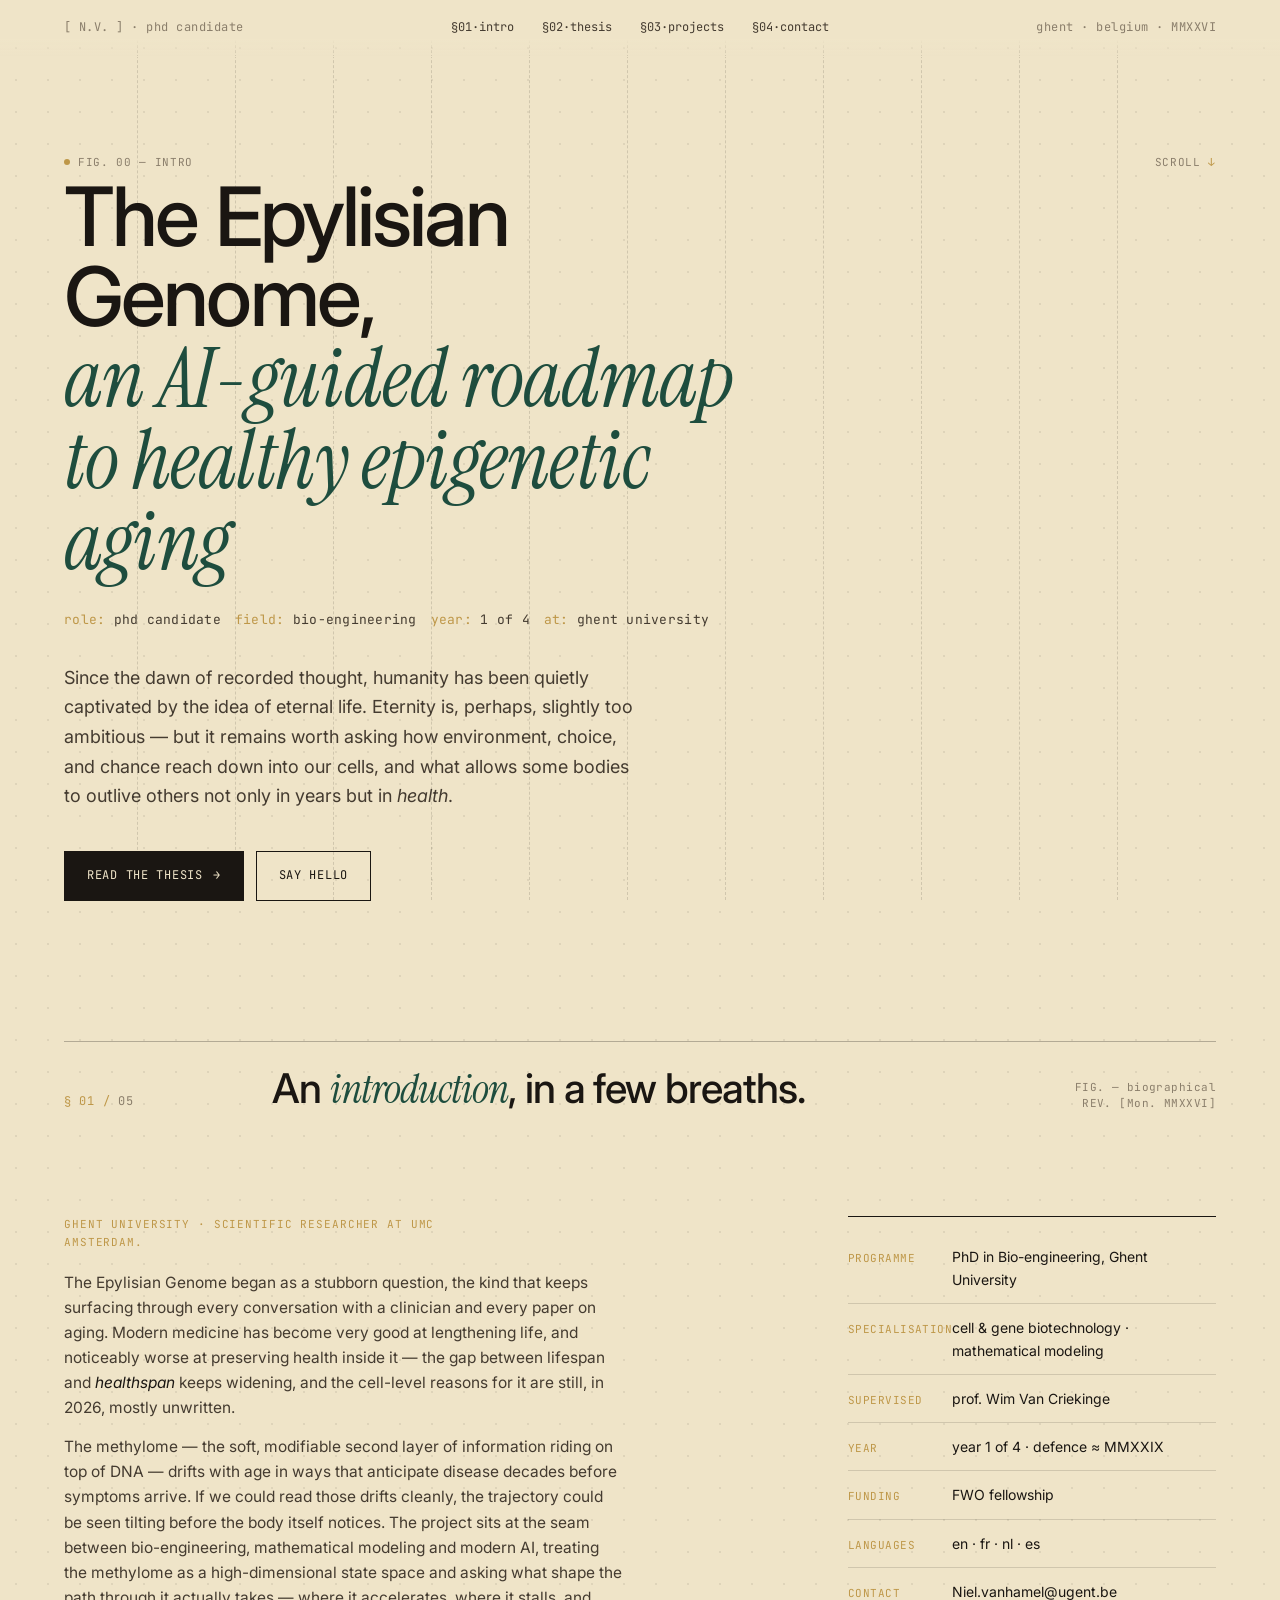
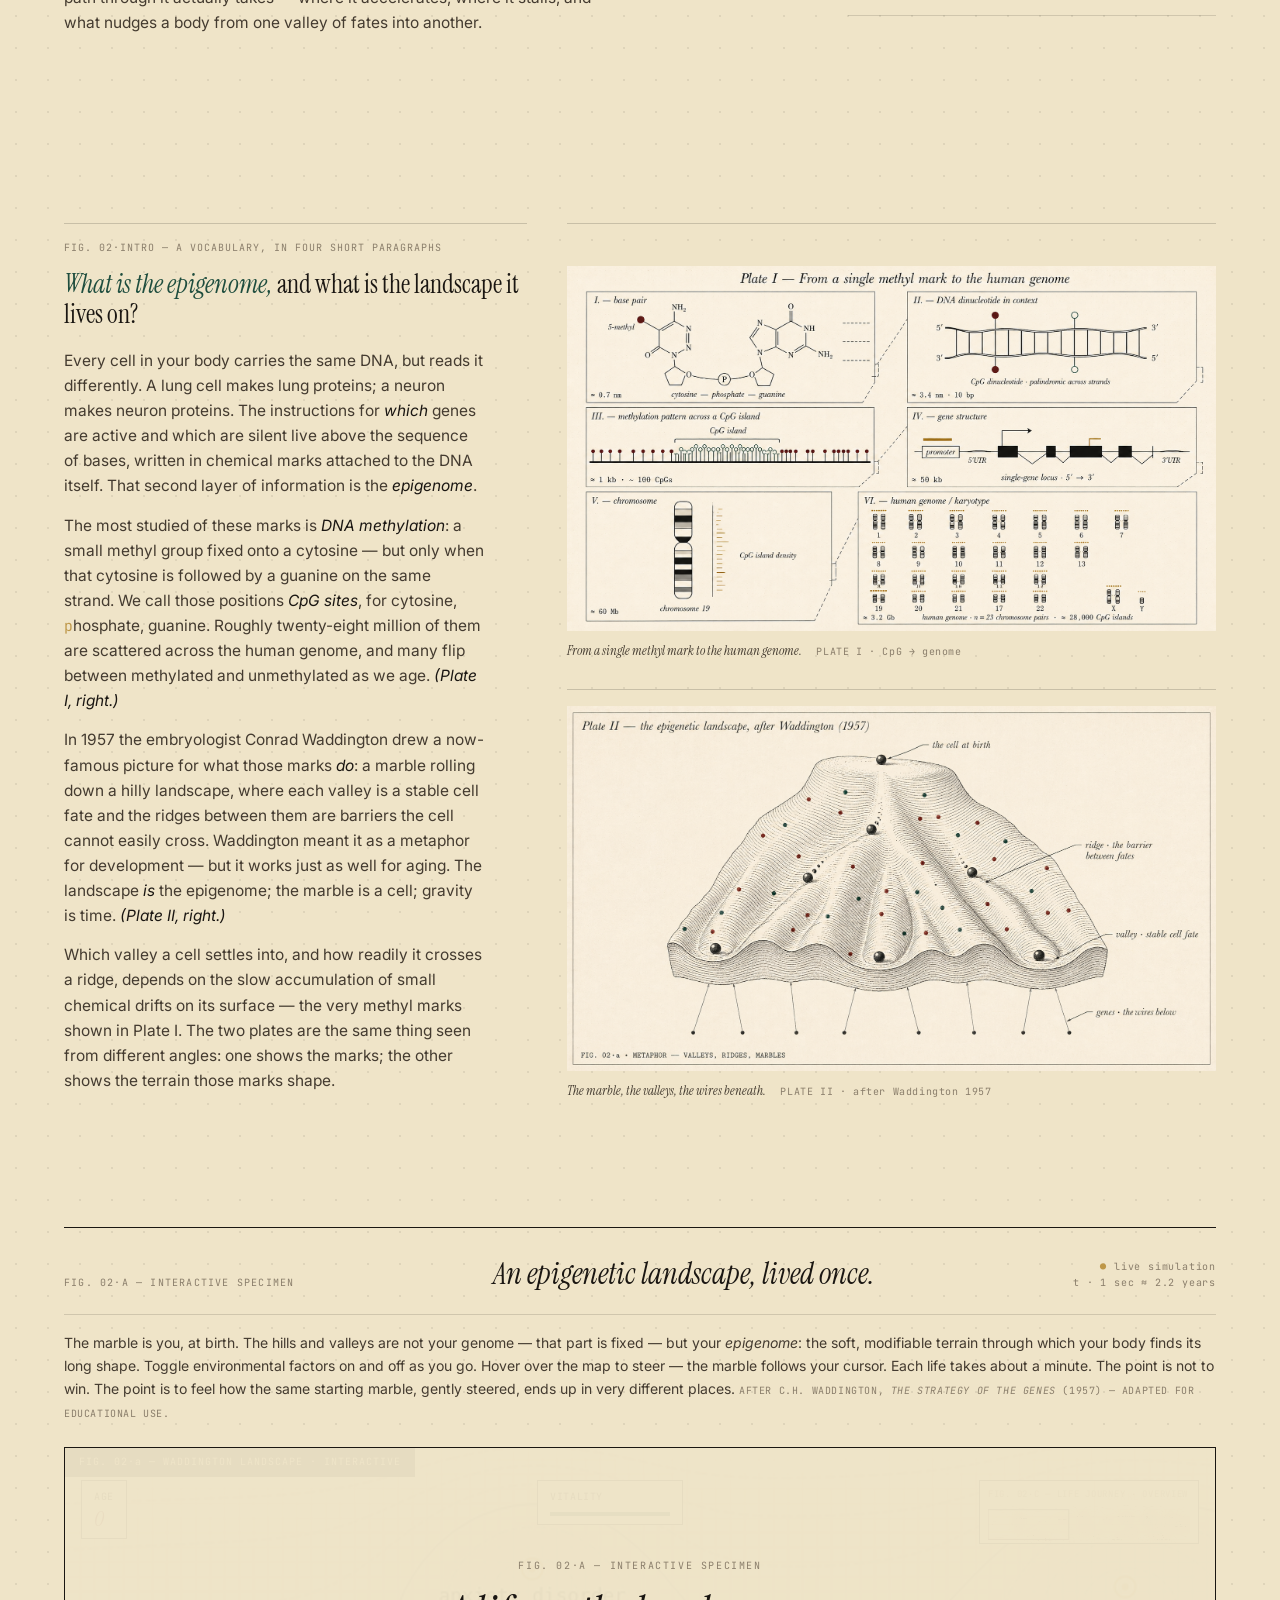
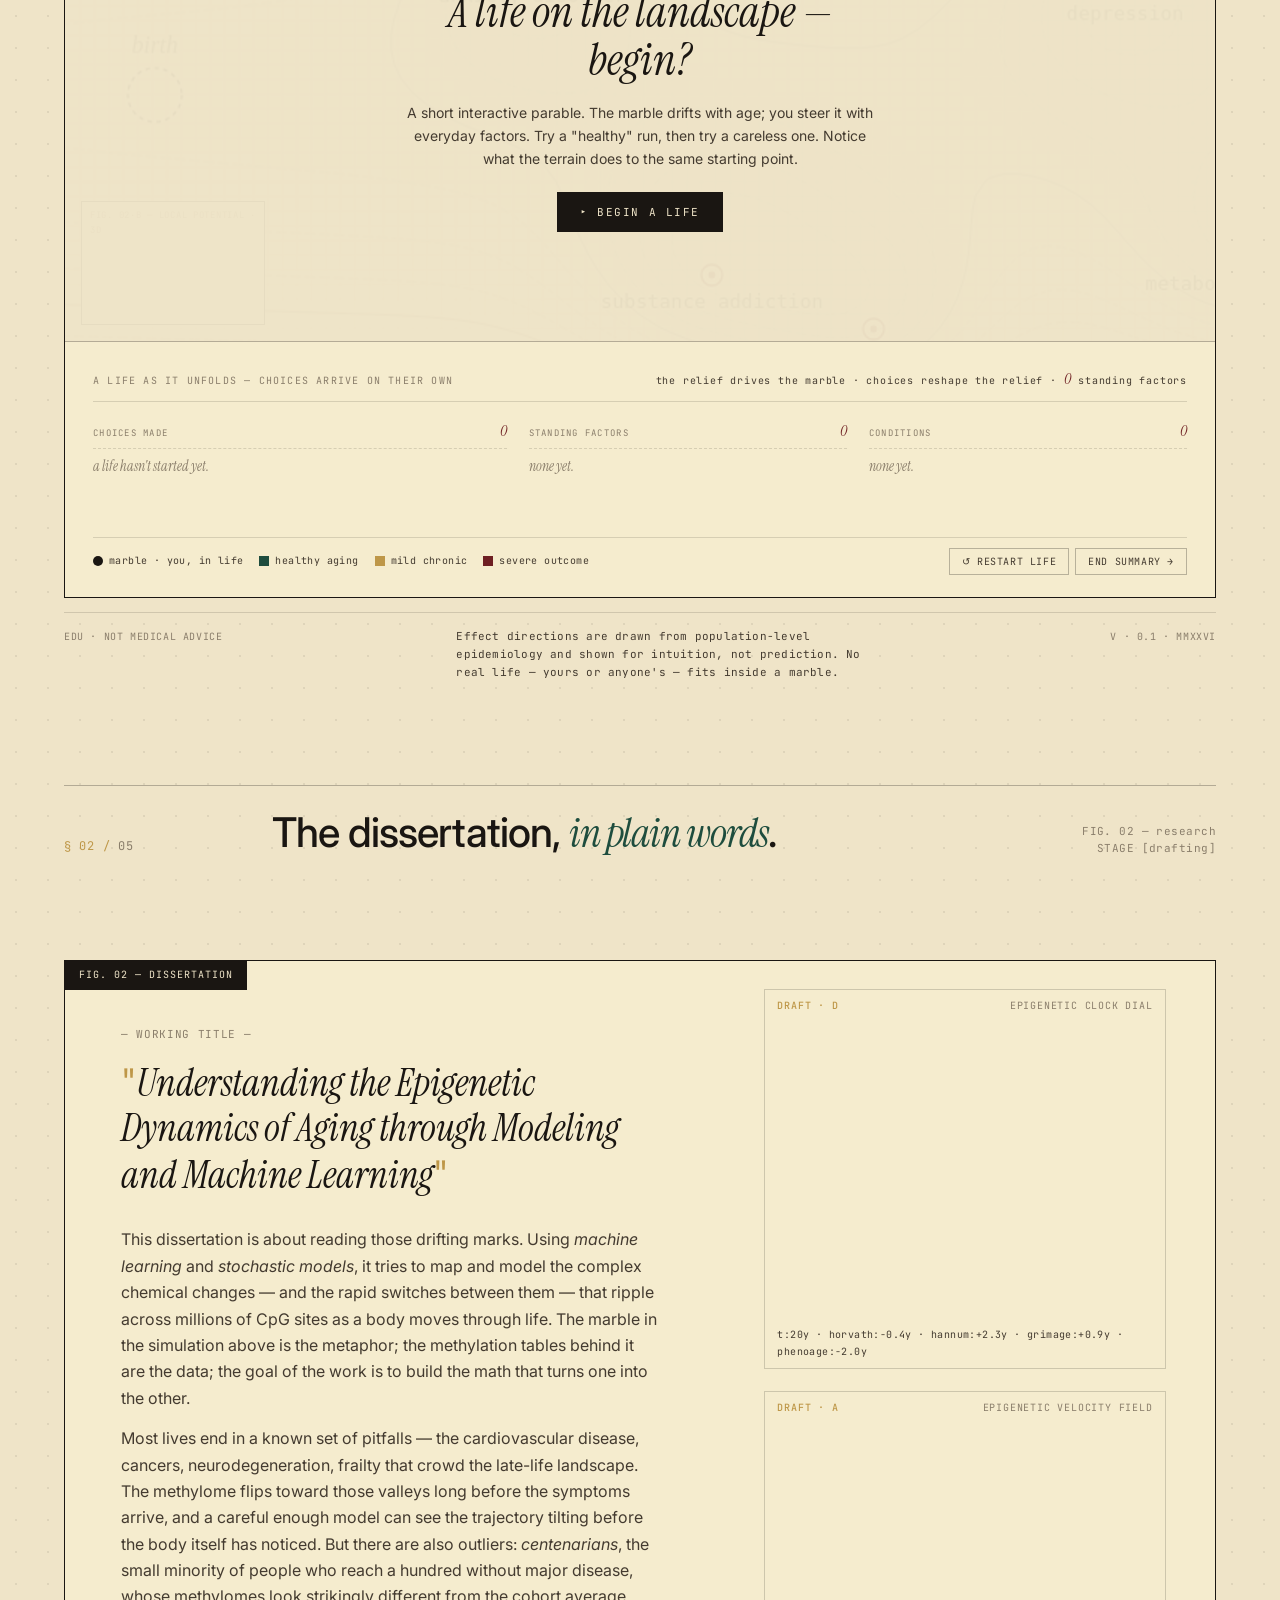
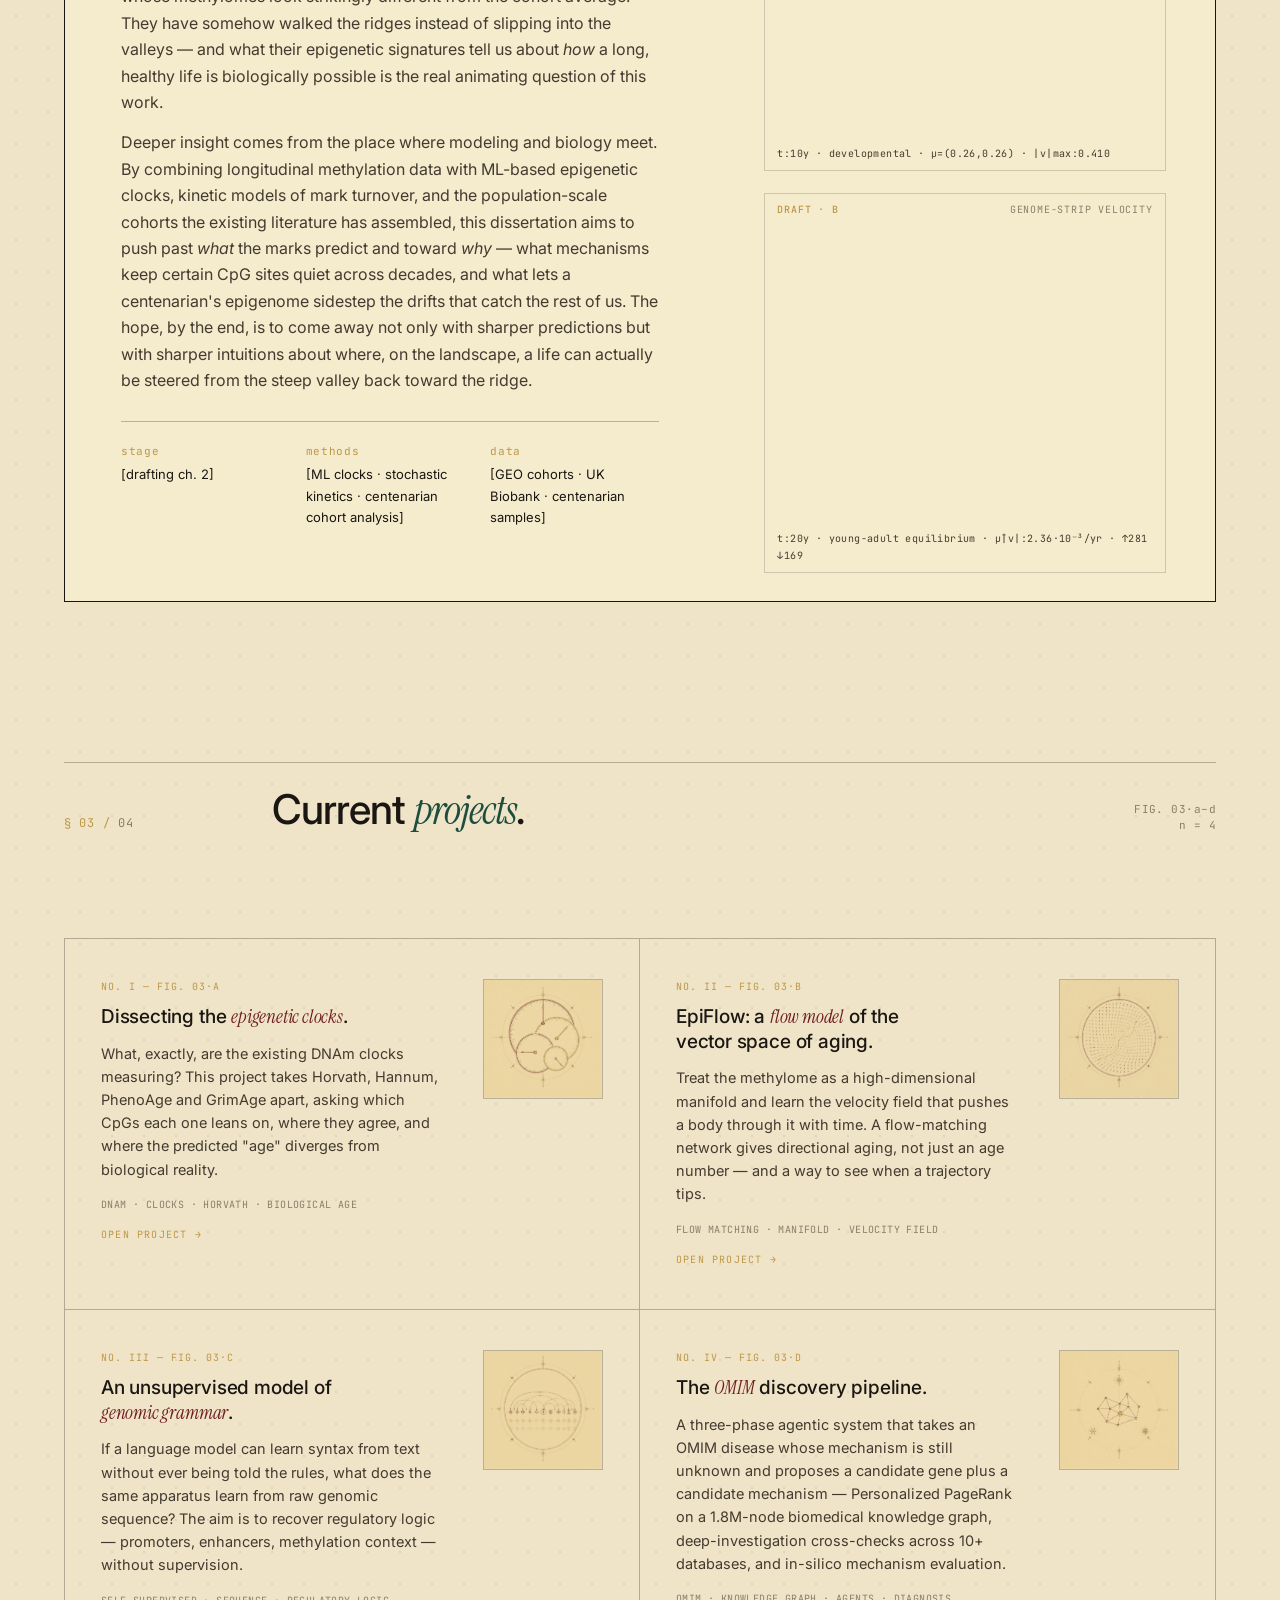
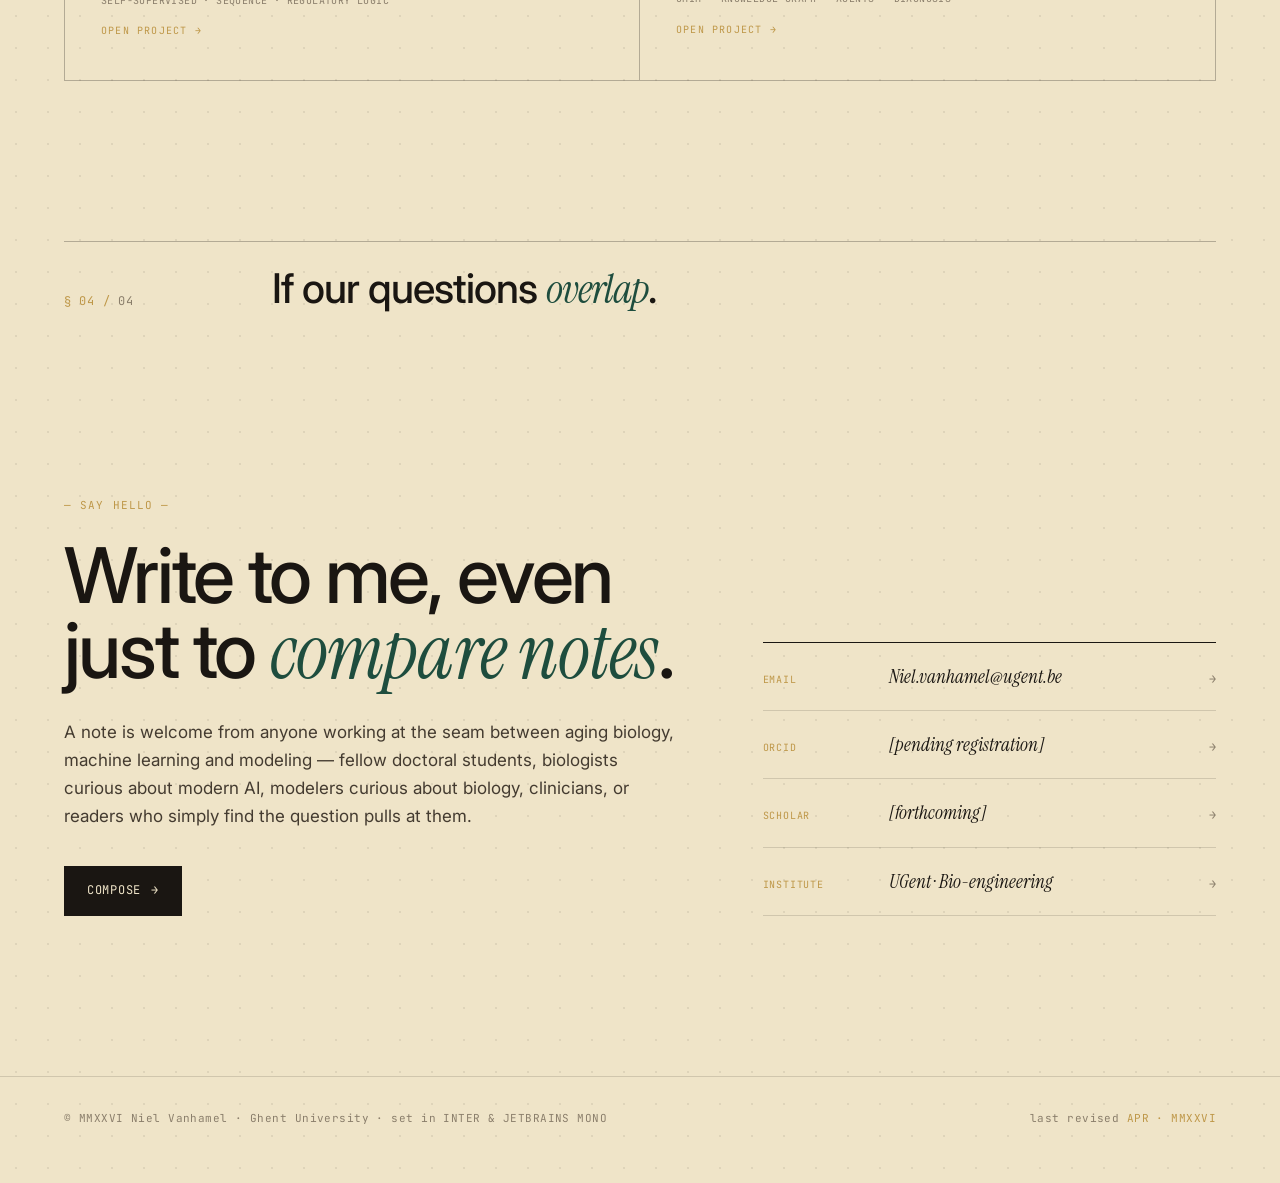
==== commit f107bd50: "Initial commit: academic landing site with interactive figures and README Includes the main landing " ====
--- a/index.html
+++ b/index.html
@@ -1996,7 +1996,7 @@
           <div class="thesis-frame">
             <div class="thesis-text">
               <div class="working">— working title —</div>
-              <h3><span class="open">"</span>[Your dissertation title, written the way you would actually say it aloud to a curious stranger]<span class="close">"</span></h3>
+              <h3><span class="open">"</span>Understanding the Epigenetic Dynamics of Aging through Modeling and Machine Learning<span class="close">"</span></h3>
               <p>This dissertation is about reading those drifting marks. Using <em>machine learning</em> and <em>stochastic models</em>, it tries to map and model the complex chemical changes — and the rapid switches between them — that ripple across millions of CpG sites as a body moves through life. The marble in the simulation above is the metaphor; the methylation tables behind it are the data; the goal of the work is to build the math that turns one into the other.</p>
               <p>Most lives end in a known set of pitfalls — the cardiovascular disease, cancers, neurodegeneration, frailty that crowd the late-life landscape. The methylome flips toward those valleys long before the symptoms arrive, and a careful enough model can see the trajectory tilting before the body itself has noticed. But there are also outliers: <em>centenarians</em>, the small minority of people who reach a hundred without major disease, whose methylomes look strikingly different from the cohort average. They have somehow walked the ridges instead of slipping into the valleys — and what their epigenetic signatures tell us about <em>how</em> a long, healthy life is biologically possible is the real animating question of this work.</p>
               <p>Deeper insight comes from the place where modeling and biology meet. By combining longitudinal methylation data with ML-based epigenetic clocks, kinetic models of mark turnover, and the population-scale cohorts the existing literature has assembled, this dissertation aims to push past <em>what</em> the marks predict and toward <em>why</em> — what mechanisms keep certain CpG sites quiet across decades, and what lets a centenarian's epigenome sidestep the drifts that catch the rest of us. The hope, by the end, is to come away not only with sharper predictions but with sharper intuitions about where, on the landscape, a life can actually be steered from the steep valley back toward the ridge.</p>
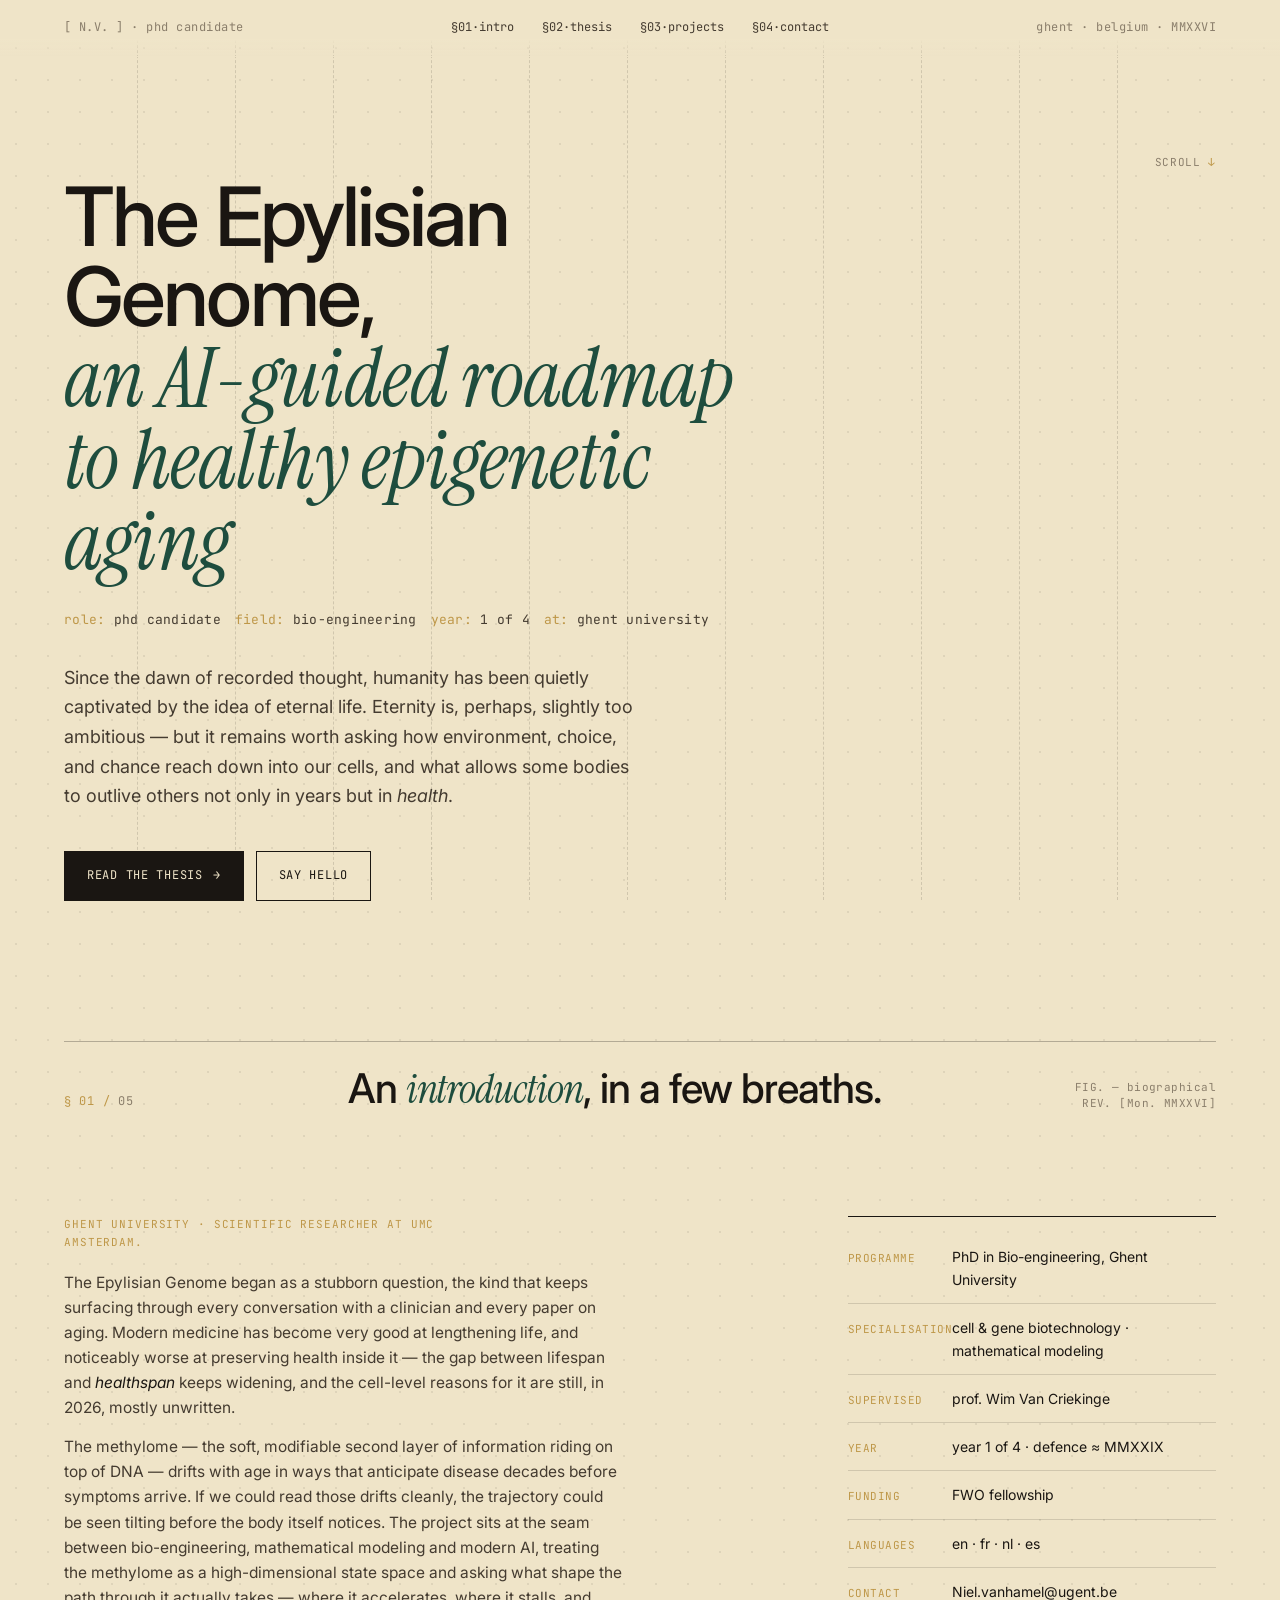
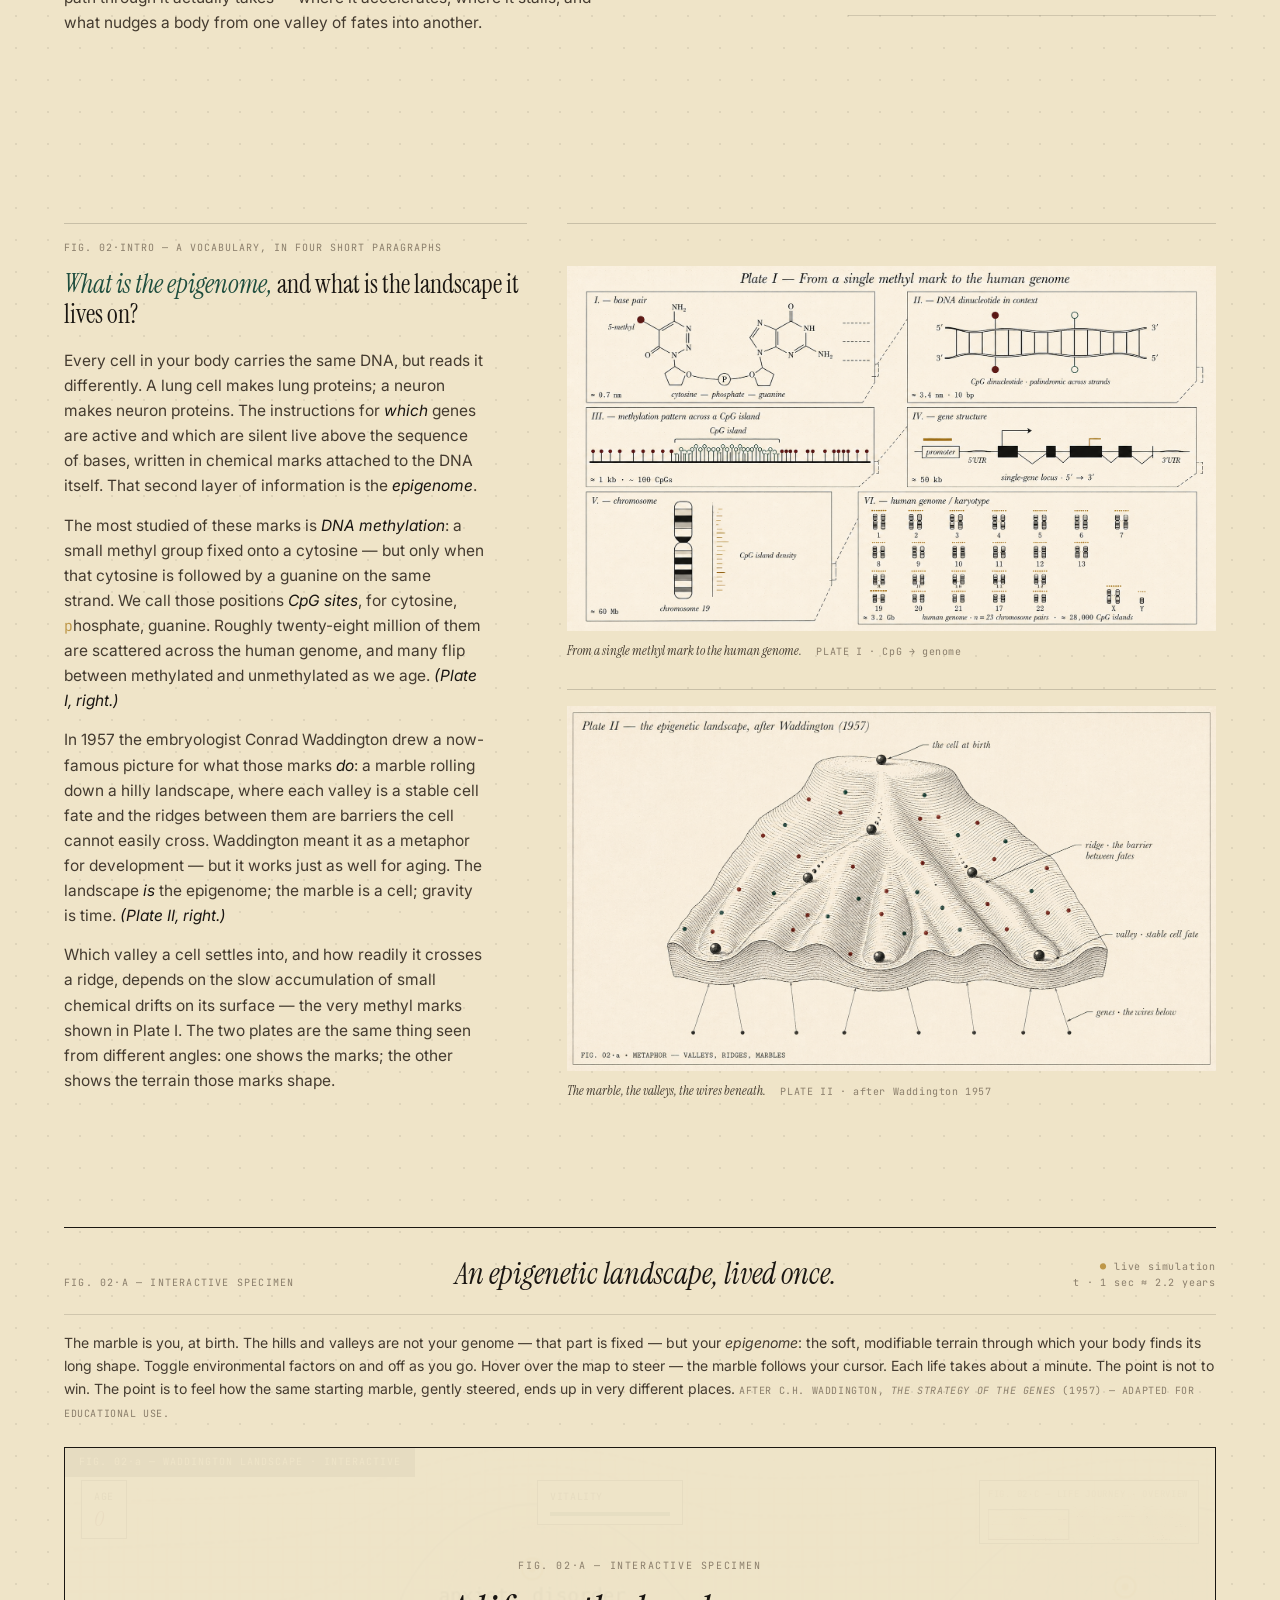
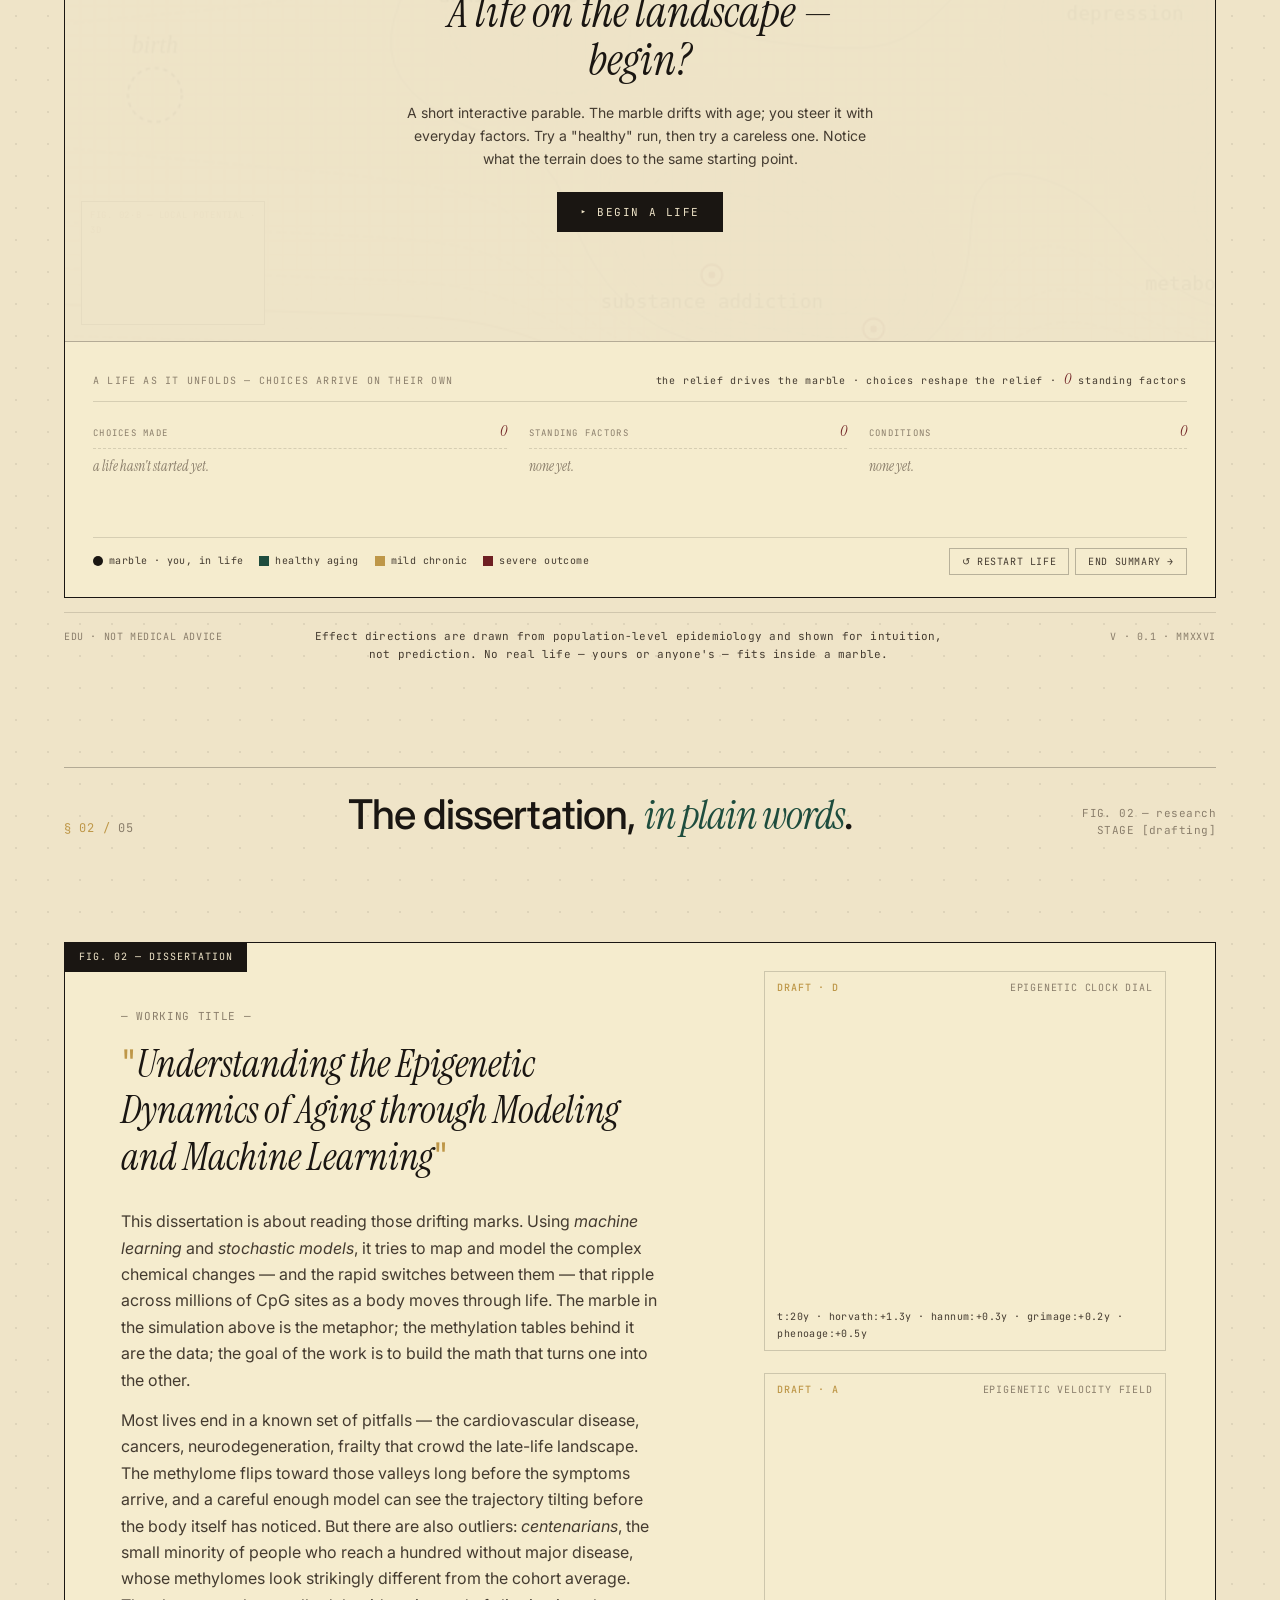
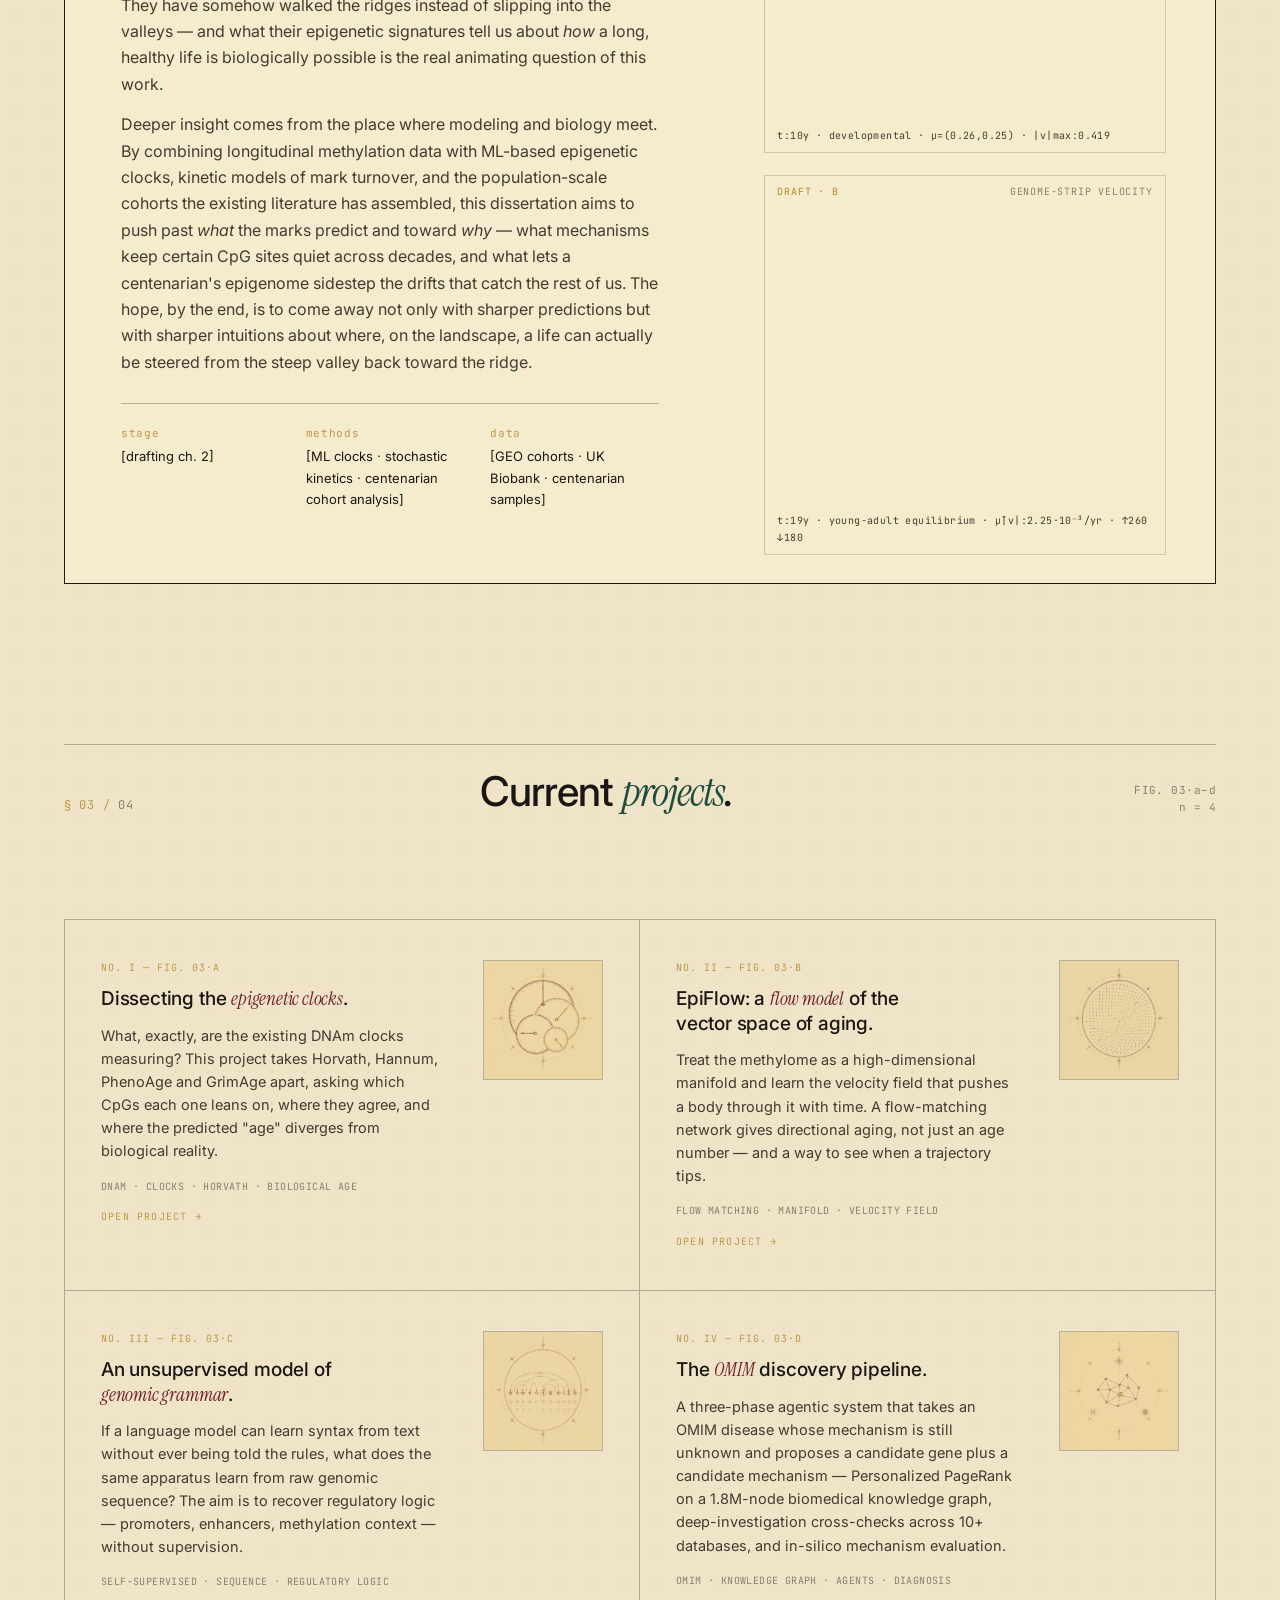
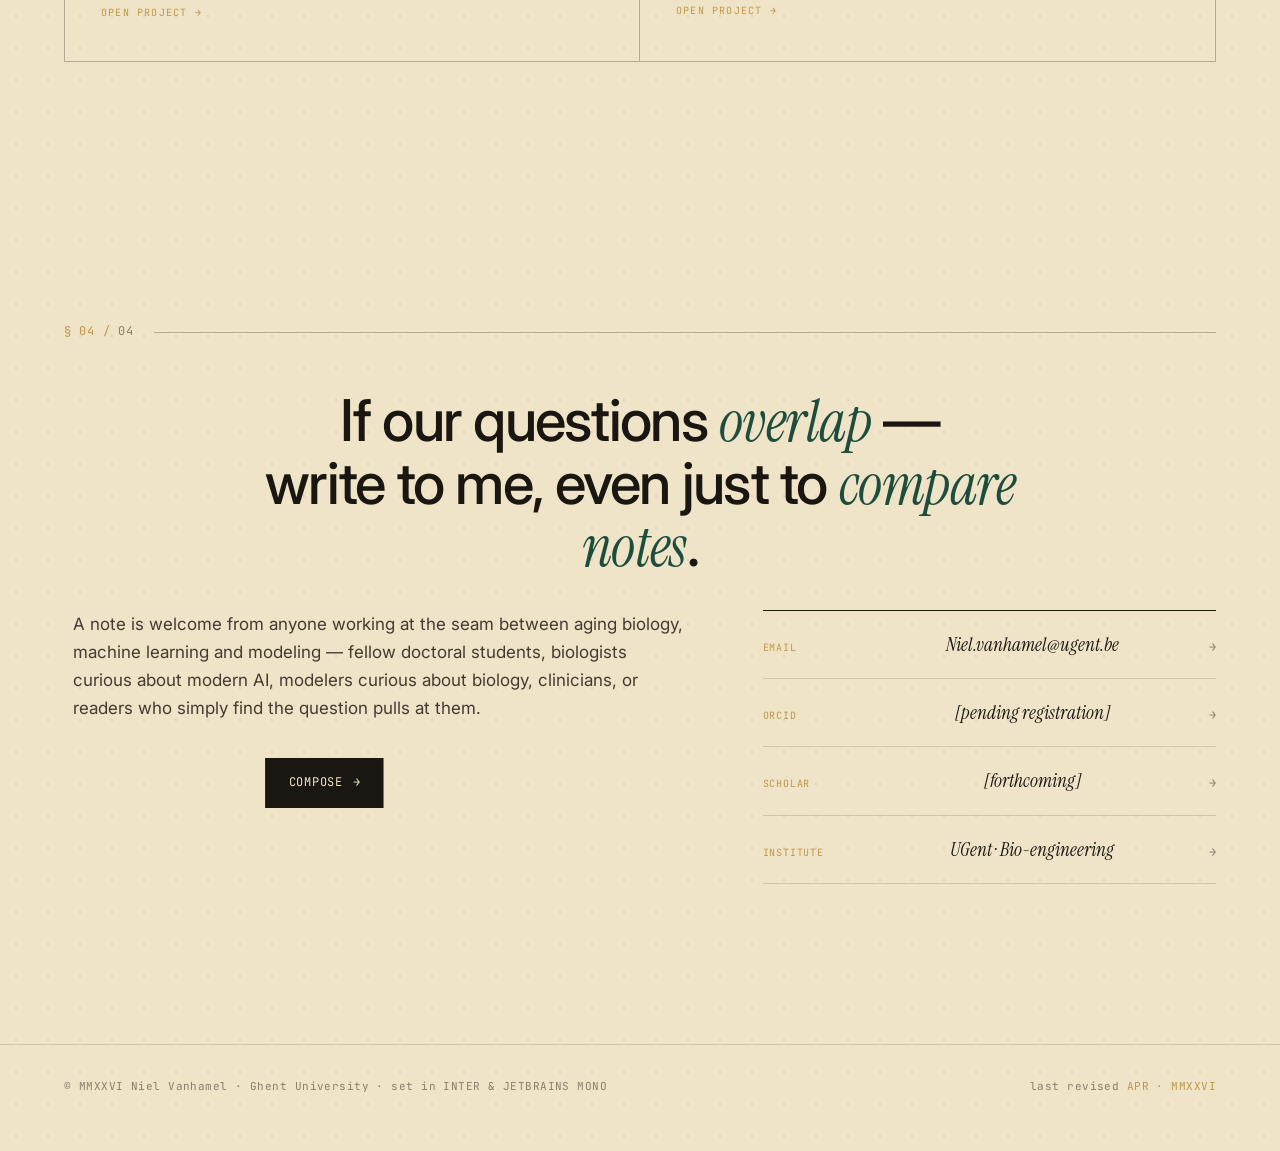
==== commit ed016e43: "style: layout refinements across landing page - Remove FIG. 00 intro label from hero - Nudge section" ====
--- a/index.html
+++ b/index.html
@@ -154,6 +154,7 @@
     line-height: 1.1;
     letter-spacing: -0.025em;
     max-width: 24ch;
+    transform: translateX(2cm);
   }
   .section-head h2 em { font-family: 'Instrument Serif', serif; font-style: italic; font-weight: 400; color: var(--emerald); }
   .section-head .meta {
@@ -967,35 +968,64 @@
   @media (max-width: 720px) { .ledger-block { grid-template-columns: 1fr; } }
 
   /* ---------- CLOSING ---------- */
-  .closing { grid-column: 1 / 13; padding-top: 80px; padding-bottom: 80px; text-align: left; }
-  .closing-grid { display: grid; grid-template-columns: 7fr 5fr; gap: 64px; align-items: end; }
-  .closing .pre {
+  .closing {
+    grid-column: 1 / 13;
+    padding-top: 100px;
+    padding-bottom: 80px;
+    text-align: center;
+  }
+  .closing-overline {
+    display: flex;
+    align-items: center;
+    gap: 20px;
+    margin-bottom: 48px;
+  }
+  .closing-overline .num {
     font-family: 'JetBrains Mono', monospace;
-    font-size: 11px;
+    font-size: 12px;
+    letter-spacing: 0.06em;
     color: var(--gold);
-    letter-spacing: 0.1em;
-    margin-bottom: 24px;
-    text-transform: uppercase;
-  }
-  .closing h2 {
+    white-space: nowrap;
+  }
+  .closing-overline .num .of { color: var(--ink-faint); }
+  .closing-overline .rule {
+    flex: 1;
+    height: 1px;
+    background: var(--rule-strong);
+  }
+  .closing-title {
     font-weight: 500;
-    font-size: clamp(40px, 6vw, 80px);
-    line-height: 0.98;
-    letter-spacing: -0.035em;
-    margin-bottom: 28px;
-    max-width: 16ch;
-  }
-  .closing h2 em { font-family: 'Instrument Serif', serif; font-style: italic; font-weight: 400; color: var(--emerald); letter-spacing: -0.01em; }
+    font-size: clamp(32px, 4.5vw, 64px);
+    line-height: 1.05;
+    letter-spacing: -0.03em;
+    margin-bottom: 32px;
+    max-width: 22ch;
+    margin-left: auto;
+    margin-right: auto;
+  }
+  .closing-title em { font-family: 'Instrument Serif', serif; font-style: italic; font-weight: 400; color: var(--emerald); letter-spacing: -0.01em; }
   .closing .invite {
     font-size: 17px;
     color: var(--ink-soft);
     max-width: 56ch;
     margin-bottom: 36px;
-  }
+    line-height: 1.65;
+    text-align: left;
+  }
+  .closing-bottom {
+    display: grid;
+    grid-template-columns: 7fr 5fr;
+    gap: 64px;
+    align-items: start;
+    width: 100%;
+  }
+  .closing-left { text-align: left; display: flex; flex-direction: column; align-items: center; }
+  .closing-left .btn { transform: translateX(-1.5cm); }
   .channels {
     display: grid;
     grid-template-columns: 1fr;
     border-top: 1px solid var(--ink);
+    width: 100%;
   }
   .channels a {
     display: grid;
@@ -1023,6 +1053,7 @@
     color: var(--gold);
     letter-spacing: 0.08em;
     text-transform: uppercase;
+    text-align: left;
   }
   .channels .v {
     font-family: 'Instrument Serif', serif;
@@ -1039,7 +1070,9 @@
   }
   .channels a:hover .arr { transform: translateX(4px); color: var(--gold); }
   @media (max-width: 900px) {
-    .closing-grid { grid-template-columns: 1fr; gap: 32px; }
+    .closing-bottom { grid-template-columns: 1fr; gap: 32px; }
+    .closing-left { text-align: center; }
+    .closing-left .btn { display: inline-flex; }
   }
 
   footer.foot {
@@ -1084,6 +1117,7 @@
     max-width: 36ch;
     text-align: center;
     justify-self: center;
+    transform: translateX(-1cm);
   }
   .waddington-head .head-meta {
     font-family: 'JetBrains Mono', monospace;
@@ -1691,7 +1725,7 @@
     text-transform: uppercase;
     margin-top: 14px;
   }
-  .waddington-foot .disclaimer { max-width: 60ch; text-transform: none; letter-spacing: 0.02em; font-size: 11px; color: var(--ink-soft); }
+  .waddington-foot .disclaimer { max-width: 90ch; text-transform: none; letter-spacing: 0.02em; font-size: 11px; color: var(--ink-soft); text-align: center; transform: translateX(-1cm); }
 
   @media (max-width: 1100px) {
     .factor-categories { grid-template-columns: repeat(3, 1fr); }
@@ -1752,7 +1786,6 @@
 
   <!-- HERO -->
   <section class="hero">
-    <div class="label-tl"><span class="dot"></span><span class="mono">FIG. 00 — INTRO</span></div>
     <div class="label-tr mono">SCROLL <span style="color:var(--gold)">↓</span></div>
 
     <div class="wrap">
@@ -2053,7 +2086,7 @@
       <div class="grid12">
         <div class="section-head reveal">
           <div class="num">§ 03 / <span class="of">04</span></div>
-          <h2>Current <em>projects</em>.</h2>
+          <h2 style="transform: translateX(5.5cm)">Current <em>projects</em>.</h2>
           <div class="meta">
             FIG. 03·a–d<br>
             n = 4
@@ -2118,16 +2151,14 @@
   <section id="contact">
     <div class="wrap">
       <div class="grid12">
-        <div class="section-head reveal">
-          <div class="num">§ 04 / <span class="of">04</span></div>
-          <h2>If our questions <em>overlap</em>.</h2>
-        </div>
-
         <div class="closing reveal">
-          <div class="closing-grid">
-            <div>
-              <div class="pre">— say hello —</div>
-              <h2>Write to me, even just to <em>compare notes</em>.</h2>
+          <div class="closing-overline">
+            <span class="num">§ 04 / <span class="of">04</span></span>
+            <span class="rule"></span>
+          </div>
+          <h2 class="closing-title">If our questions <em>overlap</em> —<br>write to me, even just to <em>compare notes</em>.</h2>
+          <div class="closing-bottom">
+            <div class="closing-left">
               <p class="invite">
                 A note is welcome from anyone working at the seam between aging biology, machine learning and modeling — fellow doctoral students, biologists curious about modern AI, modelers curious about biology, clinicians, or readers who simply find the question pulls at them.
               </p>
